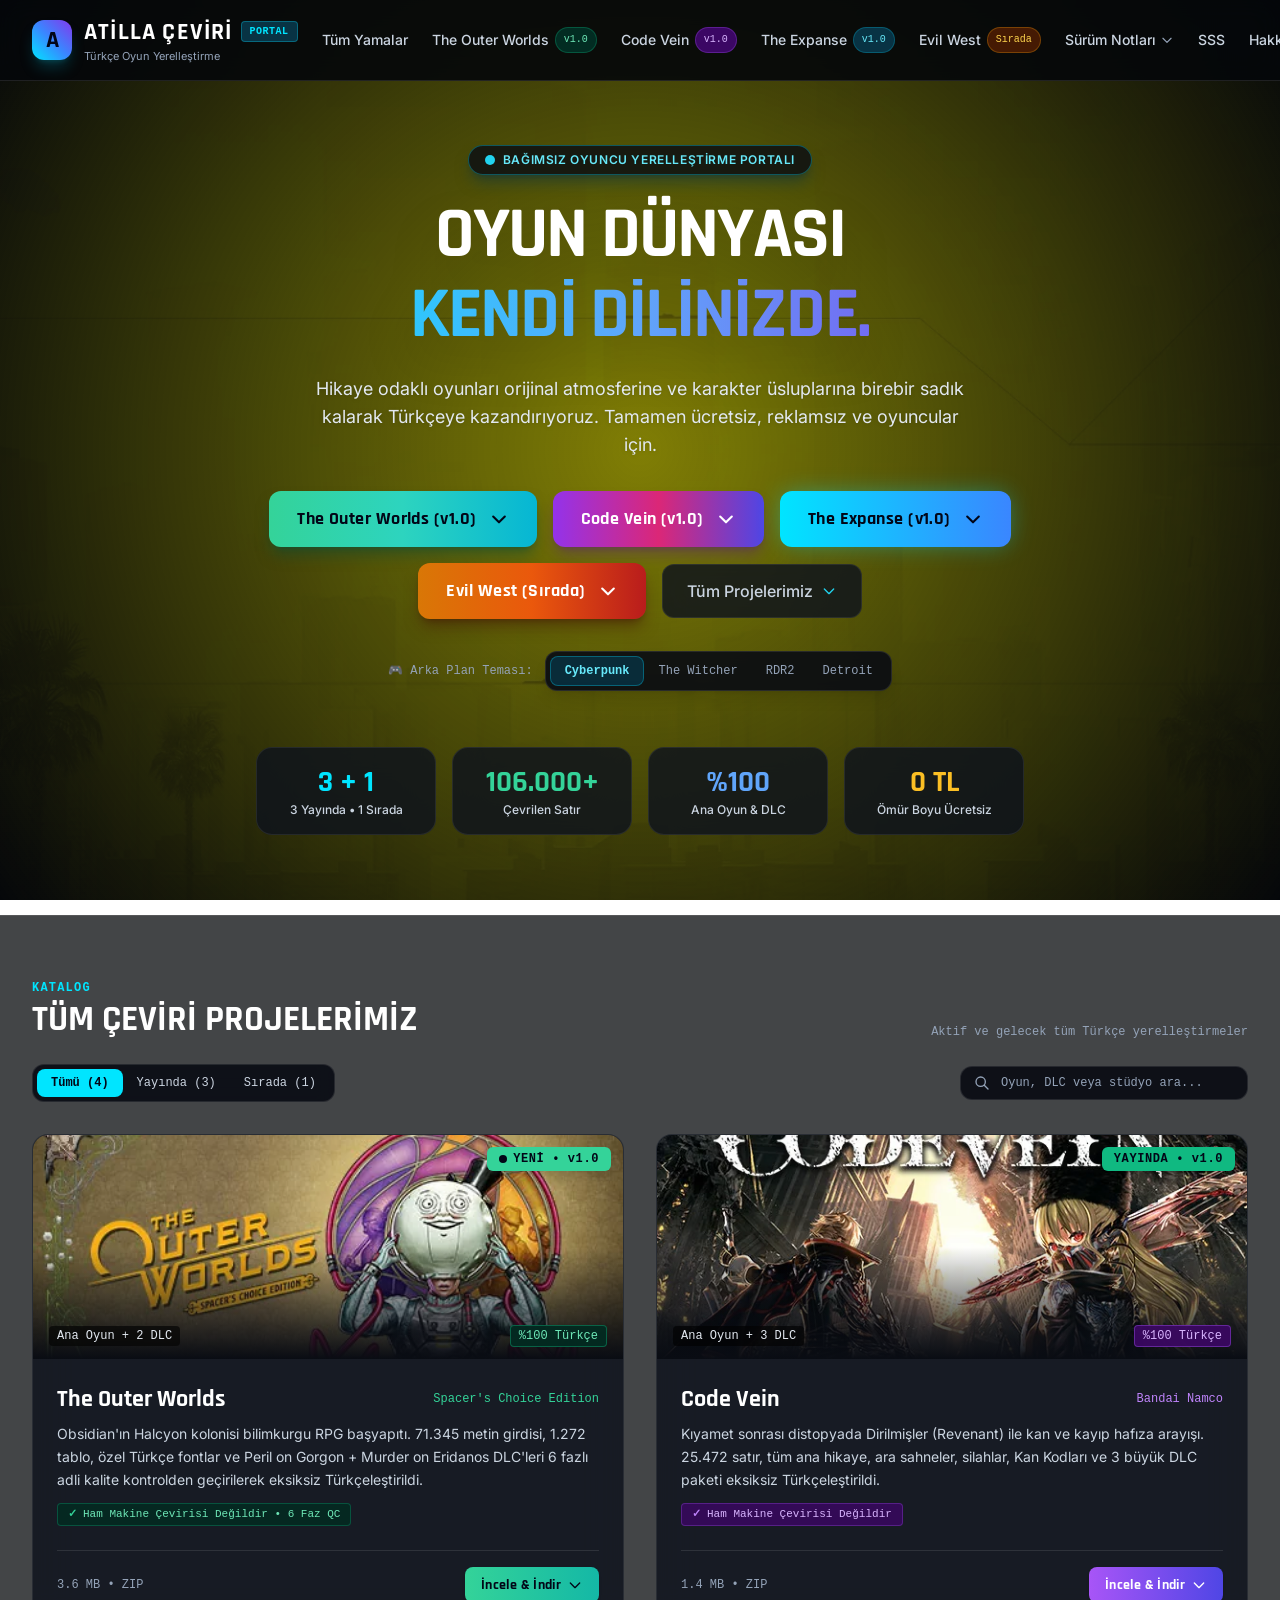
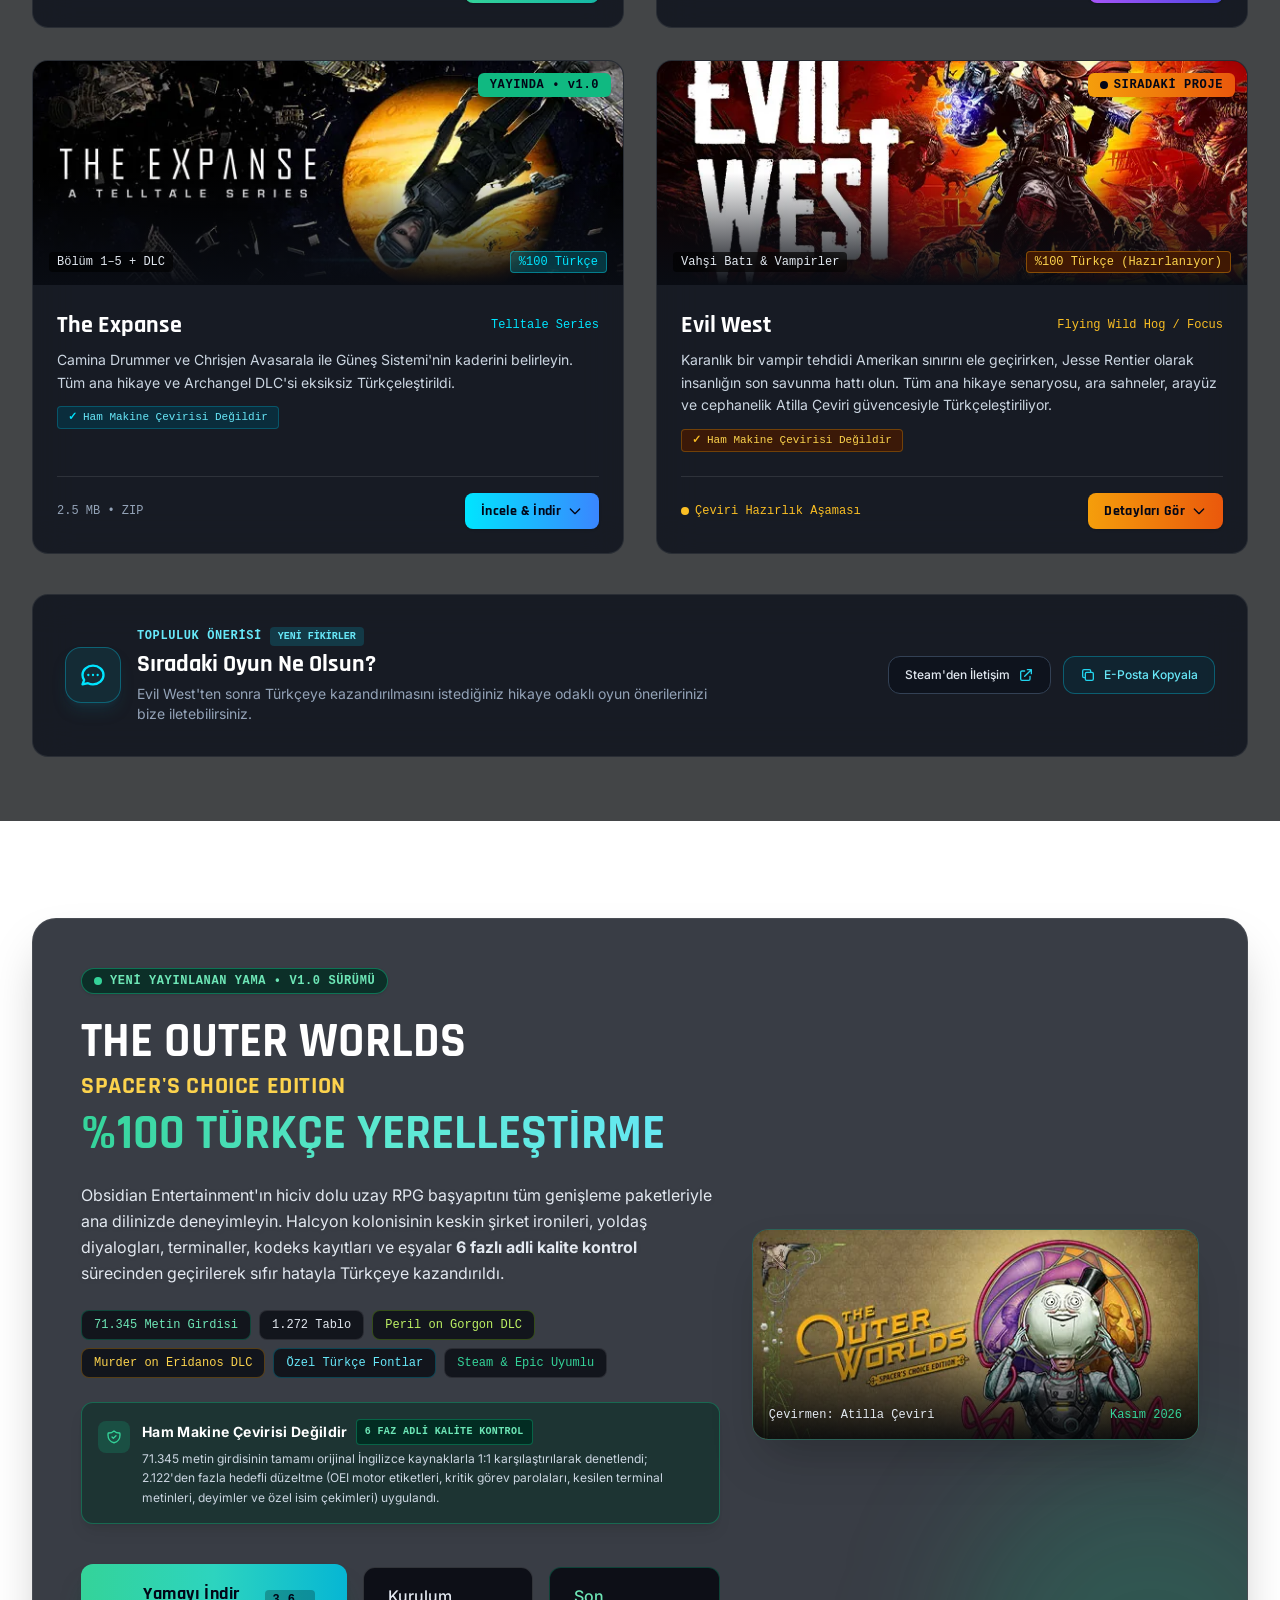
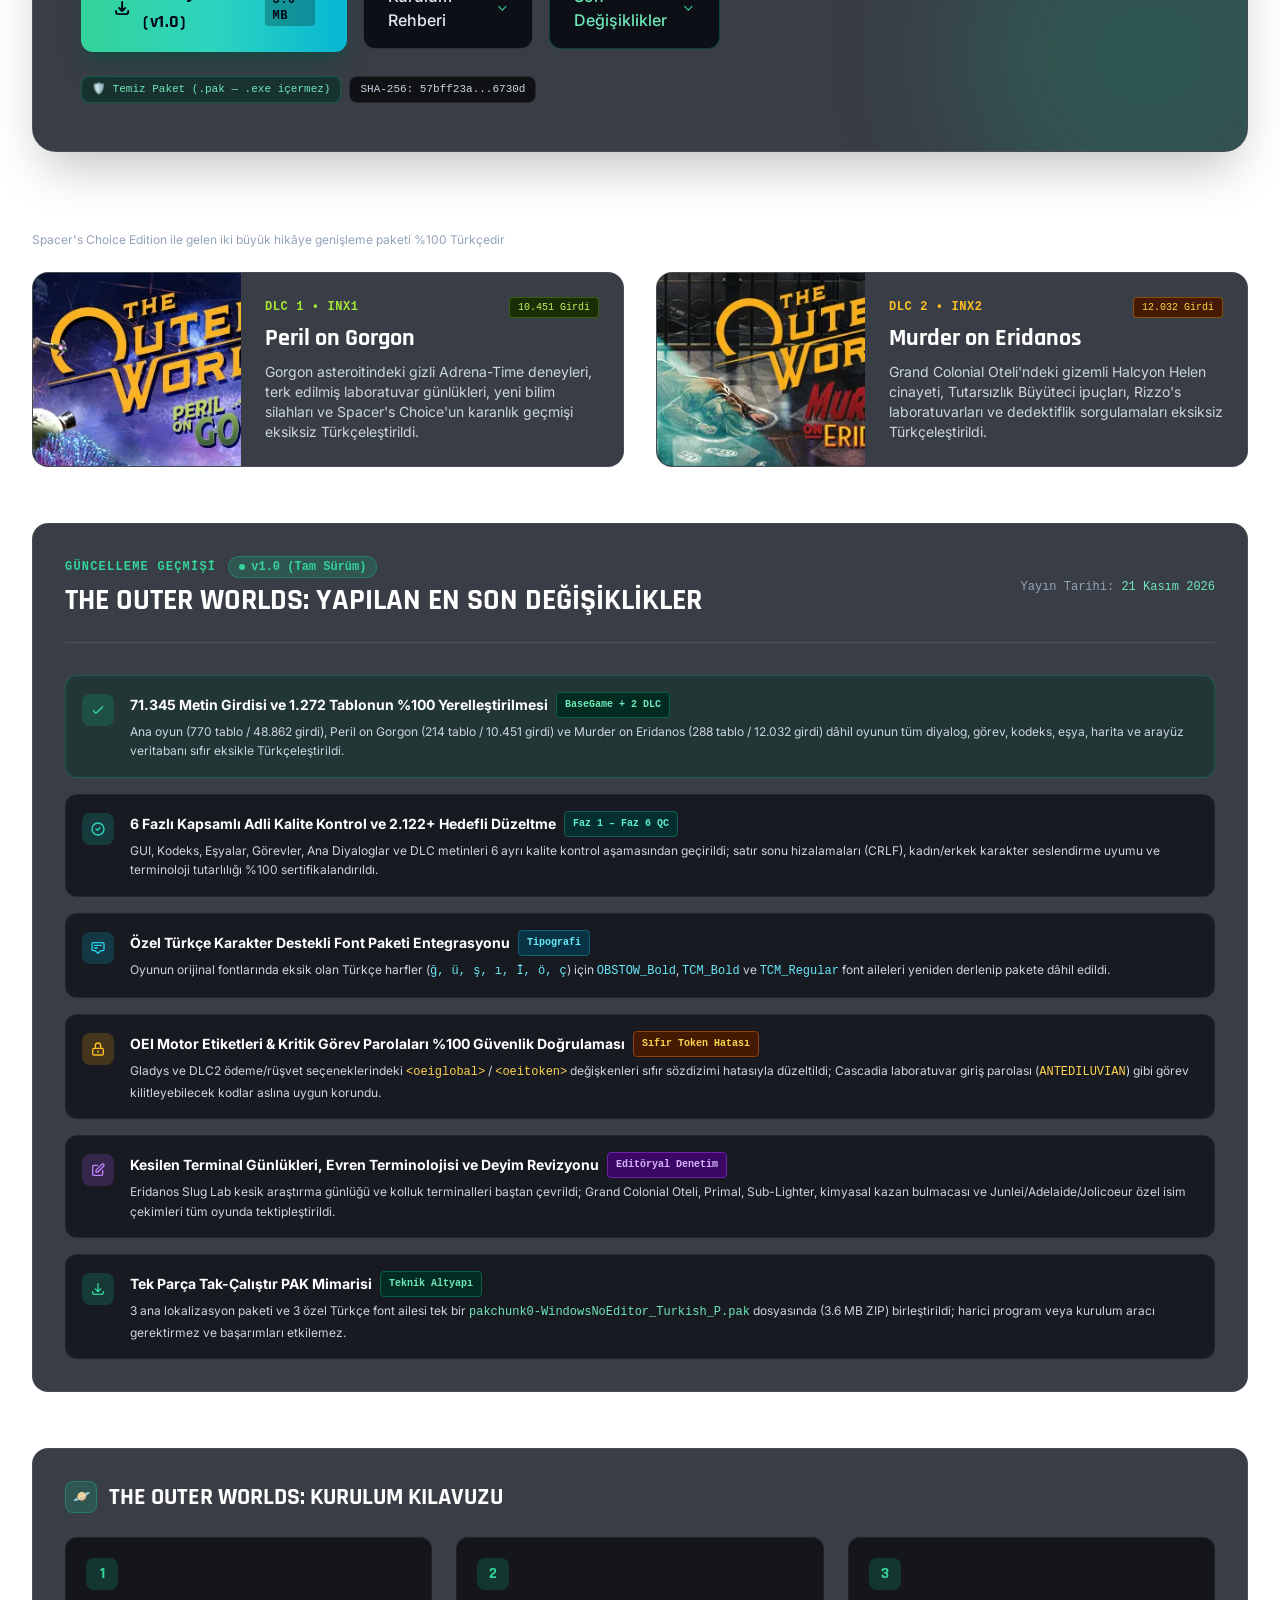
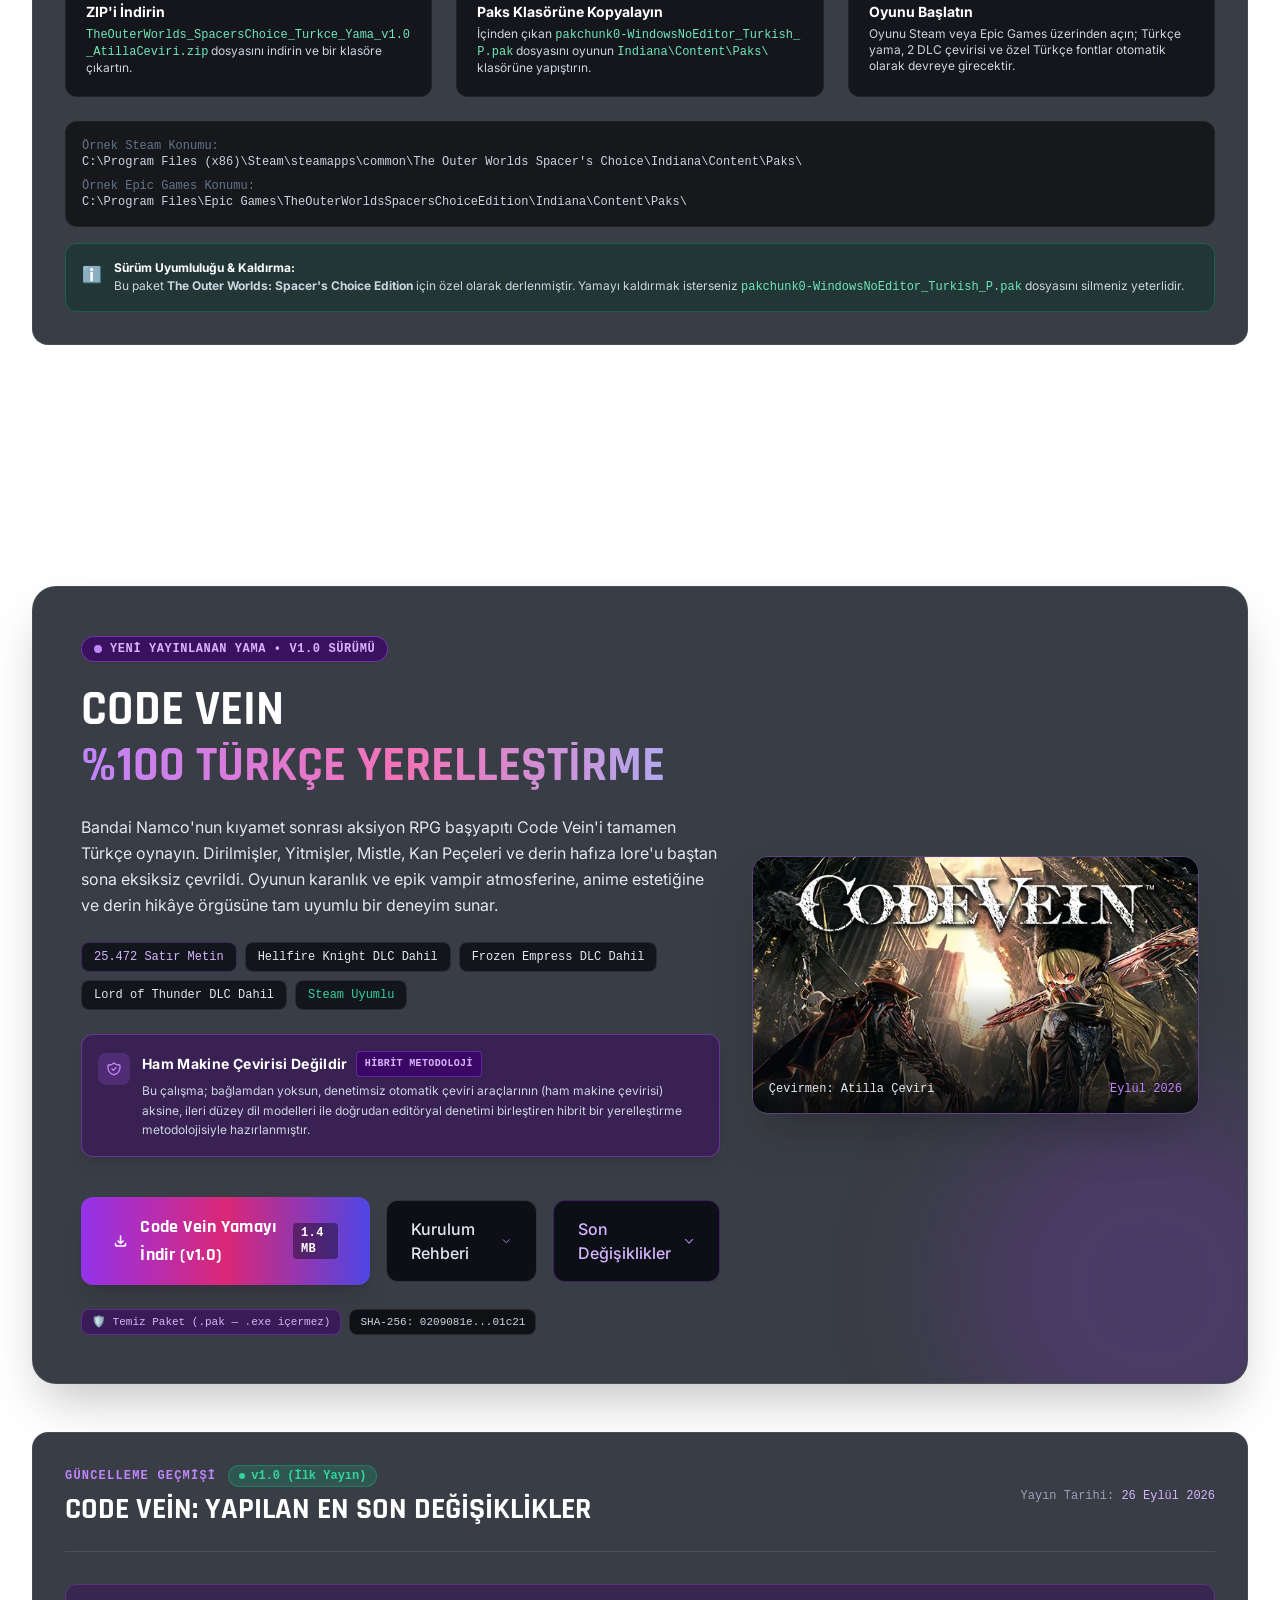
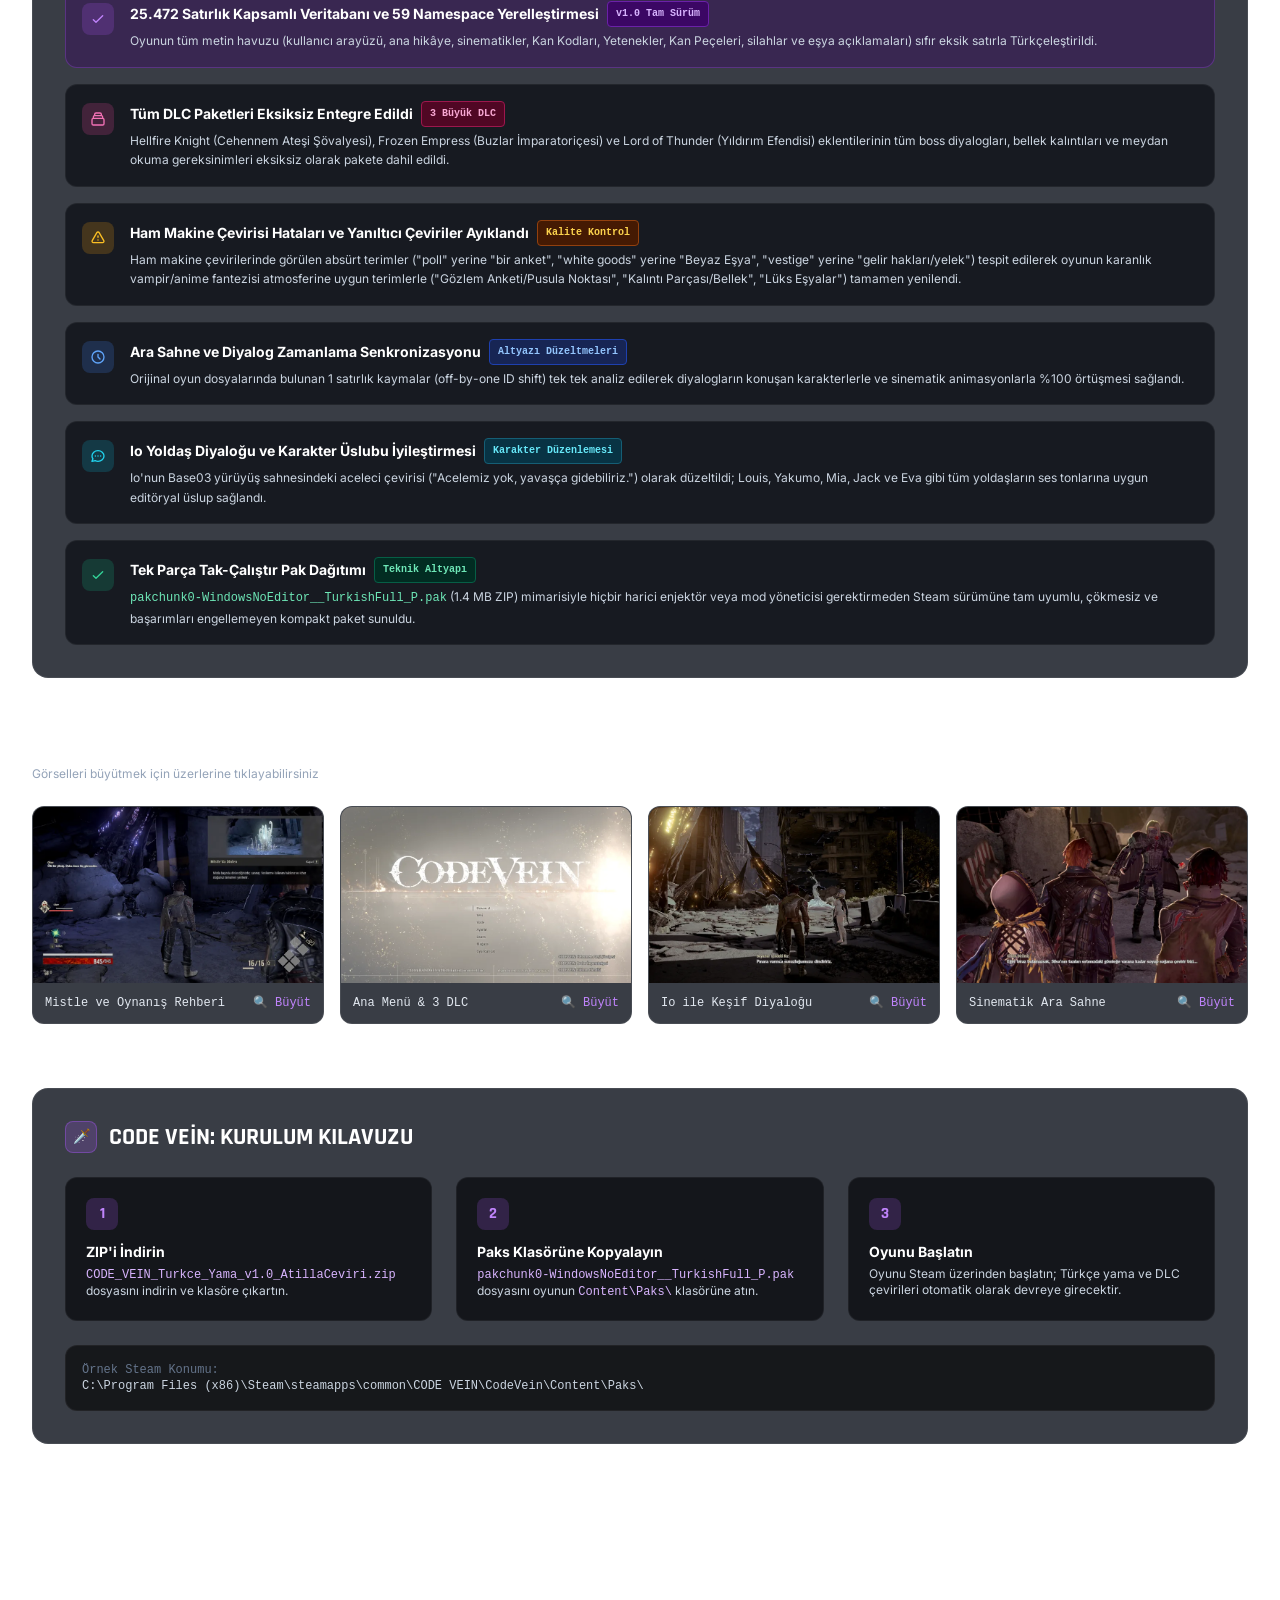
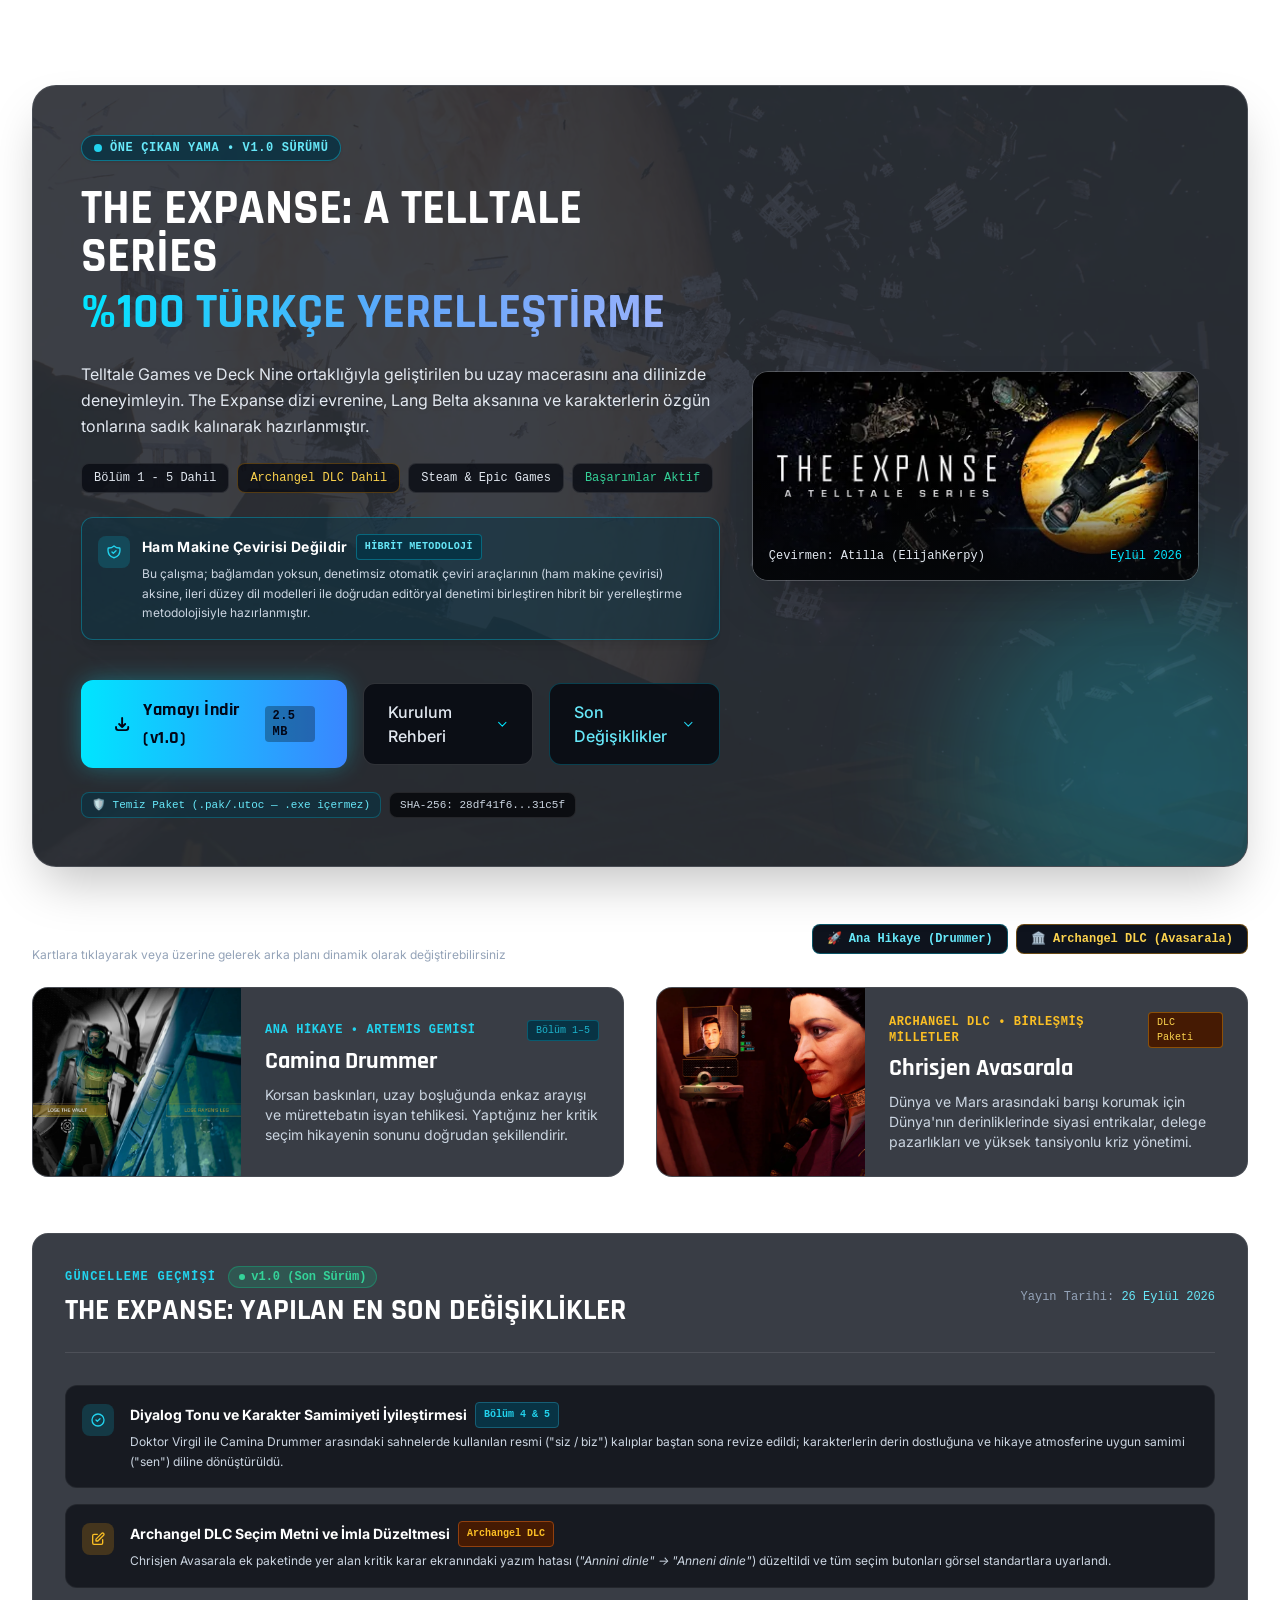
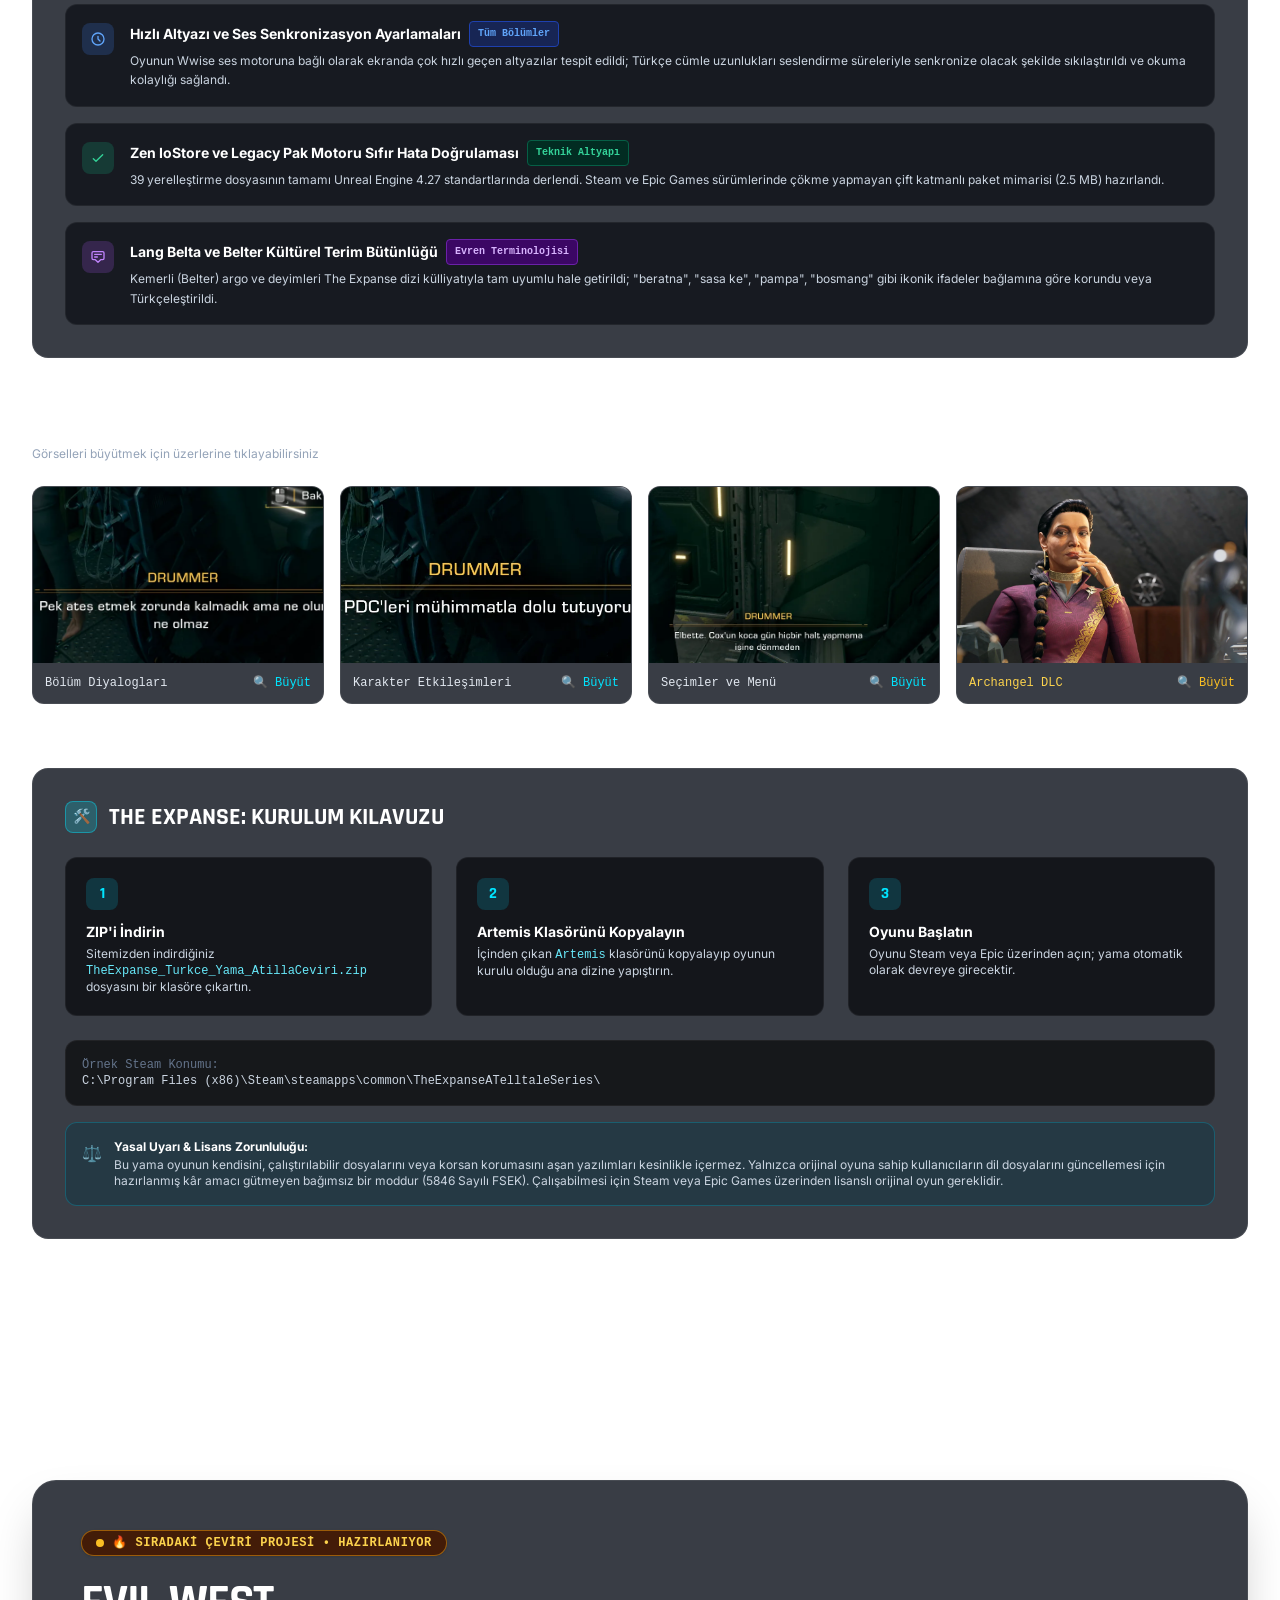
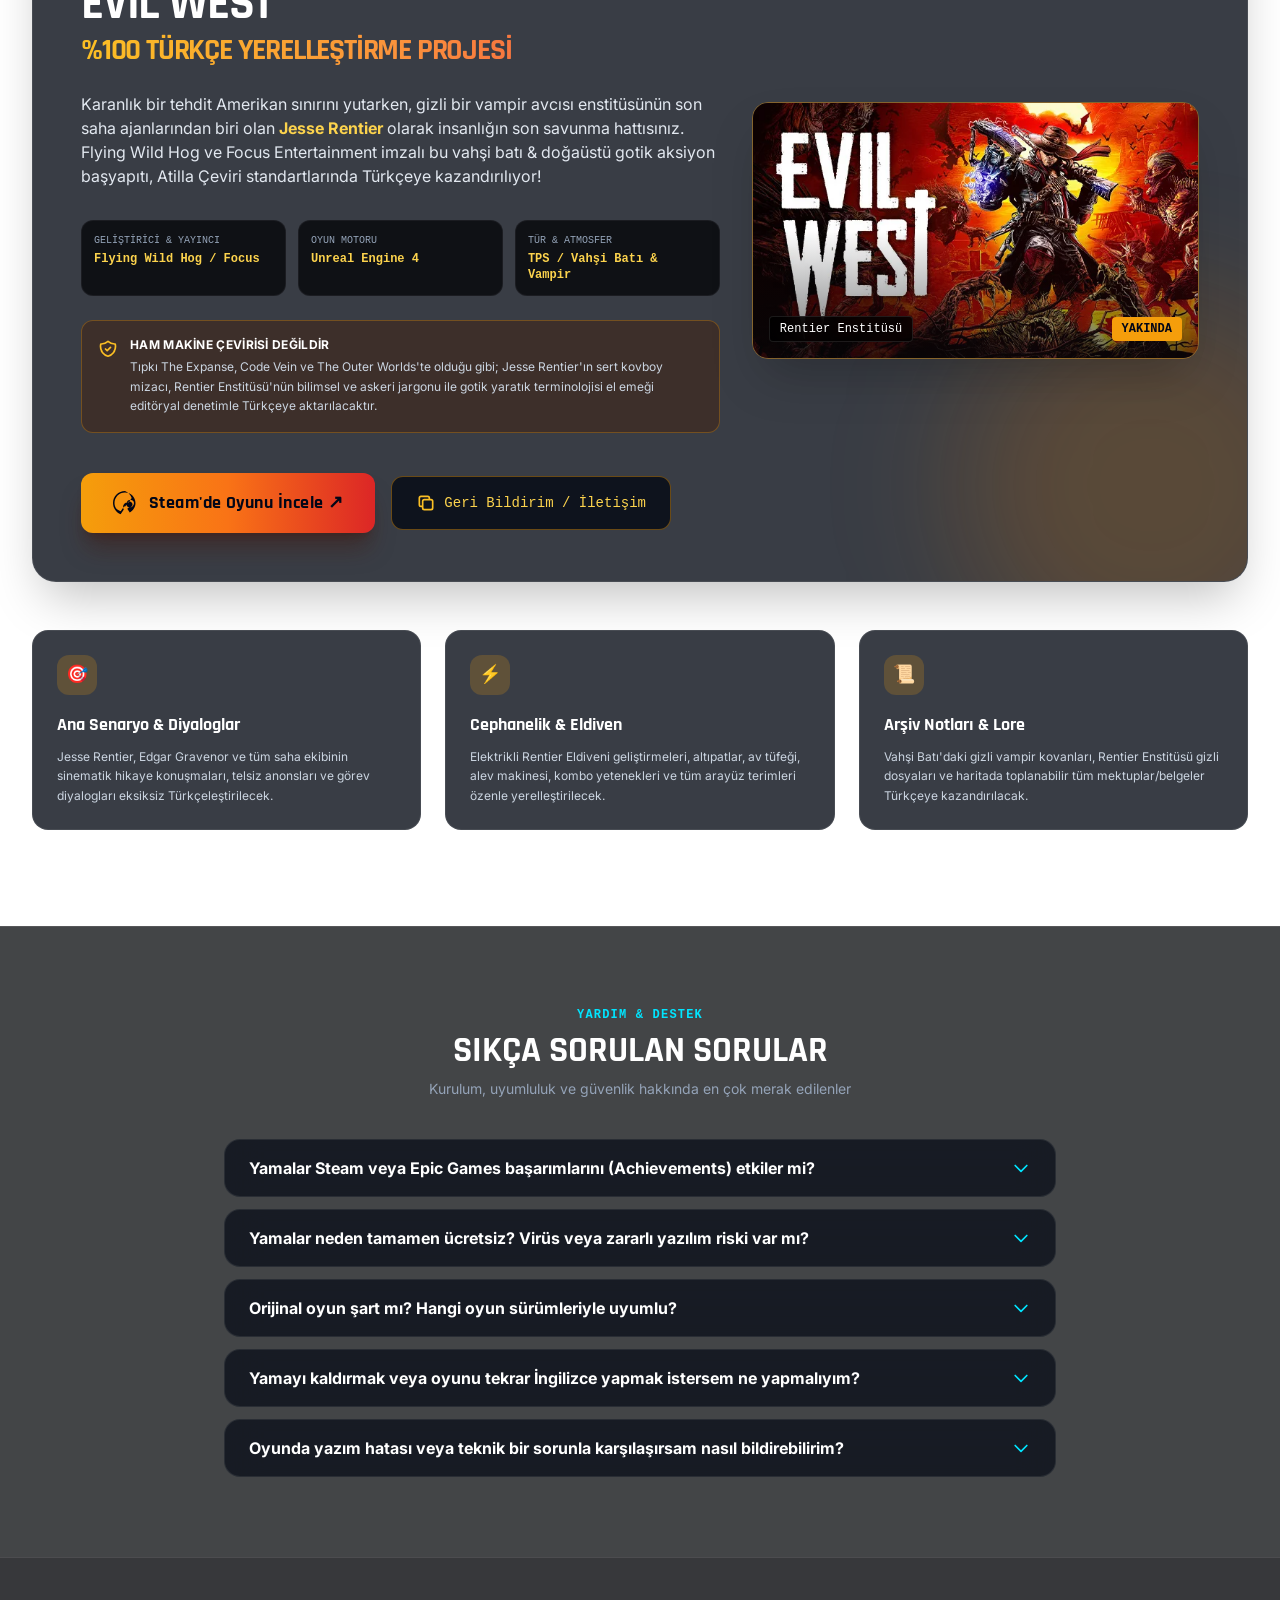
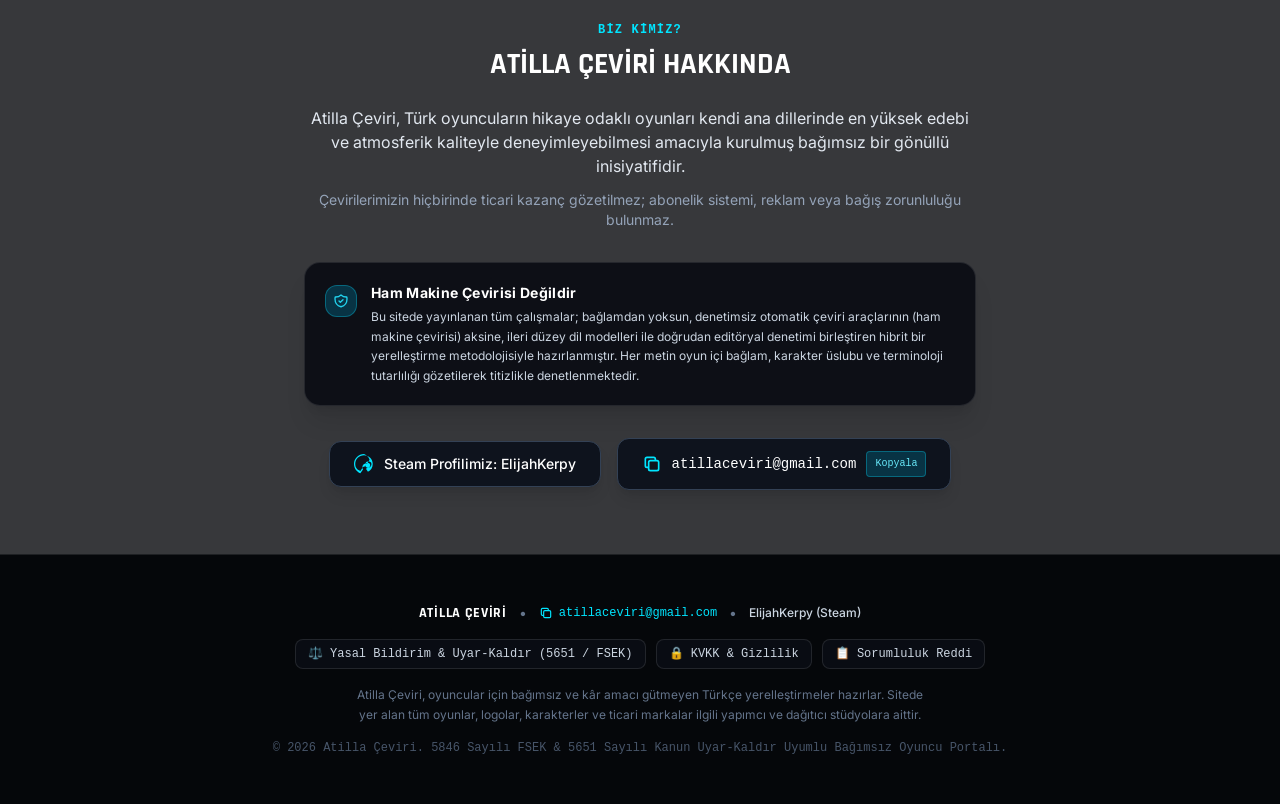
==== index.html @ a3c60878 "Compile static Tailwind CSS, add 1200x630 OG banner, align KVKK disclosure and Code Vein readme meth" ====
<!DOCTYPE html>
<html lang="tr" class="scroll-smooth">
<head>
  <meta charset="UTF-8">
  <meta name="viewport" content="width=device-width, initial-scale=1.0">
  <title>Atilla Çeviri — Türkçe Oyun Yerelleştirme Portalı</title>
  <meta name="description" content="Atilla Çeviri resmi web sitesi. The Outer Worlds: Spacer's Choice Edition, Code Vein, The Expanse: A Telltale Series ve gelecekteki tüm Türkçe yama projeleri, indirme bağlantıları, sürüm notları ve kurulum rehberleri.">
  <link rel="icon" type="image/svg+xml" href="favicon.svg">
  <link rel="canonical" href="https://atillaceviri.github.io/">
  <meta name="theme-color" content="#05070a">

  <!-- Open Graph / Social Media & Forum Link Previews -->
  <meta property="og:type" content="website">
  <meta property="og:locale" content="tr_TR">
  <meta property="og:site_name" content="Atilla Çeviri">
  <meta property="og:title" content="Atilla Çeviri — %100 Türkçe Oyun Yerelleştirme Portalı">
  <meta property="og:description" content="The Outer Worlds: Spacer's Choice Edition, Code Vein ve The Expanse: A Telltale Series için ücretsiz, reklamsız, tüm DLC'ler dahil %100 Türkçe yamalar.">
  <meta property="og:url" content="https://atillaceviri.github.io/">
  <meta property="og:image" content="https://atillaceviri.github.io/images/og_banner.jpg">
  <meta property="og:image:width" content="1200">
  <meta property="og:image:height" content="630">
  <meta name="twitter:card" content="summary_large_image">
  <meta name="twitter:title" content="Atilla Çeviri — %100 Türkçe Oyun Yerelleştirme Portalı">
  <meta name="twitter:description" content="The Outer Worlds: Spacer's Choice Edition, Code Vein ve The Expanse için ücretsiz, reklamsız %100 Türkçe yamalar.">
  <meta name="twitter:image" content="https://atillaceviri.github.io/images/og_banner.jpg">

  <!-- Schema.org Structured Data (Google Rich Snippets) -->
  <script type="application/ld+json">
  {
    "@context": "https://schema.org",
    "@graph": [
      {
        "@type": "WebSite",
        "name": "Atilla Çeviri — Türkçe Oyun Yerelleştirme Portalı",
        "url": "https://atillaceviri.github.io/",
        "inLanguage": "tr-TR",
        "publisher": {
          "@type": "Organization",
          "name": "Atilla Çeviri",
          "email": "atillaceviri@gmail.com",
          "url": "https://atillaceviri.github.io/"
        }
      },
      {
        "@type": "SoftwareApplication",
        "name": "The Outer Worlds: Spacer's Choice Edition %100 Türkçe Yama",
        "applicationCategory": "GameApplication",
        "operatingSystem": "Windows",
        "softwareVersion": "1.0",
        "inLanguage": "tr-TR",
        "downloadUrl": "https://github.com/atillaceviri/atillaceviri.github.io/releases/download/outerworlds-v1.0/TheOuterWorlds_SpacersChoice_Turkce_Yama_v1.0_AtillaCeviri.zip",
        "offers": { "@type": "Offer", "price": "0", "priceCurrency": "TRY" }
      },
      {
        "@type": "SoftwareApplication",
        "name": "Code Vein %100 Türkçe Yama (Ana Oyun + 3 DLC)",
        "applicationCategory": "GameApplication",
        "operatingSystem": "Windows",
        "softwareVersion": "1.0",
        "inLanguage": "tr-TR",
        "downloadUrl": "https://github.com/atillaceviri/atillaceviri.github.io/releases/download/codevein-v1.0/CODE_VEIN_Turkce_Yama_v1.0_AtillaCeviri.zip",
        "offers": { "@type": "Offer", "price": "0", "priceCurrency": "TRY" }
      },
      {
        "@type": "SoftwareApplication",
        "name": "The Expanse: A Telltale Series %100 Türkçe Yama (Bölüm 1-5 + Archangel DLC)",
        "applicationCategory": "GameApplication",
        "operatingSystem": "Windows",
        "softwareVersion": "1.0",
        "inLanguage": "tr-TR",
        "downloadUrl": "https://github.com/atillaceviri/atillaceviri.github.io/releases/download/expanse-v1.0/TheExpanse_Turkce_Yama_AtillaCeviri.zip",
        "offers": { "@type": "Offer", "price": "0", "priceCurrency": "TRY" }
      }
    ]
  }
  </script>
  <meta http-equiv="Cache-Control" content="no-cache, no-store, must-revalidate">
  <meta http-equiv="Pragma" content="no-cache">
  <meta http-equiv="Expires" content="0">
  
  <!-- Google Fonts -->
  <link rel="preconnect" href="https://fonts.googleapis.com">
  <link rel="preconnect" href="https://fonts.gstatic.com" crossorigin>
  <link href="https://fonts.googleapis.com/css2?family=Inter:wght@300;400;500;600;700;800&family=Rajdhani:wght@500;600;700;800&family=Space+Grotesk:wght@500;700&display=swap" rel="stylesheet">
  
  <!-- Compiled Tailwind CSS -->
  <link rel="stylesheet" href="styles.css">
  
  <style>
    /* Real Game Wallpaper Dynamic Engine */
    .bg-layer {
      position: fixed;
      inset: 0;
      width: 100%;
      height: 100%;
      background-size: cover;
      background-position: center center;
      background-repeat: no-repeat;
      pointer-events: none;
      z-index: -3;
      opacity: 0;
      transition: opacity 0.8s cubic-bezier(0.4, 0, 0.2, 1), transform 1.2s ease-out;
      transform: scale(1.02);
    }
    
    #bg-portal {
      background-image: url('images/bg_cyberpunk.webp');
      opacity: 1;
      transform: scale(1.0);
    }

    /* Cinematic Gamer Dark Vignette Overlay */
    .bg-overlay {
      position: fixed;
      inset: 0;
      background: radial-gradient(circle at center, rgba(5, 7, 10, 0.5) 0%, rgba(5, 7, 10, 0.88) 75%, #05070a 100%);
      pointer-events: none;
      z-index: -2;
    }

    /* Glassmorphism Cards */
    .glass-card {
      background: rgba(14, 19, 29, 0.82);
      backdrop-filter: blur(18px);
      -webkit-backdrop-filter: blur(18px);
      border: 1px solid rgba(255, 255, 255, 0.08);
      transition: all 0.3s cubic-bezier(0.4, 0, 0.2, 1);
    }
    .glass-card:hover {
      border-color: rgba(0, 229, 255, 0.45);
      box-shadow: 0 14px 40px -10px rgba(0, 229, 255, 0.25);
      transform: translateY(-3px);
    }

    .glass-card-dlc:hover {
      border-color: rgba(245, 158, 11, 0.55);
      box-shadow: 0 14px 40px -10px rgba(245, 158, 11, 0.25);
      transform: translateY(-3px);
    }

    .neon-cyan {
      box-shadow: 0 0 25px -3px rgba(0, 229, 255, 0.4);
    }

    /* Lightbox Modal */
    .lightbox-modal {
      display: none;
      position: fixed;
      inset: 0;
      z-index: 100;
      background: rgba(0, 0, 0, 0.94);
      backdrop-filter: blur(12px);
      align-items: center;
      justify-content: center;
    }
    .lightbox-modal.active {
      display: flex;
    }
  </style>
  <!-- Privacy-friendly Web Analytics (GoatCounter - 0 Cookies / KVKK & GDPR Compliant) -->
  <script data-goatcounter="https://elijahkerpy.goatcounter.com/count" async src="//gc.zgo.at/count.js"></script>
</head>
<body class="min-h-screen flex flex-col font-sans text-slate-100 selection:bg-brand-cyan selection:text-black">

  <!-- DYNAMIC REAL GAME BACKGROUNDS (On-Demand Lazy Loaded WebP) -->
  <div id="bg-portal" class="bg-layer"></div>
  <div id="bg-expanse" class="bg-layer" data-bg="images/expanse_bg.webp"></div>
  <div id="bg-dlc" class="bg-layer" data-bg="images/dlc_bg.webp"></div>
  <div id="bg-codevein" class="bg-layer" data-bg="images/codevein_bg.webp"></div>
  <div id="bg-outerworlds" class="bg-layer" data-bg="images/outerworlds_bg.webp"></div>
  <div id="bg-evilwest" class="bg-layer" data-bg="images/evilwest_bg.webp"></div>
  <div class="bg-overlay"></div>

  <!-- NAVBAR -->
  <header class="sticky top-0 z-50 backdrop-blur-md bg-dark-950/90 border-b border-white/10 transition-colors">
    <div class="max-w-7xl mx-auto px-4 sm:px-6 lg:px-8 h-20 flex items-center justify-between gap-6">
      
      <!-- Brand Logo -->
      <a href="#" onclick="switchBackground('portal')" class="flex items-center gap-3 shrink-0 group">
        <div class="w-10 h-10 rounded-xl bg-gradient-to-tr from-brand-cyan via-brand-blue to-brand-violet flex items-center justify-center text-slate-950 font-bold font-display text-2xl shadow-lg shadow-cyan-500/25 group-hover:scale-105 transition shrink-0">
          A
        </div>
        <div class="whitespace-nowrap">
          <div class="flex items-center gap-2">
            <span class="font-display font-extrabold text-2xl tracking-wider text-white">ATİLLA ÇEVİRİ</span>
            <span class="text-[10px] uppercase tracking-wider px-2 py-0.5 rounded bg-cyan-950 border border-cyan-500/40 text-brand-cyan font-bold font-mono">PORTAL</span>
          </div>
          <p class="text-[11px] text-slate-400">Türkçe Oyun Yerelleştirme</p>
        </div>
      </a>
      
      <!-- Clean Single-Line Nav Links -->
      <nav class="hidden lg:flex items-center gap-5 xl:gap-6 text-sm font-medium text-slate-300 whitespace-nowrap">
        <a href="#yamalar" onclick="goToSection('yamalar', 'portal', event)" class="hover:text-brand-cyan transition">Tüm Yamalar</a>
        <a href="#outerworlds" onclick="goToOuterWorlds(event)" class="hover:text-emerald-400 transition flex items-center gap-1.5">
          <span>The Outer Worlds</span>
          <span class="text-[10px] font-mono px-2 py-0.5 rounded-full bg-emerald-950 text-emerald-300 border border-emerald-500/30">v1.0</span>
        </a>
        <a href="#codevein" onclick="goToCodeVein(event)" class="hover:text-purple-400 transition flex items-center gap-1.5">
          <span>Code Vein</span>
          <span class="text-[10px] font-mono px-2 py-0.5 rounded-full bg-purple-950 text-purple-300 border border-purple-500/30">v1.0</span>
        </a>
        <a href="#expanse" onclick="goToExpanse(event)" class="hover:text-brand-cyan transition flex items-center gap-1.5">
          <span>The Expanse</span>
          <span class="text-[10px] font-mono px-2 py-0.5 rounded-full bg-cyan-950 text-cyan-300 border border-cyan-500/30">v1.0</span>
        </a>
        <a href="#evilwest" onclick="goToEvilWest(event)" class="hover:text-amber-400 transition flex items-center gap-1.5">
          <span>Evil West</span>
          <span class="text-[10px] font-mono px-2 py-0.5 rounded-full bg-amber-950 text-amber-300 border border-amber-500/30">Sırada</span>
        </a>
        <div class="relative group">
          <button type="button" class="hover:text-brand-cyan transition flex items-center gap-1 py-1">
            <span>Sürüm Notları</span>
            <svg class="w-3.5 h-3.5 text-slate-400 group-hover:text-cyan-400 transition" fill="none" stroke="currentColor" viewBox="0 0 24 24"><path stroke-linecap="round" stroke-linejoin="round" stroke-width="2" d="M19 9l-7 7-7-7"/></svg>
          </button>
          <div class="absolute left-0 top-full pt-1 hidden group-hover:block z-50">
            <div class="glass-card rounded-xl p-2 min-w-[235px] shadow-2xl border border-white/10 space-y-1">
              <a href="#outerworlds-surum-notlari" onclick="goToSection('outerworlds-surum-notlari', 'outerworlds', event)" class="flex items-center justify-between px-3 py-2 rounded-lg hover:bg-emerald-950/60 text-xs text-slate-200 hover:text-emerald-300 transition">
                <span>The Outer Worlds (v1.0)</span>
                <span class="text-[10px] font-mono text-emerald-400 bg-emerald-950 px-1.5 py-0.5 rounded border border-emerald-800">6 Not</span>
              </a>
              <a href="#codevein-surum-notlari" onclick="goToSection('codevein-surum-notlari', 'codevein', event)" class="flex items-center justify-between px-3 py-2 rounded-lg hover:bg-purple-950/60 text-xs text-slate-200 hover:text-purple-300 transition">
                <span>Code Vein (v1.0)</span>
                <span class="text-[10px] font-mono text-purple-400 bg-purple-950 px-1.5 py-0.5 rounded border border-purple-800">6 Not</span>
              </a>
              <a href="#expanse-surum-notlari" onclick="goToSection('expanse-surum-notlari', 'expanse', event)" class="flex items-center justify-between px-3 py-2 rounded-lg hover:bg-cyan-950/60 text-xs text-slate-200 hover:text-cyan-300 transition">
                <span>The Expanse (v1.0)</span>
                <span class="text-[10px] font-mono text-cyan-400 bg-cyan-950 px-1.5 py-0.5 rounded border border-cyan-800">5 Not</span>
              </a>
            </div>
          </div>
        </div>
        <a href="#sss" onclick="goToSection('sss', null, event)" class="hover:text-brand-cyan transition">SSS</a>
        <a href="#hakkinda" onclick="goToSection('hakkinda', null, event)" class="hover:text-brand-cyan transition">Hakkımızda</a>
      </nav>

      <!-- Contact CTA Group -->
      <div class="flex items-center gap-2.5 shrink-0">
        <button type="button" onclick="copyEmail(event, this)" title="E-Posta Adresini Kopyala (atillaceviri@gmail.com)" class="p-2 sm:px-3 sm:py-2 rounded-xl border border-slate-700 bg-dark-850 hover:bg-dark-800 text-slate-200 text-xs sm:text-sm font-medium transition hover:border-brand-cyan/60 hover:text-white shadow-sm flex items-center gap-1.5 cursor-pointer">
          <svg class="w-4 h-4 text-brand-cyan shrink-0" fill="none" stroke="currentColor" viewBox="0 0 24 24"><path stroke-linecap="round" stroke-linejoin="round" stroke-width="2" d="M8 16H6a2 2 0 01-2-2V6a2 2 0 012-2h8a2 2 0 012 2v2m-6 12h8a2 2 0 002-2v-8a2 2 0 00-2-2h-8a2 2 0 00-2 2v8a2 2 0 002 2z"/></svg>
          <span class="btn-label hidden sm:inline font-mono text-xs">E-Posta</span>
        </button>
        <a href="https://steamcommunity.com/profiles/76561198267659119/" target="_blank" rel="noopener" class="flex items-center gap-2 px-3 py-2 rounded-xl border border-slate-700 bg-dark-850 hover:bg-dark-800 text-slate-200 text-xs sm:text-sm font-medium transition hover:border-brand-cyan/60 hover:text-white shadow-sm whitespace-nowrap">
          <svg class="w-4 h-4 fill-current text-brand-cyan shrink-0" viewBox="0 0 24 24">
            <path d="M12 0C5.373 0 0 5.373 0 12c0 5.084 3.163 9.426 7.627 11.174l3.197-4.662a4.47 4.47 0 01-.824-2.512c0-2.485 2.015-4.5 4.5-4.5.347 0 .684.04 1.008.115l3.208-4.678A11.942 11.942 0 0012 0zm4.5 9c-1.381 0-2.5 1.119-2.5 2.5 0 .385.089.749.246 1.074l-2.029 2.959a4.49 4.49 0 01-1.217-.133l-3.327 4.852C3.125 18.73 1.5 15.565 1.5 12c0-5.799 4.701-10.5 10.5-10.5S22.5 6.201 22.5 12c0 4.095-2.348 7.641-5.753 9.387l-2.457-3.585A4.478 4.478 0 0116.5 16.5c2.485 0 4.5-2.015 4.5-4.5S18.985 9 16.5 9zm0 1.5c1.657 0 3 1.343 3 3s-1.343 3-3 3-3-1.343-3-3 1.343-3 3-3z"/>
          </svg>
          <span class="font-mono text-xs hidden sm:inline">ElijahKerpy</span>
        </a>
        <!-- Mobile Hamburger Menu Toggle -->
        <button type="button" id="mobile-menu-btn" onclick="toggleMobileMenu()" aria-label="Menüyü Aç/Kapat" aria-expanded="false" class="lg:hidden p-2 rounded-xl border border-slate-700 bg-dark-850 hover:bg-dark-800 hover:border-brand-cyan/60 text-slate-200 hover:text-white transition cursor-pointer">
          <svg id="icon-menu-open" class="w-5 h-5" fill="none" stroke="currentColor" viewBox="0 0 24 24"><path stroke-linecap="round" stroke-linejoin="round" stroke-width="2" d="M4 6h16M4 12h16M4 18h16"/></svg>
          <svg id="icon-menu-close" class="w-5 h-5 hidden" fill="none" stroke="currentColor" viewBox="0 0 24 24"><path stroke-linecap="round" stroke-linejoin="round" stroke-width="2" d="M6 18L18 6M6 6l12 12"/></svg>
        </button>
      </div>
    </div>

    <!-- Mobile Navigation Drawer -->
    <div id="mobile-menu" class="hidden lg:hidden border-t border-white/10 bg-dark-950/95 backdrop-blur-xl">
      <div class="max-w-7xl mx-auto px-4 py-4 space-y-2 text-sm font-medium">
        <a href="#yamalar" onclick="closeMobileMenu(); goToSection('yamalar', 'portal', event)" class="block px-3.5 py-2.5 rounded-xl hover:bg-white/5 text-slate-200 transition">Tüm Yamalar (Katalog)</a>
        <a href="#outerworlds" onclick="closeMobileMenu(); goToOuterWorlds(event)" class="flex items-center justify-between px-3.5 py-2.5 rounded-xl bg-emerald-950/40 border border-emerald-500/25 text-emerald-300 transition">
          <span>The Outer Worlds: Spacer's Choice</span>
          <span class="text-[10px] font-mono px-2 py-0.5 rounded-full bg-emerald-500/20 border border-emerald-500/40">YENİ • v1.0</span>
        </a>
        <a href="#codevein" onclick="closeMobileMenu(); goToCodeVein(event)" class="flex items-center justify-between px-3.5 py-2.5 rounded-xl hover:bg-purple-950/40 text-purple-300 transition">
          <span>Code Vein</span>
          <span class="text-[10px] font-mono px-2 py-0.5 rounded-full bg-purple-950 border border-purple-500/30">v1.0</span>
        </a>
        <a href="#expanse" onclick="closeMobileMenu(); goToExpanse(event)" class="flex items-center justify-between px-3.5 py-2.5 rounded-xl hover:bg-cyan-950/40 text-cyan-300 transition">
          <span>The Expanse: A Telltale Series</span>
          <span class="text-[10px] font-mono px-2 py-0.5 rounded-full bg-cyan-950 border border-cyan-500/30">v1.0</span>
        </a>
        <a href="#evilwest" onclick="closeMobileMenu(); goToEvilWest(event)" class="flex items-center justify-between px-3.5 py-2.5 rounded-xl hover:bg-amber-950/40 text-amber-300 transition">
          <span>Evil West</span>
          <span class="text-[10px] font-mono px-2 py-0.5 rounded-full bg-amber-950 border border-amber-500/30">Sırada</span>
        </a>
        <div class="pt-2 mt-2 border-t border-white/10 grid grid-cols-3 gap-2 text-xs font-mono">
          <a href="#outerworlds-surum-notlari" onclick="closeMobileMenu(); goToSection('outerworlds-surum-notlari', 'outerworlds', event)" class="px-2 py-2 rounded-lg bg-dark-900 border border-white/10 text-slate-300 text-center">Sürüm Notları</a>
          <a href="#sss" onclick="closeMobileMenu(); goToSection('sss', null, event)" class="px-2 py-2 rounded-lg bg-dark-900 border border-white/10 text-slate-300 text-center">SSS</a>
          <a href="#hakkinda" onclick="closeMobileMenu(); goToSection('hakkinda', null, event)" class="px-2 py-2 rounded-lg bg-dark-900 border border-white/10 text-slate-300 text-center">Hakkımızda</a>
        </div>
      </div>
    </div>
  </header>

  <!-- HERO SECTION -->
  <main class="flex-1">
    <section class="relative pt-16 pb-20 overflow-hidden text-center px-4 sm:px-6">
      <div class="max-w-4xl mx-auto relative z-10">
        
        <!-- Live Badge -->
        <div class="inline-flex items-center gap-2 px-4 py-1.5 rounded-full border border-cyan-500/40 bg-dark-900/80 backdrop-blur-md text-cyan-300 text-xs font-semibold tracking-wider uppercase mb-6 shadow-lg shadow-cyan-950/50">
          <span class="w-2.5 h-2.5 rounded-full bg-cyan-400 animate-pulse"></span>
          Bağımsız Oyuncu Yerelleştirme Portalı
        </div>

        <!-- Main Title -->
        <h1 class="text-4xl sm:text-6xl lg:text-7xl font-display font-extrabold tracking-tight text-white uppercase leading-none drop-shadow-2xl">
          Oyun Dünyası
          <span class="block text-transparent bg-clip-text bg-gradient-to-r from-brand-cyan via-blue-400 to-brand-violet mt-2">
            Kendi Dilinizde.
          </span>
        </h1>

        <!-- Subtitle -->
        <p class="mt-6 text-base sm:text-lg text-slate-200 max-w-2xl mx-auto leading-relaxed drop-shadow">
          Hikaye odaklı oyunları orijinal atmosferine ve karakter üsluplarına birebir sadık kalarak Türkçeye kazandırıyoruz. Tamamen ücretsiz, reklamsız ve oyuncular için.
        </p>

        <!-- CTA Buttons -->
        <div class="mt-8 flex flex-wrap items-center justify-center gap-4">
          <button type="button" onclick="goToOuterWorlds(event)" class="inline-flex items-center gap-3 px-7 py-3.5 rounded-xl bg-gradient-to-r from-emerald-400 via-teal-400 to-cyan-500 text-slate-950 font-bold font-display text-base sm:text-lg tracking-wide hover:brightness-110 transition transform hover:-translate-y-0.5 shadow-lg shadow-emerald-900/50">
            <span>The Outer Worlds (v1.0)</span>
            <svg class="w-5 h-5" fill="none" stroke="currentColor" viewBox="0 0 24 24"><path stroke-linecap="round" stroke-linejoin="round" stroke-width="2.5" d="M19 9l-7 7-7-7"/></svg>
          </button>

          <button type="button" onclick="goToCodeVein(event)" class="inline-flex items-center gap-3 px-7 py-3.5 rounded-xl bg-gradient-to-r from-purple-600 via-pink-600 to-indigo-600 text-white font-bold font-display text-base sm:text-lg tracking-wide hover:brightness-110 transition transform hover:-translate-y-0.5 shadow-lg shadow-purple-900/40">
            <span>Code Vein (v1.0)</span>
            <svg class="w-5 h-5" fill="none" stroke="currentColor" viewBox="0 0 24 24"><path stroke-linecap="round" stroke-linejoin="round" stroke-width="2.5" d="M19 9l-7 7-7-7"/></svg>
          </button>

          <button type="button" onclick="goToExpanse(event)" class="inline-flex items-center gap-3 px-7 py-3.5 rounded-xl bg-gradient-to-r from-brand-cyan to-brand-blue text-slate-950 font-bold font-display text-base sm:text-lg tracking-wide hover:brightness-110 transition transform hover:-translate-y-0.5 neon-cyan">
            <span>The Expanse (v1.0)</span>
            <svg class="w-5 h-5" fill="none" stroke="currentColor" viewBox="0 0 24 24"><path stroke-linecap="round" stroke-linejoin="round" stroke-width="2.5" d="M19 9l-7 7-7-7"/></svg>
          </button>

          <button type="button" onclick="goToEvilWest(event)" class="inline-flex items-center gap-3 px-7 py-3.5 rounded-xl bg-gradient-to-r from-amber-600 via-orange-600 to-red-700 text-white font-bold font-display text-base sm:text-lg tracking-wide hover:brightness-110 transition transform hover:-translate-y-0.5 shadow-lg shadow-orange-950/50">
            <span>Evil West (Sırada)</span>
            <svg class="w-5 h-5" fill="none" stroke="currentColor" viewBox="0 0 24 24"><path stroke-linecap="round" stroke-linejoin="round" stroke-width="2.5" d="M19 9l-7 7-7-7"/></svg>
          </button>
          
          <a href="#yamalar" onclick="goToSection('yamalar', 'portal', event)" class="inline-flex items-center gap-2 px-6 py-3.5 rounded-xl glass-card text-slate-300 hover:text-white hover:border-cyan-400 transition text-sm sm:text-base font-medium">
            <span>Tüm Projelerimiz</span>
            <svg class="w-4 h-4 text-cyan-400" fill="none" stroke="currentColor" viewBox="0 0 24 24"><path stroke-linecap="round" stroke-linejoin="round" stroke-width="2" d="M19 9l-7 7-7-7"/></svg>
          </a>
        </div>

        <!-- Spacious Background Theme Selector in Hero -->
        <div class="mt-8 flex flex-col sm:flex-row items-center justify-center gap-3 text-xs font-mono">
          <span class="text-slate-400 flex items-center gap-1.5">
            <span>🎮 Arka Plan Teması:</span>
          </span>
          <div class="inline-flex p-1 rounded-xl bg-dark-900/90 border border-white/10 backdrop-blur shadow-lg">
            <button type="button" onclick="setPortalTheme('cyberpunk')" id="btn-cyberpunk" class="px-3.5 py-1.5 rounded-lg font-bold text-cyan-300 bg-cyan-950/80 border border-cyan-500/40 transition">Cyberpunk</button>
            <button type="button" onclick="setPortalTheme('witcher')" id="btn-witcher" class="px-3.5 py-1.5 rounded-lg text-slate-400 hover:text-amber-300 transition">The Witcher</button>
            <button type="button" onclick="setPortalTheme('rdr2')" id="btn-rdr2" class="px-3.5 py-1.5 rounded-lg text-slate-400 hover:text-red-400 transition">RDR2</button>
            <button type="button" onclick="setPortalTheme('detroit')" id="btn-detroit" class="px-3.5 py-1.5 rounded-lg text-slate-400 hover:text-blue-300 transition">Detroit</button>
          </div>
        </div>

        <!-- Portal Stats Bar -->
        <div class="mt-14 grid grid-cols-2 sm:grid-cols-4 gap-4 max-w-3xl mx-auto">
          <div class="glass-card rounded-2xl p-4 text-center">
            <div class="text-3xl font-extrabold font-display text-brand-cyan">3 + 1</div>
            <div class="text-xs text-slate-300 font-medium mt-0.5">3 Yayında • 1 Sırada</div>
          </div>
          <div class="glass-card rounded-2xl p-4 text-center">
            <div class="text-3xl font-extrabold font-display text-emerald-400">106.000+</div>
            <div class="text-xs text-slate-300 font-medium mt-0.5">Çevrilen Satır</div>
          </div>
          <div class="glass-card rounded-2xl p-4 text-center">
            <div class="text-3xl font-extrabold font-display text-blue-400">%100</div>
            <div class="text-xs text-slate-300 font-medium mt-0.5">Ana Oyun & DLC</div>
          </div>
          <div class="glass-card rounded-2xl p-4 text-center">
            <div class="text-3xl font-extrabold font-display text-amber-400">0 TL</div>
            <div class="text-xs text-slate-300 font-medium mt-0.5">Ömür Boyu Ücretsiz</div>
          </div>
        </div>

      </div>
    </section>

    <!-- SECTION 1: PROJELERİMİZ -->
    <section id="yamalar" class="py-16 border-t border-white/10 bg-dark-950/75">
      <div class="max-w-7xl mx-auto px-4 sm:px-6 lg:px-8">
        <div class="flex flex-col md:flex-row md:items-end justify-between mb-6 gap-4">
          <div>
            <h2 class="text-xs font-bold text-brand-cyan uppercase tracking-widest font-mono">KATALOG</h2>
            <p class="mt-1 text-3xl sm:text-4xl font-display font-bold text-white uppercase">Tüm Çeviri Projelerimiz</p>
          </div>
          <div class="text-xs text-slate-400 font-mono">
            Aktif ve gelecek tüm Türkçe yerelleştirmeler
          </div>
        </div>

        <!-- Catalog Filter & Instant Search Bar -->
        <div class="mb-8 flex flex-col sm:flex-row items-stretch sm:items-center justify-between gap-3">
          <div class="inline-flex p-1 rounded-xl bg-dark-900/90 border border-white/10 backdrop-blur self-start">
            <button type="button" onclick="setCatalogFilter('all')" id="filter-all" class="px-3.5 py-1.5 rounded-lg text-xs font-mono font-bold text-slate-950 bg-brand-cyan transition cursor-pointer">Tümü (4)</button>
            <button type="button" onclick="setCatalogFilter('live')" id="filter-live" class="px-3.5 py-1.5 rounded-lg text-xs font-mono text-slate-300 hover:text-emerald-300 transition cursor-pointer">Yayında (3)</button>
            <button type="button" onclick="setCatalogFilter('upcoming')" id="filter-upcoming" class="px-3.5 py-1.5 rounded-lg text-xs font-mono text-slate-300 hover:text-amber-300 transition cursor-pointer">Sırada (1)</button>
          </div>
          <div class="relative sm:w-72">
            <svg class="w-4 h-4 text-slate-400 absolute left-3.5 top-1/2 -translate-y-1/2 pointer-events-none" fill="none" stroke="currentColor" viewBox="0 0 24 24"><path stroke-linecap="round" stroke-linejoin="round" stroke-width="2" d="M21 21l-6-6m2-5a7 7 0 11-14 0 7 7 0 0114 0z"/></svg>
            <input type="text" id="catalog-search" oninput="filterCatalog()" placeholder="Oyun, DLC veya stüdyo ara..." aria-label="Oyun veya stüdyo ara" class="w-full pl-10 pr-4 py-2 rounded-xl bg-dark-900/90 border border-white/10 focus:border-brand-cyan/60 focus:outline-none text-xs text-white placeholder-slate-400 font-mono transition">
          </div>
        </div>

        <!-- Projects Grid -->
        <div id="catalog-grid" class="grid grid-cols-1 md:grid-cols-2 gap-8">
          
          <!-- PROJECT 1: THE OUTER WORLDS: SPACER'S CHOICE (YAYINDA) -->
          <div data-project-card data-status="live" data-search="the outer worlds spacer choice obsidian rpg bilimkurgu peril on gorgon murder on eridanos halcyon" class="glass-card rounded-2xl overflow-hidden flex flex-col group border-emerald-500/40 cursor-pointer" onmouseenter="switchBackground('outerworlds')" onclick="goToOuterWorlds()">
            <div class="relative h-56 overflow-hidden bg-slate-900">
              <img loading="lazy" decoding="async" src="images/outerworlds_cover.webp" alt="The Outer Worlds: Spacer's Choice Edition" class="w-full h-full object-cover group-hover:scale-105 transition duration-500">
              <div class="absolute inset-0 bg-gradient-to-t from-dark-900 via-transparent to-transparent"></div>
              <div class="absolute top-3 right-3 px-3 py-1 rounded-md bg-emerald-400 text-slate-950 text-xs font-extrabold font-mono tracking-wider shadow-lg flex items-center gap-1.5">
                <span class="w-2 h-2 rounded-full bg-slate-950 animate-pulse"></span>
                <span>YENİ • v1.0</span>
              </div>
              <div class="absolute bottom-3 left-4 right-4 flex items-center justify-between text-xs text-slate-200 font-mono">
                <span class="bg-black/60 px-2 py-0.5 rounded backdrop-blur">Ana Oyun + 2 DLC</span>
                <span class="bg-emerald-950/90 text-emerald-300 border border-emerald-500/40 px-2 py-0.5 rounded backdrop-blur">%100 Türkçe</span>
              </div>
            </div>
            
            <div class="p-6 flex-1 flex flex-col justify-between">
              <div>
                <h3 class="text-2xl font-display font-bold text-white mb-2 group-hover:text-emerald-400 transition flex items-center justify-between gap-2">
                  <span>The Outer Worlds</span>
                  <span class="text-xs text-emerald-400 font-mono font-normal">Spacer's Choice Edition</span>
                </h3>
                <p class="text-sm text-slate-300 leading-relaxed line-clamp-3">
                  Obsidian'ın Halcyon kolonisi bilimkurgu RPG başyapıtı. 71.345 metin girdisi, 1.272 tablo, özel Türkçe fontlar ve Peril on Gorgon + Murder on Eridanos DLC'leri 6 fazlı adli kalite kontrolden geçirilerek eksiksiz Türkçeleştirildi.
                </p>
                <div class="mt-3 flex items-center gap-2">
                  <span class="text-[11px] font-mono text-emerald-300 bg-emerald-950/80 border border-emerald-500/30 px-2.5 py-0.5 rounded flex items-center gap-1.5">
                    <span class="text-emerald-400 font-bold">✓</span>
                    <span>Ham Makine Çevirisi Değildir • 6 Faz QC</span>
                  </span>
                </div>
              </div>

              <div class="mt-6 pt-4 border-t border-white/10 flex items-center justify-between">
                <span class="text-xs font-mono text-slate-400">3.6 MB • ZIP</span>
                <button type="button" class="inline-flex items-center gap-1.5 px-4 py-2 rounded-lg bg-gradient-to-r from-emerald-400 to-teal-500 text-slate-950 font-bold font-display text-sm tracking-wide group-hover:brightness-110 transition shadow">
                  <span>İncele & İndir</span>
                  <svg class="w-4 h-4" fill="none" stroke="currentColor" viewBox="0 0 24 24"><path stroke-linecap="round" stroke-linejoin="round" stroke-width="2" d="M19 9l-7 7-7-7"/></svg>
                </button>
              </div>
            </div>
          </div>

          <!-- PROJECT 2: CODE VEIN (YAYINDA) -->
          <div data-project-card data-status="live" data-search="code vein bandai namco anime souls rpg revenant dirilmişler vampir hellfire knight frozen empress lord of thunder" class="glass-card rounded-2xl overflow-hidden flex flex-col group border-purple-500/40 cursor-pointer" onmouseenter="switchBackground('codevein')" onclick="goToCodeVein()">
            <div class="relative h-56 overflow-hidden bg-slate-900">
              <img loading="lazy" decoding="async" src="images/codevein_cover.webp" alt="Code Vein" class="w-full h-full object-cover group-hover:scale-105 transition duration-500">
              <div class="absolute inset-0 bg-gradient-to-t from-dark-900 via-transparent to-transparent"></div>
              <div class="absolute top-3 right-3 px-3 py-1 rounded-md bg-emerald-500 text-slate-950 text-xs font-extrabold font-mono tracking-wider shadow-lg flex items-center gap-1.5">
                <span>YAYINDA • v1.0</span>
              </div>
              <div class="absolute bottom-3 left-4 right-4 flex items-center justify-between text-xs text-slate-200 font-mono">
                <span class="bg-black/60 px-2 py-0.5 rounded backdrop-blur">Ana Oyun + 3 DLC</span>
                <span class="bg-purple-950/90 text-purple-300 border border-purple-500/40 px-2 py-0.5 rounded backdrop-blur">%100 Türkçe</span>
              </div>
            </div>
            
            <div class="p-6 flex-1 flex flex-col justify-between">
              <div>
                <h3 class="text-2xl font-display font-bold text-white mb-2 group-hover:text-purple-400 transition flex items-center justify-between">
                  <span>Code Vein</span>
                  <span class="text-xs text-purple-400 font-mono font-normal">Bandai Namco</span>
                </h3>
                <p class="text-sm text-slate-300 leading-relaxed line-clamp-3">
                  Kıyamet sonrası distopyada Dirilmişler (Revenant) ile kan ve kayıp hafıza arayışı. 25.472 satır, tüm ana hikaye, ara sahneler, silahlar, Kan Kodları ve 3 büyük DLC paketi eksiksiz Türkçeleştirildi.
                </p>
                <div class="mt-3 flex items-center gap-2">
                  <span class="text-[11px] font-mono text-purple-300 bg-purple-950/80 border border-purple-500/30 px-2.5 py-0.5 rounded flex items-center gap-1.5">
                    <span class="text-purple-400 font-bold">✓</span>
                    <span>Ham Makine Çevirisi Değildir</span>
                  </span>
                </div>
              </div>

              <div class="mt-6 pt-4 border-t border-white/10 flex items-center justify-between">
                <span class="text-xs font-mono text-slate-400">1.4 MB • ZIP</span>
                <button type="button" class="inline-flex items-center gap-1.5 px-4 py-2 rounded-lg bg-gradient-to-r from-purple-500 to-indigo-600 text-white font-bold font-display text-sm tracking-wide group-hover:brightness-110 transition shadow">
                  <span>İncele & İndir</span>
                  <svg class="w-4 h-4" fill="none" stroke="currentColor" viewBox="0 0 24 24"><path stroke-linecap="round" stroke-linejoin="round" stroke-width="2" d="M19 9l-7 7-7-7"/></svg>
                </button>
              </div>
            </div>
          </div>

          <!-- PROJECT 3: THE EXPANSE -->
          <div data-project-card data-status="live" data-search="the expanse telltale deck nine camina drummer chrisjen avasarala archangel dlc uzay hikaye" class="glass-card rounded-2xl overflow-hidden flex flex-col group border-cyan-500/40 cursor-pointer" onmouseenter="switchBackground('expanse')" onclick="goToExpanse()">
            <div class="relative h-56 overflow-hidden bg-slate-900">
              <img loading="lazy" decoding="async" src="images/expanse_cover.webp" alt="The Expanse: A Telltale Series" class="w-full h-full object-cover group-hover:scale-105 transition duration-500">
              <div class="absolute inset-0 bg-gradient-to-t from-dark-900 via-transparent to-transparent"></div>
              <div class="absolute top-3 right-3 px-3 py-1 rounded-md bg-emerald-500 text-slate-950 text-xs font-extrabold font-mono tracking-wider shadow-lg">
                YAYINDA • v1.0
              </div>
              <div class="absolute bottom-3 left-4 right-4 flex items-center justify-between text-xs text-slate-200 font-mono">
                <span class="bg-black/60 px-2 py-0.5 rounded backdrop-blur">Bölüm 1–5 + DLC</span>
                <span class="bg-brand-cyan/20 text-brand-cyan border border-brand-cyan/40 px-2 py-0.5 rounded backdrop-blur">%100 Türkçe</span>
              </div>
            </div>
            
            <div class="p-6 flex-1 flex flex-col justify-between">
              <div>
                <h3 class="text-2xl font-display font-bold text-white mb-2 group-hover:text-brand-cyan transition flex items-center justify-between">
                  <span>The Expanse</span>
                  <span class="text-xs text-brand-cyan font-mono font-normal">Telltale Series</span>
                </h3>
                <p class="text-sm text-slate-300 leading-relaxed line-clamp-3">
                  Camina Drummer ve Chrisjen Avasarala ile Güneş Sistemi'nin kaderini belirleyin. Tüm ana hikaye ve Archangel DLC'si eksiksiz Türkçeleştirildi.
                </p>
                <div class="mt-3 flex items-center gap-2">
                  <span class="text-[11px] font-mono text-cyan-300 bg-cyan-950/80 border border-cyan-500/30 px-2.5 py-0.5 rounded flex items-center gap-1.5">
                    <span class="text-brand-cyan font-bold">✓</span>
                    <span>Ham Makine Çevirisi Değildir</span>
                  </span>
                </div>
              </div>

              <div class="mt-6 pt-4 border-t border-white/10 flex items-center justify-between">
                <span class="text-xs font-mono text-slate-400">2.5 MB • ZIP</span>
                <button type="button" class="inline-flex items-center gap-1.5 px-4 py-2 rounded-lg bg-gradient-to-r from-brand-cyan to-brand-blue text-slate-950 font-bold font-display text-sm tracking-wide group-hover:brightness-110 transition shadow">
                  <span>İncele & İndir</span>
                  <svg class="w-4 h-4" fill="none" stroke="currentColor" viewBox="0 0 24 24"><path stroke-linecap="round" stroke-linejoin="round" stroke-width="2" d="M19 9l-7 7-7-7"/></svg>
                </button>
              </div>
            </div>
          </div>

          <!-- PROJECT 4: EVIL WEST (SIRADAKİ PROJE) -->
          <div data-project-card data-status="upcoming" data-search="evil west flying wild hog focus vahşi batı vampir jesse rentier tps aksiyon" class="glass-card rounded-2xl overflow-hidden flex flex-col group border-amber-500/40 cursor-pointer" onmouseenter="switchBackground('evilwest')" onclick="goToEvilWest()">
            <div class="relative h-56 overflow-hidden bg-slate-900">
              <img loading="lazy" decoding="async" src="images/evilwest_cover.webp" alt="Evil West" class="w-full h-full object-cover group-hover:scale-105 transition duration-500">
              <div class="absolute inset-0 bg-gradient-to-t from-dark-900 via-transparent to-transparent"></div>
              <div class="absolute top-3 right-3 px-3 py-1 rounded-md bg-gradient-to-r from-amber-500 to-orange-600 text-slate-950 text-xs font-extrabold font-mono tracking-wider shadow-lg flex items-center gap-1.5">
                <span class="w-2 h-2 rounded-full bg-slate-950 animate-ping"></span>
                <span>SIRADAKİ PROJE</span>
              </div>
              <div class="absolute bottom-3 left-4 right-4 flex items-center justify-between text-xs text-slate-200 font-mono">
                <span class="bg-black/60 px-2 py-0.5 rounded backdrop-blur">Vahşi Batı & Vampirler</span>
                <span class="bg-amber-950/90 text-amber-300 border border-amber-500/40 px-2 py-0.5 rounded backdrop-blur">%100 Türkçe (Hazırlanıyor)</span>
              </div>
            </div>
            
            <div class="p-6 flex-1 flex flex-col justify-between">
              <div>
                <h3 class="text-2xl font-display font-bold text-white mb-2 group-hover:text-amber-400 transition flex items-center justify-between">
                  <span>Evil West</span>
                  <span class="text-xs text-amber-400 font-mono font-normal">Flying Wild Hog / Focus</span>
                </h3>
                <p class="text-sm text-slate-300 leading-relaxed line-clamp-3">
                  Karanlık bir vampir tehdidi Amerikan sınırını ele geçirirken, Jesse Rentier olarak insanlığın son savunma hattı olun. Tüm ana hikaye senaryosu, ara sahneler, arayüz ve cephanelik Atilla Çeviri güvencesiyle Türkçeleştiriliyor.
                </p>
                <div class="mt-3 flex items-center gap-2">
                  <span class="text-[11px] font-mono text-amber-300 bg-amber-950/80 border border-amber-500/30 px-2.5 py-0.5 rounded flex items-center gap-1.5">
                    <span class="text-amber-400 font-bold">✓</span>
                    <span>Ham Makine Çevirisi Değildir</span>
                  </span>
                </div>
              </div>

              <div class="mt-6 pt-4 border-t border-white/10 flex items-center justify-between">
                <span class="text-xs font-mono text-amber-400 flex items-center gap-1.5">
                  <span class="w-2 h-2 rounded-full bg-amber-400 animate-pulse"></span>
                  <span>Çeviri Hazırlık Aşaması</span>
                </span>
                <button type="button" class="inline-flex items-center gap-1.5 px-4 py-2 rounded-lg bg-gradient-to-r from-amber-500 to-orange-600 text-slate-950 font-bold font-display text-sm tracking-wide group-hover:brightness-110 transition shadow">
                  <span>Detayları Gör</span>
                  <svg class="w-4 h-4" fill="none" stroke="currentColor" viewBox="0 0 24 24"><path stroke-linecap="round" stroke-linejoin="round" stroke-width="2" d="M19 9l-7 7-7-7"/></svg>
                </button>
              </div>
            </div>
          </div>

        </div>

        <!-- Catalog Empty State -->
        <div id="catalog-empty" class="hidden glass-card rounded-2xl p-10 text-center border-white/10 mt-4">
          <p class="text-sm text-slate-300 font-mono">Aradığınız kriterlere uygun bir proje bulunamadı.</p>
          <button type="button" onclick="resetCatalogFilter()" class="mt-3 px-4 py-2 rounded-lg bg-cyan-950 border border-cyan-500/40 text-cyan-300 text-xs font-mono hover:text-white transition cursor-pointer">Filtreyi Sıfırla</button>
        </div>

        <!-- COMMUNITY REQUEST BANNER -->
        <div id="gelecek" class="mt-10 glass-card rounded-2xl p-6 sm:p-8 border-dashed border-cyan-500/30 bg-dark-900/50 flex flex-col md:flex-row items-center justify-between gap-6">
          <div class="flex items-center gap-4 text-left">
            <div class="w-14 h-14 rounded-2xl bg-cyan-500/10 border border-cyan-500/40 flex items-center justify-center text-brand-cyan shrink-0 shadow-lg shadow-cyan-900/30">
              <svg class="w-7 h-7" fill="none" stroke="currentColor" viewBox="0 0 24 24"><path stroke-linecap="round" stroke-linejoin="round" stroke-width="2" d="M8 12h.01M12 12h.01M16 12h.01M21 12c0 4.418-4.03 8-9 8a9.863 9.863 0 01-4.255-.949L3 20l1.395-3.72C3.512 15.042 3 13.574 3 12c0-4.418 4.03-8 9-8s9 3.582 9 8z"/></svg>
            </div>
            <div>
              <div class="flex items-center gap-2">
                <span class="text-xs font-mono text-cyan-300 font-bold uppercase tracking-wider">Topluluk Önerisi</span>
                <span class="px-2 py-0.5 rounded bg-cyan-500/20 text-cyan-300 text-[10px] font-bold font-mono">YENİ FİKİRLER</span>
              </div>
              <h3 class="text-xl sm:text-2xl font-display font-bold text-white mt-0.5">Sıradaki Oyun Ne Olsun?</h3>
              <p class="text-xs sm:text-sm text-slate-400 mt-1 max-w-xl">
                Evil West'ten sonra Türkçeye kazandırılmasını istediğiniz hikaye odaklı oyun önerilerinizi bize iletebilirsiniz.
              </p>
            </div>
          </div>
          <div class="flex flex-col sm:flex-row gap-3 w-full md:w-auto shrink-0">
            <a href="https://steamcommunity.com/profiles/76561198267659119/" target="_blank" rel="noopener" class="inline-flex items-center justify-center gap-2 px-4 py-2.5 rounded-xl border border-slate-700 bg-dark-850 hover:bg-dark-800 text-slate-200 text-xs font-medium transition hover:border-brand-cyan hover:text-white">
              <span>Steam'den İletişim</span>
              <svg class="w-4 h-4 text-cyan-400" fill="none" stroke="currentColor" viewBox="0 0 24 24"><path stroke-linecap="round" stroke-linejoin="round" stroke-width="2" d="M10 6H6a2 2 0 00-2 2v10a2 2 0 002 2h10a2 2 0 002-2v-4M14 4h6m0 0v6m0-6L10 14"/></svg>
            </a>
            <button type="button" onclick="copyEmail(event, this)" class="inline-flex items-center justify-center gap-2 px-4 py-2.5 rounded-xl border border-cyan-500/40 bg-cyan-950/40 hover:bg-cyan-950/80 text-cyan-300 text-xs font-medium transition hover:border-cyan-400 hover:text-white cursor-pointer">
              <svg class="w-4 h-4 text-cyan-400" fill="none" stroke="currentColor" viewBox="0 0 24 24"><path stroke-linecap="round" stroke-linejoin="round" stroke-width="2" d="M8 16H6a2 2 0 01-2-2V6a2 2 0 012-2h8a2 2 0 012 2v2m-6 12h8a2 2 0 002-2v-8a2 2 0 00-2-2h-8a2 2 0 00-2 2v8a2 2 0 002 2z"/></svg>
              <span class="btn-label">E-Posta Kopyala</span>
            </button>
          </div>
        </div>
      </div>
    </section>

    <!-- SECTION 2.0: SPOTLIGHT THE OUTER WORLDS: SPACER'S CHOICE EDITION -->
    <section id="outerworlds" onmouseenter="switchBackground('outerworlds')" class="py-24 border-t border-white/10 relative transition-all duration-700">
      <div class="max-w-7xl mx-auto px-4 sm:px-6 lg:px-8">
        
        <!-- Spotlight Banner Card -->
        <div class="glass-card rounded-3xl p-8 sm:p-12 mb-12 border-emerald-500/50 relative overflow-hidden shadow-2xl">
          <div class="absolute -right-24 -bottom-24 w-96 h-96 bg-emerald-500/20 rounded-full blur-3xl pointer-events-none"></div>
          
          <div class="relative z-10 grid grid-cols-1 lg:grid-cols-12 gap-8 items-center">
            
            <!-- Left Info -->
            <div class="lg:col-span-7 space-y-6">
              <div class="inline-flex items-center gap-2 px-3 py-1 rounded-full border border-emerald-500/50 bg-emerald-950/80 text-emerald-300 text-xs font-semibold tracking-wider uppercase font-mono shadow">
                <span class="w-2 h-2 rounded-full bg-emerald-400 animate-pulse"></span>
                YENİ YAYINLANAN YAMA • v1.0 SÜRÜMÜ
              </div>

              <h2 class="text-3xl sm:text-5xl font-display font-extrabold text-white uppercase leading-none">
                THE OUTER WORLDS
                <span class="block text-xl sm:text-2xl text-amber-300 font-bold tracking-wide mt-1">
                  SPACER'S CHOICE EDITION
                </span>
                <span class="block text-transparent bg-clip-text bg-gradient-to-r from-emerald-400 via-teal-300 to-cyan-300 mt-2">
                  %100 Türkçe Yerelleştirme
                </span>
              </h2>

              <p class="text-base text-slate-200 leading-relaxed drop-shadow">
                Obsidian Entertainment'ın hiciv dolu uzay RPG başyapıtını tüm genişleme paketleriyle ana dilinizde deneyimleyin.
                Halcyon kolonisinin keskin şirket ironileri, yoldaş diyalogları, terminaller, kodeks kayıtları ve eşyalar
                <strong>6 fazlı adli kalite kontrol</strong> sürecinden geçirilerek sıfır hatayla Türkçeye kazandırıldı.
              </p>

              <!-- Tags -->
              <div class="flex flex-wrap gap-2 text-xs font-mono">
                <span class="px-3 py-1.5 rounded-lg bg-dark-900/80 border border-emerald-500/30 text-emerald-300">71.345 Metin Girdisi</span>
                <span class="px-3 py-1.5 rounded-lg bg-dark-900/80 border border-white/10 text-slate-200">1.272 Tablo</span>
                <span class="px-3 py-1.5 rounded-lg bg-dark-900/80 border border-lime-500/30 text-lime-300">Peril on Gorgon DLC</span>
                <span class="px-3 py-1.5 rounded-lg bg-dark-900/80 border border-amber-500/30 text-amber-300">Murder on Eridanos DLC</span>
                <span class="px-3 py-1.5 rounded-lg bg-dark-900/80 border border-cyan-500/30 text-cyan-300">Özel Türkçe Fontlar</span>
                <span class="px-3 py-1.5 rounded-lg bg-dark-900/80 border border-white/10 text-emerald-400">Steam & Epic Uyumlu</span>
              </div>

              <!-- Metodoloji & Kalite Beyanı -->
              <div class="p-4 rounded-xl bg-emerald-950/50 border border-emerald-500/40 text-xs text-slate-300 flex items-start gap-3 shadow-lg">
                <div class="w-8 h-8 rounded-lg bg-emerald-500/20 text-emerald-300 flex items-center justify-center shrink-0 font-mono text-sm mt-0.5">
                  <svg class="w-4 h-4 text-emerald-400" fill="none" stroke="currentColor" viewBox="0 0 24 24"><path stroke-linecap="round" stroke-linejoin="round" stroke-width="2" d="M9 12l2 2 4-4m5.618-4.016A11.955 11.955 0 0112 2.944a11.955 11.955 0 01-8.618 3.04A12.02 12.02 0 003 9c0 5.591 3.824 10.29 9 11.622 5.176-1.332 9-6.03 9-11.622 0-1.042-.133-2.052-.382-3.016z"/></svg>
                </div>
                <div class="space-y-1">
                  <div class="text-white font-bold text-sm tracking-wide flex items-center gap-2 flex-wrap">
                    <span>Ham Makine Çevirisi Değildir</span>
                    <span class="text-[10px] font-mono px-2 py-0.5 rounded bg-emerald-950 text-emerald-300 border border-emerald-500/40 uppercase">6 Faz Adli Kalite Kontrol</span>
                  </div>
                  <p class="text-slate-300 leading-relaxed text-xs">
                    71.345 metin girdisinin tamamı orijinal İngilizce kaynaklarla 1:1 karşılaştırılarak denetlendi; 2.122'den fazla hedefli düzeltme (OEI motor etiketleri, kritik görev parolaları, kesilen terminal metinleri, deyimler ve özel isim çekimleri) uygulandı.
                  </p>
                </div>
              </div>

              <!-- Action Buttons -->
              <div class="pt-4 flex flex-col sm:flex-row items-center gap-4">
                <a href="https://github.com/atillaceviri/atillaceviri.github.io/releases/download/outerworlds-v1.0/TheOuterWorlds_SpacersChoice_Turkce_Yama_v1.0_AtillaCeviri.zip" download class="w-full sm:w-auto inline-flex items-center justify-center gap-3 px-8 py-4 rounded-xl bg-gradient-to-r from-emerald-400 via-teal-400 to-cyan-500 text-slate-950 font-bold font-display text-lg tracking-wide hover:brightness-110 transition shadow-xl shadow-emerald-900/40">
                  <svg class="w-6 h-6" fill="none" stroke="currentColor" viewBox="0 0 24 24"><path stroke-linecap="round" stroke-linejoin="round" stroke-width="2.5" d="M4 16v1a3 3 0 003 3h10a3 3 0 003-3v-1m-4-4l-4 4m0 0l-4-4m4 4V4"/></svg>
                  <span>Yamayı İndir (v1.0)</span>
                  <span class="text-xs px-2 py-0.5 rounded bg-black/25 font-mono">3.6 MB</span>
                </a>

                <a href="#outerworlds-kurulum" onclick="goToSection('outerworlds-kurulum', 'outerworlds', event)" class="w-full sm:w-auto inline-flex items-center justify-center gap-2 px-6 py-4 rounded-xl bg-dark-900/90 border border-white/15 text-slate-200 font-medium hover:text-white hover:border-emerald-400 transition">
                  <span>Kurulum Rehberi</span>
                  <svg class="w-4 h-4 text-emerald-400" fill="none" stroke="currentColor" viewBox="0 0 24 24"><path stroke-linecap="round" stroke-linejoin="round" stroke-width="2" d="M19 9l-7 7-7-7"/></svg>
                </a>

                <a href="#outerworlds-surum-notlari" onclick="goToSection('outerworlds-surum-notlari', 'outerworlds', event)" class="w-full sm:w-auto inline-flex items-center justify-center gap-2 px-6 py-4 rounded-xl bg-dark-900/90 border border-emerald-500/30 text-emerald-300 font-medium hover:text-white hover:border-emerald-400 transition">
                  <span>Son Değişiklikler</span>
                  <svg class="w-4 h-4 text-emerald-400" fill="none" stroke="currentColor" viewBox="0 0 24 24"><path stroke-linecap="round" stroke-linejoin="round" stroke-width="2" d="M19 9l-7 7-7-7"/></svg>
                </a>
              </div>

              <!-- Security & Live Download Verification Bar -->
              <div class="flex flex-wrap items-center gap-2 text-[11px] font-mono text-slate-400">
                <span class="inline-flex items-center gap-1.5 px-2.5 py-1 rounded-lg bg-emerald-950/60 border border-emerald-500/30 text-emerald-300">
                  <span>🛡️ Temiz Paket (.pak — .exe içermez)</span>
                </span>
                <button type="button" onclick="copyHash('57bff23a73f4ef8db79f8c2ec574a2016e4e1423da5a812bffd0926369d6730d', this)" title="Tam SHA-256: 57bff23a73f4ef8db79f8c2ec574a2016e4e1423da5a812bffd0926369d6730d" class="inline-flex items-center gap-1.5 px-2.5 py-1 rounded-lg bg-dark-950/80 border border-white/10 hover:border-emerald-400/50 text-slate-300 hover:text-white transition cursor-pointer">
                  <span class="hash-label">SHA-256: 57bff23a...6730d</span>
                </button>
                <span id="dl-count-outerworlds" class="hidden inline-flex items-center gap-1.5 px-2.5 py-1 rounded-lg bg-dark-950/80 border border-emerald-500/30 text-emerald-300"></span>
              </div>
            </div>

            <!-- Right Visual Banner -->
            <div class="lg:col-span-5">
              <div class="relative rounded-2xl overflow-hidden shadow-2xl border border-emerald-500/30 group">
                <img loading="lazy" decoding="async" src="images/outerworlds_cover.webp" alt="The Outer Worlds: Spacer's Choice Edition Banner" class="w-full h-auto object-cover group-hover:scale-105 transition duration-500">
                <div class="absolute inset-0 bg-gradient-to-t from-dark-950/90 via-transparent to-transparent"></div>
                <div class="absolute bottom-4 left-4 right-4 text-xs text-slate-200 font-mono flex items-center justify-between">
                  <span>Çevirmen: Atilla Çeviri</span>
                  <span class="text-emerald-400">Kasım 2026</span>
                </div>
              </div>
            </div>

          </div>
        </div>

        <!-- EXPANSION PACKS (DLC) HIGHLIGHTS -->
        <div class="mb-14">
          <div class="flex flex-col sm:flex-row sm:items-center justify-between mb-6 gap-3">
            <div>
              <h3 class="text-2xl font-display font-bold text-white uppercase">Dahil Edilen Genişleme Paketleri (DLC)</h3>
              <p class="text-xs text-slate-400">Spacer's Choice Edition ile gelen iki büyük hikâye genişleme paketi %100 Türkçedir</p>
            </div>
          </div>

          <div class="grid grid-cols-1 md:grid-cols-2 gap-8">
            <!-- DLC 1: Peril on Gorgon -->
            <div class="glass-card rounded-2xl overflow-hidden flex flex-col sm:flex-row group border-lime-500/30">
              <div class="sm:w-52 h-44 sm:h-auto overflow-hidden shrink-0 bg-dark-900">
                <img loading="lazy" decoding="async" src="images/outerworlds_gorgon.webp" alt="Peril on Gorgon DLC" class="w-full h-full object-cover group-hover:scale-105 transition duration-500">
              </div>
              <div class="p-6 flex flex-col justify-center">
                <div class="flex items-center justify-between gap-2">
                  <span class="text-xs font-mono text-lime-400 uppercase tracking-wider font-semibold">DLC 1 • INX1</span>
                  <span class="text-[10px] font-mono text-lime-300 bg-lime-950 px-2 py-0.5 rounded border border-lime-500/30">10.451 Girdi</span>
                </div>
                <h4 class="text-2xl font-display font-bold text-white mt-1 group-hover:text-lime-300 transition">Peril on Gorgon</h4>
                <p class="text-xs sm:text-sm text-slate-300 mt-2 leading-relaxed">
                  Gorgon asteroitindeki gizli Adrena-Time deneyleri, terk edilmiş laboratuvar günlükleri, yeni bilim silahları ve Spacer's Choice'un karanlık geçmişi eksiksiz Türkçeleştirildi.
                </p>
              </div>
            </div>

            <!-- DLC 2: Murder on Eridanos -->
            <div class="glass-card glass-card-dlc rounded-2xl overflow-hidden flex flex-col sm:flex-row group border-amber-500/40">
              <div class="sm:w-52 h-44 sm:h-auto overflow-hidden shrink-0 bg-dark-900">
                <img loading="lazy" decoding="async" src="images/outerworlds_eridanos.webp" alt="Murder on Eridanos DLC" class="w-full h-full object-cover group-hover:scale-105 transition duration-500">
              </div>
              <div class="p-6 flex flex-col justify-center">
                <div class="flex items-center justify-between gap-2">
                  <span class="text-xs font-mono text-amber-400 uppercase tracking-wider font-semibold">DLC 2 • INX2</span>
                  <span class="text-[10px] font-mono text-amber-300 bg-amber-950 px-2 py-0.5 rounded border border-amber-500/40">12.032 Girdi</span>
                </div>
                <h4 class="text-2xl font-display font-bold text-white mt-1 group-hover:text-amber-300 transition">Murder on Eridanos</h4>
                <p class="text-xs sm:text-sm text-slate-300 mt-2 leading-relaxed">
                  Grand Colonial Oteli'ndeki gizemli Halcyon Helen cinayeti, Tutarsızlık Büyüteci ipuçları, Rizzo's laboratuvarları ve dedektiflik sorgulamaları eksiksiz Türkçeleştirildi.
                </p>
              </div>
            </div>
          </div>
        </div>

        <!-- SÜRÜM NOTLARI & DEĞİŞİKLİK GÜNLÜĞÜ (THE OUTER WORLDS CHANGELOG) -->
        <div id="outerworlds-surum-notlari" class="glass-card rounded-2xl p-8 mb-14 border-emerald-500/40">
          <div class="flex flex-col sm:flex-row sm:items-center justify-between mb-8 gap-4 border-b border-white/10 pb-6">
            <div>
              <div class="flex items-center gap-3">
                <span class="text-xs font-mono text-emerald-400 uppercase tracking-widest font-bold">GÜNCELLEME GEÇMİŞİ</span>
                <span class="inline-flex items-center gap-1.5 px-2.5 py-0.5 rounded-full bg-emerald-500/20 border border-emerald-500/40 text-emerald-400 text-xs font-mono font-bold">
                  <span class="w-1.5 h-1.5 rounded-full bg-emerald-400 animate-pulse"></span>
                  v1.0 (Tam Sürüm)
                </span>
              </div>
              <h3 class="text-2xl sm:text-3xl font-display font-bold text-white uppercase mt-1">The Outer Worlds: Yapılan En Son Değişiklikler</h3>
            </div>
            <div class="text-xs font-mono text-slate-400">
              Yayın Tarihi: <span class="text-emerald-300">21 Kasım 2026</span>
            </div>
          </div>

          <!-- Changelog Items List -->
          <div class="space-y-4">
            
            <div class="p-4 rounded-xl bg-emerald-950/40 border border-emerald-500/30 flex items-start gap-4">
              <div class="w-8 h-8 rounded-lg bg-emerald-500/20 text-emerald-400 flex items-center justify-center shrink-0 mt-0.5">
                <svg class="w-4 h-4" fill="none" stroke="currentColor" viewBox="0 0 24 24"><path stroke-linecap="round" stroke-linejoin="round" stroke-width="2" d="M5 13l4 4L19 7"/></svg>
              </div>
              <div>
                <h4 class="text-sm font-bold text-white flex items-center gap-2 flex-wrap">
                  <span>71.345 Metin Girdisi ve 1.272 Tablonun %100 Yerelleştirilmesi</span>
                  <span class="text-[10px] font-mono px-2 py-0.5 rounded bg-emerald-950 text-emerald-300 border border-emerald-800">BaseGame + 2 DLC</span>
                </h4>
                <p class="text-xs text-slate-300 mt-1 leading-relaxed">
                  Ana oyun (770 tablo / 48.862 girdi), Peril on Gorgon (214 tablo / 10.451 girdi) ve Murder on Eridanos (288 tablo / 12.032 girdi) dâhil oyunun tüm diyalog, görev, kodeks, eşya, harita ve arayüz veritabanı sıfır eksikle Türkçeleştirildi.
                </p>
              </div>
            </div>

            <div class="p-4 rounded-xl bg-dark-900/70 border border-white/5 flex items-start gap-4">
              <div class="w-8 h-8 rounded-lg bg-teal-500/20 text-teal-400 flex items-center justify-center shrink-0 mt-0.5">
                <svg class="w-4 h-4" fill="none" stroke="currentColor" viewBox="0 0 24 24"><path stroke-linecap="round" stroke-linejoin="round" stroke-width="2" d="M9 12l2 2 4-4m6 2a9 9 0 11-18 0 9 9 0 0118 0z"/></svg>
              </div>
              <div>
                <h4 class="text-sm font-bold text-white flex items-center gap-2 flex-wrap">
                  <span>6 Fazlı Kapsamlı Adli Kalite Kontrol ve 2.122+ Hedefli Düzeltme</span>
                  <span class="text-[10px] font-mono px-2 py-0.5 rounded bg-teal-950 text-teal-300 border border-teal-800">Faz 1 – Faz 6 QC</span>
                </h4>
                <p class="text-xs text-slate-300 mt-1 leading-relaxed">
                  GUI, Kodeks, Eşyalar, Görevler, Ana Diyaloglar ve DLC metinleri 6 ayrı kalite kontrol aşamasından geçirildi; satır sonu hizalamaları (CRLF), kadın/erkek karakter seslendirme uyumu ve terminoloji tutarlılığı %100 sertifikalandırıldı.
                </p>
              </div>
            </div>

            <div class="p-4 rounded-xl bg-dark-900/70 border border-white/5 flex items-start gap-4">
              <div class="w-8 h-8 rounded-lg bg-cyan-500/20 text-cyan-400 flex items-center justify-center shrink-0 mt-0.5">
                <svg class="w-4 h-4" fill="none" stroke="currentColor" viewBox="0 0 24 24"><path stroke-linecap="round" stroke-linejoin="round" stroke-width="2" d="M7 8h10M7 12h4m1 8l-4-4H5a2 2 0 01-2-2V6a2 2 0 012-2h14a2 2 0 012 2v8a2 2 0 01-2 2h-3l-4 4z"/></svg>
              </div>
              <div>
                <h4 class="text-sm font-bold text-white flex items-center gap-2 flex-wrap">
                  <span>Özel Türkçe Karakter Destekli Font Paketi Entegrasyonu</span>
                  <span class="text-[10px] font-mono px-2 py-0.5 rounded bg-cyan-950 text-cyan-300 border border-cyan-800">Tipografi</span>
                </h4>
                <p class="text-xs text-slate-300 mt-1 leading-relaxed">
                  Oyunun orijinal fontlarında eksik olan Türkçe harfler (<code class="text-cyan-300">ğ, ü, ş, ı, İ, ö, ç</code>) için <code class="text-cyan-300 font-mono">OBSTOW_Bold</code>, <code class="text-cyan-300 font-mono">TCM_Bold</code> ve <code class="text-cyan-300 font-mono">TCM_Regular</code> font aileleri yeniden derlenip pakete dâhil edildi.
                </p>
              </div>
            </div>

            <div class="p-4 rounded-xl bg-dark-900/70 border border-white/5 flex items-start gap-4">
              <div class="w-8 h-8 rounded-lg bg-amber-500/20 text-amber-400 flex items-center justify-center shrink-0 mt-0.5">
                <svg class="w-4 h-4" fill="none" stroke="currentColor" viewBox="0 0 24 24"><path stroke-linecap="round" stroke-linejoin="round" stroke-width="2" d="M12 15v2m-6 4h12a2 2 0 002-2v-6a2 2 0 00-2-2H6a2 2 0 00-2 2v6a2 2 0 002 2zm10-10V7a4 4 0 00-8 0v4h8z"/></svg>
              </div>
              <div>
                <h4 class="text-sm font-bold text-white flex items-center gap-2 flex-wrap">
                  <span>OEI Motor Etiketleri & Kritik Görev Parolaları %100 Güvenlik Doğrulaması</span>
                  <span class="text-[10px] font-mono px-2 py-0.5 rounded bg-amber-950 text-amber-300 border border-amber-800">Sıfır Token Hatası</span>
                </h4>
                <p class="text-xs text-slate-300 mt-1 leading-relaxed">
                  Gladys ve DLC2 ödeme/rüşvet seçeneklerindeki <code class="text-amber-300 font-mono">&lt;oeiglobal&gt;</code> / <code class="text-amber-300 font-mono">&lt;oeitoken&gt;</code> değişkenleri sıfır sözdizimi hatasıyla düzeltildi; Cascadia laboratuvar giriş parolası (<code class="text-amber-300 font-mono">ANTEDILUVIAN</code>) gibi görev kilitleyebilecek kodlar aslına uygun korundu.
                </p>
              </div>
            </div>

            <div class="p-4 rounded-xl bg-dark-900/70 border border-white/5 flex items-start gap-4">
              <div class="w-8 h-8 rounded-lg bg-purple-500/20 text-purple-400 flex items-center justify-center shrink-0 mt-0.5">
                <svg class="w-4 h-4" fill="none" stroke="currentColor" viewBox="0 0 24 24"><path stroke-linecap="round" stroke-linejoin="round" stroke-width="2" d="M11 5H6a2 2 0 00-2 2v11a2 2 0 002 2h11a2 2 0 002-2v-5m-1.414-9.414a2 2 0 112.828 2.828L11.828 15H9v-2.828l8.586-8.586z"/></svg>
              </div>
              <div>
                <h4 class="text-sm font-bold text-white flex items-center gap-2 flex-wrap">
                  <span>Kesilen Terminal Günlükleri, Evren Terminolojisi ve Deyim Revizyonu</span>
                  <span class="text-[10px] font-mono px-2 py-0.5 rounded bg-purple-950 text-purple-300 border border-purple-800">Editöryal Denetim</span>
                </h4>
                <p class="text-xs text-slate-300 mt-1 leading-relaxed">
                  Eridanos Slug Lab kesik araştırma günlüğü ve kolluk terminalleri baştan çevrildi; Grand Colonial Oteli, Primal, Sub-Lighter, kimyasal kazan bulmacası ve Junlei/Adelaide/Jolicoeur özel isim çekimleri tüm oyunda tektipleştirildi.
                </p>
              </div>
            </div>

            <div class="p-4 rounded-xl bg-dark-900/70 border border-white/5 flex items-start gap-4">
              <div class="w-8 h-8 rounded-lg bg-emerald-500/20 text-emerald-400 flex items-center justify-center shrink-0 mt-0.5">
                <svg class="w-4 h-4" fill="none" stroke="currentColor" viewBox="0 0 24 24"><path stroke-linecap="round" stroke-linejoin="round" stroke-width="2" d="M4 16v1a3 3 0 003 3h10a3 3 0 003-3v-1m-4-4l-4 4m0 0l-4-4m4 4V4"/></svg>
              </div>
              <div>
                <h4 class="text-sm font-bold text-white flex items-center gap-2 flex-wrap">
                  <span>Tek Parça Tak-Çalıştır PAK Mimarisi</span>
                  <span class="text-[10px] font-mono px-2 py-0.5 rounded bg-emerald-950 text-emerald-300 border border-emerald-800">Teknik Altyapı</span>
                </h4>
                <p class="text-xs text-slate-300 mt-1 leading-relaxed">
                  3 ana lokalizasyon paketi ve 3 özel Türkçe font ailesi tek bir <code class="text-emerald-300 font-mono">pakchunk0-WindowsNoEditor_Turkish_P.pak</code> dosyasında (3.6 MB ZIP) birleştirildi; harici program veya kurulum aracı gerektirmez ve başarımları etkilemez.
                </p>
              </div>
            </div>

          </div>
        </div>

        <!-- THE OUTER WORLDS INSTALLATION GUIDE -->
        <div id="outerworlds-kurulum" class="glass-card rounded-2xl p-8 mb-12 border-emerald-500/40">
          <h3 class="text-2xl font-display font-bold text-white uppercase mb-6 flex items-center gap-3">
            <span class="w-8 h-8 rounded-lg bg-emerald-500/20 border border-emerald-500/40 text-emerald-300 text-sm flex items-center justify-center font-mono">🪐</span>
            <span>The Outer Worlds: Kurulum Kılavuzu</span>
          </h3>

          <div class="grid grid-cols-1 md:grid-cols-3 gap-6">
            <div class="bg-dark-950/70 rounded-xl p-5 border border-white/5">
              <div class="w-8 h-8 rounded-lg bg-emerald-500/20 text-emerald-400 font-bold font-display text-base flex items-center justify-center mb-3">1</div>
              <h4 class="font-bold text-white text-sm mb-1">ZIP'i İndirin</h4>
              <p class="text-xs text-slate-300">
                <code class="text-emerald-300 break-all">TheOuterWorlds_SpacersChoice_Turkce_Yama_v1.0_AtillaCeviri.zip</code> dosyasını indirin ve bir klasöre çıkartın.
              </p>
            </div>

            <div class="bg-dark-950/70 rounded-xl p-5 border border-white/5">
              <div class="w-8 h-8 rounded-lg bg-emerald-500/20 text-emerald-400 font-bold font-display text-base flex items-center justify-center mb-3">2</div>
              <h4 class="font-bold text-white text-sm mb-1">Paks Klasörüne Kopyalayın</h4>
              <p class="text-xs text-slate-300">
                İçinden çıkan <code class="text-emerald-300 font-mono break-all">pakchunk0-WindowsNoEditor_Turkish_P.pak</code> dosyasını oyunun <code class="text-emerald-300">Indiana\Content\Paks\</code> klasörüne yapıştırın.
              </p>
            </div>

            <div class="bg-dark-950/70 rounded-xl p-5 border border-white/5">
              <div class="w-8 h-8 rounded-lg bg-emerald-500/20 text-emerald-400 font-bold font-display text-base flex items-center justify-center mb-3">3</div>
              <h4 class="font-bold text-white text-sm mb-1">Oyunu Başlatın</h4>
              <p class="text-xs text-slate-300">
                Oyunu Steam veya Epic Games üzerinden açın; Türkçe yama, 2 DLC çevirisi ve özel Türkçe fontlar otomatik olarak devreye girecektir.
              </p>
            </div>
          </div>

          <div class="mt-6 p-4 rounded-xl bg-black/60 border border-white/5 font-mono text-xs text-slate-300 space-y-2">
            <div>
              <span class="text-slate-500">Örnek Steam Konumu:</span><br>
              C:\Program Files (x86)\Steam\steamapps\common\The Outer Worlds Spacer's Choice\Indiana\Content\Paks\
            </div>
            <div>
              <span class="text-slate-500">Örnek Epic Games Konumu:</span><br>
              C:\Program Files\Epic Games\TheOuterWorldsSpacersChoiceEdition\Indiana\Content\Paks\
            </div>
          </div>

          <div class="mt-4 p-4 rounded-xl bg-emerald-950/40 border border-emerald-500/30 text-xs text-slate-300 flex items-start gap-3">
            <span class="text-emerald-400 text-base shrink-0 mt-0.5">ℹ️</span>
            <div>
              <strong class="text-white block mb-0.5">Sürüm Uyumluluğu & Kaldırma:</strong>
              Bu paket <strong>The Outer Worlds: Spacer's Choice Edition</strong> için özel olarak derlenmiştir. Yamayı kaldırmak isterseniz <code class="text-emerald-300 font-mono">pakchunk0-WindowsNoEditor_Turkish_P.pak</code> dosyasını silmeniz yeterlidir.
            </div>
          </div>
        </div>

      </div>
    </section>

    <!-- SECTION 2.5: SPOTLIGHT CODE VEIN -->
    <section id="codevein" onmouseenter="switchBackground('codevein')" class="py-24 border-t border-white/10 relative transition-all duration-700">
      <div class="max-w-7xl mx-auto px-4 sm:px-6 lg:px-8">
        
        <!-- Spotlight Banner Card -->
        <div class="glass-card rounded-3xl p-8 sm:p-12 mb-12 border-purple-500/50 relative overflow-hidden shadow-2xl">
          <div class="absolute -right-24 -bottom-24 w-96 h-96 bg-purple-600/20 rounded-full blur-3xl pointer-events-none"></div>
          
          <div class="relative z-10 grid grid-cols-1 lg:grid-cols-12 gap-8 items-center">
            
            <!-- Left Info -->
            <div class="lg:col-span-7 space-y-6">
              <div class="inline-flex items-center gap-2 px-3 py-1 rounded-full border border-purple-500/50 bg-purple-950/80 text-purple-300 text-xs font-semibold tracking-wider uppercase font-mono shadow">
                <span class="w-2 h-2 rounded-full bg-purple-400"></span>
                YENİ YAYINLANAN YAMA • v1.0 SÜRÜMÜ
              </div>

              <h2 class="text-3xl sm:text-5xl font-display font-extrabold text-white uppercase leading-none">
                CODE VEIN
                <span class="block text-transparent bg-clip-text bg-gradient-to-r from-purple-400 via-pink-400 to-indigo-300 mt-2">
                  %100 Türkçe Yerelleştirme
                </span>
              </h2>

              <p class="text-base text-slate-200 leading-relaxed drop-shadow">
                Bandai Namco'nun kıyamet sonrası aksiyon RPG başyapıtı Code Vein'i tamamen Türkçe oynayın.
                Dirilmişler, Yitmişler, Mistle, Kan Peçeleri ve derin hafıza lore'u baştan sona eksiksiz çevrildi.
                Oyunun karanlık ve epik vampir atmosferine, anime estetiğine ve derin hikâye örgüsüne tam uyumlu bir deneyim sunar.
              </p>

              <!-- Tags -->
              <div class="flex flex-wrap gap-2 text-xs font-mono">
                <span class="px-3 py-1.5 rounded-lg bg-dark-900/80 border border-purple-500/30 text-purple-300">25.472 Satır Metin</span>
                <span class="px-3 py-1.5 rounded-lg bg-dark-900/80 border border-white/10 text-slate-200">Hellfire Knight DLC Dahil</span>
                <span class="px-3 py-1.5 rounded-lg bg-dark-900/80 border border-white/10 text-slate-200">Frozen Empress DLC Dahil</span>
                <span class="px-3 py-1.5 rounded-lg bg-dark-900/80 border border-white/10 text-slate-200">Lord of Thunder DLC Dahil</span>
                <span class="px-3 py-1.5 rounded-lg bg-dark-900/80 border border-white/10 text-emerald-400">Steam Uyumlu</span>
              </div>

              <!-- Metodoloji & Kalite Beyanı -->
              <div class="p-4 rounded-xl bg-purple-950/50 border border-purple-500/40 text-xs text-slate-300 flex items-start gap-3 shadow-lg">
                <div class="w-8 h-8 rounded-lg bg-purple-500/20 text-purple-300 flex items-center justify-center shrink-0 font-mono text-sm mt-0.5">
                  <svg class="w-4 h-4 text-purple-400" fill="none" stroke="currentColor" viewBox="0 0 24 24"><path stroke-linecap="round" stroke-linejoin="round" stroke-width="2" d="M9 12l2 2 4-4m5.618-4.016A11.955 11.955 0 0112 2.944a11.955 11.955 0 01-8.618 3.04A12.02 12.02 0 003 9c0 5.591 3.824 10.29 9 11.622 5.176-1.332 9-6.03 9-11.622 0-1.042-.133-2.052-.382-3.016z"/></svg>
                </div>
                <div class="space-y-1">
                  <div class="text-white font-bold text-sm tracking-wide flex items-center gap-2">
                    <span>Ham Makine Çevirisi Değildir</span>
                    <span class="text-[10px] font-mono px-2 py-0.5 rounded bg-purple-950 text-purple-300 border border-purple-500/40 uppercase">Hibrit Metodoloji</span>
                  </div>
                  <p class="text-slate-300 leading-relaxed text-xs">
                    Bu çalışma; bağlamdan yoksun, denetimsiz otomatik çeviri araçlarının (ham makine çevirisi) aksine, ileri düzey dil modelleri ile doğrudan editöryal denetimi birleştiren hibrit bir yerelleştirme metodolojisiyle hazırlanmıştır.
                  </p>
                </div>
              </div>

              <!-- Action Buttons -->
              <div class="pt-4 flex flex-col sm:flex-row items-center gap-4">
                <a href="https://github.com/atillaceviri/atillaceviri.github.io/releases/download/codevein-v1.0/CODE_VEIN_Turkce_Yama_v1.0_AtillaCeviri.zip" download class="w-full sm:w-auto inline-flex items-center justify-center gap-3 px-8 py-4 rounded-xl bg-gradient-to-r from-purple-600 via-pink-600 to-indigo-600 text-white font-bold font-display text-lg tracking-wide hover:brightness-110 transition shadow-xl">
                  <svg class="w-6 h-6" fill="none" stroke="currentColor" viewBox="0 0 24 24"><path stroke-linecap="round" stroke-linejoin="round" stroke-width="2.5" d="M4 16v1a3 3 0 003 3h10a3 3 0 003-3v-1m-4-4l-4 4m0 0l-4-4m4 4V4"/></svg>
                  <span>Code Vein Yamayı İndir (v1.0)</span>
                  <span class="text-xs px-2 py-0.5 rounded bg-black/40 font-mono">1.4 MB</span>
                </a>

                <a href="#codevein-kurulum" onclick="goToSection('codevein-kurulum', 'codevein', event)" class="w-full sm:w-auto inline-flex items-center justify-center gap-2 px-6 py-4 rounded-xl bg-dark-900/90 border border-white/15 text-slate-200 font-medium hover:text-white hover:border-purple-400 transition">
                  <span>Kurulum Rehberi</span>
                  <svg class="w-4 h-4 text-purple-400" fill="none" stroke="currentColor" viewBox="0 0 24 24"><path stroke-linecap="round" stroke-linejoin="round" stroke-width="2" d="M19 9l-7 7-7-7"/></svg>
                </a>

                <a href="#codevein-surum-notlari" onclick="goToSection('codevein-surum-notlari', 'codevein', event)" class="w-full sm:w-auto inline-flex items-center justify-center gap-2 px-6 py-4 rounded-xl bg-dark-900/90 border border-purple-500/30 text-purple-300 font-medium hover:text-white hover:border-purple-400 transition">
                  <span>Son Değişiklikler</span>
                  <svg class="w-4 h-4 text-purple-400" fill="none" stroke="currentColor" viewBox="0 0 24 24"><path stroke-linecap="round" stroke-linejoin="round" stroke-width="2" d="M19 9l-7 7-7-7"/></svg>
                </a>
              </div>

              <!-- Security & Live Download Verification Bar -->
              <div class="flex flex-wrap items-center gap-2 text-[11px] font-mono text-slate-400">
                <span class="inline-flex items-center gap-1.5 px-2.5 py-1 rounded-lg bg-purple-950/60 border border-purple-500/30 text-purple-300">
                  <span>🛡️ Temiz Paket (.pak — .exe içermez)</span>
                </span>
                <button type="button" onclick="copyHash('0209081e8c2ac0606aba0a5d8ae57224ba40b4d7bc1cca6daf3f061ebab01c21', this)" title="Tam SHA-256: 0209081e8c2ac0606aba0a5d8ae57224ba40b4d7bc1cca6daf3f061ebab01c21" class="inline-flex items-center gap-1.5 px-2.5 py-1 rounded-lg bg-dark-950/80 border border-white/10 hover:border-purple-400/50 text-slate-300 hover:text-white transition cursor-pointer">
                  <span class="hash-label">SHA-256: 0209081e...01c21</span>
                </button>
                <span id="dl-count-codevein" class="hidden inline-flex items-center gap-1.5 px-2.5 py-1 rounded-lg bg-dark-950/80 border border-purple-500/30 text-purple-300"></span>
              </div>
            </div>

            <!-- Right Visual Banner -->
            <div class="lg:col-span-5">
              <div class="relative rounded-2xl overflow-hidden shadow-2xl border border-purple-500/30 group">
                <img loading="lazy" decoding="async" src="images/codevein_cover.webp" alt="Code Vein Banner" class="w-full h-auto object-cover group-hover:scale-105 transition duration-500">
                <div class="absolute inset-0 bg-gradient-to-t from-dark-950/90 via-transparent to-transparent"></div>
                <div class="absolute bottom-4 left-4 right-4 text-xs text-slate-200 font-mono flex items-center justify-between">
                  <span>Çevirmen: Atilla Çeviri</span>
                  <span class="text-purple-400">Eylül 2026</span>
                </div>
              </div>
            </div>

          </div>
        </div>

        <!-- SÜRÜM NOTLARI & DEĞİŞİKLİK GÜNLÜĞÜ (CODE VEIN CHANGELOG) -->
        <div id="codevein-surum-notlari" class="glass-card rounded-2xl p-8 mb-14 border-purple-500/40">
          <div class="flex flex-col sm:flex-row sm:items-center justify-between mb-8 gap-4 border-b border-white/10 pb-6">
            <div>
              <div class="flex items-center gap-3">
                <span class="text-xs font-mono text-purple-400 uppercase tracking-widest font-bold">GÜNCELLEME GEÇMİŞİ</span>
                <span class="inline-flex items-center gap-1.5 px-2.5 py-0.5 rounded-full bg-emerald-500/20 border border-emerald-500/40 text-emerald-400 text-xs font-mono font-bold">
                  <span class="w-1.5 h-1.5 rounded-full bg-emerald-400 animate-pulse"></span>
                  v1.0 (İlk Yayın)
                </span>
              </div>
              <h3 class="text-2xl sm:text-3xl font-display font-bold text-white uppercase mt-1">Code Vein: Yapılan En Son Değişiklikler</h3>
            </div>
            <div class="text-xs font-mono text-slate-400">
              Yayın Tarihi: <span class="text-purple-300">26 Eylül 2026</span>
            </div>
          </div>

          <!-- Changelog Items List -->
          <div class="space-y-4">
            
            <div class="p-4 rounded-xl bg-purple-950/40 border border-purple-500/30 flex items-start gap-4">
              <div class="w-8 h-8 rounded-lg bg-purple-500/20 text-purple-400 flex items-center justify-center shrink-0 mt-0.5">
                <svg class="w-4 h-4" fill="none" stroke="currentColor" viewBox="0 0 24 24"><path stroke-linecap="round" stroke-linejoin="round" stroke-width="2" d="M5 13l4 4L19 7"/></svg>
              </div>
              <div>
                <h4 class="text-sm font-bold text-white flex items-center gap-2">
                  <span>25.472 Satırlık Kapsamlı Veritabanı ve 59 Namespace Yerelleştirmesi</span>
                  <span class="text-[10px] font-mono px-2 py-0.5 rounded bg-purple-950 text-purple-300 border border-purple-800">v1.0 Tam Sürüm</span>
                </h4>
                <p class="text-xs text-slate-300 mt-1 leading-relaxed">
                  Oyunun tüm metin havuzu (kullanıcı arayüzü, ana hikâye, sinematikler, Kan Kodları, Yetenekler, Kan Peçeleri, silahlar ve eşya açıklamaları) sıfır eksik satırla Türkçeleştirildi.
                </p>
              </div>
            </div>

            <div class="p-4 rounded-xl bg-dark-900/70 border border-white/5 flex items-start gap-4">
              <div class="w-8 h-8 rounded-lg bg-pink-500/20 text-pink-400 flex items-center justify-center shrink-0 mt-0.5">
                <svg class="w-4 h-4" fill="none" stroke="currentColor" viewBox="0 0 24 24"><path stroke-linecap="round" stroke-linejoin="round" stroke-width="2" d="M19 11H5m14 0a2 2 0 012 2v6a2 2 0 01-2 2H5a2 2 0 01-2-2v-6a2 2 0 012-2m14 0V9a2 2 0 00-2-2M5 11V9a2 2 0 012-2m0 0V5a2 2 0 012-2h6a2 2 0 012 2v2M7 7h10"/></svg>
              </div>
              <div>
                <h4 class="text-sm font-bold text-white flex items-center gap-2">
                  <span>Tüm DLC Paketleri Eksiksiz Entegre Edildi</span>
                  <span class="text-[10px] font-mono px-2 py-0.5 rounded bg-pink-950 text-pink-300 border border-pink-800">3 Büyük DLC</span>
                </h4>
                <p class="text-xs text-slate-300 mt-1 leading-relaxed">
                  Hellfire Knight (Cehennem Ateşi Şövalyesi), Frozen Empress (Buzlar İmparatoriçesi) ve Lord of Thunder (Yıldırım Efendisi) eklentilerinin tüm boss diyalogları, bellek kalıntıları ve meydan okuma gereksinimleri eksiksiz olarak pakete dahil edildi.
                </p>
              </div>
            </div>

            <div class="p-4 rounded-xl bg-dark-900/70 border border-white/5 flex items-start gap-4">
              <div class="w-8 h-8 rounded-lg bg-amber-500/20 text-amber-400 flex items-center justify-center shrink-0 mt-0.5">
                <svg class="w-4 h-4" fill="none" stroke="currentColor" viewBox="0 0 24 24"><path stroke-linecap="round" stroke-linejoin="round" stroke-width="2" d="M12 9v2m0 4h.01m-6.938 4h13.856c1.54 0 2.502-1.667 1.732-3L13.732 4c-.77-1.333-2.694-1.333-3.464 0L3.34 16c-.77 1.333.192 3 1.732 3z"/></svg>
              </div>
              <div>
                <h4 class="text-sm font-bold text-white flex items-center gap-2">
                  <span>Ham Makine Çevirisi Hataları ve Yanıltıcı Çeviriler Ayıklandı</span>
                  <span class="text-[10px] font-mono px-2 py-0.5 rounded bg-amber-950 text-amber-300 border border-amber-800">Kalite Kontrol</span>
                </h4>
                <p class="text-xs text-slate-300 mt-1 leading-relaxed">
                  Ham makine çevirilerinde görülen absürt terimler ("poll" yerine "bir anket", "white goods" yerine "Beyaz Eşya", "vestige" yerine "gelir hakları/yelek") tespit edilerek oyunun karanlık vampir/anime fantezisi atmosferine uygun terimlerle ("Gözlem Anketi/Pusula Noktası", "Kalıntı Parçası/Bellek", "Lüks Eşyalar") tamamen yenilendi.
                </p>
              </div>
            </div>

            <div class="p-4 rounded-xl bg-dark-900/70 border border-white/5 flex items-start gap-4">
              <div class="w-8 h-8 rounded-lg bg-blue-500/20 text-blue-400 flex items-center justify-center shrink-0 mt-0.5">
                <svg class="w-4 h-4" fill="none" stroke="currentColor" viewBox="0 0 24 24"><path stroke-linecap="round" stroke-linejoin="round" stroke-width="2" d="M12 8v4l3 3m6-3a9 9 0 11-18 0 9 9 0 0118 0z"/></svg>
              </div>
              <div>
                <h4 class="text-sm font-bold text-white flex items-center gap-2">
                  <span>Ara Sahne ve Diyalog Zamanlama Senkronizasyonu</span>
                  <span class="text-[10px] font-mono px-2 py-0.5 rounded bg-blue-950 text-blue-300 border border-blue-800">Altyazı Düzeltmeleri</span>
                </h4>
                <p class="text-xs text-slate-300 mt-1 leading-relaxed">
                  Orijinal oyun dosyalarında bulunan 1 satırlık kaymalar (off-by-one ID shift) tek tek analiz edilerek diyalogların konuşan karakterlerle ve sinematik animasyonlarla %100 örtüşmesi sağlandı.
                </p>
              </div>
            </div>

            <div class="p-4 rounded-xl bg-dark-900/70 border border-white/5 flex items-start gap-4">
              <div class="w-8 h-8 rounded-lg bg-cyan-500/20 text-cyan-400 flex items-center justify-center shrink-0 mt-0.5">
                <svg class="w-4 h-4" fill="none" stroke="currentColor" viewBox="0 0 24 24"><path stroke-linecap="round" stroke-linejoin="round" stroke-width="2" d="M8 12h.01M12 12h.01M16 12h.01M21 12c0 4.418-4.03 8-9 8a9.863 9.863 0 01-4.255-.949L3 20l1.395-3.72C3.512 15.042 3 13.574 3 12c0-4.418 4.03-8 9-8s9 3.582 9 8z"/></svg>
              </div>
              <div>
                <h4 class="text-sm font-bold text-white flex items-center gap-2">
                  <span>Io Yoldaş Diyaloğu ve Karakter Üslubu İyileştirmesi</span>
                  <span class="text-[10px] font-mono px-2 py-0.5 rounded bg-cyan-950 text-cyan-300 border border-cyan-800">Karakter Düzenlemesi</span>
                </h4>
                <p class="text-xs text-slate-300 mt-1 leading-relaxed">
                  Io'nun Base03 yürüyüş sahnesindeki aceleci çevirisi ("Acelemiz yok, yavaşça gidebiliriz.") olarak düzeltildi; Louis, Yakumo, Mia, Jack ve Eva gibi tüm yoldaşların ses tonlarına uygun editöryal üslup sağlandı.
                </p>
              </div>
            </div>

            <div class="p-4 rounded-xl bg-dark-900/70 border border-white/5 flex items-start gap-4">
              <div class="w-8 h-8 rounded-lg bg-emerald-500/20 text-emerald-400 flex items-center justify-center shrink-0 mt-0.5">
                <svg class="w-4 h-4" fill="none" stroke="currentColor" viewBox="0 0 24 24"><path stroke-linecap="round" stroke-linejoin="round" stroke-width="2" d="M5 13l4 4L19 7"/></svg>
              </div>
              <div>
                <h4 class="text-sm font-bold text-white flex items-center gap-2">
                  <span>Tek Parça Tak-Çalıştır Pak Dağıtımı</span>
                  <span class="text-[10px] font-mono px-2 py-0.5 rounded bg-emerald-950 text-emerald-300 border border-emerald-800">Teknik Altyapı</span>
                </h4>
                <p class="text-xs text-slate-300 mt-1 leading-relaxed">
                  <code class="text-emerald-300 font-mono">pakchunk0-WindowsNoEditor__TurkishFull_P.pak</code> (1.4 MB ZIP) mimarisiyle hiçbir harici enjektör veya mod yöneticisi gerektirmeden Steam sürümüne tam uyumlu, çökmesiz ve başarımları engellemeyen kompakt paket sunuldu.
                </p>
              </div>
            </div>

          </div>
        </div>

        <!-- SCREENSHOTS GALLERY (INTERACTIVE LIGHTBOX) -->
        <div class="mb-16">
          <div class="flex items-center justify-between mb-6">
            <div>
              <h3 class="text-2xl font-display font-bold text-white uppercase">Code Vein — Türkçe Ekran Görüntüleri</h3>
              <p class="text-xs text-slate-400">Görselleri büyütmek için üzerlerine tıklayabilirsiniz</p>
            </div>
          </div>

          <div class="grid grid-cols-1 sm:grid-cols-2 lg:grid-cols-4 gap-4">
            <div class="glass-card rounded-xl overflow-hidden group cursor-pointer border-purple-500/30" onclick="openLightbox('images/codevein_showcase_01_mistle.webp', 'Mistle ve Oynanış Rehberi — Türkçe')">
              <img loading="lazy" decoding="async" src="images/codevein_showcase_01_mistle.webp" alt="Mistle ve Oynanış Rehberi" class="w-full h-44 object-cover group-hover:scale-105 transition duration-300">
              <div class="p-3 text-xs text-slate-200 font-mono flex items-center justify-between">
                <span>Mistle ve Oynanış Rehberi</span>
                <span class="text-purple-400">🔍 Büyüt</span>
              </div>
            </div>
            <div class="glass-card rounded-xl overflow-hidden group cursor-pointer border-purple-500/30" onclick="openLightbox('images/codevein_showcase_02_anamenu.webp', 'Ana Menü ve DLC Başlıkları — Türkçe')">
              <img loading="lazy" decoding="async" src="images/codevein_showcase_02_anamenu.webp" alt="Ana Menü ve DLC Başlıkları" class="w-full h-44 object-cover group-hover:scale-105 transition duration-300">
              <div class="p-3 text-xs text-slate-200 font-mono flex items-center justify-between">
                <span>Ana Menü & 3 DLC</span>
                <span class="text-purple-400">🔍 Büyüt</span>
              </div>
            </div>
            <div class="glass-card rounded-xl overflow-hidden group cursor-pointer border-purple-500/30" onclick="openLightbox('images/codevein_showcase_03_io_diyalog.webp', 'Io ile Keşif Diyaloğu — Türkçe')">
              <img loading="lazy" decoding="async" src="images/codevein_showcase_03_io_diyalog.webp" alt="Io ile Keşif Diyaloğu" class="w-full h-44 object-cover group-hover:scale-105 transition duration-300">
              <div class="p-3 text-xs text-slate-200 font-mono flex items-center justify-between">
                <span>Io ile Keşif Diyaloğu</span>
                <span class="text-purple-400">🔍 Büyüt</span>
              </div>
            </div>
            <div class="glass-card rounded-xl overflow-hidden group cursor-pointer border-purple-500/30" onclick="openLightbox('images/codevein_showcase_04_arasahne.webp', 'Sinematik Ara Sahne — Türkçe')">
              <img loading="lazy" decoding="async" src="images/codevein_showcase_04_arasahne.webp" alt="Sinematik Ara Sahne" class="w-full h-44 object-cover group-hover:scale-105 transition duration-300">
              <div class="p-3 text-xs text-slate-200 font-mono flex items-center justify-between">
                <span>Sinematik Ara Sahne</span>
                <span class="text-purple-400">🔍 Büyüt</span>
              </div>
            </div>
          </div>
        </div>

        <!-- CODE VEIN INSTALLATION GUIDE -->
        <div id="codevein-kurulum" class="glass-card rounded-2xl p-8 mb-12 border-purple-500/40">
          <h3 class="text-2xl font-display font-bold text-white uppercase mb-6 flex items-center gap-3">
            <span class="w-8 h-8 rounded-lg bg-purple-500/20 border border-purple-500/40 text-purple-300 text-sm flex items-center justify-center font-mono">🗡️</span>
            <span>Code Vein: Kurulum Kılavuzu</span>
          </h3>

          <div class="grid grid-cols-1 md:grid-cols-3 gap-6">
            <div class="bg-dark-950/70 rounded-xl p-5 border border-white/5">
              <div class="w-8 h-8 rounded-lg bg-purple-500/20 text-purple-400 font-bold font-display text-base flex items-center justify-center mb-3">1</div>
              <h4 class="font-bold text-white text-sm mb-1">ZIP'i İndirin</h4>
              <p class="text-xs text-slate-300">
                <code class="text-purple-300">CODE_VEIN_Turkce_Yama_v1.0_AtillaCeviri.zip</code> dosyasını indirin ve klasöre çıkartın.
              </p>
            </div>

            <div class="bg-dark-950/70 rounded-xl p-5 border border-white/5">
              <div class="w-8 h-8 rounded-lg bg-purple-500/20 text-purple-400 font-bold font-display text-base flex items-center justify-center mb-3">2</div>
              <h4 class="font-bold text-white text-sm mb-1">Paks Klasörüne Kopyalayın</h4>
              <p class="text-xs text-slate-300">
                <code class="text-purple-300 font-mono">pakchunk0-WindowsNoEditor__TurkishFull_P.pak</code> dosyasını oyunun <code class="text-purple-300">Content\Paks\</code> klasörüne atın.
              </p>
            </div>

            <div class="bg-dark-950/70 rounded-xl p-5 border border-white/5">
              <div class="w-8 h-8 rounded-lg bg-purple-500/20 text-purple-400 font-bold font-display text-base flex items-center justify-center mb-3">3</div>
              <h4 class="font-bold text-white text-sm mb-1">Oyunu Başlatın</h4>
              <p class="text-xs text-slate-300">
                Oyunu Steam üzerinden başlatın; Türkçe yama ve DLC çevirileri otomatik olarak devreye girecektir.
              </p>
            </div>
          </div>

          <div class="mt-6 p-4 rounded-xl bg-black/60 border border-white/5 font-mono text-xs text-slate-300">
            <span class="text-slate-500">Örnek Steam Konumu:</span><br>
            C:\Program Files (x86)\Steam\steamapps\common\CODE VEIN\CodeVein\Content\Paks\
          </div>
        </div>

      </div>
    </section>

    <!-- SECTION 2: SPOTLIGHT THE EXPANSE -->
    <section id="expanse" onmouseenter="switchBackground('expanse')" class="py-24 border-t border-white/10 relative transition-all duration-700">
      <div class="max-w-7xl mx-auto px-4 sm:px-6 lg:px-8">
        
        <!-- Spotlight Banner Card -->
        <div class="glass-card rounded-3xl p-8 sm:p-12 mb-12 border-cyan-500/50 relative overflow-hidden shadow-2xl">
          <div class="absolute inset-0 bg-cover bg-center opacity-30 mix-blend-overlay pointer-events-none" style="background-image: url('images/expanse_space.webp')"></div>
          <div class="absolute -right-24 -bottom-24 w-96 h-96 bg-brand-cyan/20 rounded-full blur-3xl pointer-events-none"></div>
          
          <div class="relative z-10 grid grid-cols-1 lg:grid-cols-12 gap-8 items-center">
            
            <!-- Left Info -->
            <div class="lg:col-span-7 space-y-6">
              <div class="inline-flex items-center gap-2 px-3 py-1 rounded-full border border-cyan-500/50 bg-cyan-950/80 text-cyan-300 text-xs font-semibold tracking-wider uppercase font-mono shadow">
                <span class="w-2 h-2 rounded-full bg-cyan-400"></span>
                ÖNE ÇIKAN YAMA • v1.0 SÜRÜMÜ
              </div>

              <h2 class="text-3xl sm:text-5xl font-display font-extrabold text-white uppercase leading-none">
                The Expanse: A Telltale Series
                <span class="block text-transparent bg-clip-text bg-gradient-to-r from-brand-cyan via-blue-400 to-indigo-300 mt-2">
                  %100 Türkçe Yerelleştirme
                </span>
              </h2>

              <p class="text-base text-slate-200 leading-relaxed drop-shadow">
                Telltale Games ve Deck Nine ortaklığıyla geliştirilen bu uzay macerasını ana dilinizde deneyimleyin. 
                The Expanse dizi evrenine, Lang Belta aksanına ve karakterlerin özgün tonlarına sadık kalınarak hazırlanmıştır.
              </p>

              <!-- Tags -->
              <div class="flex flex-wrap gap-2 text-xs font-mono">
                <span class="px-3 py-1.5 rounded-lg bg-dark-900/80 border border-white/10 text-slate-200">Bölüm 1 - 5 Dahil</span>
                <span class="px-3 py-1.5 rounded-lg bg-dark-900/80 border border-amber-500/30 text-amber-300">Archangel DLC Dahil</span>
                <span class="px-3 py-1.5 rounded-lg bg-dark-900/80 border border-white/10 text-slate-200">Steam & Epic Games</span>
                <span class="px-3 py-1.5 rounded-lg bg-dark-900/80 border border-white/10 text-emerald-400">Başarımlar Aktif</span>
              </div>

              <!-- Metodoloji & Kalite Beyanı -->
              <div class="p-4 rounded-xl bg-cyan-950/50 border border-cyan-500/40 text-xs text-slate-300 flex items-start gap-3 shadow-lg">
                <div class="w-8 h-8 rounded-lg bg-cyan-500/20 text-brand-cyan flex items-center justify-center shrink-0 font-mono text-sm mt-0.5">
                  <svg class="w-4 h-4 text-cyan-400" fill="none" stroke="currentColor" viewBox="0 0 24 24"><path stroke-linecap="round" stroke-linejoin="round" stroke-width="2" d="M9 12l2 2 4-4m5.618-4.016A11.955 11.955 0 0112 2.944a11.955 11.955 0 01-8.618 3.04A12.02 12.02 0 003 9c0 5.591 3.824 10.29 9 11.622 5.176-1.332 9-6.03 9-11.622 0-1.042-.133-2.052-.382-3.016z"/></svg>
                </div>
                <div class="space-y-1">
                  <div class="text-white font-bold text-sm tracking-wide flex items-center gap-2">
                    <span>Ham Makine Çevirisi Değildir</span>
                    <span class="text-[10px] font-mono px-2 py-0.5 rounded bg-cyan-950 text-cyan-300 border border-cyan-500/40 uppercase">Hibrit Metodoloji</span>
                  </div>
                  <p class="text-slate-300 leading-relaxed text-xs">
                    Bu çalışma; bağlamdan yoksun, denetimsiz otomatik çeviri araçlarının (ham makine çevirisi) aksine, ileri düzey dil modelleri ile doğrudan editöryal denetimi birleştiren hibrit bir yerelleştirme metodolojisiyle hazırlanmıştır.
                  </p>
                </div>
              </div>

              <!-- Action Buttons -->
              <div class="pt-4 flex flex-col sm:flex-row items-center gap-4">
                <a href="https://github.com/atillaceviri/atillaceviri.github.io/releases/download/expanse-v1.0/TheExpanse_Turkce_Yama_AtillaCeviri.zip" download class="w-full sm:w-auto inline-flex items-center justify-center gap-3 px-8 py-4 rounded-xl bg-gradient-to-r from-brand-cyan to-brand-blue text-slate-950 font-bold font-display text-lg tracking-wide hover:brightness-110 transition shadow-xl neon-cyan">
                  <svg class="w-6 h-6" fill="none" stroke="currentColor" viewBox="0 0 24 24"><path stroke-linecap="round" stroke-linejoin="round" stroke-width="2.5" d="M4 16v1a3 3 0 003 3h10a3 3 0 003-3v-1m-4-4l-4 4m0 0l-4-4m4 4V4"/></svg>
                  <span>Yamayı İndir (v1.0)</span>
                  <span class="text-xs px-2 py-0.5 rounded bg-black/30 font-mono">2.5 MB</span>
                </a>

                <a href="#kurulum-rehberi" onclick="goToSection('kurulum-rehberi', 'expanse', event)" class="w-full sm:w-auto inline-flex items-center justify-center gap-2 px-6 py-4 rounded-xl bg-dark-900/90 border border-white/15 text-slate-200 font-medium hover:text-white hover:border-brand-cyan transition">
                  <span>Kurulum Rehberi</span>
                  <svg class="w-4 h-4 text-brand-cyan" fill="none" stroke="currentColor" viewBox="0 0 24 24"><path stroke-linecap="round" stroke-linejoin="round" stroke-width="2" d="M19 9l-7 7-7-7"/></svg>
                </a>

                <a href="#expanse-surum-notlari" onclick="goToSection('expanse-surum-notlari', 'expanse', event)" class="w-full sm:w-auto inline-flex items-center justify-center gap-2 px-6 py-4 rounded-xl bg-dark-900/90 border border-cyan-500/30 text-cyan-300 font-medium hover:text-white hover:border-brand-cyan transition">
                  <span>Son Değişiklikler</span>
                  <svg class="w-4 h-4 text-cyan-400" fill="none" stroke="currentColor" viewBox="0 0 24 24"><path stroke-linecap="round" stroke-linejoin="round" stroke-width="2" d="M19 9l-7 7-7-7"/></svg>
                </a>
              </div>

              <!-- Security & Live Download Verification Bar -->
              <div class="flex flex-wrap items-center gap-2 text-[11px] font-mono text-slate-400">
                <span class="inline-flex items-center gap-1.5 px-2.5 py-1 rounded-lg bg-cyan-950/60 border border-cyan-500/30 text-cyan-300">
                  <span>🛡️ Temiz Paket (.pak/.utoc — .exe içermez)</span>
                </span>
                <button type="button" onclick="copyHash('28df41f681d15398a39b29c6898100cd01b5a2a35b7c58ecc7898deb4ff31c5f', this)" title="Tam SHA-256: 28df41f681d15398a39b29c6898100cd01b5a2a35b7c58ecc7898deb4ff31c5f" class="inline-flex items-center gap-1.5 px-2.5 py-1 rounded-lg bg-dark-950/80 border border-white/10 hover:border-cyan-400/50 text-slate-300 hover:text-white transition cursor-pointer">
                  <span class="hash-label">SHA-256: 28df41f6...31c5f</span>
                </button>
                <span id="dl-count-expanse" class="hidden inline-flex items-center gap-1.5 px-2.5 py-1 rounded-lg bg-dark-950/80 border border-cyan-500/30 text-cyan-300"></span>
              </div>
            </div>

            <!-- Right Visual Banner -->
            <div class="lg:col-span-5">
              <div class="relative rounded-2xl overflow-hidden shadow-2xl border border-white/20 group">
                <img loading="lazy" decoding="async" src="images/expanse_header.webp" alt="The Expanse Banner" class="w-full h-auto object-cover group-hover:scale-105 transition duration-500">
                <div class="absolute inset-0 bg-gradient-to-t from-dark-950/90 via-transparent to-transparent"></div>
                <div class="absolute bottom-4 left-4 right-4 text-xs text-slate-200 font-mono flex items-center justify-between">
                  <span>Çevirmen: Atilla (ElijahKerpy)</span>
                  <span class="text-brand-cyan">Eylül 2026</span>
                </div>
              </div>
            </div>

          </div>
        </div>

        <!-- CHARACTER & STORY HIGHLIGHTS -->
        <div id="dlc-section" class="mb-14">
          <div class="flex flex-col sm:flex-row sm:items-center justify-between mb-6 gap-3">
            <div>
              <h3 class="text-2xl font-display font-bold text-white uppercase">Hikaye ve Karakterler</h3>
              <p class="text-xs text-slate-400">Kartlara tıklayarak veya üzerine gelerek arka planı dinamik olarak değiştirebilirsiniz</p>
            </div>
            
            <!-- Quick View Toggle Buttons -->
            <div class="flex items-center gap-2">
              <button type="button" onclick="switchBackground('expanse')" class="px-3.5 py-1.5 rounded-lg bg-dark-850 border border-cyan-500/40 text-cyan-300 text-xs font-mono font-semibold hover:bg-cyan-950 transition">
                🚀 Ana Hikaye (Drummer)
              </button>
              <button type="button" onclick="switchBackground('dlc')" class="px-3.5 py-1.5 rounded-lg bg-dark-850 border border-amber-500/40 text-amber-300 text-xs font-mono font-semibold hover:bg-amber-950 transition">
                🏛️ Archangel DLC (Avasarala)
              </button>
            </div>
          </div>

          <div class="grid grid-cols-1 md:grid-cols-2 gap-8">
            
            <!-- Drummer Card (Ana Hikaye) -->
            <div class="glass-card rounded-2xl overflow-hidden flex flex-col sm:flex-row group cursor-pointer border-cyan-500/30" 
                 onmouseenter="switchBackground('expanse')" 
                 onclick="switchBackground('expanse')">
              <div class="sm:w-52 h-52 sm:h-auto overflow-hidden shrink-0">
                <img loading="lazy" decoding="async" src="images/expanse_drummer.webp" alt="Camina Drummer" class="w-full h-full object-cover group-hover:scale-105 transition duration-500">
              </div>
              <div class="p-6 flex flex-col justify-center">
                <div class="flex items-center justify-between">
                  <span class="text-xs font-mono text-cyan-400 uppercase tracking-wider font-semibold">Ana Hikaye • Artemis Gemisi</span>
                  <span class="text-[10px] font-mono text-cyan-400/80 bg-cyan-950 px-2 py-0.5 rounded border border-cyan-500/30">Bölüm 1–5</span>
                </div>
                <h3 class="text-2xl font-display font-bold text-white mt-1 group-hover:text-cyan-300 transition">Camina Drummer</h3>
                <p class="text-xs sm:text-sm text-slate-300 mt-2 leading-relaxed">
                  Korsan baskınları, uzay boşluğunda enkaz arayışı ve mürettebatın isyan tehlikesi. Yaptığınız her kritik seçim hikayenin sonunu doğrudan şekillendirir.
                </p>
              </div>
            </div>

            <!-- Avasarala Card (Archangel DLC) -->
            <div class="glass-card glass-card-dlc rounded-2xl overflow-hidden flex flex-col sm:flex-row group cursor-pointer border-amber-500/40" 
                 onmouseenter="switchBackground('dlc')" 
                 onclick="switchBackground('dlc')">
              <div class="sm:w-52 h-52 sm:h-auto overflow-hidden shrink-0 bg-dark-900">
                <img loading="lazy" decoding="async" src="images/dlc_avasarala.webp" alt="Chrisjen Avasarala - Archangel DLC" class="w-full h-full object-cover group-hover:scale-105 transition duration-500">
              </div>
              <div class="p-6 flex flex-col justify-center">
                <div class="flex items-center justify-between">
                  <span class="text-xs font-mono text-amber-400 uppercase tracking-wider font-semibold">Archangel DLC • Birleşmiş Milletler</span>
                  <span class="text-[10px] font-mono text-amber-300 bg-amber-950 px-2 py-0.5 rounded border border-amber-500/40">DLC Paketi</span>
                </div>
                <h3 class="text-2xl font-display font-bold text-white mt-1 group-hover:text-amber-300 transition">Chrisjen Avasarala</h3>
                <p class="text-xs sm:text-sm text-slate-300 mt-2 leading-relaxed">
                  Dünya ve Mars arasındaki barışı korumak için Dünya'nın derinliklerinde siyasi entrikalar, delege pazarlıkları ve yüksek tansiyonlu kriz yönetimi.
                </p>
              </div>
            </div>

          </div>
        </div>

        <!-- SÜRÜM NOTLARI & DEĞİŞİKLİK GÜNLÜĞÜ (THE EXPANSE CHANGELOG) -->
        <span id="surum-notlari" class="sr-only"></span>
        <div id="expanse-surum-notlari" class="glass-card rounded-2xl p-8 mb-14 border-cyan-500/30">
          <div class="flex flex-col sm:flex-row sm:items-center justify-between mb-8 gap-4 border-b border-white/10 pb-6">
            <div>
              <div class="flex items-center gap-3">
                <span class="text-xs font-mono text-cyan-400 uppercase tracking-widest font-bold">GÜNCELLEME GEÇMİŞİ</span>
                <span class="inline-flex items-center gap-1.5 px-2.5 py-0.5 rounded-full bg-emerald-500/20 border border-emerald-500/40 text-emerald-400 text-xs font-mono font-bold">
                  <span class="w-1.5 h-1.5 rounded-full bg-emerald-400 animate-pulse"></span>
                  v1.0 (Son Sürüm)
                </span>
              </div>
              <h3 class="text-2xl sm:text-3xl font-display font-bold text-white uppercase mt-1">The Expanse: Yapılan En Son Değişiklikler</h3>
            </div>
            <div class="text-xs font-mono text-slate-400">
              Yayın Tarihi: <span class="text-cyan-300">26 Eylül 2026</span>
            </div>
          </div>

          <!-- Changelog Items List -->
          <div class="space-y-4">
            
            <div class="p-4 rounded-xl bg-dark-900/70 border border-white/5 flex items-start gap-4">
              <div class="w-8 h-8 rounded-lg bg-cyan-500/20 text-cyan-400 flex items-center justify-center shrink-0 mt-0.5">
                <svg class="w-4 h-4" fill="none" stroke="currentColor" viewBox="0 0 24 24"><path stroke-linecap="round" stroke-linejoin="round" stroke-width="2" d="M9 12l2 2 4-4m6 2a9 9 0 11-18 0 9 9 0 0118 0z"/></svg>
              </div>
              <div>
                <h4 class="text-sm font-bold text-white flex items-center gap-2">
                  <span>Diyalog Tonu ve Karakter Samimiyeti İyileştirmesi</span>
                  <span class="text-[10px] font-mono px-2 py-0.5 rounded bg-cyan-950 text-cyan-400 border border-cyan-800">Bölüm 4 & 5</span>
                </h4>
                <p class="text-xs text-slate-300 mt-1 leading-relaxed">
                  Doktor Virgil ile Camina Drummer arasındaki sahnelerde kullanılan resmi ("siz / biz") kalıplar baştan sona revize edildi; karakterlerin derin dostluğuna ve hikaye atmosferine uygun samimi ("sen") diline dönüştürüldü.
                </p>
              </div>
            </div>

            <div class="p-4 rounded-xl bg-dark-900/70 border border-white/5 flex items-start gap-4">
              <div class="w-8 h-8 rounded-lg bg-amber-500/20 text-amber-400 flex items-center justify-center shrink-0 mt-0.5">
                <svg class="w-4 h-4" fill="none" stroke="currentColor" viewBox="0 0 24 24"><path stroke-linecap="round" stroke-linejoin="round" stroke-width="2" d="M11 5H6a2 2 0 00-2 2v11a2 2 0 002 2h11a2 2 0 002-2v-5m-1.414-9.414a2 2 0 112.828 2.828L11.828 15H9v-2.828l8.586-8.586z"/></svg>
              </div>
              <div>
                <h4 class="text-sm font-bold text-white flex items-center gap-2">
                  <span>Archangel DLC Seçim Metni ve İmla Düzeltmesi</span>
                  <span class="text-[10px] font-mono px-2 py-0.5 rounded bg-amber-950 text-amber-400 border border-amber-800">Archangel DLC</span>
                </h4>
                <p class="text-xs text-slate-300 mt-1 leading-relaxed">
                  Chrisjen Avasarala ek paketinde yer alan kritik karar ekranındaki yazım hatası (<em>"Annini dinle" &rarr; "Anneni dinle"</em>) düzeltildi ve tüm seçim butonları görsel standartlara uyarlandı.
                </p>
              </div>
            </div>

            <div class="p-4 rounded-xl bg-dark-900/70 border border-white/5 flex items-start gap-4">
              <div class="w-8 h-8 rounded-lg bg-blue-500/20 text-blue-400 flex items-center justify-center shrink-0 mt-0.5">
                <svg class="w-4 h-4" fill="none" stroke="currentColor" viewBox="0 0 24 24"><path stroke-linecap="round" stroke-linejoin="round" stroke-width="2" d="M12 8v4l3 3m6-3a9 9 0 11-18 0 9 9 0 0118 0z"/></svg>
              </div>
              <div>
                <h4 class="text-sm font-bold text-white flex items-center gap-2">
                  <span>Hızlı Altyazı ve Ses Senkronizasyon Ayarlamaları</span>
                  <span class="text-[10px] font-mono px-2 py-0.5 rounded bg-blue-950 text-blue-400 border border-blue-800">Tüm Bölümler</span>
                </h4>
                <p class="text-xs text-slate-300 mt-1 leading-relaxed">
                  Oyunun Wwise ses motoruna bağlı olarak ekranda çok hızlı geçen altyazılar tespit edildi; Türkçe cümle uzunlukları seslendirme süreleriyle senkronize olacak şekilde sıkılaştırıldı ve okuma kolaylığı sağlandı.
                </p>
              </div>
            </div>

            <div class="p-4 rounded-xl bg-dark-900/70 border border-white/5 flex items-start gap-4">
              <div class="w-8 h-8 rounded-lg bg-emerald-500/20 text-emerald-400 flex items-center justify-center shrink-0 mt-0.5">
                <svg class="w-4 h-4" fill="none" stroke="currentColor" viewBox="0 0 24 24"><path stroke-linecap="round" stroke-linejoin="round" stroke-width="2" d="M5 13l4 4L19 7"/></svg>
              </div>
              <div>
                <h4 class="text-sm font-bold text-white flex items-center gap-2">
                  <span>Zen IoStore ve Legacy Pak Motoru Sıfır Hata Doğrulaması</span>
                  <span class="text-[10px] font-mono px-2 py-0.5 rounded bg-emerald-950 text-emerald-400 border border-emerald-800">Teknik Altyapı</span>
                </h4>
                <p class="text-xs text-slate-300 mt-1 leading-relaxed">
                  39 yerelleştirme dosyasının tamamı Unreal Engine 4.27 standartlarında derlendi. Steam ve Epic Games sürümlerinde çökme yapmayan çift katmanlı paket mimarisi (2.5 MB) hazırlandı.
                </p>
              </div>
            </div>

            <div class="p-4 rounded-xl bg-dark-900/70 border border-white/5 flex items-start gap-4">
              <div class="w-8 h-8 rounded-lg bg-purple-500/20 text-purple-400 flex items-center justify-center shrink-0 mt-0.5">
                <svg class="w-4 h-4" fill="none" stroke="currentColor" viewBox="0 0 24 24"><path stroke-linecap="round" stroke-linejoin="round" stroke-width="2" d="M7 8h10M7 12h4m1 8l-4-4H5a2 2 0 01-2-2V6a2 2 0 012-2h14a2 2 0 012 2v8a2 2 0 01-2 2h-3l-4 4z"/></svg>
              </div>
              <div>
                <h4 class="text-sm font-bold text-white flex items-center gap-2">
                  <span>Lang Belta ve Belter Kültürel Terim Bütünlüğü</span>
                  <span class="text-[10px] font-mono px-2 py-0.5 rounded bg-purple-950 text-purple-300 border border-purple-800">Evren Terminolojisi</span>
                </h4>
                <p class="text-xs text-slate-300 mt-1 leading-relaxed">
                  Kemerli (Belter) argo ve deyimleri The Expanse dizi külliyatıyla tam uyumlu hale getirildi; "beratna", "sasa ke", "pampa", "bosmang" gibi ikonik ifadeler bağlamına göre korundu veya Türkçeleştirildi.
                </p>
              </div>
            </div>

          </div>
        </div>

        <!-- SCREENSHOTS GALLERY (INTERACTIVE LIGHTBOX) -->
        <div class="mb-16">
          <div class="flex items-center justify-between mb-6">
            <div>
              <h3 class="text-2xl font-display font-bold text-white uppercase">Oyundan Türkçe Ekran Görüntüleri</h3>
              <p class="text-xs text-slate-400">Görselleri büyütmek için üzerlerine tıklayabilirsiniz</p>
            </div>
          </div>

          <div class="grid grid-cols-1 sm:grid-cols-2 lg:grid-cols-4 gap-4">
            <div class="glass-card rounded-xl overflow-hidden group cursor-pointer" onclick="openLightbox('images/screenshot1.webp', 'Bölüm Diyalogları — Türkçe')">
              <img loading="lazy" decoding="async" src="images/screenshot1.webp" alt="Türkçe Ekran Görüntüsü 1" class="w-full h-44 object-cover group-hover:scale-105 transition duration-300">
              <div class="p-3 text-xs text-slate-200 font-mono flex items-center justify-between">
                <span>Bölüm Diyalogları</span>
                <span class="text-brand-cyan">🔍 Büyüt</span>
              </div>
            </div>
            <div class="glass-card rounded-xl overflow-hidden group cursor-pointer" onclick="openLightbox('images/screenshot2.webp', 'Karakter Etkileşimleri — Türkçe')">
              <img loading="lazy" decoding="async" src="images/screenshot2.webp" alt="Türkçe Ekran Görüntüsü 2" class="w-full h-44 object-cover group-hover:scale-105 transition duration-300">
              <div class="p-3 text-xs text-slate-200 font-mono flex items-center justify-between">
                <span>Karakter Etkileşimleri</span>
                <span class="text-brand-cyan">🔍 Büyüt</span>
              </div>
            </div>
            <div class="glass-card rounded-xl overflow-hidden group cursor-pointer" onclick="openLightbox('images/screenshot3.webp', 'Seçimler ve Menü — Türkçe')">
              <img loading="lazy" decoding="async" src="images/screenshot3.webp" alt="Türkçe Ekran Görüntüsü 3" class="w-full h-44 object-cover group-hover:scale-105 transition duration-300">
              <div class="p-3 text-xs text-slate-200 font-mono flex items-center justify-between">
                <span>Seçimler ve Menü</span>
                <span class="text-brand-cyan">🔍 Büyüt</span>
              </div>
            </div>
            <div class="glass-card rounded-xl overflow-hidden group cursor-pointer" onclick="openLightbox('images/dlc_desk.webp', 'Archangel DLC — Avasarala BM Masası')">
              <img loading="lazy" decoding="async" src="images/dlc_desk.webp" alt="Archangel DLC Avasarala Masası" class="w-full h-44 object-cover group-hover:scale-105 transition duration-300">
              <div class="p-3 text-xs text-slate-200 font-mono flex items-center justify-between">
                <span class="text-amber-300">Archangel DLC</span>
                <span class="text-amber-400">🔍 Büyüt</span>
              </div>
            </div>
          </div>
        </div>

        <!-- INSTALLATION GUIDE -->
        <div id="kurulum-rehberi" class="glass-card rounded-2xl p-8 mb-12 border-cyan-500/30">
          <h3 class="text-2xl font-display font-bold text-white uppercase mb-6 flex items-center gap-3">
            <span class="w-8 h-8 rounded-lg bg-brand-cyan/20 border border-brand-cyan/40 text-brand-cyan text-sm flex items-center justify-center font-mono">🛠️</span>
            <span>The Expanse: Kurulum Kılavuzu</span>
          </h3>

          <div class="grid grid-cols-1 md:grid-cols-3 gap-6">
            <div class="bg-dark-950/70 rounded-xl p-5 border border-white/5">
              <div class="w-8 h-8 rounded-lg bg-cyan-500/20 text-brand-cyan font-bold font-display text-base flex items-center justify-center mb-3">1</div>
              <h4 class="font-bold text-white text-sm mb-1">ZIP'i İndirin</h4>
              <p class="text-xs text-slate-300">
                Sitemizden indirdiğiniz <code class="text-cyan-300">TheExpanse_Turkce_Yama_AtillaCeviri.zip</code> dosyasını bir klasöre çıkartın.
              </p>
            </div>

            <div class="bg-dark-950/70 rounded-xl p-5 border border-white/5">
              <div class="w-8 h-8 rounded-lg bg-cyan-500/20 text-brand-cyan font-bold font-display text-base flex items-center justify-center mb-3">2</div>
              <h4 class="font-bold text-white text-sm mb-1">Artemis Klasörünü Kopyalayın</h4>
              <p class="text-xs text-slate-300">
                İçinden çıkan <code class="text-cyan-300 font-mono">Artemis</code> klasörünü kopyalayıp oyunun kurulu olduğu ana dizine yapıştırın.
              </p>
            </div>

            <div class="bg-dark-950/70 rounded-xl p-5 border border-white/5">
              <div class="w-8 h-8 rounded-lg bg-cyan-500/20 text-brand-cyan font-bold font-display text-base flex items-center justify-center mb-3">3</div>
              <h4 class="font-bold text-white text-sm mb-1">Oyunu Başlatın</h4>
              <p class="text-xs text-slate-300">
                Oyunu Steam veya Epic üzerinden açın; yama otomatik olarak devreye girecektir.
              </p>
            </div>
          </div>

          <div class="mt-6 p-4 rounded-xl bg-black/60 border border-white/5 font-mono text-xs text-slate-300">
            <span class="text-slate-500">Örnek Steam Konumu:</span><br>
            C:\Program Files (x86)\Steam\steamapps\common\TheExpanseATelltaleSeries\
          </div>

          <div class="mt-4 p-4 rounded-xl bg-cyan-950/40 border border-cyan-500/30 text-xs text-slate-300 flex items-start gap-3">
            <span class="text-brand-cyan text-base shrink-0 mt-0.5">⚖️</span>
            <div>
              <strong class="text-white block mb-0.5">Yasal Uyarı & Lisans Zorunluluğu:</strong>
              Bu yama oyunun kendisini, çalıştırılabilir dosyalarını veya korsan korumasını aşan yazılımları kesinlikle içermez. Yalnızca orijinal oyuna sahip kullanıcıların dil dosyalarını güncellemesi için hazırlanmış kâr amacı gütmeyen bağımsız bir moddur (5846 Sayılı FSEK). Çalışabilmesi için Steam veya Epic Games üzerinden lisanslı orijinal oyun gereklidir.
            </div>
          </div>
        </div>

      </div>
    </section>

    <!-- SECTION 2.6: SPOTLIGHT EVIL WEST (SIRADAKİ PROJE) -->
    <section id="evilwest" onmouseenter="switchBackground('evilwest')" class="py-24 border-t border-white/10 relative transition-all duration-700">
      <div class="max-w-7xl mx-auto px-4 sm:px-6 lg:px-8">
        
        <!-- Spotlight Banner Card -->
        <div class="glass-card rounded-3xl p-8 sm:p-12 mb-12 border-amber-500/50 relative overflow-hidden shadow-2xl">
          <div class="absolute -right-24 -bottom-24 w-96 h-96 bg-amber-600/20 rounded-full blur-3xl pointer-events-none"></div>
          
          <div class="relative z-10 grid grid-cols-1 lg:grid-cols-12 gap-8 items-center">
            
            <!-- Left Info -->
            <div class="lg:col-span-7 space-y-6">
              <div class="inline-flex items-center gap-2 px-3.5 py-1 rounded-full bg-amber-950/90 border border-amber-500/50 text-amber-300 text-xs font-mono font-bold tracking-wider uppercase shadow">
                <span class="w-2 h-2 rounded-full bg-amber-400 animate-ping"></span>
                <span>🔥 SIRADAKİ ÇEVİRİ PROJESİ • HAZIRLANIYOR</span>
              </div>
              
              <h2 class="text-4xl sm:text-5xl font-display font-extrabold text-white tracking-tight uppercase leading-tight">
                EVIL WEST
                <span class="block text-2xl sm:text-3xl text-transparent bg-clip-text bg-gradient-to-r from-amber-400 via-orange-400 to-red-500 font-bold mt-1">
                  %100 Türkçe Yerelleştirme Projesi
                </span>
              </h2>

              <p class="text-sm sm:text-base text-slate-200 leading-relaxed">
                Karanlık bir tehdit Amerikan sınırını yutarken, gizli bir vampir avcısı enstitüsünün son saha ajanlarından biri olan <strong class="text-amber-300">Jesse Rentier</strong> olarak insanlığın son savunma hattısınız. Flying Wild Hog ve Focus Entertainment imzalı bu vahşi batı & doğaüstü gotik aksiyon başyapıtı, Atilla Çeviri standartlarında Türkçeye kazandırılıyor!
              </p>

              <!-- Technical & Lore Details Grid -->
              <div class="grid grid-cols-2 sm:grid-cols-3 gap-3 pt-2 text-xs font-mono">
                <div class="p-3 rounded-xl bg-dark-950/80 border border-white/5">
                  <div class="text-slate-400 text-[10px] uppercase">Geliştirici & Yayıncı</div>
                  <div class="text-amber-300 font-bold mt-0.5">Flying Wild Hog / Focus</div>
                </div>
                <div class="p-3 rounded-xl bg-dark-950/80 border border-white/5">
                  <div class="text-slate-400 text-[10px] uppercase">Oyun Motoru</div>
                  <div class="text-amber-300 font-bold mt-0.5">Unreal Engine 4</div>
                </div>
                <div class="p-3 rounded-xl bg-dark-950/80 border border-white/5">
                  <div class="text-slate-400 text-[10px] uppercase">Tür & Atmosfer</div>
                  <div class="text-amber-300 font-bold mt-0.5">TPS / Vahşi Batı & Vampir</div>
                </div>
              </div>

              <!-- Metodoloji Güvencesi -->
              <div class="p-4 rounded-xl bg-amber-950/40 border border-amber-500/30 flex items-start gap-3 text-xs text-slate-300">
                <svg class="w-5 h-5 text-amber-400 shrink-0 mt-0.5" fill="none" stroke="currentColor" viewBox="0 0 24 24"><path stroke-linecap="round" stroke-linejoin="round" stroke-width="2" d="M9 12l2 2 4-4m5.618-4.016A11.955 11.955 0 0112 2.944a11.955 11.955 0 01-8.618 3.04A12.02 12.02 0 003 9c0 5.591 3.824 10.29 9 11.622 5.176-1.332 9-6.03 9-11.622 0-1.042-.133-2.052-.382-3.016z"/></svg>
                <div class="space-y-1">
                  <strong class="text-white block font-bold text-xs uppercase tracking-wide">Ham Makine Çevirisi Değildir</strong>
                  <p class="leading-relaxed">
                    Tıpkı The Expanse, Code Vein ve The Outer Worlds'te olduğu gibi; Jesse Rentier'ın sert kovboy mizacı, Rentier Enstitüsü'nün bilimsel ve askeri jargonu ile gotik yaratık terminolojisi el emeği editöryal denetimle Türkçeye aktarılacaktır.
                  </p>
                </div>
              </div>

              <!-- Action Buttons -->
              <div class="pt-4 flex flex-col sm:flex-row items-center gap-4">
                <a href="https://store.steampowered.com/app/1065310/Evil_West/" target="_blank" rel="noopener" class="w-full sm:w-auto inline-flex items-center justify-center gap-3 px-8 py-4 rounded-xl bg-gradient-to-r from-amber-500 via-orange-500 to-red-600 text-slate-950 font-bold font-display text-lg tracking-wide hover:brightness-110 transition shadow-xl shadow-orange-950/40">
                  <svg class="w-6 h-6 fill-current text-slate-950" viewBox="0 0 24 24">
                    <path d="M12 0C5.373 0 0 5.373 0 12c0 5.084 3.163 9.426 7.627 11.174l3.197-4.662a4.47 4.47 0 01-.824-2.512c0-2.485 2.015-4.5 4.5-4.5.347 0 .684.04 1.008.115l3.208-4.678A11.942 11.942 0 0012 0zm4.5 9c-1.381 0-2.5 1.119-2.5 2.5 0 .385.089.749.246 1.074l-2.029 2.959a4.49 4.49 0 01-1.217-.133l-3.327 4.852C3.125 18.73 1.5 15.565 1.5 12c0-5.799 4.701-10.5 10.5-10.5S22.5 6.201 22.5 12c0 4.095-2.348 7.641-5.753 9.387l-2.457-3.585A4.478 4.478 0 0116.5 16.5c2.485 0 4.5-2.015 4.5-4.5S18.985 9 16.5 9zm0 1.5c1.657 0 3 1.343 3 3s-1.343 3-3 3-3-1.343-3-3 1.343-3 3-3z"/>
                  </svg>
                  <span>Steam'de Oyunu İncele ↗</span>
                </a>

                <button type="button" onclick="copyEmail(event, this)" class="w-full sm:w-auto inline-flex items-center justify-center gap-2 px-6 py-4 rounded-xl border border-amber-500/40 bg-dark-850 hover:bg-dark-800 text-amber-300 text-sm font-medium transition cursor-pointer">
                  <svg class="w-5 h-5 text-amber-400" fill="none" stroke="currentColor" viewBox="0 0 24 24"><path stroke-linecap="round" stroke-linejoin="round" stroke-width="2" d="M8 16H6a2 2 0 01-2-2V6a2 2 0 012-2h8a2 2 0 012 2v2m-6 12h8a2 2 0 002-2v-8a2 2 0 00-2-2h-8a2 2 0 00-2 2v8a2 2 0 002 2z"/></svg>
                  <span class="btn-label font-mono">Geri Bildirim / İletişim</span>
                </button>
              </div>

            </div>

            <!-- Right Visual Cover -->
            <div class="lg:col-span-5 flex flex-col items-center">
              <div class="relative rounded-2xl overflow-hidden shadow-2xl border border-amber-500/40 group max-w-md w-full">
                <img loading="lazy" decoding="async" src="images/evilwest_cover.webp" alt="Evil West Türkçe Yerelleştirme" class="w-full h-auto object-cover group-hover:scale-105 transition duration-500">
                <div class="absolute inset-0 bg-gradient-to-t from-dark-950 via-transparent to-transparent opacity-60"></div>
                <div class="absolute bottom-4 left-4 right-4 flex items-center justify-between text-xs font-mono text-white">
                  <span class="bg-black/80 px-2.5 py-1 rounded backdrop-blur border border-white/10">Rentier Enstitüsü</span>
                  <span class="bg-amber-500 text-slate-950 font-bold px-2.5 py-1 rounded">YAKINDA</span>
                </div>
              </div>
            </div>

          </div>
        </div>

        <!-- Project Scope Grid -->
        <div class="grid grid-cols-1 md:grid-cols-3 gap-6">
          <div class="glass-card rounded-2xl p-6 border-amber-500/20">
            <div class="w-10 h-10 rounded-xl bg-amber-500/20 text-amber-400 flex items-center justify-center font-display font-bold text-lg mb-4">
              🎯
            </div>
            <h3 class="text-lg font-display font-bold text-white mb-2">Ana Senaryo & Diyaloglar</h3>
            <p class="text-xs text-slate-300 leading-relaxed">
              Jesse Rentier, Edgar Gravenor ve tüm saha ekibinin sinematik hikaye konuşmaları, telsiz anonsları ve görev diyalogları eksiksiz Türkçeleştirilecek.
            </p>
          </div>

          <div class="glass-card rounded-2xl p-6 border-amber-500/20">
            <div class="w-10 h-10 rounded-xl bg-amber-500/20 text-amber-400 flex items-center justify-center font-display font-bold text-lg mb-4">
              ⚡
            </div>
            <h3 class="text-lg font-display font-bold text-white mb-2">Cephanelik & Eldiven</h3>
            <p class="text-xs text-slate-300 leading-relaxed">
              Elektrikli Rentier Eldiveni geliştirmeleri, altıpatlar, av tüfeği, alev makinesi, kombo yetenekleri ve tüm arayüz terimleri özenle yerelleştirilecek.
            </p>
          </div>

          <div class="glass-card rounded-2xl p-6 border-amber-500/20">
            <div class="w-10 h-10 rounded-xl bg-amber-500/20 text-amber-400 flex items-center justify-center font-display font-bold text-lg mb-4">
              📜
            </div>
            <h3 class="text-lg font-display font-bold text-white mb-2">Arşiv Notları & Lore</h3>
            <p class="text-xs text-slate-300 leading-relaxed">
              Vahşi Batı'daki gizli vampir kovanları, Rentier Enstitüsü gizli dosyaları ve haritada toplanabilir tüm mektuplar/belgeler Türkçeye kazandırılacak.
            </p>
          </div>
        </div>

      </div>
    </section>

    <!-- SECTION 2.8: SIKÇA SORULAN SORULAR (SSS) -->
    <section id="sss" class="py-20 border-t border-white/10 bg-dark-950/75">
      <div class="max-w-4xl mx-auto px-4 sm:px-6 lg:px-8">
        <div class="text-center mb-10">
          <h2 class="text-xs font-bold text-brand-cyan uppercase tracking-widest font-mono">YARDIM & DESTEK</h2>
          <p class="mt-2 text-3xl sm:text-4xl font-display font-bold text-white uppercase">Sıkça Sorulan Sorular</p>
          <p class="mt-2 text-xs sm:text-sm text-slate-400">Kurulum, uyumluluk ve güvenlik hakkında en çok merak edilenler</p>
        </div>

        <div class="space-y-3">
          <!-- FAQ 1 -->
          <div class="glass-card rounded-2xl overflow-hidden border-white/10">
            <button type="button" onclick="toggleFaq(this)" aria-expanded="false" class="w-full px-6 py-4 text-left flex items-center justify-between gap-4 hover:bg-white/5 transition cursor-pointer">
              <span class="text-sm sm:text-base font-bold text-white">Yamalar Steam veya Epic Games başarımlarını (Achievements) etkiler mi?</span>
              <svg class="faq-chevron w-5 h-5 text-brand-cyan shrink-0 transition-transform duration-300" fill="none" stroke="currentColor" viewBox="0 0 24 24"><path stroke-linecap="round" stroke-linejoin="round" stroke-width="2" d="M19 9l-7 7-7-7"/></svg>
            </button>
            <div class="faq-body hidden px-6 pb-5 text-xs sm:text-sm text-slate-300 leading-relaxed border-t border-white/5 pt-4">
              Hayır. Yamalarımız yalnızca oyunun yerelleştirme metinlerini ve Türkçe fontlarını içeren standart Unreal Engine <code class="text-cyan-300 font-mono">.pak</code> / <code class="text-cyan-300 font-mono">.utoc</code> mod dosyalarıdır. Çalıştırılabilir dosyalara (<code class="text-cyan-300 font-mono">.exe</code>) dokunmadığı için Steam veya Epic Games başarımlarını, bulut kayıtlarını (Cloud Save) ve oyun bütünlüğünü etkilemez.
            </div>
          </div>

          <!-- FAQ 2 -->
          <div class="glass-card rounded-2xl overflow-hidden border-white/10">
            <button type="button" onclick="toggleFaq(this)" aria-expanded="false" class="w-full px-6 py-4 text-left flex items-center justify-between gap-4 hover:bg-white/5 transition cursor-pointer">
              <span class="text-sm sm:text-base font-bold text-white">Yamalar neden tamamen ücretsiz? Virüs veya zararlı yazılım riski var mı?</span>
              <svg class="faq-chevron w-5 h-5 text-brand-cyan shrink-0 transition-transform duration-300" fill="none" stroke="currentColor" viewBox="0 0 24 24"><path stroke-linecap="round" stroke-linejoin="round" stroke-width="2" d="M19 9l-7 7-7-7"/></svg>
            </button>
            <div class="faq-body hidden px-6 pb-5 text-xs sm:text-sm text-slate-300 leading-relaxed border-t border-white/5 pt-4">
              Atilla Çeviri tamamen gönüllü ve kâr amacı gütmeyen bir topluluk inisiyatifidir. İndirdiğiniz ZIP arşivlerinin içinde hiçbir çalıştırılabilir program (<code class="text-cyan-300 font-mono">.exe</code>, <code class="text-cyan-300 font-mono">.bat</code>, <code class="text-cyan-300 font-mono">.dll</code>) veya kurulum sihirbazı bulunmaz — yalnızca saf metin/font paketleri ve kurulum metni yer alır. Her paketin altında bulunan <strong>SHA-256</strong> doğrulama kodunu tıklayıp kopyalayarak dosya bütünlüğünü kendiniz de teyit edebilirsiniz.
            </div>
          </div>

          <!-- FAQ 3 -->
          <div class="glass-card rounded-2xl overflow-hidden border-white/10">
            <button type="button" onclick="toggleFaq(this)" aria-expanded="false" class="w-full px-6 py-4 text-left flex items-center justify-between gap-4 hover:bg-white/5 transition cursor-pointer">
              <span class="text-sm sm:text-base font-bold text-white">Orijinal oyun şart mı? Hangi oyun sürümleriyle uyumlu?</span>
              <svg class="faq-chevron w-5 h-5 text-brand-cyan shrink-0 transition-transform duration-300" fill="none" stroke="currentColor" viewBox="0 0 24 24"><path stroke-linecap="round" stroke-linejoin="round" stroke-width="2" d="M19 9l-7 7-7-7"/></svg>
            </button>
            <div class="faq-body hidden px-6 pb-5 text-xs sm:text-sm text-slate-300 leading-relaxed border-t border-white/5 pt-4">
              Evet, yamaların çalışabilmesi için lisanslı orijinal oyuna sahip olmanız gerekir. Tüm paketlerimiz ilgili oyunların en güncel Steam ve Epic Games sürümlerine göre hazırlanmıştır. <strong>The Outer Worlds</strong> yamasının özellikle <em>Spacer's Choice Edition</em> sürümü için derlendiğini unutmayın.
            </div>
          </div>

          <!-- FAQ 4 -->
          <div class="glass-card rounded-2xl overflow-hidden border-white/10">
            <button type="button" onclick="toggleFaq(this)" aria-expanded="false" class="w-full px-6 py-4 text-left flex items-center justify-between gap-4 hover:bg-white/5 transition cursor-pointer">
              <span class="text-sm sm:text-base font-bold text-white">Yamayı kaldırmak veya oyunu tekrar İngilizce yapmak istersem ne yapmalıyım?</span>
              <svg class="faq-chevron w-5 h-5 text-brand-cyan shrink-0 transition-transform duration-300" fill="none" stroke="currentColor" viewBox="0 0 24 24"><path stroke-linecap="round" stroke-linejoin="round" stroke-width="2" d="M19 9l-7 7-7-7"/></svg>
            </button>
            <div class="faq-body hidden px-6 pb-5 text-xs sm:text-sm text-slate-300 leading-relaxed border-t border-white/5 pt-4">
              Yamalarımız orijinal oyun dosyalarının üzerine yazmaz. Kurulum sırasında <code class="text-cyan-300 font-mono">Paks</code> klasörüne attığınız yama dosyasını (veya dosyalarını) silmeniz oyunu tek hamlede orijinal İngilizce hâline döndürür.
            </div>
          </div>

          <!-- FAQ 5 -->
          <div class="glass-card rounded-2xl overflow-hidden border-white/10">
            <button type="button" onclick="toggleFaq(this)" aria-expanded="false" class="w-full px-6 py-4 text-left flex items-center justify-between gap-4 hover:bg-white/5 transition cursor-pointer">
              <span class="text-sm sm:text-base font-bold text-white">Oyunda yazım hatası veya teknik bir sorunla karşılaşırsam nasıl bildirebilirim?</span>
              <svg class="faq-chevron w-5 h-5 text-brand-cyan shrink-0 transition-transform duration-300" fill="none" stroke="currentColor" viewBox="0 0 24 24"><path stroke-linecap="round" stroke-linejoin="round" stroke-width="2" d="M19 9l-7 7-7-7"/></svg>
            </button>
            <div class="faq-body hidden px-6 pb-5 text-xs sm:text-sm text-slate-300 leading-relaxed border-t border-white/5 pt-4">
              Oyunun adını, sahne/ekran görüntüsünü veya varsa hata kaydını <code class="text-cyan-300 font-mono">atillaceviri@gmail.com</code> adresine ya da Steam profilimize (<code class="text-cyan-300 font-mono">ElijahKerpy</code>) iletmeniz yeterli. Gelen her geri bildirim incelenerek paketler güncel tutulmaktadır.
            </div>
          </div>
        </div>
      </div>
    </section>

    <!-- SECTION 3: HAKKIMIZDA & İLETİŞİM -->
    <section id="hakkinda" class="py-16 border-t border-white/10 bg-dark-950/80">
      <div class="max-w-4xl mx-auto px-4 sm:px-6 lg:px-8 text-center">
        <h2 class="text-xs font-bold text-brand-cyan uppercase tracking-widest font-mono">BİZ KİMİZ?</h2>
        <p class="mt-2 text-3xl font-display font-bold text-white uppercase">Atilla Çeviri Hakkında</p>
        
        <p class="mt-6 text-sm sm:text-base text-slate-200 leading-relaxed max-w-2xl mx-auto">
          Atilla Çeviri, Türk oyuncuların hikaye odaklı oyunları kendi ana dillerinde en yüksek edebi ve atmosferik kaliteyle deneyimleyebilmesi amacıyla kurulmuş bağımsız bir gönüllü inisiyatifidir.
        </p>

        <p class="mt-3 text-xs sm:text-sm text-slate-400 max-w-2xl mx-auto">
          Çevirilerimizin hiçbirinde ticari kazanç gözetilmez; abonelik sistemi, reklam veya bağış zorunluluğu bulunmaz.
        </p>

        <!-- Portal Geneli Metodoloji Güvencesi -->
        <div class="mt-8 p-5 rounded-2xl bg-dark-900/90 border border-white/10 text-xs text-slate-300 max-w-2xl mx-auto text-left flex items-start gap-3.5 shadow-xl">
          <div class="w-8 h-8 rounded-xl bg-cyan-950 border border-cyan-500/40 text-brand-cyan flex items-center justify-center shrink-0 font-mono text-sm mt-0.5">
            <svg class="w-4 h-4 text-cyan-400" fill="none" stroke="currentColor" viewBox="0 0 24 24"><path stroke-linecap="round" stroke-linejoin="round" stroke-width="2" d="M9 12l2 2 4-4m5.618-4.016A11.955 11.955 0 0112 2.944a11.955 11.955 0 01-8.618 3.04A12.02 12.02 0 003 9c0 5.591 3.824 10.29 9 11.622 5.176-1.332 9-6.03 9-11.622 0-1.042-.133-2.052-.382-3.016z"/></svg>
          </div>
          <div class="space-y-1">
            <strong class="text-white block font-bold text-sm tracking-wide">Ham Makine Çevirisi Değildir</strong>
            <p class="text-slate-300 leading-relaxed text-xs">
              Bu sitede yayınlanan tüm çalışmalar; bağlamdan yoksun, denetimsiz otomatik çeviri araçlarının (ham makine çevirisi) aksine, ileri düzey dil modelleri ile doğrudan editöryal denetimi birleştiren hibrit bir yerelleştirme metodolojisiyle hazırlanmıştır. Her metin oyun içi bağlam, karakter üslubu ve terminoloji tutarlılığı gözetilerek titizlikle denetlenmektedir.
            </p>
          </div>
        </div>

        <div class="mt-8 flex flex-col sm:flex-row items-center justify-center gap-4">
          <a href="https://steamcommunity.com/profiles/76561198267659119/" target="_blank" rel="noopener" class="w-full sm:w-auto inline-flex items-center justify-center gap-2.5 px-6 py-3 rounded-xl bg-dark-850 border border-slate-700 hover:border-brand-cyan text-white text-sm font-medium transition shadow-lg hover:shadow-cyan-500/20">
            <svg class="w-5 h-5 fill-current text-brand-cyan" viewBox="0 0 24 24">
              <path d="M12 0C5.373 0 0 5.373 0 12c0 5.084 3.163 9.426 7.627 11.174l3.197-4.662a4.47 4.47 0 01-.824-2.512c0-2.485 2.015-4.5 4.5-4.5.347 0 .684.04 1.008.115l3.208-4.678A11.942 11.942 0 0012 0zm4.5 9c-1.381 0-2.5 1.119-2.5 2.5 0 .385.089.749.246 1.074l-2.029 2.959a4.49 4.49 0 01-1.217-.133l-3.327 4.852C3.125 18.73 1.5 15.565 1.5 12c0-5.799 4.701-10.5 10.5-10.5S22.5 6.201 22.5 12c0 4.095-2.348 7.641-5.753 9.387l-2.457-3.585A4.478 4.478 0 0116.5 16.5c2.485 0 4.5-2.015 4.5-4.5S18.985 9 16.5 9zm0 1.5c1.657 0 3 1.343 3 3s-1.343 3-3 3-3-1.343-3-3 1.343-3 3-3z"/>
            </svg>
            <span>Steam Profilimiz: ElijahKerpy</span>
          </a>

          <button type="button" onclick="copyEmail(event, this)" class="w-full sm:w-auto inline-flex items-center justify-center gap-2.5 px-6 py-3 rounded-xl bg-dark-850 border border-slate-700 hover:border-brand-cyan text-white text-sm font-medium transition shadow-lg hover:shadow-cyan-500/20 cursor-pointer">
            <svg class="w-5 h-5 text-brand-cyan shrink-0" fill="none" stroke="currentColor" viewBox="0 0 24 24">
              <path stroke-linecap="round" stroke-linejoin="round" stroke-width="2" d="M8 16H6a2 2 0 01-2-2V6a2 2 0 012-2h8a2 2 0 012 2v2m-6 12h8a2 2 0 002-2v-8a2 2 0 00-2-2h-8a2 2 0 00-2 2v8a2 2 0 002 2z"/>
            </svg>
            <span class="btn-label font-mono">atillaceviri@gmail.com</span>
            <span class="text-[10px] font-mono px-2 py-0.5 rounded bg-cyan-950 text-cyan-300 border border-cyan-500/40">Kopyala</span>
          </button>
        </div>
      </div>
    </section>
  </main>

  <!-- LIGHTBOX MODAL -->
  <div id="lightbox" class="lightbox-modal" onclick="closeLightbox()">
    <div class="relative max-w-5xl w-full p-4" onclick="event.stopPropagation()">
      <button class="absolute -top-10 right-4 text-white text-3xl font-bold hover:text-brand-cyan transition" onclick="closeLightbox()">&times;</button>
      <img id="lightbox-img" src="" alt="Görsel" class="w-full h-auto rounded-2xl shadow-2xl border border-white/20">
      <div id="lightbox-caption" class="mt-3 text-center text-sm font-mono text-slate-300"></div>
    </div>
  </div>

  <!-- LEGAL & TAKEDOWN MODAL (5846 FSEK / 5651 / 6698 KVKK) -->
  <div id="legal-modal" class="lightbox-modal" onclick="closeLegalModal()">
    <div class="relative max-w-3xl w-full p-6 sm:p-8 glass-card rounded-3xl border border-cyan-500/40 text-left my-8 max-h-[85vh] overflow-y-auto" onclick="event.stopPropagation()">
      <div class="flex items-center justify-between pb-4 border-b border-white/10 mb-6">
        <div class="flex items-center gap-3">
          <div class="w-9 h-9 rounded-xl bg-cyan-950 border border-cyan-500/40 flex items-center justify-center text-brand-cyan text-lg">⚖️</div>
          <div>
            <h3 class="text-xl font-display font-bold text-white uppercase">Yasal Bilgilendirme ve Bildirim İlkeleri</h3>
            <p class="text-xs text-slate-400 font-mono">5846 Sayılı FSEK • 5651 Sayılı Kanun • 6698 Sayılı KVKK</p>
          </div>
        </div>
        <button class="text-slate-400 hover:text-white text-2xl font-bold transition p-1" onclick="closeLegalModal()">&times;</button>
      </div>

      <div class="space-y-6 text-xs sm:text-sm text-slate-300 leading-relaxed font-sans">
        
        <!-- Madde 1 -->
        <div class="p-4 rounded-2xl bg-dark-950/70 border border-white/5 space-y-2">
          <h4 class="font-bold text-white flex items-center gap-2 text-sm">
            <span class="text-brand-cyan">1.</span> 5846 Sayılı FSEK & Fikri Mülkiyet Koruması
          </h4>
          <p class="text-slate-300">
            Atilla Çeviri Portalı üzerinde sunulan yerelleştirme (Türkçe yama) çalışmaları, tamamen bağımsız hayranlar tarafından gönüllü olarak hazırlanmış metin yamalarıdır (mod). Dosyalarımız; oyunların ana çalıştırılabilir dosyalarını (<code class="text-cyan-300">.exe</code> vb.), telif hakkına tabi çekirdek motor kodlarını, ses/video kütüphanelerini veya kopya korumasını aşan (crack/bypass) unsurları <strong>kesinlikle barındırmaz</strong>.
          </p>
          <p class="text-slate-400">
            Yamaların çalışabilmesi için kullanıcının Steam, Epic Games veya yetkili diğer dijital platformlardan satın alınmış yasal ve lisanslı orijinal oyuna sahip olması zorunludur.
          </p>
        </div>

        <!-- Madde 2 -->
        <div class="p-4 rounded-2xl bg-dark-950/70 border border-white/5 space-y-2">
          <h4 class="font-bold text-white flex items-center gap-2 text-sm">
            <span class="text-brand-cyan">2.</span> 5651 Sayılı Kanun ve "Uyar-Kaldır" (Notice & Takedown) Prosedürü
          </h4>
          <p class="text-slate-300">
            Sitemiz, 5651 Sayılı Kanun ve 5846 Sayılı Kanun Ek 4. Maddesi uyarınca <em>"Uyar-Kaldır" (Notice and Takedown)</em> prensibini benimsemiştir. Sitede yer alan herhangi bir içeriğin veya logonun telif haklarını ihlal ettiğini düşünen eser sahibi stüdyolar, yayıncılar veya resmi hukuki temsilciler, hak sahipliği belgeleri ile birlikte bildirim kanalımız üzerinden bizimle iletişime geçebilirler.
          </p>
          <div class="p-3 rounded-xl bg-cyan-950/40 border border-cyan-500/20 text-xs text-cyan-200">
            İletilen hak ihlali talepleri <strong>24 ila 48 saat</strong> içerisinde ivedilikle incelenerek söz konusu içerik ve indirme bağlantıları derhal yayından kaldırılır.
          </div>
        </div>

        <!-- Madde 3 -->
        <div class="p-4 rounded-2xl bg-dark-950/70 border border-white/5 space-y-2">
          <h4 class="font-bold text-white flex items-center gap-2 text-sm">
            <span class="text-brand-cyan">3.</span> 6698 Sayılı KVKK & Gizlilik Güvencesi
          </h4>
          <p class="text-slate-300">
            Bu web sitesi tamamen statik olup üyelik, kayıt formu, reklam çerezi (cookie) veya kullanıcı profilleme pikselleri <strong>kullanmamaktadır</strong>; tarafımızca ziyaretçilere ait hiçbir kişisel veri (ad, soyad, e-posta, telefon) toplanmamakta ve saklanmamaktadır.
          </p>
          <p class="text-slate-400">
            Yalnızca sitenin temel işleyişi kapsamında; barındırma ve güncel indirme sayılarını göstermek için <strong>GitHub Pages / GitHub API</strong>, çerezsiz ve anonim sayfa görüntülenme istatistiği için KVKK/GDPR uyumlu <strong>GoatCounter</strong>, yazı tipleri için ise <strong>Google Fonts</strong> altyapıları kullanılmaktadır. Bu servis sağlayıcılarına tarayıcınızın standart HTTP bağlantı bilgileri (IP adresi ve tarayıcı üstbilgisi) teknik olarak iletilir.
          </p>
        </div>

        <!-- Madde 4 -->
        <div class="p-4 rounded-2xl bg-dark-950/70 border border-white/5 space-y-2">
          <h4 class="font-bold text-white flex items-center gap-2 text-sm">
            <span class="text-brand-cyan">4.</span> Ticari Kazanç Yasağı ve Sorumluluk Reddi
          </h4>
          <p class="text-slate-300">
            Atilla Çeviri bünyesinde üretilen hiçbir içerikten ücret talep edilmez; bağış zorunluluğu veya abonelik sistemi bulunmaz. Yamalar ücretsiz ve "olduğu gibi" (as-is) sunulmakta olup, olası oyun güncellemeleri veya sistem uyumsuzluklarına karşı kullanıcıların orijinal oyun dosyalarını yedeklemeleri tavsiye edilir.
          </p>
        </div>

      </div>

      <!-- Action Footer -->
      <div class="mt-6 pt-4 border-t border-white/10 flex flex-col sm:flex-row items-center justify-between gap-4">
        <div class="flex flex-wrap items-center gap-4 text-xs font-mono">
          <button type="button" onclick="copyEmail(event, this)" class="inline-flex items-center gap-1.5 text-brand-cyan hover:underline cursor-pointer">
            <svg class="w-4 h-4" fill="none" stroke="currentColor" viewBox="0 0 24 24"><path stroke-linecap="round" stroke-linejoin="round" stroke-width="2" d="M8 16H6a2 2 0 01-2-2V6a2 2 0 012-2h8a2 2 0 012 2v2m-6 12h8a2 2 0 002-2v-8a2 2 0 00-2-2h-8a2 2 0 00-2 2v8a2 2 0 002 2z"/></svg>
            <span class="btn-label">atillaceviri@gmail.com</span>
            <span class="text-[10px] text-slate-400 font-mono">(Kopyala)</span>
          </button>
          <a href="https://steamcommunity.com/profiles/76561198267659119/" target="_blank" rel="noopener" class="inline-flex items-center gap-1 text-slate-300 hover:text-white hover:underline">
            <span>Steam Profili &rarr;</span>
          </a>
        </div>
        <button type="button" onclick="closeLegalModal()" class="px-5 py-2 rounded-xl bg-dark-900 border border-white/20 hover:border-brand-cyan text-white text-xs font-medium transition">
          Anladım, Kapat
        </button>
      </div>

    </div>
  </div>

  <!-- FOOTER -->
  <footer class="border-t border-white/10 bg-dark-950 py-12 text-center">
    <div class="max-w-4xl mx-auto px-4">
      <div class="flex flex-wrap items-center justify-center gap-3 mb-3 text-sm">
        <span class="font-display font-bold tracking-wider text-white">ATİLLA ÇEVİRİ</span>
        <span class="text-slate-500">•</span>
        <button type="button" onclick="copyEmail(event, this)" title="E-Postayı Kopyala" class="text-brand-cyan hover:underline font-mono text-xs flex items-center gap-1.5 cursor-pointer">
          <svg class="w-3.5 h-3.5" fill="none" stroke="currentColor" viewBox="0 0 24 24"><path stroke-linecap="round" stroke-linejoin="round" stroke-width="2" d="M8 16H6a2 2 0 01-2-2V6a2 2 0 012-2h8a2 2 0 012 2v2m-6 12h8a2 2 0 002-2v-8a2 2 0 00-2-2h-8a2 2 0 00-2 2v8a2 2 0 002 2z"/></svg>
          <span class="btn-label">atillaceviri@gmail.com</span>
        </button>
        <span class="text-slate-500">•</span>
        <a href="https://steamcommunity.com/profiles/76561198267659119/" target="_blank" rel="noopener" class="text-slate-300 hover:text-white hover:underline text-xs font-medium">ElijahKerpy (Steam)</a>
      </div>

      <!-- Legal Links Buttons -->
      <div class="flex flex-wrap items-center justify-center gap-2.5 my-4">
        <button type="button" onclick="openLegalModal()" class="inline-flex items-center gap-1.5 px-3 py-1.5 rounded-lg bg-dark-900 border border-white/10 hover:border-cyan-500/50 text-slate-300 hover:text-white text-xs font-mono transition">
          <span>⚖️ Yasal Bildirim & Uyar-Kaldır (5651 / FSEK)</span>
        </button>
        <button type="button" onclick="openLegalModal()" class="inline-flex items-center gap-1.5 px-3 py-1.5 rounded-lg bg-dark-900 border border-white/10 hover:border-cyan-500/50 text-slate-300 hover:text-white text-xs font-mono transition">
          <span>🔒 KVKK & Gizlilik</span>
        </button>
        <button type="button" onclick="openLegalModal()" class="inline-flex items-center gap-1.5 px-3 py-1.5 rounded-lg bg-dark-900 border border-white/10 hover:border-cyan-500/50 text-slate-300 hover:text-white text-xs font-mono transition">
          <span>📋 Sorumluluk Reddi</span>
        </button>
      </div>

      <p class="text-xs text-slate-500 max-w-xl mx-auto leading-relaxed">
        Atilla Çeviri, oyuncular için bağımsız ve kâr amacı gütmeyen Türkçe yerelleştirmeler hazırlar. 
        Sitede yer alan tüm oyunlar, logolar, karakterler ve ticari markalar ilgili yapımcı ve dağıtıcı stüdyolara aittir.
      </p>
      <p class="text-xs text-slate-600 mt-4 font-mono">
        © 2026 Atilla Çeviri. 5846 Sayılı FSEK & 5651 Sayılı Kanun Uyar-Kaldır Uyumlu Bağımsız Oyuncu Portalı.
      </p>
    </div>
  </footer>

  <!-- REAL GAME WALLPAPERS DYNAMIC ENGINE -->
  <script>
    const bgPortal = document.getElementById('bg-portal');
    const bgExpanse = document.getElementById('bg-expanse');
    const bgDlc = document.getElementById('bg-dlc');
    const bgCodevein = document.getElementById('bg-codevein');
    const bgOuterworlds = document.getElementById('bg-outerworlds');
    const bgEvilwest = document.getElementById('bg-evilwest');

    let currentPortalWallpaper = 'images/bg_cyberpunk.webp';

    function setPortalTheme(theme) {
      currentPortalWallpaper = 'images/bg_' + theme + '.webp';
      bgPortal.style.backgroundImage = 'url(' + currentPortalWallpaper + ')';
      
      // Update button highlights
      ['cyberpunk', 'witcher', 'rdr2', 'detroit'].forEach(t => {
        const btn = document.getElementById('btn-' + t);
        if (btn) {
          if (t === theme) {
            btn.className = 'px-3.5 py-1.5 rounded-lg font-bold text-cyan-300 bg-cyan-950/80 border border-cyan-500/40 transition';
          } else {
            btn.className = 'px-3.5 py-1.5 rounded-lg text-slate-400 hover:text-white transition';
          }
        }
      });

      switchBackground('portal');
    }

    let activeCatalogFilter = 'all';
    function setCatalogFilter(status) {
      activeCatalogFilter = status;
      ['all', 'live', 'upcoming'].forEach(f => {
        const btn = document.getElementById('filter-' + f);
        if (!btn) return;
        if (f === status) {
          btn.className = 'px-3.5 py-1.5 rounded-lg text-xs font-mono font-bold text-slate-950 bg-brand-cyan transition cursor-pointer';
        } else {
          btn.className = 'px-3.5 py-1.5 rounded-lg text-xs font-mono text-slate-300 hover:text-white transition cursor-pointer';
        }
      });
      filterCatalog();
    }

    function filterCatalog() {
      const q = (document.getElementById('catalog-search')?.value || '').toLocaleLowerCase('tr-TR').trim();
      const cards = document.querySelectorAll('[data-project-card]');
      let visible = 0;
      cards.forEach(card => {
        const st = card.dataset.status || '';
        const text = (card.dataset.search || '').toLocaleLowerCase('tr-TR');
        const statusOk = activeCatalogFilter === 'all' || st === activeCatalogFilter;
        const queryOk = !q || text.includes(q);
        if (statusOk && queryOk) {
          card.classList.remove('hidden');
          visible++;
        } else {
          card.classList.add('hidden');
        }
      });
      const emptyEl = document.getElementById('catalog-empty');
      if (emptyEl) emptyEl.classList.toggle('hidden', visible > 0);
    }

    function resetCatalogFilter() {
      const input = document.getElementById('catalog-search');
      if (input) input.value = '';
      setCatalogFilter('all');
    }

    let currentMode = 'portal';
    let isManualNavigating = false;
    let navTimeout = null;

    function switchBackground(mode) {
      if (!mode) return;
      if (currentMode === mode) return;
      currentMode = mode;

      const layers = [
        { el: bgPortal, name: 'portal' },
        { el: bgExpanse, name: 'expanse' },
        { el: bgDlc, name: 'dlc' },
        { el: bgCodevein, name: 'codevein' },
        { el: bgOuterworlds, name: 'outerworlds' },
        { el: bgEvilwest, name: 'evilwest' }
      ];

      layers.forEach(({ el, name }) => {
        if (!el) return;
        if (name === mode) {
          if (el.dataset && el.dataset.bg && !el.style.backgroundImage) {
            el.style.backgroundImage = "url('" + el.dataset.bg + "')";
          }
          el.style.opacity = '1';
          el.style.transform = 'scale(1.0)';
        } else {
          el.style.opacity = '0';
          el.style.transform = 'scale(1.02)';
        }
      });
    }

    function smoothScrollTo(elementId, bgMode) {
      if (bgMode) switchBackground(bgMode);
      isManualNavigating = true;
      clearTimeout(navTimeout);
      navTimeout = setTimeout(() => {
        isManualNavigating = false;
      }, 1100);

      const targetEl = document.getElementById(elementId);
      if (targetEl) {
        const headerOffset = 75;
        const elementPosition = targetEl.getBoundingClientRect().top;
        const offsetPosition = elementPosition + window.pageYOffset - headerOffset;

        window.scrollTo({
          top: offsetPosition,
          behavior: 'smooth'
        });
      }
    }

    function goToSection(elementId, bgMode, e) {
      if (e && e.preventDefault) e.preventDefault();
      smoothScrollTo(elementId, bgMode);
    }

    function goToExpanse(e) {
      if (e && e.preventDefault) e.preventDefault();
      smoothScrollTo('expanse', 'expanse');
    }

    function goToCodeVein(e) {
      if (e && e.preventDefault) e.preventDefault();
      smoothScrollTo('codevein', 'codevein');
    }

    function goToOuterWorlds(e) {
      if (e && e.preventDefault) e.preventDefault();
      smoothScrollTo('outerworlds', 'outerworlds');
    }

    function goToEvilWest(e) {
      if (e && e.preventDefault) e.preventDefault();
      smoothScrollTo('evilwest', 'evilwest');
    }

    function goToDLC(e) {
      if (e && e.preventDefault) e.preventDefault();
      smoothScrollTo('dlc-section', 'dlc');
    }

    // Context-aware background transitions & Back-to-Top button
    function scrollToTop() {
      isManualNavigating = true;
      clearTimeout(navTimeout);
      navTimeout = setTimeout(() => { isManualNavigating = false; }, 1000);
      switchBackground('portal');
      window.scrollTo({ top: 0, behavior: 'smooth' });
    }

    function toggleMobileMenu() {
      const menu = document.getElementById('mobile-menu');
      const btn = document.getElementById('mobile-menu-btn');
      const openIcon = document.getElementById('icon-menu-open');
      const closeIcon = document.getElementById('icon-menu-close');
      if (!menu) return;
      const isHidden = menu.classList.toggle('hidden');
      if (btn) btn.setAttribute('aria-expanded', String(!isHidden));
      if (openIcon) openIcon.classList.toggle('hidden', !isHidden);
      if (closeIcon) closeIcon.classList.toggle('hidden', isHidden);
    }

    function closeMobileMenu() {
      const menu = document.getElementById('mobile-menu');
      const btn = document.getElementById('mobile-menu-btn');
      const openIcon = document.getElementById('icon-menu-open');
      const closeIcon = document.getElementById('icon-menu-close');
      if (menu && !menu.classList.contains('hidden')) {
        menu.classList.add('hidden');
        if (btn) btn.setAttribute('aria-expanded', 'false');
        if (openIcon) openIcon.classList.remove('hidden');
        if (closeIcon) closeIcon.classList.add('hidden');
      }
    }

    window.addEventListener('scroll', () => {
      const scrollY = window.scrollY || window.pageYOffset;
      const backToTopBtn = document.getElementById('back-to-top');

      if (backToTopBtn) {
        if (scrollY > 500) {
          backToTopBtn.classList.remove('opacity-0', 'translate-y-4', 'pointer-events-none');
          backToTopBtn.classList.add('opacity-100', 'translate-y-0');
        } else {
          backToTopBtn.classList.add('opacity-0', 'translate-y-4', 'pointer-events-none');
          backToTopBtn.classList.remove('opacity-100', 'translate-y-0');
        }
      }

      if (isManualNavigating) return;

      const innerH = window.innerHeight;

      // 1. Top of page / Hero / Portal
      if (scrollY < 280) {
        switchBackground('portal');
        return;
      }

      const evilwestEl = document.getElementById('evilwest');
      const codeveinEl = document.getElementById('codevein');
      const dlcEl = document.getElementById('dlc-section');
      const expanseEl = document.getElementById('expanse');
      const outerworldsEl = document.getElementById('outerworlds');

      // 2. Evil West Section Check
      if (evilwestEl) {
        const ewRect = evilwestEl.getBoundingClientRect();
        if (ewRect.top <= innerH * 0.70 && ewRect.bottom >= innerH * 0.15) {
          switchBackground('evilwest');
          return;
        }
      }

      // 3. Code Vein Section Check
      // Triggers reliably when top of Code Vein enters viewport (<= 70% of innerHeight)
      // and stays active as long as Code Vein remains on screen
      if (codeveinEl) {
        const cvRect = codeveinEl.getBoundingClientRect();
        if (cvRect.top <= innerH * 0.70 && cvRect.bottom >= innerH * 0.15) {
          switchBackground('codevein');
          return;
        }
      }

      // 4. DLC Section Check (nested inside Expanse)
      if (dlcEl) {
        const dlcRect = dlcEl.getBoundingClientRect();
        if (dlcRect.top <= innerH * 0.50 && dlcRect.bottom >= innerH * 0.25) {
          switchBackground('dlc');
          return;
        }
      }

      // 5. Expanse Section Check
      if (expanseEl) {
        const expRect = expanseEl.getBoundingClientRect();
        if (expRect.top <= innerH * 0.70 && expRect.bottom >= innerH * 0.20) {
          switchBackground('expanse');
          return;
        }
      }

      // 6. Outer Worlds Section Check
      if (outerworldsEl) {
        const owRect = outerworldsEl.getBoundingClientRect();
        if (owRect.top <= innerH * 0.70 && owRect.bottom >= innerH * 0.15) {
          switchBackground('outerworlds');
          return;
        }
      }

      // 7. Default fallback (e.g. above Outer Worlds in catalog)
      if (outerworldsEl && outerworldsEl.getBoundingClientRect().top > innerH * 0.70) {
        switchBackground('portal');
      }
    }, { passive: true });

    // Lightbox modal
    function openLightbox(src, caption) {
      const modal = document.getElementById('lightbox');
      const img = document.getElementById('lightbox-img');
      const cap = document.getElementById('lightbox-caption');
      img.src = src;
      cap.textContent = caption;
      modal.classList.add('active');
    }

    function closeLightbox() {
      document.getElementById('lightbox').classList.remove('active');
    }

    // Legal modal
    function openLegalModal() {
      const modal = document.getElementById('legal-modal');
      if (modal) modal.classList.add('active');
    }

    function closeLegalModal() {
      const modal = document.getElementById('legal-modal');
      if (modal) modal.classList.remove('active');
    }

    document.addEventListener('keydown', (e) => {
      if (e.key === 'Escape') {
        closeLightbox();
        closeLegalModal();
        closeMobileMenu();
      }
    });

    // Copy Email to clipboard (Prevents unwanted default Outlook/Mail app launch)
    function copyEmail(e, btn) {
      if (e) {
        e.preventDefault();
        e.stopPropagation();
      }
      const email = 'atillaceviri@gmail.com';

      if (navigator.clipboard && navigator.clipboard.writeText) {
        navigator.clipboard.writeText(email);
      } else {
        const temp = document.createElement('textarea');
        temp.value = email;
        document.body.appendChild(temp);
        temp.select();
        document.execCommand('copy');
        document.body.removeChild(temp);
      }

      if (btn) {
        const label = btn.querySelector('.btn-label') || btn.querySelector('span');
        if (label && !btn.dataset.originalText) {
          btn.dataset.originalText = label.innerHTML;
        }
        if (label) {
          label.innerHTML = '✓ Kopyalandı!';
        }
        btn.classList.add('border-emerald-500/60', 'text-emerald-300');

        clearTimeout(btn._resetTimer);
        btn._resetTimer = setTimeout(() => {
          if (label && btn.dataset.originalText) {
            label.innerHTML = btn.dataset.originalText;
          }
          btn.classList.remove('border-emerald-500/60', 'text-emerald-300');
        }, 2200);
      }

      showToast();
    }

    function showToast() {
      const toast = document.getElementById('toast');
      if (!toast) return;
      toast.classList.remove('translate-y-28', 'opacity-0', 'pointer-events-none');
      toast.classList.add('translate-y-0', 'opacity-100');
      clearTimeout(window.toastTimer);
      window.toastTimer = setTimeout(() => {
        toast.classList.remove('translate-y-0', 'opacity-100');
        toast.classList.add('translate-y-28', 'opacity-0', 'pointer-events-none');
      }, 4000);
    }

    // Copy SHA-256 hash to clipboard
    function copyHash(hash, btn) {
      if (navigator.clipboard && navigator.clipboard.writeText) {
        navigator.clipboard.writeText(hash);
      } else {
        const temp = document.createElement('textarea');
        temp.value = hash;
        document.body.appendChild(temp);
        temp.select();
        document.execCommand('copy');
        document.body.removeChild(temp);
      }
      if (btn) {
        const label = btn.querySelector('.hash-label');
        if (label && !btn.dataset.origLabel) btn.dataset.origLabel = label.textContent;
        if (label) label.textContent = '✓ SHA-256 Kopyalandı!';
        clearTimeout(btn._hashTimer);
        btn._hashTimer = setTimeout(() => {
          if (label && btn.dataset.origLabel) label.textContent = btn.dataset.origLabel;
        }, 2000);
      }
    }

    // FAQ Accordion toggle
    function toggleFaq(btn) {
      const card = btn.parentElement;
      const body = card.querySelector('.faq-body');
      const icon = btn.querySelector('.faq-chevron');
      if (!body) return;
      const isHidden = body.classList.toggle('hidden');
      btn.setAttribute('aria-expanded', String(!isHidden));
      if (icon) icon.classList.toggle('rotate-180', !isHidden);
    }

    // Live GitHub Releases Download Counter (cached 10 min in sessionStorage)
    (async function loadDownloadCounts() {
      const cacheKey = 'atillaceviri_gh_releases_v2';
      let releases = null;
      try {
        const cached = sessionStorage.getItem(cacheKey);
        if (cached) {
          const parsed = JSON.parse(cached);
          if (Date.now() - parsed.ts < 10 * 60 * 1000) releases = parsed.data;
        }
      } catch (e) {}

      if (!releases) {
        try {
          const res = await fetch('https://api.github.com/repos/atillaceviri/atillaceviri.github.io/releases');
          if (res.ok) {
            releases = await res.json();
            try { sessionStorage.setItem(cacheKey, JSON.stringify({ ts: Date.now(), data: releases })); } catch (e) {}
          }
        } catch (e) { return; }
      }
      if (!Array.isArray(releases)) return;

      const map = {
        'outerworlds-v1.0': 'dl-count-outerworlds',
        'codevein-v1.0': 'dl-count-codevein',
        'expanse-v1.0': 'dl-count-expanse'
      };
      for (const rel of releases) {
        const targetId = map[rel.tag_name];
        if (!targetId) continue;
        const count = (rel.assets || []).reduce((sum, a) => sum + (a.download_count || 0), 0);
        const el = document.getElementById(targetId);
        if (el && count > 0) {
          el.textContent = '⬇ ' + count.toLocaleString('tr-TR') + ' İndirme';
          el.classList.remove('hidden');
        }
      }
    })();
  </script>

  <!-- BACK TO TOP FLOATING BUTTON -->
  <button type="button" id="back-to-top" onclick="scrollToTop()" title="Yukarı Çık" aria-label="Yukarı Çık" class="fixed bottom-6 right-6 z-40 w-12 h-12 rounded-2xl glass-card border border-cyan-500/40 bg-dark-900/90 hover:border-brand-cyan text-brand-cyan hover:text-white flex items-center justify-center shadow-2xl transition-all duration-300 opacity-0 translate-y-4 pointer-events-none cursor-pointer">
    <svg class="w-5 h-5" fill="none" stroke="currentColor" viewBox="0 0 24 24"><path stroke-linecap="round" stroke-linejoin="round" stroke-width="2.5" d="M5 15l7-7 7 7"/></svg>
  </button>

  <!-- FLOATING TOAST NOTIFICATION -->
  <div id="toast" class="fixed bottom-20 right-6 z-50 transform translate-y-28 opacity-0 transition-all duration-300 pointer-events-none glass-card border border-cyan-500/50 px-5 py-3.5 rounded-2xl shadow-2xl flex items-center gap-3 text-xs sm:text-sm text-white">
    <div class="w-8 h-8 rounded-xl bg-cyan-500/20 text-brand-cyan flex items-center justify-center shrink-0">
      <svg class="w-4 h-4" fill="none" stroke="currentColor" viewBox="0 0 24 24"><path stroke-linecap="round" stroke-linejoin="round" stroke-width="2.5" d="M5 13l4 4L19 7"/></svg>
    </div>
    <div>
      <span class="font-bold font-mono text-cyan-300">atillaceviri@gmail.com</span>
      <span class="text-slate-300 block text-xs">Adres panoya kopyalandı!</span>
    </div>
    <a href="https://mail.google.com/mail/?view=cm&fs=1&to=atillaceviri@gmail.com" target="_blank" rel="noopener" class="pointer-events-auto ml-2 px-3 py-1.5 rounded-lg bg-cyan-950/80 border border-cyan-500/40 text-cyan-300 hover:text-white hover:bg-cyan-900 text-xs font-mono transition flex items-center gap-1 shadow">
      <span>Gmail'de Aç</span>
      <svg class="w-3 h-3" fill="none" stroke="currentColor" viewBox="0 0 24 24"><path stroke-linecap="round" stroke-linejoin="round" stroke-width="2" d="M10 6H6a2 2 0 00-2 2v10a2 2 0 002 2h10a2 2 0 002-2v-4M14 4h6m0 0v6m0-6L10 14"/></svg>
    </a>
  </div>

</body>
</html>
---- styles.css ----
﻿*,:after,:before{--tw-border-spacing-x:0;--tw-border-spacing-y:0;--tw-translate-x:0;--tw-translate-y:0;--tw-rotate:0;--tw-skew-x:0;--tw-skew-y:0;--tw-scale-x:1;--tw-scale-y:1;--tw-pan-x: ;--tw-pan-y: ;--tw-pinch-zoom: ;--tw-scroll-snap-strictness:proximity;--tw-gradient-from-position: ;--tw-gradient-via-position: ;--tw-gradient-to-position: ;--tw-ordinal: ;--tw-slashed-zero: ;--tw-numeric-figure: ;--tw-numeric-spacing: ;--tw-numeric-fraction: ;--tw-ring-inset: ;--tw-ring-offset-width:0px;--tw-ring-offset-color:#fff;--tw-ring-color:rgba(59,130,246,.5);--tw-ring-offset-shadow:0 0 #0000;--tw-ring-shadow:0 0 #0000;--tw-shadow:0 0 #0000;--tw-shadow-colored:0 0 #0000;--tw-blur: ;--tw-brightness: ;--tw-contrast: ;--tw-grayscale: ;--tw-hue-rotate: ;--tw-invert: ;--tw-saturate: ;--tw-sepia: ;--tw-drop-shadow: ;--tw-backdrop-blur: ;--tw-backdrop-brightness: ;--tw-backdrop-contrast: ;--tw-backdrop-grayscale: ;--tw-backdrop-hue-rotate: ;--tw-backdrop-invert: ;--tw-backdrop-opacity: ;--tw-backdrop-saturate: ;--tw-backdrop-sepia: ;--tw-contain-size: ;--tw-contain-layout: ;--tw-contain-paint: ;--tw-contain-style: }::backdrop{--tw-border-spacing-x:0;--tw-border-spacing-y:0;--tw-translate-x:0;--tw-translate-y:0;--tw-rotate:0;--tw-skew-x:0;--tw-skew-y:0;--tw-scale-x:1;--tw-scale-y:1;--tw-pan-x: ;--tw-pan-y: ;--tw-pinch-zoom: ;--tw-scroll-snap-strictness:proximity;--tw-gradient-from-position: ;--tw-gradient-via-position: ;--tw-gradient-to-position: ;--tw-ordinal: ;--tw-slashed-zero: ;--tw-numeric-figure: ;--tw-numeric-spacing: ;--tw-numeric-fraction: ;--tw-ring-inset: ;--tw-ring-offset-width:0px;--tw-ring-offset-color:#fff;--tw-ring-color:rgba(59,130,246,.5);--tw-ring-offset-shadow:0 0 #0000;--tw-ring-shadow:0 0 #0000;--tw-shadow:0 0 #0000;--tw-shadow-colored:0 0 #0000;--tw-blur: ;--tw-brightness: ;--tw-contrast: ;--tw-grayscale: ;--tw-hue-rotate: ;--tw-invert: ;--tw-saturate: ;--tw-sepia: ;--tw-drop-shadow: ;--tw-backdrop-blur: ;--tw-backdrop-brightness: ;--tw-backdrop-contrast: ;--tw-backdrop-grayscale: ;--tw-backdrop-hue-rotate: ;--tw-backdrop-invert: ;--tw-backdrop-opacity: ;--tw-backdrop-saturate: ;--tw-backdrop-sepia: ;--tw-contain-size: ;--tw-contain-layout: ;--tw-contain-paint: ;--tw-contain-style: }/*! tailwindcss v3.4.17 | MIT License | https://tailwindcss.com*/*,:after,:before{box-sizing:border-box;border:0 solid #e5e7eb}:after,:before{--tw-content:""}:host,html{line-height:1.5;-webkit-text-size-adjust:100%;-moz-tab-size:4;-o-tab-size:4;tab-size:4;font-family:Inter,sans-serif;font-feature-settings:normal;font-variation-settings:normal;-webkit-tap-highlight-color:transparent}body{margin:0;line-height:inherit}hr{height:0;color:inherit;border-top-width:1px}abbr:where([title]){-webkit-text-decoration:underline dotted;text-decoration:underline dotted}h1,h2,h3,h4,h5,h6{font-size:inherit;font-weight:inherit}a{color:inherit;text-decoration:inherit}b,strong{font-weight:bolder}code,kbd,pre,samp{font-family:ui-monospace,SFMono-Regular,Menlo,Monaco,Consolas,Liberation Mono,Courier New,monospace;font-feature-settings:normal;font-variation-settings:normal;font-size:1em}small{font-size:80%}sub,sup{font-size:75%;line-height:0;position:relative;vertical-align:baseline}sub{bottom:-.25em}sup{top:-.5em}table{text-indent:0;border-color:inherit;border-collapse:collapse}button,input,optgroup,select,textarea{font-family:inherit;font-feature-settings:inherit;font-variation-settings:inherit;font-size:100%;font-weight:inherit;line-height:inherit;letter-spacing:inherit;color:inherit;margin:0;padding:0}button,select{text-transform:none}button,input:where([type=button]),input:where([type=reset]),input:where([type=submit]){-webkit-appearance:button;background-color:transparent;background-image:none}:-moz-focusring{outline:auto}:-moz-ui-invalid{box-shadow:none}progress{vertical-align:baseline}::-webkit-inner-spin-button,::-webkit-outer-spin-button{height:auto}[type=search]{-webkit-appearance:textfield;outline-offset:-2px}::-webkit-search-decoration{-webkit-appearance:none}::-webkit-file-upload-button{-webkit-appearance:button;font:inherit}summary{display:list-item}blockquote,dd,dl,figure,h1,h2,h3,h4,h5,h6,hr,p,pre{margin:0}fieldset{margin:0}fieldset,legend{padding:0}menu,ol,ul{list-style:none;margin:0;padding:0}dialog{padding:0}textarea{resize:vertical}input::-moz-placeholder,textarea::-moz-placeholder{opacity:1;color:#9ca3af}input::placeholder,textarea::placeholder{opacity:1;color:#9ca3af}[role=button],button{cursor:pointer}:disabled{cursor:default}audio,canvas,embed,iframe,img,object,svg,video{display:block;vertical-align:middle}img,video{max-width:100%;height:auto}[hidden]:where(:not([hidden=until-found])){display:none}.sr-only{position:absolute;width:1px;height:1px;padding:0;margin:-1px;overflow:hidden;clip:rect(0,0,0,0);white-space:nowrap;border-width:0}.pointer-events-none{pointer-events:none}.pointer-events-auto{pointer-events:auto}.visible{visibility:visible}.fixed{position:fixed}.absolute{position:absolute}.relative{position:relative}.sticky{position:sticky}.inset-0{inset:0}.-bottom-24{bottom:-6rem}.-right-24{right:-6rem}.-top-10{top:-2.5rem}.bottom-20{bottom:5rem}.bottom-3{bottom:.75rem}.bottom-4{bottom:1rem}.bottom-6{bottom:1.5rem}.left-0{left:0}.left-3\.5{left:.875rem}.left-4{left:1rem}.right-3{right:.75rem}.right-4{right:1rem}.right-6{right:1.5rem}.top-0{top:0}.top-1\/2{top:50%}.top-3{top:.75rem}.top-full{top:100%}.z-10{z-index:10}.z-40{z-index:40}.z-50{z-index:50}.mx-auto{margin-left:auto;margin-right:auto}.my-4{margin-top:1rem;margin-bottom:1rem}.my-8{margin-top:2rem;margin-bottom:2rem}.mb-0\.5{margin-bottom:.125rem}.mb-1{margin-bottom:.25rem}.mb-10{margin-bottom:2.5rem}.mb-12{margin-bottom:3rem}.mb-14{margin-bottom:3.5rem}.mb-16{margin-bottom:4rem}.mb-2{margin-bottom:.5rem}.mb-3{margin-bottom:.75rem}.mb-4{margin-bottom:1rem}.mb-6{margin-bottom:1.5rem}.mb-8{margin-bottom:2rem}.ml-2{margin-left:.5rem}.mt-0\.5{margin-top:.125rem}.mt-1{margin-top:.25rem}.mt-10{margin-top:2.5rem}.mt-14{margin-top:3.5rem}.mt-2{margin-top:.5rem}.mt-3{margin-top:.75rem}.mt-4{margin-top:1rem}.mt-6{margin-top:1.5rem}.mt-8{margin-top:2rem}.line-clamp-3{overflow:hidden;display:-webkit-box;-webkit-box-orient:vertical;-webkit-line-clamp:3}.block{display:block}.flex{display:flex}.inline-flex{display:inline-flex}.grid{display:grid}.hidden{display:none}.h-1\.5{height:.375rem}.h-10{height:2.5rem}.h-12{height:3rem}.h-14{height:3.5rem}.h-2{height:.5rem}.h-2\.5{height:.625rem}.h-20{height:5rem}.h-3{height:.75rem}.h-3\.5{height:.875rem}.h-4{height:1rem}.h-44{height:11rem}.h-5{height:1.25rem}.h-52{height:13rem}.h-56{height:14rem}.h-6{height:1.5rem}.h-7{height:1.75rem}.h-8{height:2rem}.h-9{height:2.25rem}.h-96{height:24rem}.h-auto{height:auto}.h-full{height:100%}.max-h-\[85vh\]{max-height:85vh}.min-h-screen{min-height:100vh}.w-1\.5{width:.375rem}.w-10{width:2.5rem}.w-12{width:3rem}.w-14{width:3.5rem}.w-2{width:.5rem}.w-2\.5{width:.625rem}.w-3{width:.75rem}.w-3\.5{width:.875rem}.w-4{width:1rem}.w-5{width:1.25rem}.w-6{width:1.5rem}.w-7{width:1.75rem}.w-8{width:2rem}.w-9{width:2.25rem}.w-96{width:24rem}.w-full{width:100%}.min-w-\[235px\]{min-width:235px}.max-w-2xl{max-width:42rem}.max-w-3xl{max-width:48rem}.max-w-4xl{max-width:56rem}.max-w-5xl{max-width:64rem}.max-w-7xl{max-width:80rem}.max-w-lg{max-width:32rem}.max-w-md{max-width:28rem}.max-w-xl{max-width:36rem}.flex-1{flex:1 1 0%}.shrink-0{flex-shrink:0}.-translate-y-1\/2{--tw-translate-y:-50%}.-translate-y-1\/2,.translate-y-0{transform:translate(var(--tw-translate-x),var(--tw-translate-y)) rotate(var(--tw-rotate)) skewX(var(--tw-skew-x)) skewY(var(--tw-skew-y)) scaleX(var(--tw-scale-x)) scaleY(var(--tw-scale-y))}.translate-y-0{--tw-translate-y:0px}.translate-y-28{--tw-translate-y:7rem}.translate-y-28,.translate-y-4{transform:translate(var(--tw-translate-x),var(--tw-translate-y)) rotate(var(--tw-rotate)) skewX(var(--tw-skew-x)) skewY(var(--tw-skew-y)) scaleX(var(--tw-scale-x)) scaleY(var(--tw-scale-y))}.translate-y-4{--tw-translate-y:1rem}.rotate-180{--tw-rotate:180deg}.rotate-180,.transform{transform:translate(var(--tw-translate-x),var(--tw-translate-y)) rotate(var(--tw-rotate)) skewX(var(--tw-skew-x)) skewY(var(--tw-skew-y)) scaleX(var(--tw-scale-x)) scaleY(var(--tw-scale-y))}@keyframes ping{75%,to{transform:scale(2);opacity:0}}.animate-ping{animation:ping 1s cubic-bezier(0,0,.2,1) infinite}@keyframes pulse{50%{opacity:.5}}.animate-pulse{animation:pulse 2s cubic-bezier(.4,0,.6,1) infinite}.cursor-pointer{cursor:pointer}.grid-cols-1{grid-template-columns:repeat(1,minmax(0,1fr))}.grid-cols-2{grid-template-columns:repeat(2,minmax(0,1fr))}.grid-cols-3{grid-template-columns:repeat(3,minmax(0,1fr))}.flex-col{flex-direction:column}.flex-wrap{flex-wrap:wrap}.items-start{align-items:flex-start}.items-center{align-items:center}.items-stretch{align-items:stretch}.justify-center{justify-content:center}.justify-between{justify-content:space-between}.gap-1{gap:.25rem}.gap-1\.5{gap:.375rem}.gap-2{gap:.5rem}.gap-2\.5{gap:.625rem}.gap-3{gap:.75rem}.gap-3\.5{gap:.875rem}.gap-4{gap:1rem}.gap-5{gap:1.25rem}.gap-6{gap:1.5rem}.gap-8{gap:2rem}.space-y-1>:not([hidden])~:not([hidden]){--tw-space-y-reverse:0;margin-top:calc(.25rem*(1 - var(--tw-space-y-reverse)));margin-bottom:calc(.25rem*var(--tw-space-y-reverse))}.space-y-2>:not([hidden])~:not([hidden]){--tw-space-y-reverse:0;margin-top:calc(.5rem*(1 - var(--tw-space-y-reverse)));margin-bottom:calc(.5rem*var(--tw-space-y-reverse))}.space-y-3>:not([hidden])~:not([hidden]){--tw-space-y-reverse:0;margin-top:calc(.75rem*(1 - var(--tw-space-y-reverse)));margin-bottom:calc(.75rem*var(--tw-space-y-reverse))}.space-y-4>:not([hidden])~:not([hidden]){--tw-space-y-reverse:0;margin-top:calc(1rem*(1 - var(--tw-space-y-reverse)));margin-bottom:calc(1rem*var(--tw-space-y-reverse))}.space-y-6>:not([hidden])~:not([hidden]){--tw-space-y-reverse:0;margin-top:calc(1.5rem*(1 - var(--tw-space-y-reverse)));margin-bottom:calc(1.5rem*var(--tw-space-y-reverse))}.self-start{align-self:flex-start}.overflow-hidden{overflow:hidden}.overflow-y-auto{overflow-y:auto}.scroll-smooth{scroll-behavior:smooth}.whitespace-nowrap{white-space:nowrap}.break-all{word-break:break-all}.rounded{border-radius:.25rem}.rounded-2xl{border-radius:1rem}.rounded-3xl{border-radius:1.5rem}.rounded-full{border-radius:9999px}.rounded-lg{border-radius:.5rem}.rounded-md{border-radius:.375rem}.rounded-xl{border-radius:.75rem}.border{border-width:1px}.border-b{border-bottom-width:1px}.border-t{border-top-width:1px}.border-dashed{border-style:dashed}.border-amber-500\/20{border-color:rgba(245,158,11,.2)}.border-amber-500\/30{border-color:rgba(245,158,11,.3)}.border-amber-500\/40{border-color:rgba(245,158,11,.4)}.border-amber-500\/50{border-color:rgba(245,158,11,.5)}.border-amber-800{--tw-border-opacity:1;border-color:rgb(146 64 14/var(--tw-border-opacity,1))}.border-blue-800{--tw-border-opacity:1;border-color:rgb(30 64 175/var(--tw-border-opacity,1))}.border-brand-cyan\/40{border-color:rgba(0,229,255,.4)}.border-cyan-500\/20{border-color:rgba(6,182,212,.2)}.border-cyan-500\/30{border-color:rgba(6,182,212,.3)}.border-cyan-500\/40{border-color:rgba(6,182,212,.4)}.border-cyan-500\/50{border-color:rgba(6,182,212,.5)}.border-cyan-800{--tw-border-opacity:1;border-color:rgb(21 94 117/var(--tw-border-opacity,1))}.border-emerald-500\/25{border-color:rgba(16,185,129,.25)}.border-emerald-500\/30{border-color:rgba(16,185,129,.3)}.border-emerald-500\/40{border-color:rgba(16,185,129,.4)}.border-emerald-500\/50{border-color:rgba(16,185,129,.5)}.border-emerald-500\/60{border-color:rgba(16,185,129,.6)}.border-emerald-800{--tw-border-opacity:1;border-color:rgb(6 95 70/var(--tw-border-opacity,1))}.border-lime-500\/30{border-color:rgba(132,204,22,.3)}.border-pink-800{--tw-border-opacity:1;border-color:rgb(157 23 77/var(--tw-border-opacity,1))}.border-purple-500\/30{border-color:rgba(168,85,247,.3)}.border-purple-500\/40{border-color:rgba(168,85,247,.4)}.border-purple-500\/50{border-color:rgba(168,85,247,.5)}.border-purple-800{--tw-border-opacity:1;border-color:rgb(107 33 168/var(--tw-border-opacity,1))}.border-slate-700{--tw-border-opacity:1;border-color:rgb(51 65 85/var(--tw-border-opacity,1))}.border-teal-800{--tw-border-opacity:1;border-color:rgb(17 94 89/var(--tw-border-opacity,1))}.border-white\/10{border-color:hsla(0,0%,100%,.1)}.border-white\/15{border-color:hsla(0,0%,100%,.15)}.border-white\/20{border-color:hsla(0,0%,100%,.2)}.border-white\/5{border-color:hsla(0,0%,100%,.05)}.bg-amber-400{--tw-bg-opacity:1;background-color:rgb(251 191 36/var(--tw-bg-opacity,1))}.bg-amber-500{--tw-bg-opacity:1;background-color:rgb(245 158 11/var(--tw-bg-opacity,1))}.bg-amber-500\/20{background-color:rgba(245,158,11,.2)}.bg-amber-600\/20{background-color:rgba(217,119,6,.2)}.bg-amber-950{--tw-bg-opacity:1;background-color:rgb(69 26 3/var(--tw-bg-opacity,1))}.bg-amber-950\/40{background-color:rgba(69,26,3,.4)}.bg-amber-950\/80{background-color:rgba(69,26,3,.8)}.bg-amber-950\/90{background-color:rgba(69,26,3,.9)}.bg-black\/25{background-color:rgba(0,0,0,.25)}.bg-black\/30{background-color:rgba(0,0,0,.3)}.bg-black\/40{background-color:rgba(0,0,0,.4)}.bg-black\/60{background-color:rgba(0,0,0,.6)}.bg-black\/80{background-color:rgba(0,0,0,.8)}.bg-blue-500\/20{background-color:rgba(59,130,246,.2)}.bg-blue-950{--tw-bg-opacity:1;background-color:rgb(23 37 84/var(--tw-bg-opacity,1))}.bg-brand-cyan{--tw-bg-opacity:1;background-color:rgb(0 229 255/var(--tw-bg-opacity,1))}.bg-brand-cyan\/20{background-color:rgba(0,229,255,.2)}.bg-cyan-400{--tw-bg-opacity:1;background-color:rgb(34 211 238/var(--tw-bg-opacity,1))}.bg-cyan-500\/10{background-color:rgba(6,182,212,.1)}.bg-cyan-500\/20{background-color:rgba(6,182,212,.2)}.bg-cyan-950{--tw-bg-opacity:1;background-color:rgb(8 51 68/var(--tw-bg-opacity,1))}.bg-cyan-950\/40{background-color:rgba(8,51,68,.4)}.bg-cyan-950\/50{background-color:rgba(8,51,68,.5)}.bg-cyan-950\/60{background-color:rgba(8,51,68,.6)}.bg-cyan-950\/80{background-color:rgba(8,51,68,.8)}.bg-dark-850{--tw-bg-opacity:1;background-color:rgb(14 19 29/var(--tw-bg-opacity,1))}.bg-dark-900{--tw-bg-opacity:1;background-color:rgb(9 12 19/var(--tw-bg-opacity,1))}.bg-dark-900\/50{background-color:rgba(9,12,19,.5)}.bg-dark-900\/70{background-color:rgba(9,12,19,.7)}.bg-dark-900\/80{background-color:rgba(9,12,19,.8)}.bg-dark-900\/90{background-color:rgba(9,12,19,.9)}.bg-dark-950{--tw-bg-opacity:1;background-color:rgb(5 7 10/var(--tw-bg-opacity,1))}.bg-dark-950\/70{background-color:rgba(5,7,10,.7)}.bg-dark-950\/75{background-color:rgba(5,7,10,.75)}.bg-dark-950\/80{background-color:rgba(5,7,10,.8)}.bg-dark-950\/90{background-color:rgba(5,7,10,.9)}.bg-dark-950\/95{background-color:rgba(5,7,10,.95)}.bg-emerald-400{--tw-bg-opacity:1;background-color:rgb(52 211 153/var(--tw-bg-opacity,1))}.bg-emerald-500{--tw-bg-opacity:1;background-color:rgb(16 185 129/var(--tw-bg-opacity,1))}.bg-emerald-500\/20{background-color:rgba(16,185,129,.2)}.bg-emerald-950{--tw-bg-opacity:1;background-color:rgb(2 44 34/var(--tw-bg-opacity,1))}.bg-emerald-950\/40{background-color:rgba(2,44,34,.4)}.bg-emerald-950\/50{background-color:rgba(2,44,34,.5)}.bg-emerald-950\/60{background-color:rgba(2,44,34,.6)}.bg-emerald-950\/80{background-color:rgba(2,44,34,.8)}.bg-emerald-950\/90{background-color:rgba(2,44,34,.9)}.bg-lime-950{--tw-bg-opacity:1;background-color:rgb(26 46 5/var(--tw-bg-opacity,1))}.bg-pink-500\/20{background-color:rgba(236,72,153,.2)}.bg-pink-950{--tw-bg-opacity:1;background-color:rgb(80 7 36/var(--tw-bg-opacity,1))}.bg-purple-400{--tw-bg-opacity:1;background-color:rgb(192 132 252/var(--tw-bg-opacity,1))}.bg-purple-500\/20{background-color:rgba(168,85,247,.2)}.bg-purple-600\/20{background-color:rgba(147,51,234,.2)}.bg-purple-950{--tw-bg-opacity:1;background-color:rgb(59 7 100/var(--tw-bg-opacity,1))}.bg-purple-950\/40{background-color:rgba(59,7,100,.4)}.bg-purple-950\/50{background-color:rgba(59,7,100,.5)}.bg-purple-950\/60{background-color:rgba(59,7,100,.6)}.bg-purple-950\/80{background-color:rgba(59,7,100,.8)}.bg-purple-950\/90{background-color:rgba(59,7,100,.9)}.bg-slate-900{--tw-bg-opacity:1;background-color:rgb(15 23 42/var(--tw-bg-opacity,1))}.bg-slate-950{--tw-bg-opacity:1;background-color:rgb(2 6 23/var(--tw-bg-opacity,1))}.bg-teal-500\/20{background-color:rgba(20,184,166,.2)}.bg-teal-950{--tw-bg-opacity:1;background-color:rgb(4 47 46/var(--tw-bg-opacity,1))}.bg-gradient-to-r{background-image:linear-gradient(to right,var(--tw-gradient-stops))}.bg-gradient-to-t{background-image:linear-gradient(to top,var(--tw-gradient-stops))}.bg-gradient-to-tr{background-image:linear-gradient(to top right,var(--tw-gradient-stops))}.from-\[\#00e5ff\]{--tw-gradient-from:#00e5ff var(--tw-gradient-from-position);--tw-gradient-to:rgba(0,229,255,0) var(--tw-gradient-to-position);--tw-gradient-stops:var(--tw-gradient-from),var(--tw-gradient-to)}.from-amber-400{--tw-gradient-from:#fbbf24 var(--tw-gradient-from-position);--tw-gradient-to:rgba(251,191,36,0) var(--tw-gradient-to-position);--tw-gradient-stops:var(--tw-gradient-from),var(--tw-gradient-to)}.from-amber-500{--tw-gradient-from:#f59e0b var(--tw-gradient-from-position);--tw-gradient-to:rgba(245,158,11,0) var(--tw-gradient-to-position);--tw-gradient-stops:var(--tw-gradient-from),var(--tw-gradient-to)}.from-amber-600{--tw-gradient-from:#d97706 var(--tw-gradient-from-position);--tw-gradient-to:rgba(217,119,6,0) var(--tw-gradient-to-position);--tw-gradient-stops:var(--tw-gradient-from),var(--tw-gradient-to)}.from-brand-cyan{--tw-gradient-from:#00e5ff var(--tw-gradient-from-position);--tw-gradient-to:rgba(0,229,255,0) var(--tw-gradient-to-position);--tw-gradient-stops:var(--tw-gradient-from),var(--tw-gradient-to)}.from-dark-900{--tw-gradient-from:#090c13 var(--tw-gradient-from-position);--tw-gradient-to:rgba(9,12,19,0) var(--tw-gradient-to-position);--tw-gradient-stops:var(--tw-gradient-from),var(--tw-gradient-to)}.from-dark-950{--tw-gradient-from:#05070a var(--tw-gradient-from-position);--tw-gradient-to:rgba(5,7,10,0) var(--tw-gradient-to-position);--tw-gradient-stops:var(--tw-gradient-from),var(--tw-gradient-to)}.from-dark-950\/90{--tw-gradient-from:rgba(5,7,10,.9) var(--tw-gradient-from-position);--tw-gradient-to:rgba(5,7,10,0) var(--tw-gradient-to-position);--tw-gradient-stops:var(--tw-gradient-from),var(--tw-gradient-to)}.from-emerald-400{--tw-gradient-from:#34d399 var(--tw-gradient-from-position);--tw-gradient-to:rgba(52,211,153,0) var(--tw-gradient-to-position);--tw-gradient-stops:var(--tw-gradient-from),var(--tw-gradient-to)}.from-purple-400{--tw-gradient-from:#c084fc var(--tw-gradient-from-position);--tw-gradient-to:rgba(192,132,252,0) var(--tw-gradient-to-position);--tw-gradient-stops:var(--tw-gradient-from),var(--tw-gradient-to)}.from-purple-500{--tw-gradient-from:#a855f7 var(--tw-gradient-from-position);--tw-gradient-to:rgba(168,85,247,0) var(--tw-gradient-to-position);--tw-gradient-stops:var(--tw-gradient-from),var(--tw-gradient-to)}.from-purple-600{--tw-gradient-from:#9333ea var(--tw-gradient-from-position);--tw-gradient-to:rgba(147,51,234,0) var(--tw-gradient-to-position);--tw-gradient-stops:var(--tw-gradient-from),var(--tw-gradient-to)}.via-\[\#3a86ff\]{--tw-gradient-to:rgba(58,134,255,0) var(--tw-gradient-to-position);--tw-gradient-stops:var(--tw-gradient-from),#3a86ff var(--tw-gradient-via-position),var(--tw-gradient-to)}.via-blue-400{--tw-gradient-to:rgba(96,165,250,0) var(--tw-gradient-to-position);--tw-gradient-stops:var(--tw-gradient-from),#60a5fa var(--tw-gradient-via-position),var(--tw-gradient-to)}.via-brand-blue{--tw-gradient-to:rgba(58,134,255,0) var(--tw-gradient-to-position);--tw-gradient-stops:var(--tw-gradient-from),#3a86ff var(--tw-gradient-via-position),var(--tw-gradient-to)}.via-orange-400{--tw-gradient-to:rgba(251,146,60,0) var(--tw-gradient-to-position);--tw-gradient-stops:var(--tw-gradient-from),#fb923c var(--tw-gradient-via-position),var(--tw-gradient-to)}.via-orange-500{--tw-gradient-to:rgba(249,115,22,0) var(--tw-gradient-to-position);--tw-gradient-stops:var(--tw-gradient-from),#f97316 var(--tw-gradient-via-position),var(--tw-gradient-to)}.via-orange-600{--tw-gradient-to:rgba(234,88,12,0) var(--tw-gradient-to-position);--tw-gradient-stops:var(--tw-gradient-from),#ea580c var(--tw-gradient-via-position),var(--tw-gradient-to)}.via-pink-400{--tw-gradient-to:rgba(244,114,182,0) var(--tw-gradient-to-position);--tw-gradient-stops:var(--tw-gradient-from),#f472b6 var(--tw-gradient-via-position),var(--tw-gradient-to)}.via-pink-600{--tw-gradient-to:rgba(219,39,119,0) var(--tw-gradient-to-position);--tw-gradient-stops:var(--tw-gradient-from),#db2777 var(--tw-gradient-via-position),var(--tw-gradient-to)}.via-teal-300{--tw-gradient-to:rgba(94,234,212,0) var(--tw-gradient-to-position);--tw-gradient-stops:var(--tw-gradient-from),#5eead4 var(--tw-gradient-via-position),var(--tw-gradient-to)}.via-teal-400{--tw-gradient-to:rgba(45,212,191,0) var(--tw-gradient-to-position);--tw-gradient-stops:var(--tw-gradient-from),#2dd4bf var(--tw-gradient-via-position),var(--tw-gradient-to)}.via-transparent{--tw-gradient-to:transparent var(--tw-gradient-to-position);--tw-gradient-stops:var(--tw-gradient-from),transparent var(--tw-gradient-via-position),var(--tw-gradient-to)}.to-\[\#3a86ff\]{--tw-gradient-to:#3a86ff var(--tw-gradient-to-position)}.to-\[\#8338ec\]{--tw-gradient-to:#8338ec var(--tw-gradient-to-position)}.to-brand-blue{--tw-gradient-to:#3a86ff var(--tw-gradient-to-position)}.to-brand-violet{--tw-gradient-to:#8338ec var(--tw-gradient-to-position)}.to-cyan-300{--tw-gradient-to:#67e8f9 var(--tw-gradient-to-position)}.to-cyan-500{--tw-gradient-to:#06b6d4 var(--tw-gradient-to-position)}.to-indigo-300{--tw-gradient-to:#a5b4fc var(--tw-gradient-to-position)}.to-indigo-600{--tw-gradient-to:#4f46e5 var(--tw-gradient-to-position)}.to-orange-600{--tw-gradient-to:#ea580c var(--tw-gradient-to-position)}.to-red-500{--tw-gradient-to:#ef4444 var(--tw-gradient-to-position)}.to-red-600{--tw-gradient-to:#dc2626 var(--tw-gradient-to-position)}.to-red-700{--tw-gradient-to:#b91c1c var(--tw-gradient-to-position)}.to-teal-500{--tw-gradient-to:#14b8a6 var(--tw-gradient-to-position)}.to-transparent{--tw-gradient-to:transparent var(--tw-gradient-to-position)}.bg-cover{background-size:cover}.bg-clip-text{-webkit-background-clip:text;background-clip:text}.bg-center{background-position:50%}.fill-current{fill:currentColor}.object-cover{-o-object-fit:cover;object-fit:cover}.p-1{padding:.25rem}.p-10{padding:2.5rem}.p-2{padding:.5rem}.p-3{padding:.75rem}.p-4{padding:1rem}.p-5{padding:1.25rem}.p-6{padding:1.5rem}.p-8{padding:2rem}.px-1\.5{padding-left:.375rem;padding-right:.375rem}.px-2{padding-left:.5rem;padding-right:.5rem}.px-2\.5{padding-left:.625rem;padding-right:.625rem}.px-3{padding-left:.75rem;padding-right:.75rem}.px-3\.5{padding-left:.875rem;padding-right:.875rem}.px-4{padding-left:1rem;padding-right:1rem}.px-5{padding-left:1.25rem;padding-right:1.25rem}.px-6{padding-left:1.5rem;padding-right:1.5rem}.px-7{padding-left:1.75rem;padding-right:1.75rem}.px-8{padding-left:2rem;padding-right:2rem}.py-0\.5{padding-top:.125rem;padding-bottom:.125rem}.py-1{padding-top:.25rem;padding-bottom:.25rem}.py-1\.5{padding-top:.375rem;padding-bottom:.375rem}.py-12{padding-top:3rem;padding-bottom:3rem}.py-16{padding-top:4rem;padding-bottom:4rem}.py-2{padding-top:.5rem;padding-bottom:.5rem}.py-2\.5{padding-top:.625rem;padding-bottom:.625rem}.py-20{padding-top:5rem;padding-bottom:5rem}.py-24{padding-top:6rem;padding-bottom:6rem}.py-3{padding-top:.75rem;padding-bottom:.75rem}.py-3\.5{padding-top:.875rem;padding-bottom:.875rem}.py-4{padding-top:1rem;padding-bottom:1rem}.pb-20{padding-bottom:5rem}.pb-4{padding-bottom:1rem}.pb-5{padding-bottom:1.25rem}.pb-6{padding-bottom:1.5rem}.pl-10{padding-left:2.5rem}.pr-4{padding-right:1rem}.pt-1{padding-top:.25rem}.pt-16{padding-top:4rem}.pt-2{padding-top:.5rem}.pt-4{padding-top:1rem}.text-left{text-align:left}.text-center{text-align:center}.font-display{font-family:Rajdhani,sans-serif}.font-mono{font-family:ui-monospace,SFMono-Regular,Menlo,Monaco,Consolas,Liberation Mono,Courier New,monospace}.font-sans{font-family:Inter,sans-serif}.text-2xl{font-size:1.5rem;line-height:2rem}.text-3xl{font-size:1.875rem;line-height:2.25rem}.text-4xl{font-size:2.25rem;line-height:2.5rem}.text-\[10px\]{font-size:10px}.text-\[11px\]{font-size:11px}.text-base{font-size:1rem;line-height:1.5rem}.text-lg{font-size:1.125rem;line-height:1.75rem}.text-sm{font-size:.875rem;line-height:1.25rem}.text-xl{font-size:1.25rem;line-height:1.75rem}.text-xs{font-size:.75rem;line-height:1rem}.font-bold{font-weight:700}.font-extrabold{font-weight:800}.font-medium{font-weight:500}.font-normal{font-weight:400}.font-semibold{font-weight:600}.uppercase{text-transform:uppercase}.leading-none{line-height:1}.leading-relaxed{line-height:1.625}.leading-tight{line-height:1.25}.tracking-tight{letter-spacing:-.025em}.tracking-wide{letter-spacing:.025em}.tracking-wider{letter-spacing:.05em}.tracking-widest{letter-spacing:.1em}.text-amber-300{--tw-text-opacity:1;color:rgb(252 211 77/var(--tw-text-opacity,1))}.text-amber-400{--tw-text-opacity:1;color:rgb(251 191 36/var(--tw-text-opacity,1))}.text-blue-300{--tw-text-opacity:1;color:rgb(147 197 253/var(--tw-text-opacity,1))}.text-blue-400{--tw-text-opacity:1;color:rgb(96 165 250/var(--tw-text-opacity,1))}.text-brand-cyan{--tw-text-opacity:1;color:rgb(0 229 255/var(--tw-text-opacity,1))}.text-cyan-200{--tw-text-opacity:1;color:rgb(165 243 252/var(--tw-text-opacity,1))}.text-cyan-300{--tw-text-opacity:1;color:rgb(103 232 249/var(--tw-text-opacity,1))}.text-cyan-400{--tw-text-opacity:1;color:rgb(34 211 238/var(--tw-text-opacity,1))}.text-cyan-400\/80{color:rgba(34,211,238,.8)}.text-emerald-300{--tw-text-opacity:1;color:rgb(110 231 183/var(--tw-text-opacity,1))}.text-emerald-400{--tw-text-opacity:1;color:rgb(52 211 153/var(--tw-text-opacity,1))}.text-lime-300{--tw-text-opacity:1;color:rgb(190 242 100/var(--tw-text-opacity,1))}.text-lime-400{--tw-text-opacity:1;color:rgb(163 230 53/var(--tw-text-opacity,1))}.text-pink-300{--tw-text-opacity:1;color:rgb(249 168 212/var(--tw-text-opacity,1))}.text-pink-400{--tw-text-opacity:1;color:rgb(244 114 182/var(--tw-text-opacity,1))}.text-purple-300{--tw-text-opacity:1;color:rgb(216 180 254/var(--tw-text-opacity,1))}.text-purple-400{--tw-text-opacity:1;color:rgb(192 132 252/var(--tw-text-opacity,1))}.text-slate-100{--tw-text-opacity:1;color:rgb(241 245 249/var(--tw-text-opacity,1))}.text-slate-200{--tw-text-opacity:1;color:rgb(226 232 240/var(--tw-text-opacity,1))}.text-slate-300{--tw-text-opacity:1;color:rgb(203 213 225/var(--tw-text-opacity,1))}.text-slate-400{--tw-text-opacity:1;color:rgb(148 163 184/var(--tw-text-opacity,1))}.text-slate-500{--tw-text-opacity:1;color:rgb(100 116 139/var(--tw-text-opacity,1))}.text-slate-600{--tw-text-opacity:1;color:rgb(71 85 105/var(--tw-text-opacity,1))}.text-slate-950{--tw-text-opacity:1;color:rgb(2 6 23/var(--tw-text-opacity,1))}.text-teal-300{--tw-text-opacity:1;color:rgb(94 234 212/var(--tw-text-opacity,1))}.text-teal-400{--tw-text-opacity:1;color:rgb(45 212 191/var(--tw-text-opacity,1))}.text-transparent{color:transparent}.text-white{--tw-text-opacity:1;color:rgb(255 255 255/var(--tw-text-opacity,1))}.placeholder-slate-400::-moz-placeholder{--tw-placeholder-opacity:1;color:rgb(148 163 184/var(--tw-placeholder-opacity,1))}.placeholder-slate-400::placeholder{--tw-placeholder-opacity:1;color:rgb(148 163 184/var(--tw-placeholder-opacity,1))}.opacity-0{opacity:0}.opacity-100{opacity:1}.opacity-30{opacity:.3}.opacity-60{opacity:.6}.mix-blend-overlay{mix-blend-mode:overlay}.shadow{--tw-shadow:0 1px 3px 0 rgba(0,0,0,.1),0 1px 2px -1px rgba(0,0,0,.1);--tw-shadow-colored:0 1px 3px 0 var(--tw-shadow-color),0 1px 2px -1px var(--tw-shadow-color)}.shadow,.shadow-2xl{box-shadow:var(--tw-ring-offset-shadow,0 0 #0000),var(--tw-ring-shadow,0 0 #0000),var(--tw-shadow)}.shadow-2xl{--tw-shadow:0 25px 50px -12px rgba(0,0,0,.25);--tw-shadow-colored:0 25px 50px -12px var(--tw-shadow-color)}.shadow-lg{--tw-shadow:0 10px 15px -3px rgba(0,0,0,.1),0 4px 6px -4px rgba(0,0,0,.1);--tw-shadow-colored:0 10px 15px -3px var(--tw-shadow-color),0 4px 6px -4px var(--tw-shadow-color)}.shadow-lg,.shadow-sm{box-shadow:var(--tw-ring-offset-shadow,0 0 #0000),var(--tw-ring-shadow,0 0 #0000),var(--tw-shadow)}.shadow-sm{--tw-shadow:0 1px 2px 0 rgba(0,0,0,.05);--tw-shadow-colored:0 1px 2px 0 var(--tw-shadow-color)}.shadow-xl{--tw-shadow:0 20px 25px -5px rgba(0,0,0,.1),0 8px 10px -6px rgba(0,0,0,.1);--tw-shadow-colored:0 20px 25px -5px var(--tw-shadow-color),0 8px 10px -6px var(--tw-shadow-color);box-shadow:var(--tw-ring-offset-shadow,0 0 #0000),var(--tw-ring-shadow,0 0 #0000),var(--tw-shadow)}.shadow-cyan-500\/25{--tw-shadow-color:rgba(6,182,212,.25);--tw-shadow:var(--tw-shadow-colored)}.shadow-cyan-900\/30{--tw-shadow-color:rgba(22,78,99,.3);--tw-shadow:var(--tw-shadow-colored)}.shadow-cyan-950\/50{--tw-shadow-color:rgba(8,51,68,.5);--tw-shadow:var(--tw-shadow-colored)}.shadow-emerald-900\/40{--tw-shadow-color:rgba(6,78,59,.4);--tw-shadow:var(--tw-shadow-colored)}.shadow-emerald-900\/50{--tw-shadow-color:rgba(6,78,59,.5);--tw-shadow:var(--tw-shadow-colored)}.shadow-orange-950\/40{--tw-shadow-color:rgba(67,20,7,.4);--tw-shadow:var(--tw-shadow-colored)}.shadow-orange-950\/50{--tw-shadow-color:rgba(67,20,7,.5);--tw-shadow:var(--tw-shadow-colored)}.shadow-purple-900\/40{--tw-shadow-color:rgba(88,28,135,.4);--tw-shadow:var(--tw-shadow-colored)}.blur{--tw-blur:blur(8px)}.blur,.blur-3xl{filter:var(--tw-blur) var(--tw-brightness) var(--tw-contrast) var(--tw-grayscale) var(--tw-hue-rotate) var(--tw-invert) var(--tw-saturate) var(--tw-sepia) var(--tw-drop-shadow)}.blur-3xl{--tw-blur:blur(64px)}.drop-shadow{--tw-drop-shadow:drop-shadow(0 1px 2px rgba(0,0,0,.1)) drop-shadow(0 1px 1px rgba(0,0,0,.06))}.drop-shadow,.drop-shadow-2xl{filter:var(--tw-blur) var(--tw-brightness) var(--tw-contrast) var(--tw-grayscale) var(--tw-hue-rotate) var(--tw-invert) var(--tw-saturate) var(--tw-sepia) var(--tw-drop-shadow)}.drop-shadow-2xl{--tw-drop-shadow:drop-shadow(0 25px 25px rgba(0,0,0,.15))}.backdrop-blur{--tw-backdrop-blur:blur(8px)}.backdrop-blur,.backdrop-blur-md{-webkit-backdrop-filter:var(--tw-backdrop-blur) var(--tw-backdrop-brightness) var(--tw-backdrop-contrast) var(--tw-backdrop-grayscale) var(--tw-backdrop-hue-rotate) var(--tw-backdrop-invert) var(--tw-backdrop-opacity) var(--tw-backdrop-saturate) var(--tw-backdrop-sepia);backdrop-filter:var(--tw-backdrop-blur) var(--tw-backdrop-brightness) var(--tw-backdrop-contrast) var(--tw-backdrop-grayscale) var(--tw-backdrop-hue-rotate) var(--tw-backdrop-invert) var(--tw-backdrop-opacity) var(--tw-backdrop-saturate) var(--tw-backdrop-sepia)}.backdrop-blur-md{--tw-backdrop-blur:blur(12px)}.backdrop-blur-xl{--tw-backdrop-blur:blur(24px)}.backdrop-blur-xl,.backdrop-filter{-webkit-backdrop-filter:var(--tw-backdrop-blur) var(--tw-backdrop-brightness) var(--tw-backdrop-contrast) var(--tw-backdrop-grayscale) var(--tw-backdrop-hue-rotate) var(--tw-backdrop-invert) var(--tw-backdrop-opacity) var(--tw-backdrop-saturate) var(--tw-backdrop-sepia);backdrop-filter:var(--tw-backdrop-blur) var(--tw-backdrop-brightness) var(--tw-backdrop-contrast) var(--tw-backdrop-grayscale) var(--tw-backdrop-hue-rotate) var(--tw-backdrop-invert) var(--tw-backdrop-opacity) var(--tw-backdrop-saturate) var(--tw-backdrop-sepia)}.transition{transition-property:color,background-color,border-color,text-decoration-color,fill,stroke,opacity,box-shadow,transform,filter,-webkit-backdrop-filter;transition-property:color,background-color,border-color,text-decoration-color,fill,stroke,opacity,box-shadow,transform,filter,backdrop-filter;transition-property:color,background-color,border-color,text-decoration-color,fill,stroke,opacity,box-shadow,transform,filter,backdrop-filter,-webkit-backdrop-filter;transition-timing-function:cubic-bezier(.4,0,.2,1);transition-duration:.15s}.transition-all{transition-property:all;transition-timing-function:cubic-bezier(.4,0,.2,1);transition-duration:.15s}.transition-colors{transition-property:color,background-color,border-color,text-decoration-color,fill,stroke;transition-timing-function:cubic-bezier(.4,0,.2,1);transition-duration:.15s}.transition-transform{transition-property:transform;transition-timing-function:cubic-bezier(.4,0,.2,1);transition-duration:.15s}.duration-300{transition-duration:.3s}.duration-500{transition-duration:.5s}.duration-700{transition-duration:.7s}.selection\:bg-brand-cyan ::-moz-selection{--tw-bg-opacity:1;background-color:rgb(0 229 255/var(--tw-bg-opacity,1))}.selection\:bg-brand-cyan ::selection{--tw-bg-opacity:1;background-color:rgb(0 229 255/var(--tw-bg-opacity,1))}.selection\:text-black ::-moz-selection{--tw-text-opacity:1;color:rgb(0 0 0/var(--tw-text-opacity,1))}.selection\:text-black ::selection{--tw-text-opacity:1;color:rgb(0 0 0/var(--tw-text-opacity,1))}.selection\:bg-brand-cyan::-moz-selection{--tw-bg-opacity:1;background-color:rgb(0 229 255/var(--tw-bg-opacity,1))}.selection\:bg-brand-cyan::selection{--tw-bg-opacity:1;background-color:rgb(0 229 255/var(--tw-bg-opacity,1))}.selection\:text-black::-moz-selection{--tw-text-opacity:1;color:rgb(0 0 0/var(--tw-text-opacity,1))}.selection\:text-black::selection{--tw-text-opacity:1;color:rgb(0 0 0/var(--tw-text-opacity,1))}.hover\:-translate-y-0\.5:hover{--tw-translate-y:-0.125rem;transform:translate(var(--tw-translate-x),var(--tw-translate-y)) rotate(var(--tw-rotate)) skewX(var(--tw-skew-x)) skewY(var(--tw-skew-y)) scaleX(var(--tw-scale-x)) scaleY(var(--tw-scale-y))}.hover\:border-brand-cyan:hover{--tw-border-opacity:1;border-color:rgb(0 229 255/var(--tw-border-opacity,1))}.hover\:border-brand-cyan\/60:hover{border-color:rgba(0,229,255,.6)}.hover\:border-cyan-400:hover{--tw-border-opacity:1;border-color:rgb(34 211 238/var(--tw-border-opacity,1))}.hover\:border-cyan-400\/50:hover{border-color:rgba(34,211,238,.5)}.hover\:border-cyan-500\/50:hover{border-color:rgba(6,182,212,.5)}.hover\:border-emerald-400:hover{--tw-border-opacity:1;border-color:rgb(52 211 153/var(--tw-border-opacity,1))}.hover\:border-emerald-400\/50:hover{border-color:rgba(52,211,153,.5)}.hover\:border-purple-400:hover{--tw-border-opacity:1;border-color:rgb(192 132 252/var(--tw-border-opacity,1))}.hover\:border-purple-400\/50:hover{border-color:rgba(192,132,252,.5)}.hover\:bg-amber-950:hover{--tw-bg-opacity:1;background-color:rgb(69 26 3/var(--tw-bg-opacity,1))}.hover\:bg-amber-950\/40:hover{background-color:rgba(69,26,3,.4)}.hover\:bg-cyan-900:hover{--tw-bg-opacity:1;background-color:rgb(22 78 99/var(--tw-bg-opacity,1))}.hover\:bg-cyan-950:hover{--tw-bg-opacity:1;background-color:rgb(8 51 68/var(--tw-bg-opacity,1))}.hover\:bg-cyan-950\/40:hover{background-color:rgba(8,51,68,.4)}.hover\:bg-cyan-950\/60:hover{background-color:rgba(8,51,68,.6)}.hover\:bg-cyan-950\/80:hover{background-color:rgba(8,51,68,.8)}.hover\:bg-dark-800:hover{--tw-bg-opacity:1;background-color:rgb(20 27 41/var(--tw-bg-opacity,1))}.hover\:bg-emerald-950\/60:hover{background-color:rgba(2,44,34,.6)}.hover\:bg-purple-950\/40:hover{background-color:rgba(59,7,100,.4)}.hover\:bg-purple-950\/60:hover{background-color:rgba(59,7,100,.6)}.hover\:bg-white\/5:hover{background-color:hsla(0,0%,100%,.05)}.hover\:text-amber-300:hover{--tw-text-opacity:1;color:rgb(252 211 77/var(--tw-text-opacity,1))}.hover\:text-amber-400:hover{--tw-text-opacity:1;color:rgb(251 191 36/var(--tw-text-opacity,1))}.hover\:text-blue-300:hover{--tw-text-opacity:1;color:rgb(147 197 253/var(--tw-text-opacity,1))}.hover\:text-brand-cyan:hover{--tw-text-opacity:1;color:rgb(0 229 255/var(--tw-text-opacity,1))}.hover\:text-cyan-300:hover{--tw-text-opacity:1;color:rgb(103 232 249/var(--tw-text-opacity,1))}.hover\:text-emerald-300:hover{--tw-text-opacity:1;color:rgb(110 231 183/var(--tw-text-opacity,1))}.hover\:text-emerald-400:hover{--tw-text-opacity:1;color:rgb(52 211 153/var(--tw-text-opacity,1))}.hover\:text-purple-300:hover{--tw-text-opacity:1;color:rgb(216 180 254/var(--tw-text-opacity,1))}.hover\:text-purple-400:hover{--tw-text-opacity:1;color:rgb(192 132 252/var(--tw-text-opacity,1))}.hover\:text-red-400:hover{--tw-text-opacity:1;color:rgb(248 113 113/var(--tw-text-opacity,1))}.hover\:text-white:hover{--tw-text-opacity:1;color:rgb(255 255 255/var(--tw-text-opacity,1))}.hover\:underline:hover{text-decoration-line:underline}.hover\:shadow-cyan-500\/20:hover{--tw-shadow-color:rgba(6,182,212,.2);--tw-shadow:var(--tw-shadow-colored)}.hover\:brightness-110:hover{--tw-brightness:brightness(1.1);filter:var(--tw-blur) var(--tw-brightness) var(--tw-contrast) var(--tw-grayscale) var(--tw-hue-rotate) var(--tw-invert) var(--tw-saturate) var(--tw-sepia) var(--tw-drop-shadow)}.focus\:border-brand-cyan\/60:focus{border-color:rgba(0,229,255,.6)}.focus\:outline-none:focus{outline:2px solid transparent;outline-offset:2px}.group:hover .group-hover\:block{display:block}.group:hover .group-hover\:scale-105{--tw-scale-x:1.05;--tw-scale-y:1.05;transform:translate(var(--tw-translate-x),var(--tw-translate-y)) rotate(var(--tw-rotate)) skewX(var(--tw-skew-x)) skewY(var(--tw-skew-y)) scaleX(var(--tw-scale-x)) scaleY(var(--tw-scale-y))}.group:hover .group-hover\:text-amber-300{--tw-text-opacity:1;color:rgb(252 211 77/var(--tw-text-opacity,1))}.group:hover .group-hover\:text-amber-400{--tw-text-opacity:1;color:rgb(251 191 36/var(--tw-text-opacity,1))}.group:hover .group-hover\:text-brand-cyan{--tw-text-opacity:1;color:rgb(0 229 255/var(--tw-text-opacity,1))}.group:hover .group-hover\:text-cyan-300{--tw-text-opacity:1;color:rgb(103 232 249/var(--tw-text-opacity,1))}.group:hover .group-hover\:text-cyan-400{--tw-text-opacity:1;color:rgb(34 211 238/var(--tw-text-opacity,1))}.group:hover .group-hover\:text-emerald-400{--tw-text-opacity:1;color:rgb(52 211 153/var(--tw-text-opacity,1))}.group:hover .group-hover\:text-lime-300{--tw-text-opacity:1;color:rgb(190 242 100/var(--tw-text-opacity,1))}.group:hover .group-hover\:text-purple-400{--tw-text-opacity:1;color:rgb(192 132 252/var(--tw-text-opacity,1))}.group:hover .group-hover\:brightness-110{--tw-brightness:brightness(1.1);filter:var(--tw-blur) var(--tw-brightness) var(--tw-contrast) var(--tw-grayscale) var(--tw-hue-rotate) var(--tw-invert) var(--tw-saturate) var(--tw-sepia) var(--tw-drop-shadow)}@media (min-width:640px){.sm\:inline{display:inline}.sm\:h-auto{height:auto}.sm\:w-52{width:13rem}.sm\:w-72{width:18rem}.sm\:w-auto{width:auto}.sm\:grid-cols-2{grid-template-columns:repeat(2,minmax(0,1fr))}.sm\:grid-cols-3{grid-template-columns:repeat(3,minmax(0,1fr))}.sm\:grid-cols-4{grid-template-columns:repeat(4,minmax(0,1fr))}.sm\:flex-row{flex-direction:row}.sm\:items-center{align-items:center}.sm\:p-12{padding:3rem}.sm\:p-8{padding:2rem}.sm\:px-3{padding-left:.75rem;padding-right:.75rem}.sm\:px-6{padding-left:1.5rem;padding-right:1.5rem}.sm\:py-2{padding-top:.5rem;padding-bottom:.5rem}.sm\:text-2xl{font-size:1.5rem;line-height:2rem}.sm\:text-3xl{font-size:1.875rem;line-height:2.25rem}.sm\:text-4xl{font-size:2.25rem;line-height:2.5rem}.sm\:text-5xl{font-size:3rem;line-height:1}.sm\:text-6xl{font-size:3.75rem;line-height:1}.sm\:text-base{font-size:1rem;line-height:1.5rem}.sm\:text-lg{font-size:1.125rem;line-height:1.75rem}.sm\:text-sm{font-size:.875rem;line-height:1.25rem}}@media (min-width:768px){.md\:w-auto{width:auto}.md\:grid-cols-2{grid-template-columns:repeat(2,minmax(0,1fr))}.md\:grid-cols-3{grid-template-columns:repeat(3,minmax(0,1fr))}.md\:flex-row{flex-direction:row}.md\:items-end{align-items:flex-end}}@media (min-width:1024px){.lg\:col-span-5{grid-column:span 5/span 5}.lg\:col-span-7{grid-column:span 7/span 7}.lg\:flex{display:flex}.lg\:hidden{display:none}.lg\:grid-cols-12{grid-template-columns:repeat(12,minmax(0,1fr))}.lg\:grid-cols-4{grid-template-columns:repeat(4,minmax(0,1fr))}.lg\:px-8{padding-left:2rem;padding-right:2rem}.lg\:text-7xl{font-size:4.5rem;line-height:1}}@media (min-width:1280px){.xl\:gap-6{gap:1.5rem}}
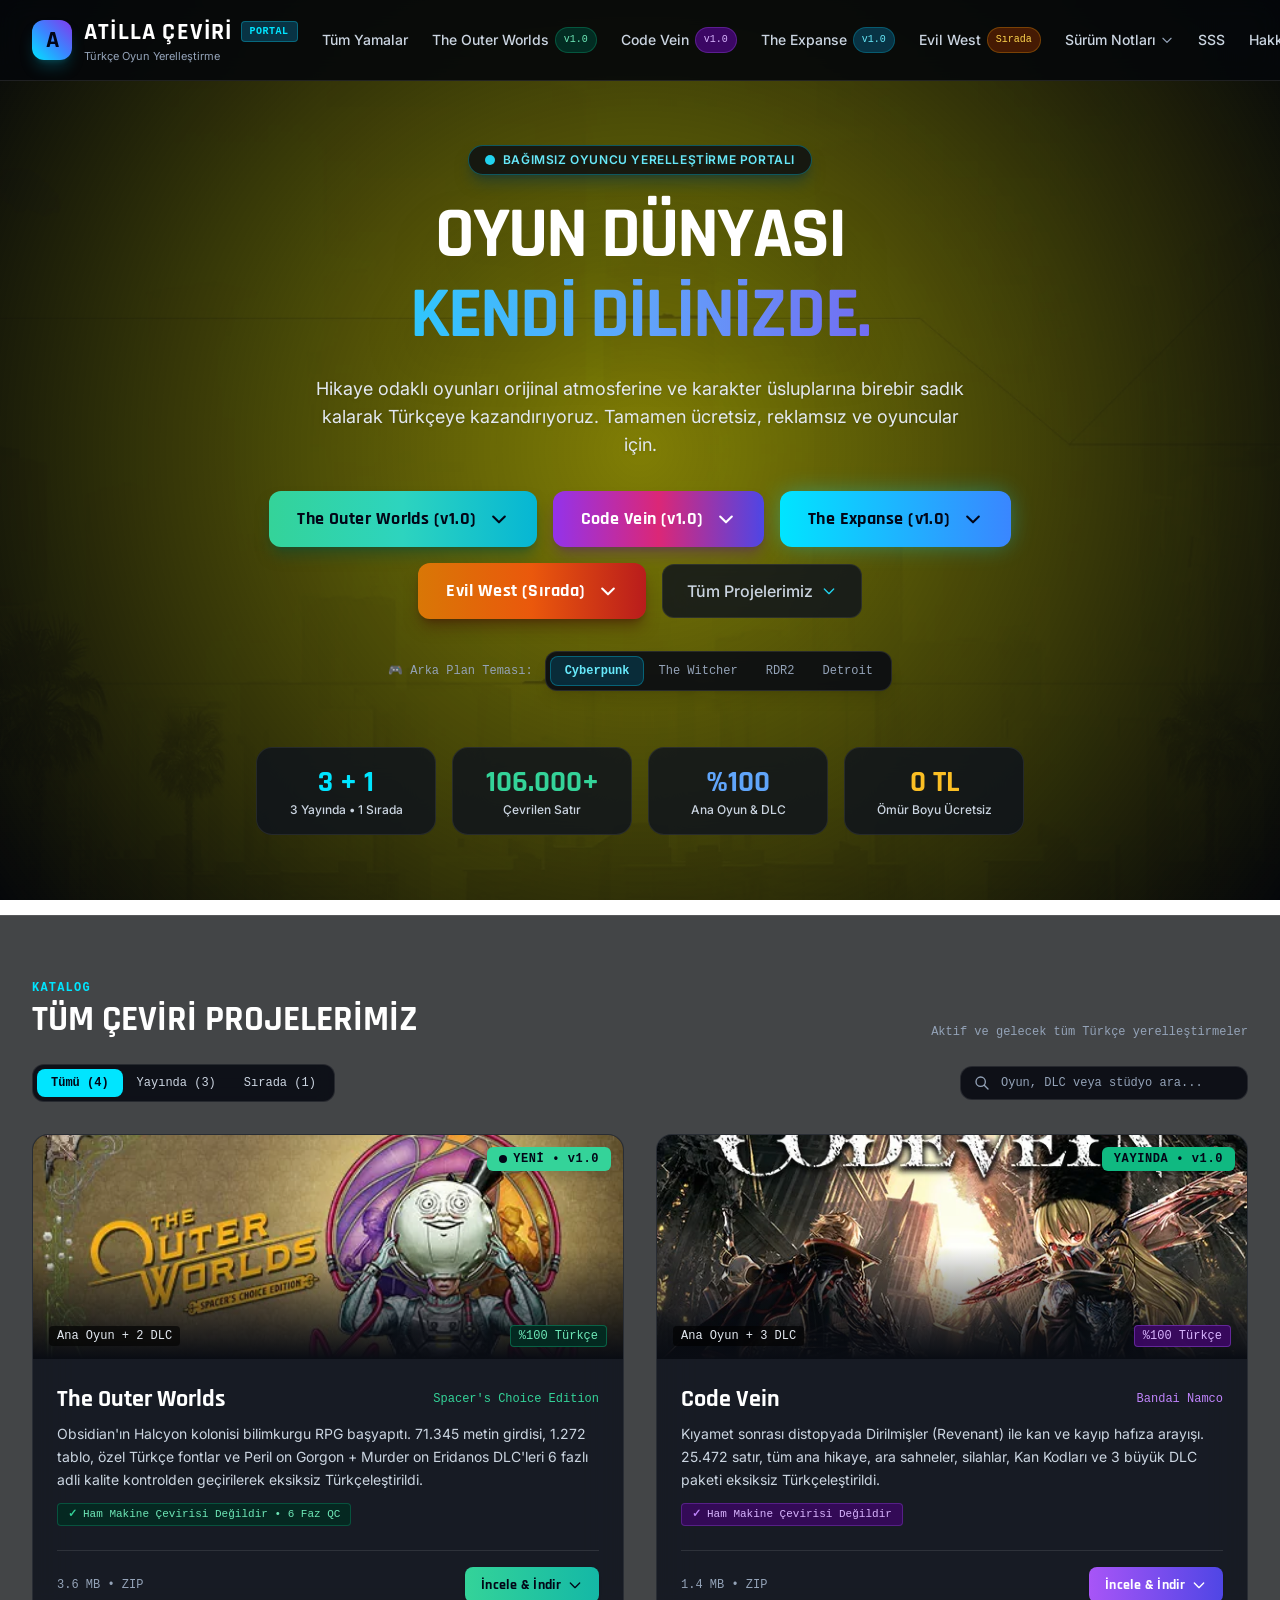
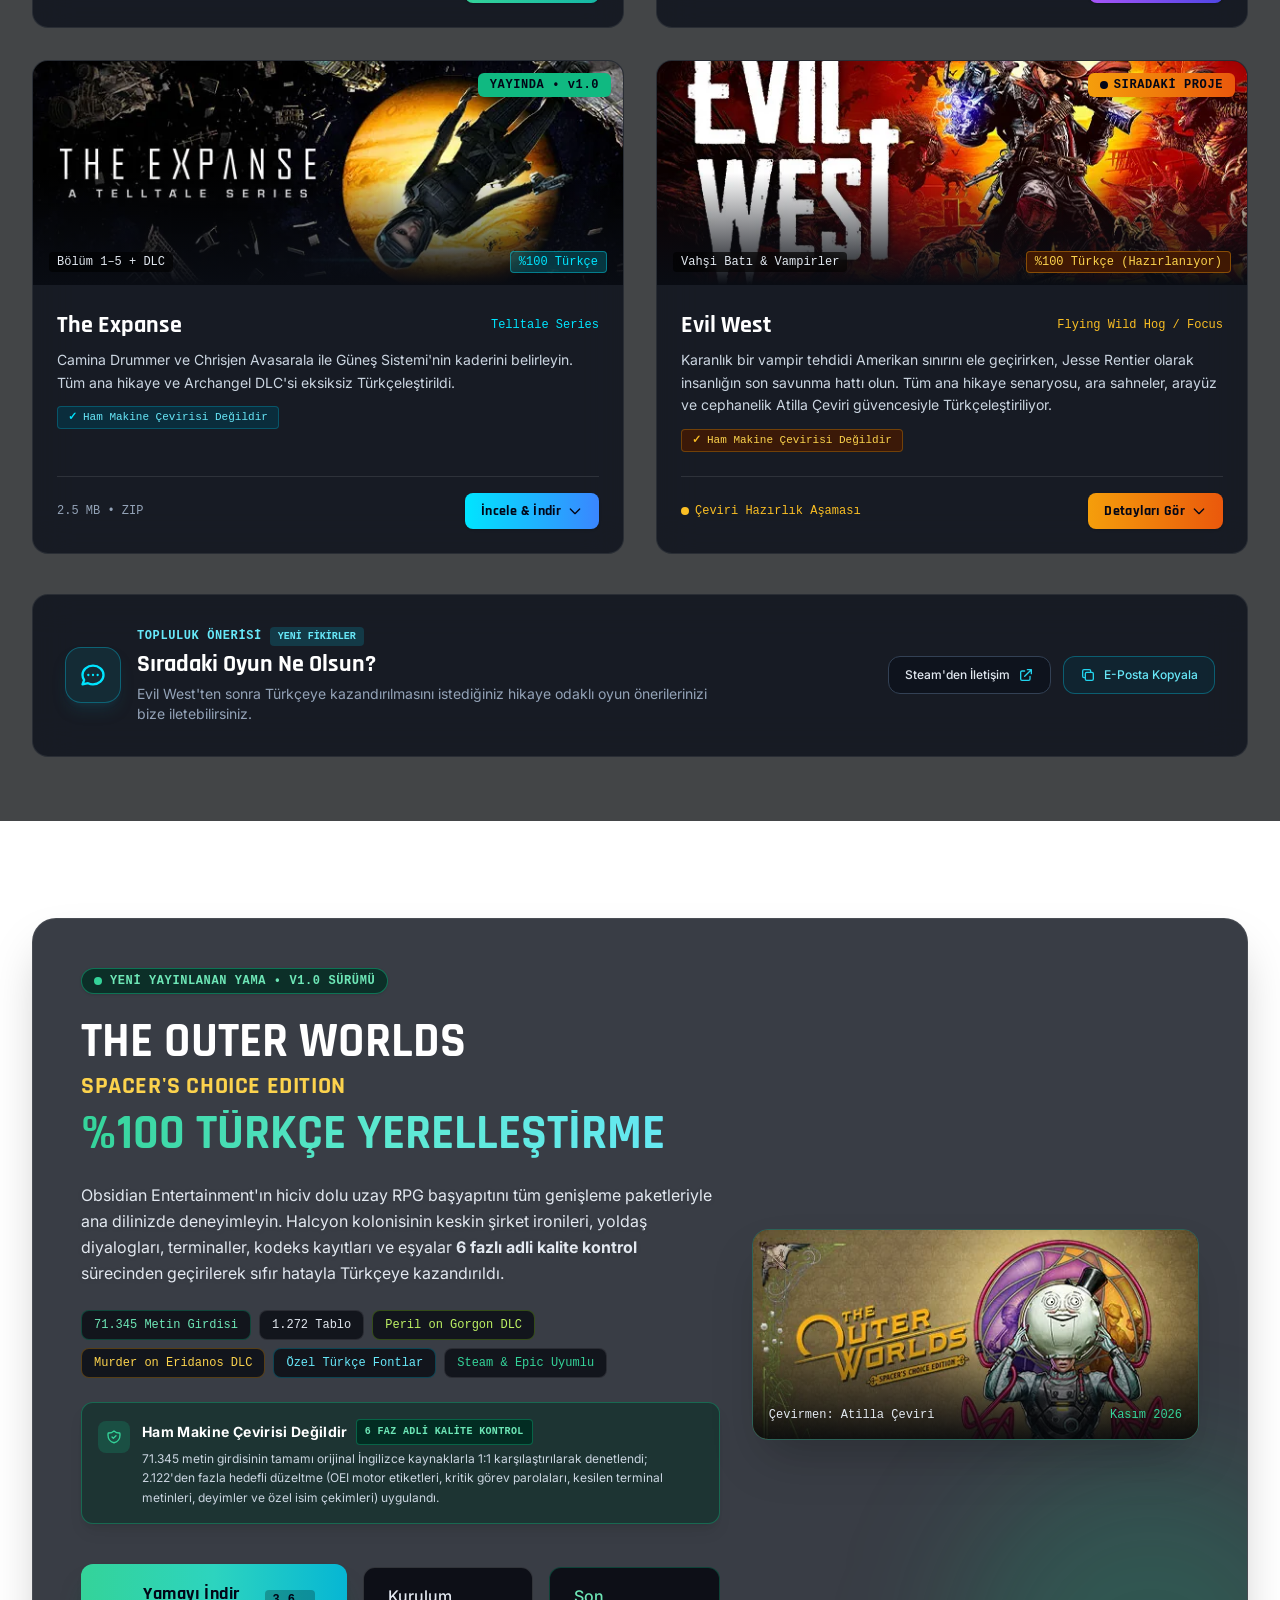
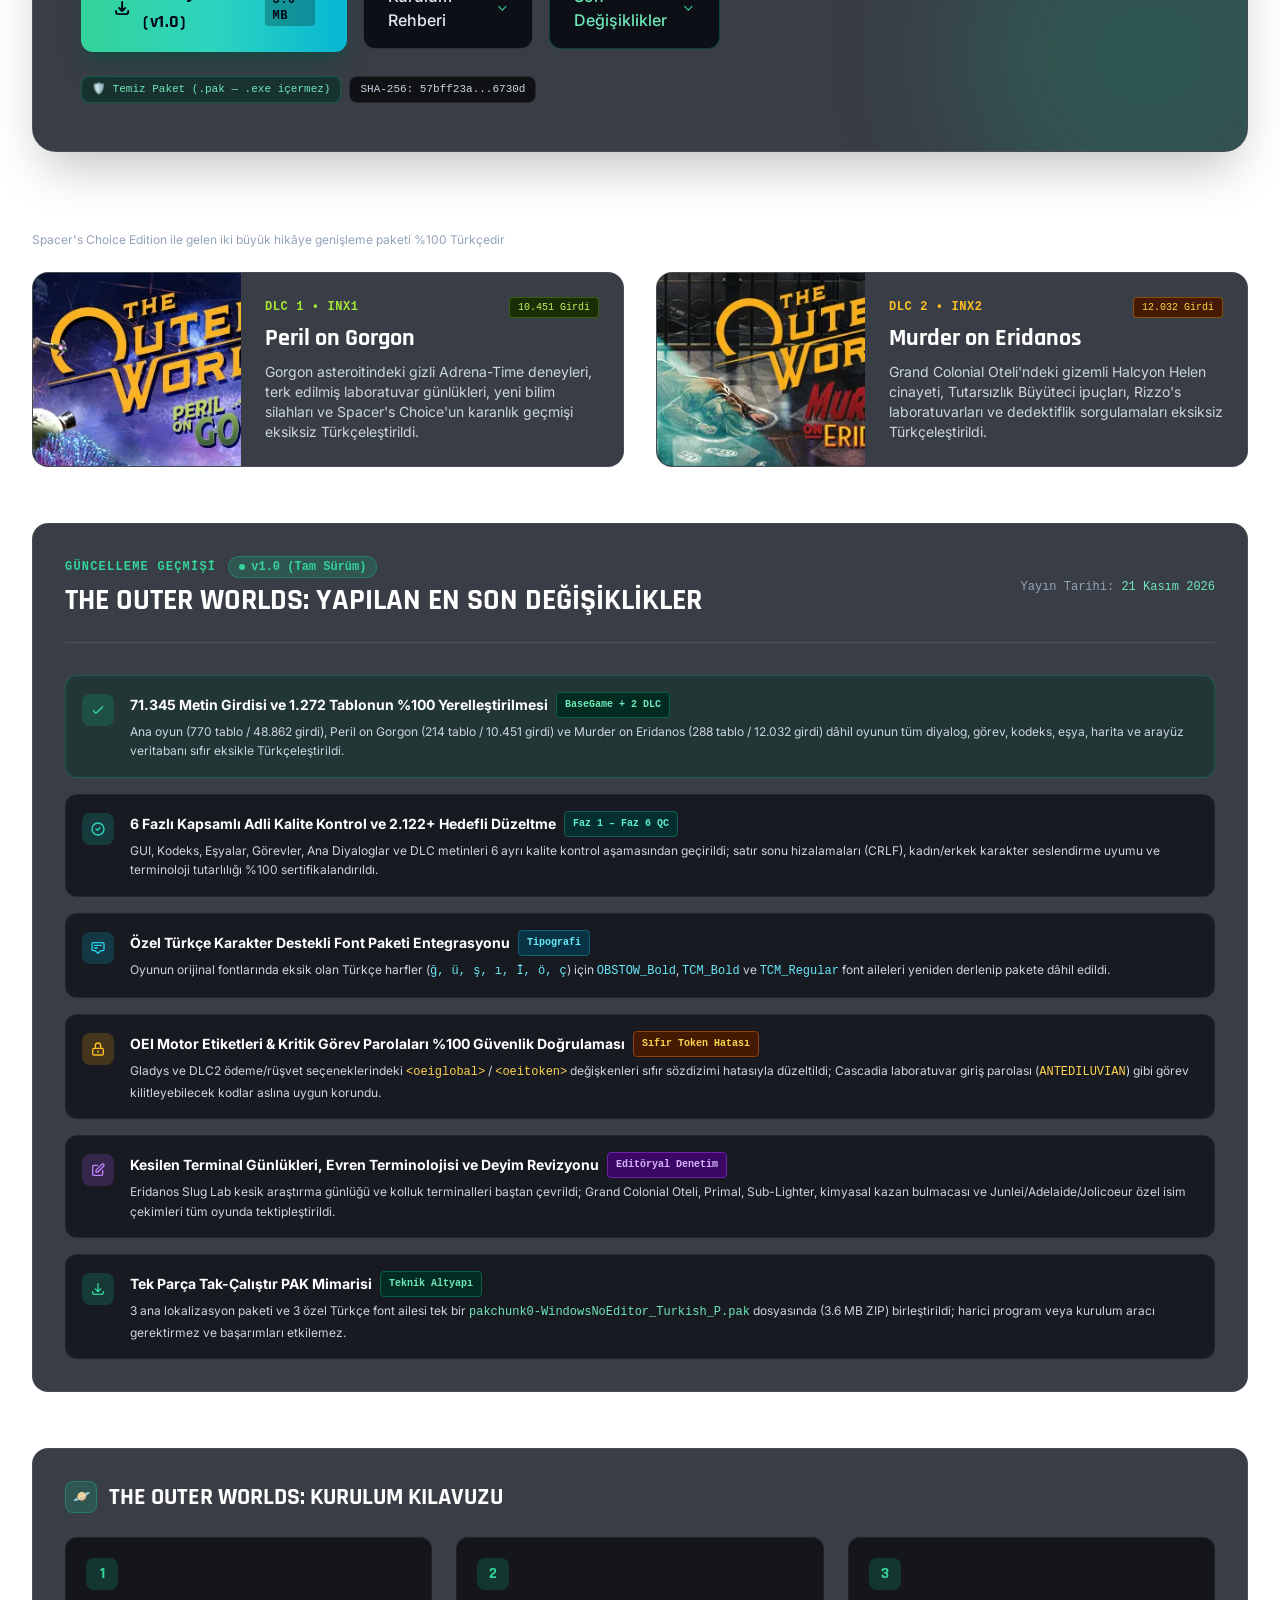
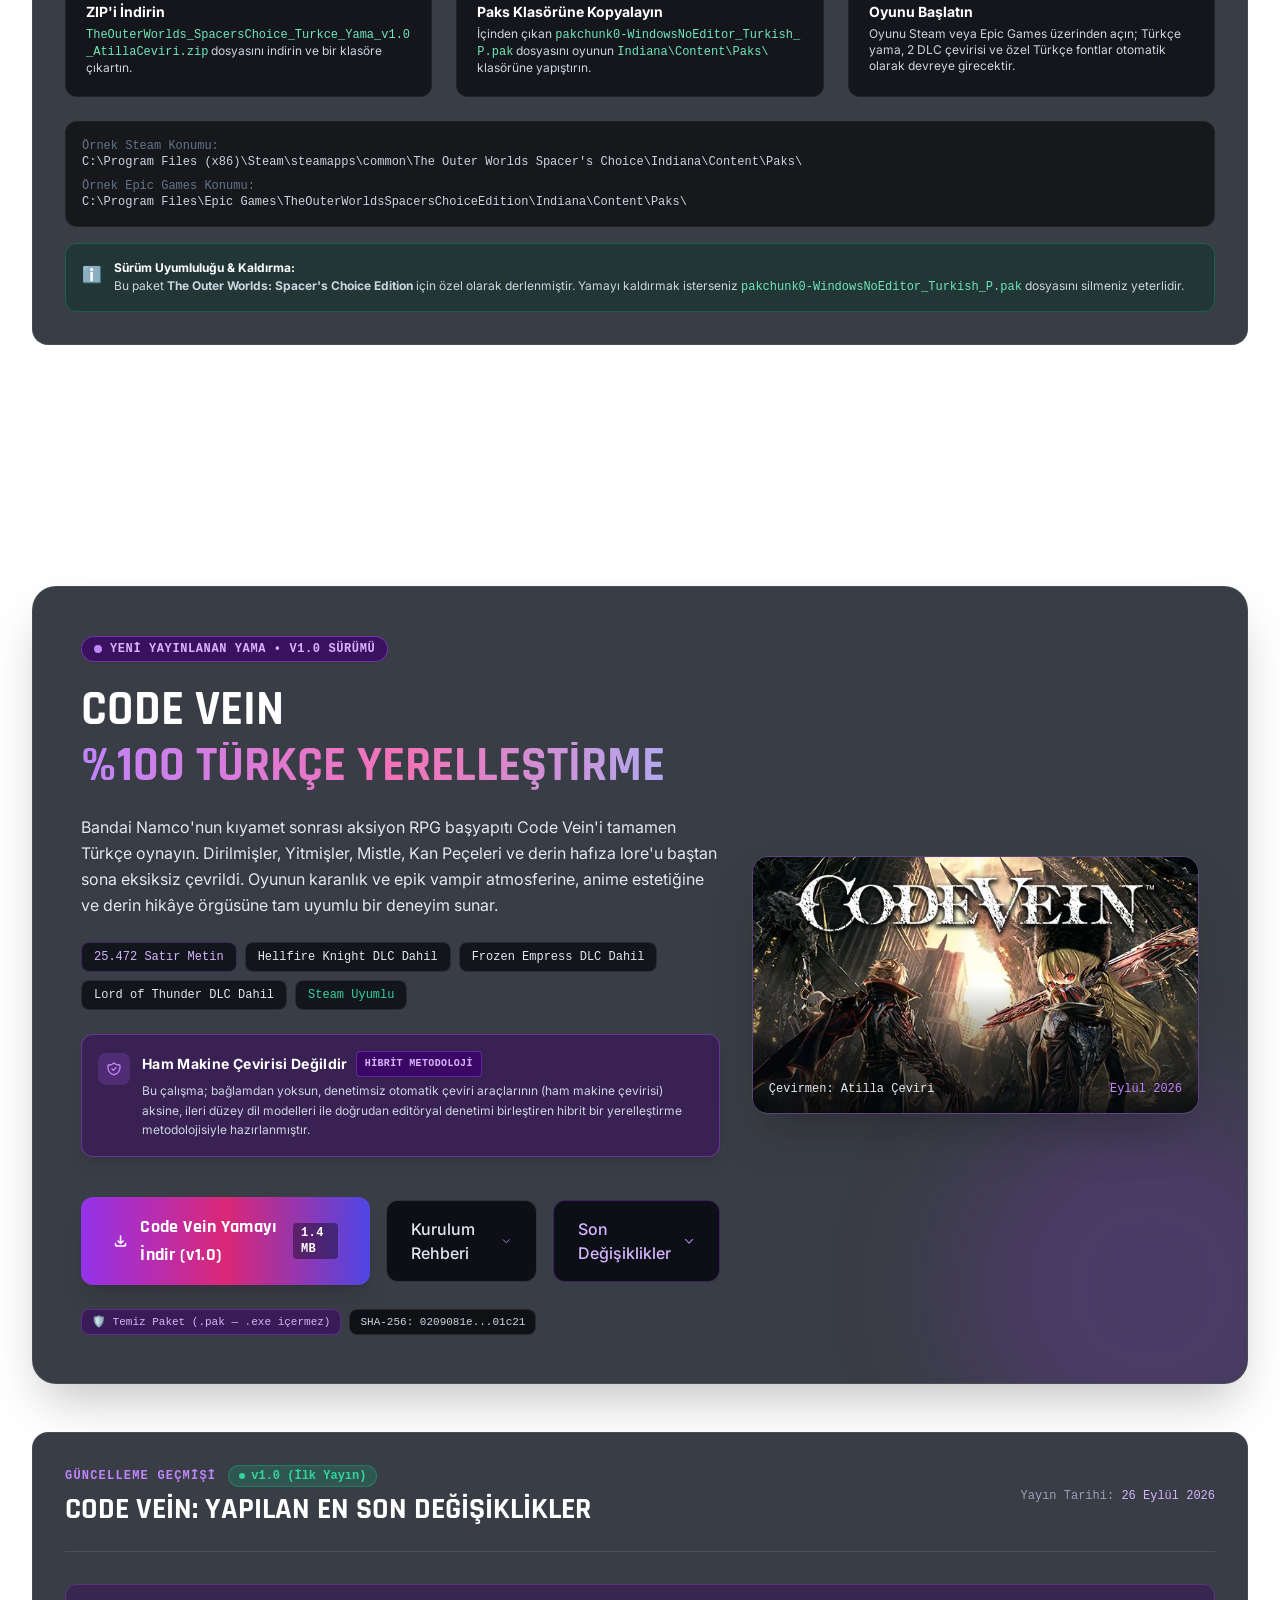
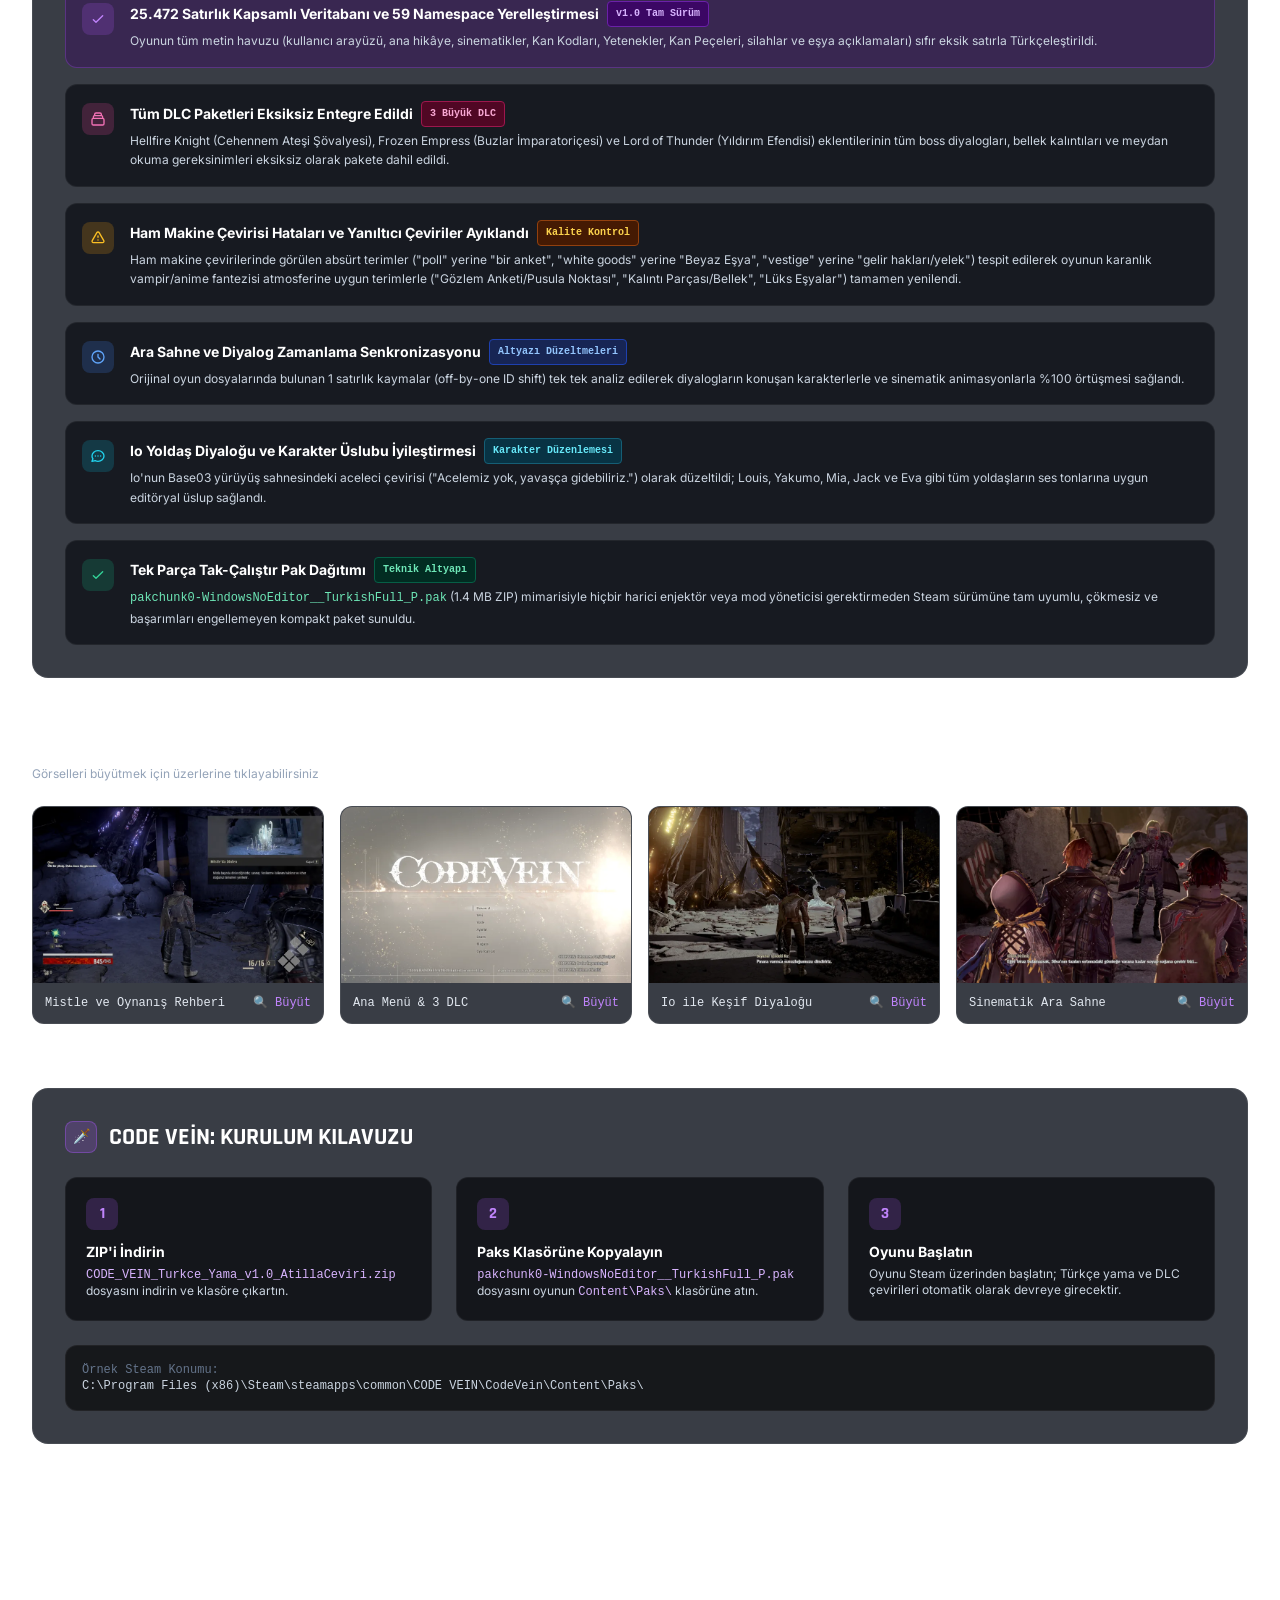
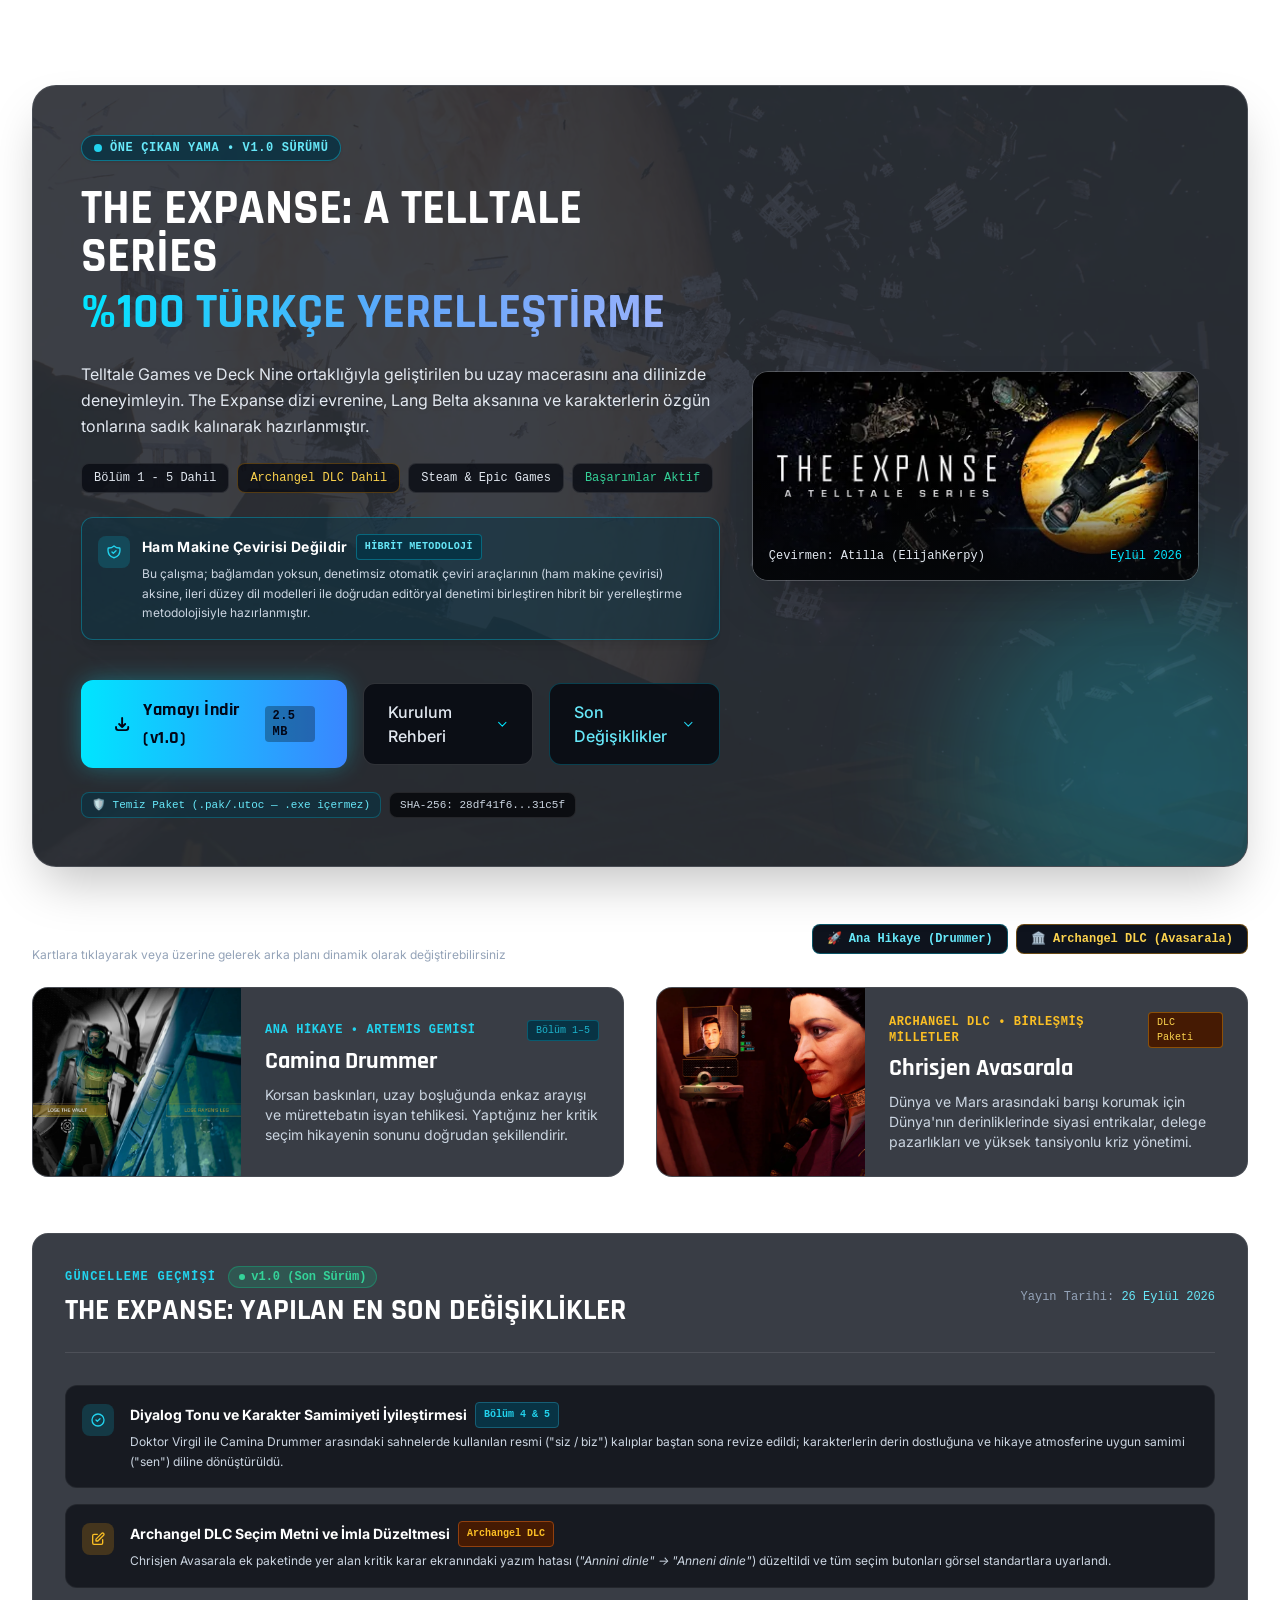
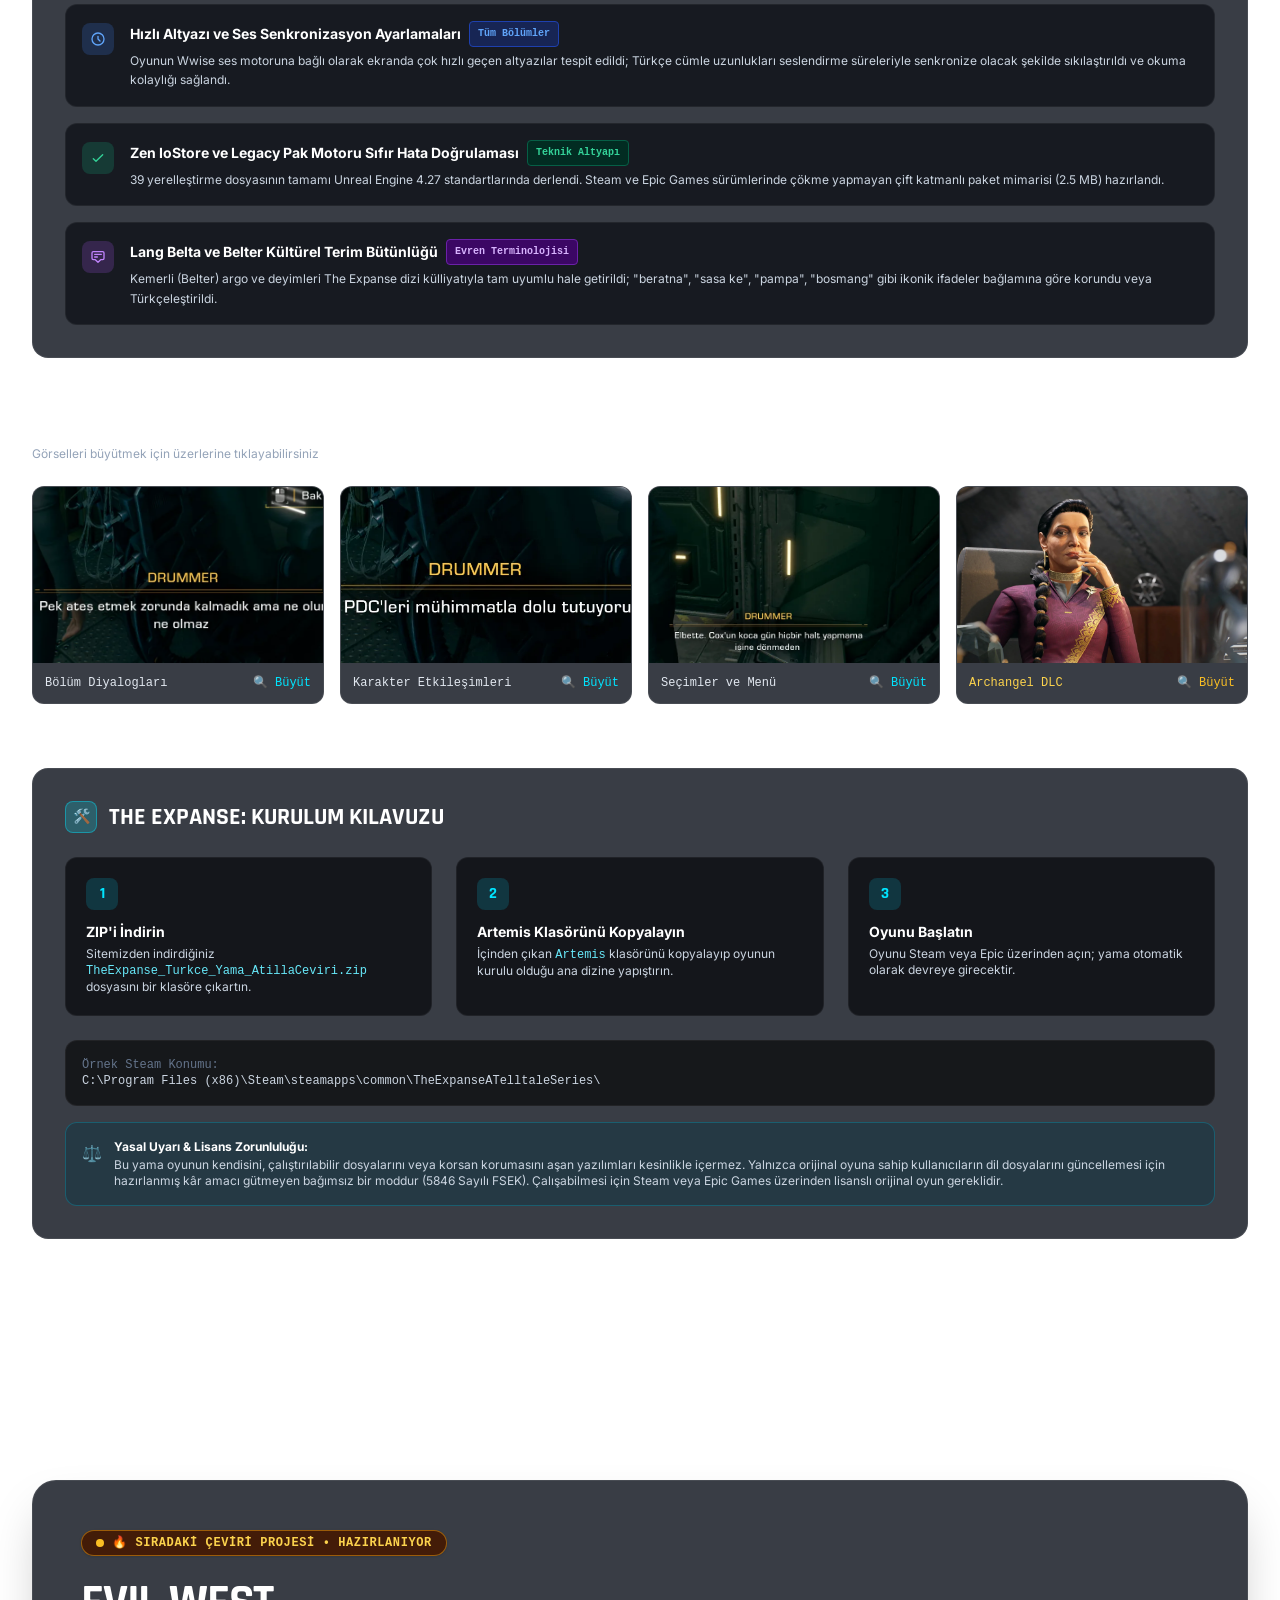
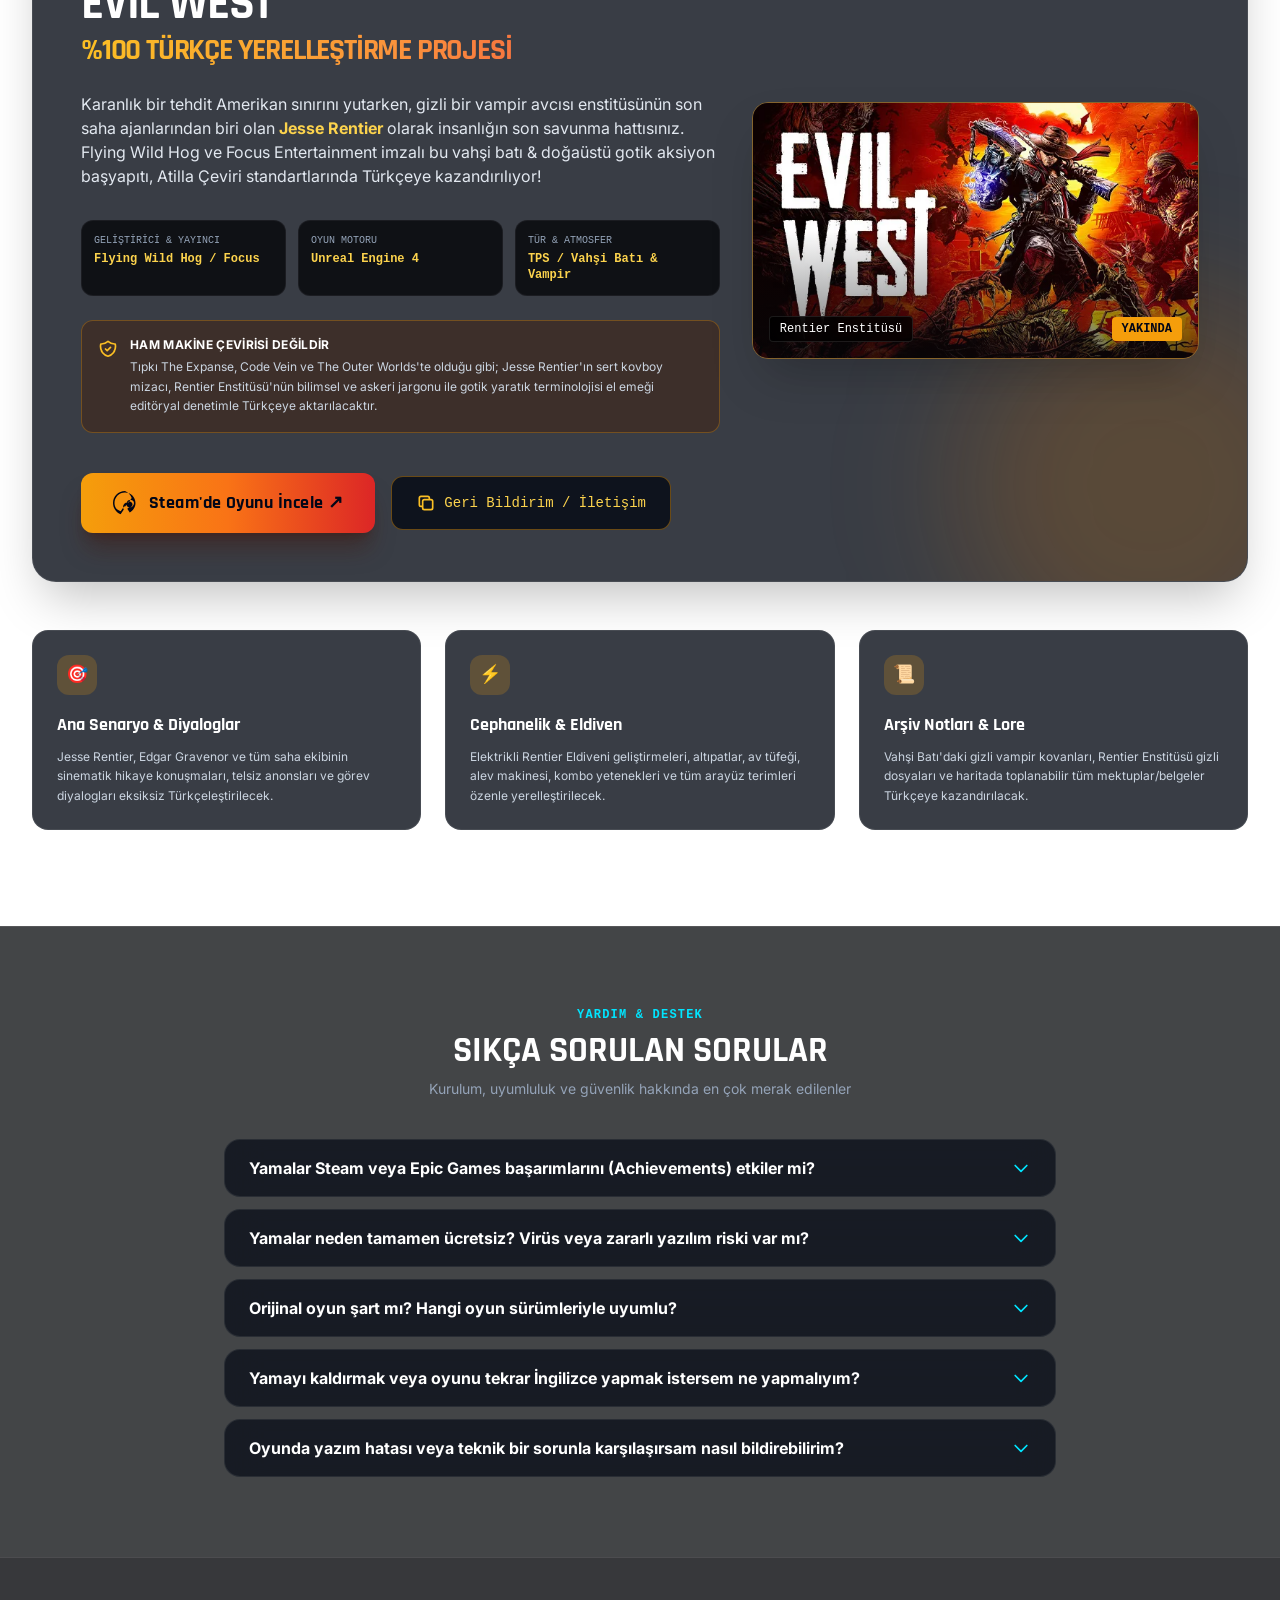
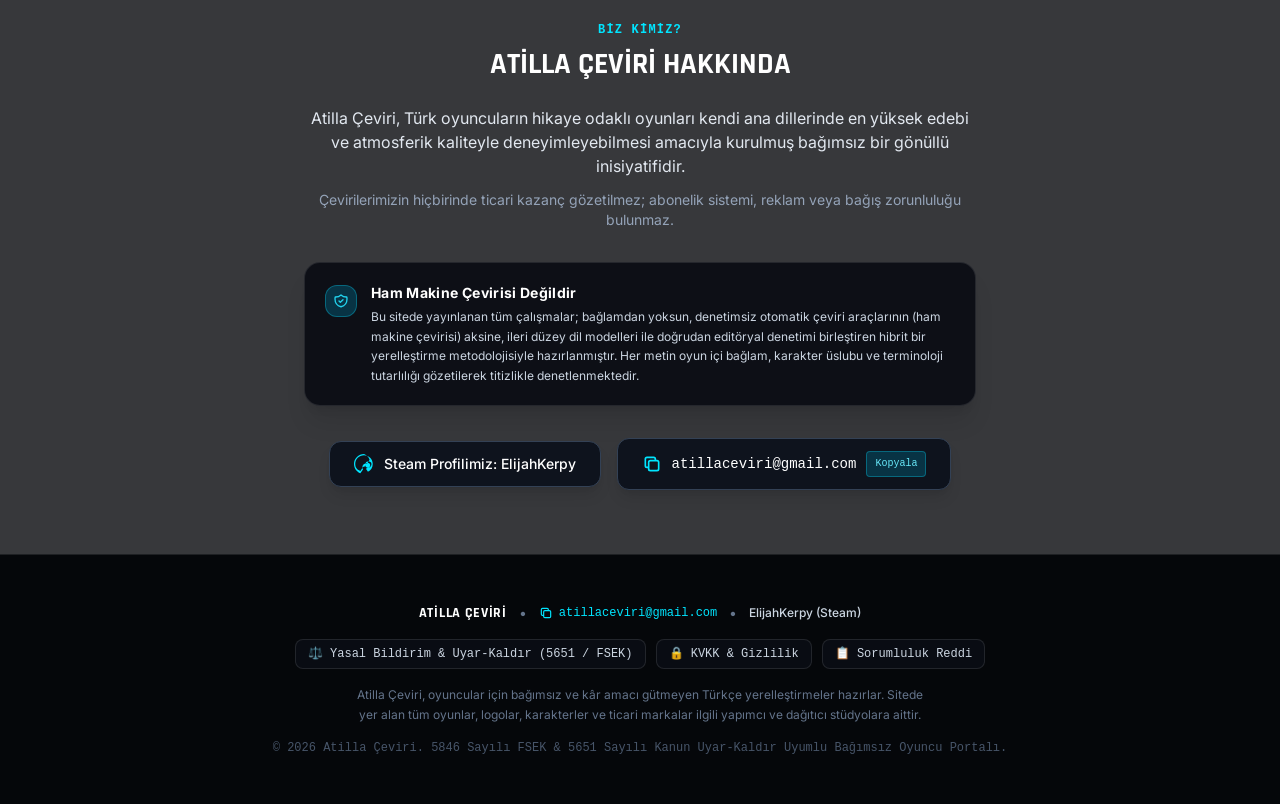
==== commit 4760062d: "Add Google Search Console site verification meta tag" ====
--- a/index.html
+++ b/index.html
@@ -4,6 +4,7 @@
   <meta charset="UTF-8">
   <meta name="viewport" content="width=device-width, initial-scale=1.0">
   <title>Atilla Çeviri — Türkçe Oyun Yerelleştirme Portalı</title>
+  <meta name="google-site-verification" content="yh_0FIMYDTGgKimEdde0twncmbAxloxapu6GMvVgbJo" />
   <meta name="description" content="Atilla Çeviri resmi web sitesi. The Outer Worlds: Spacer's Choice Edition, Code Vein, The Expanse: A Telltale Series ve gelecekteki tüm Türkçe yama projeleri, indirme bağlantıları, sürüm notları ve kurulum rehberleri.">
   <link rel="icon" type="image/svg+xml" href="favicon.svg">
   <link rel="canonical" href="https://atillaceviri.github.io/">
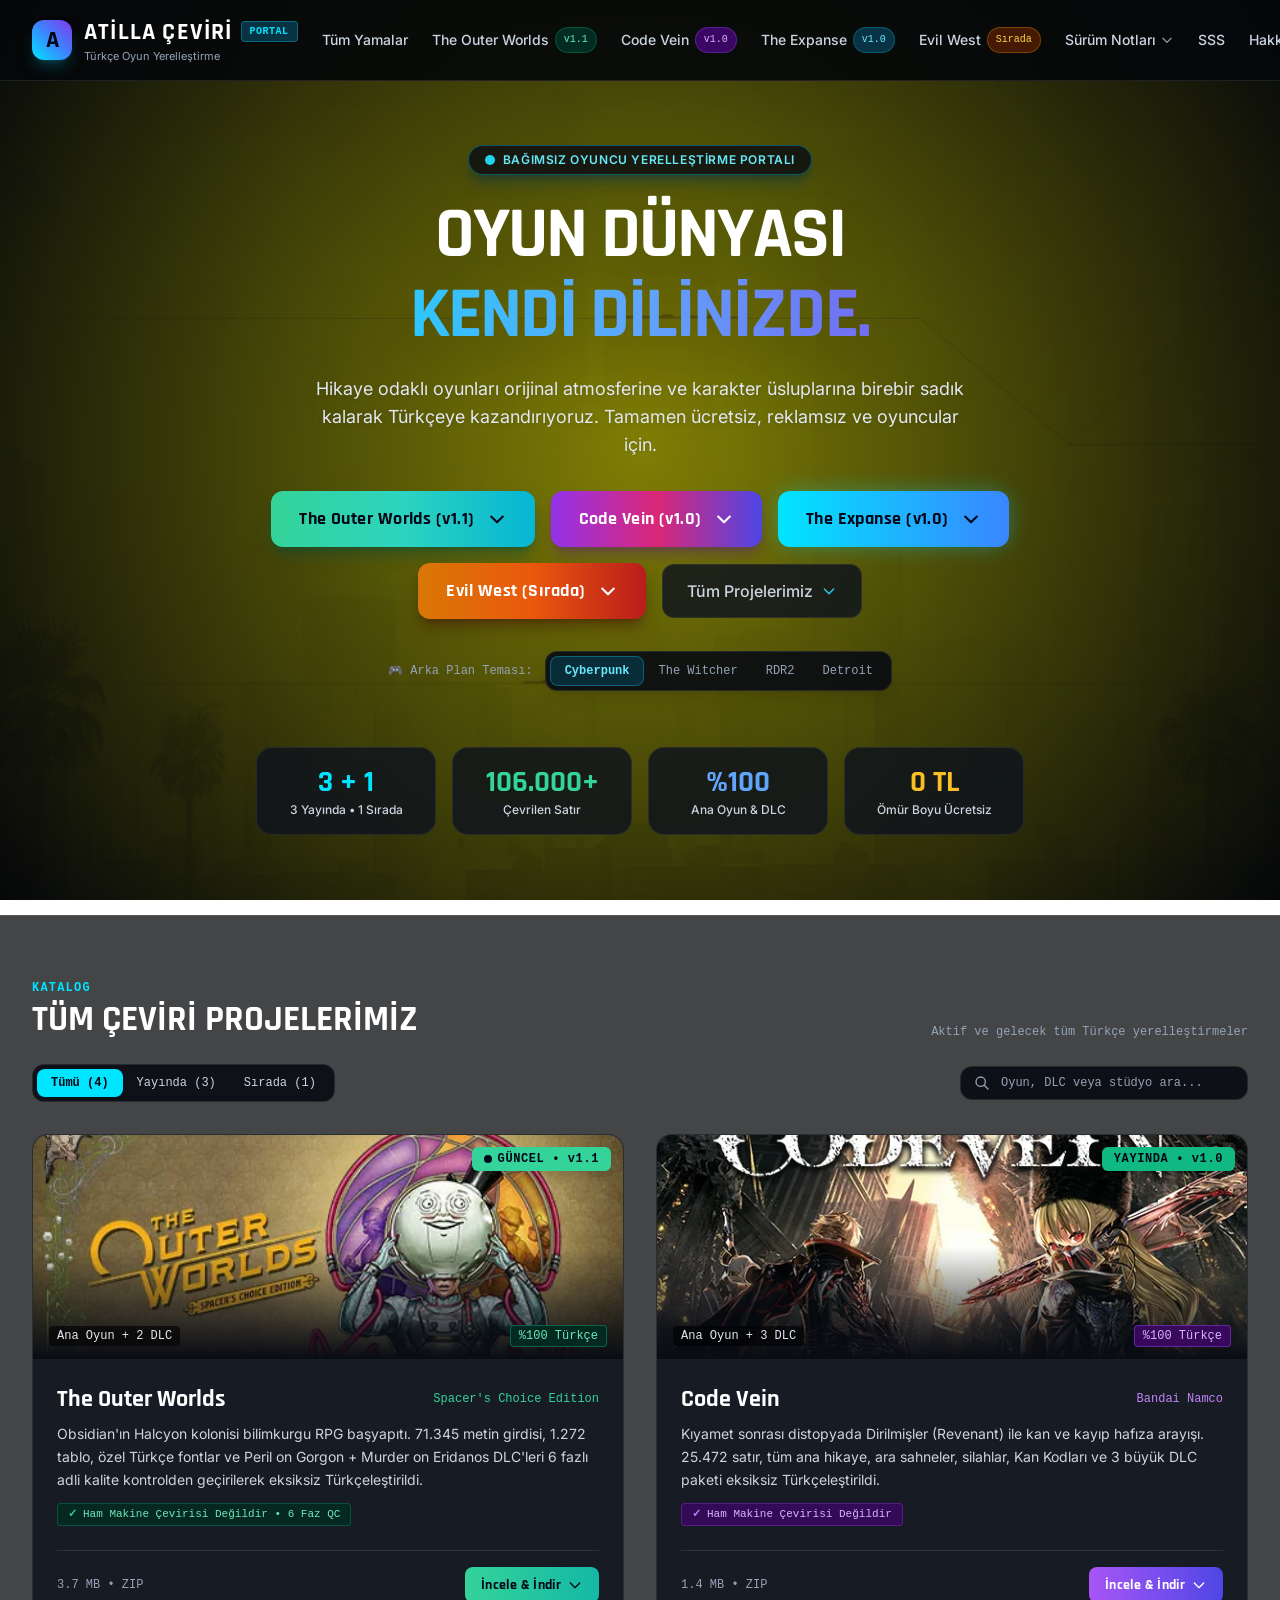
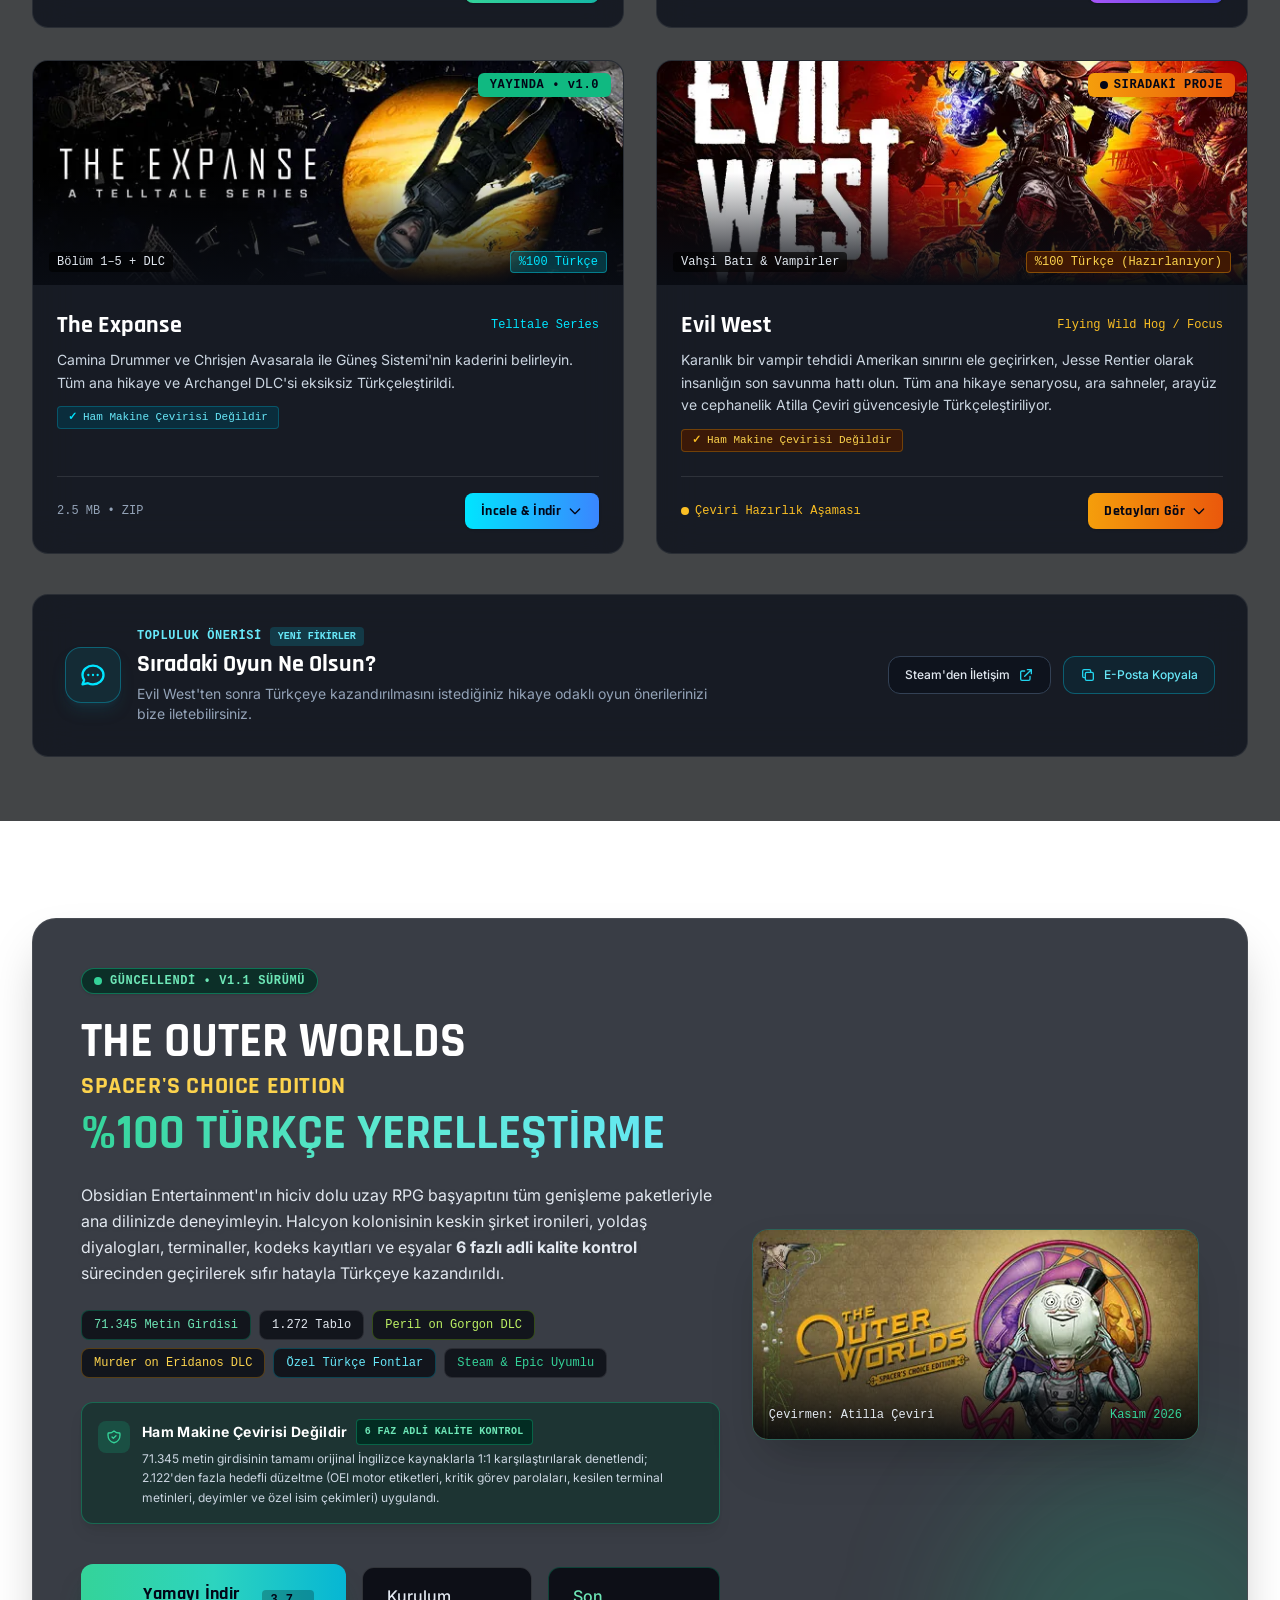
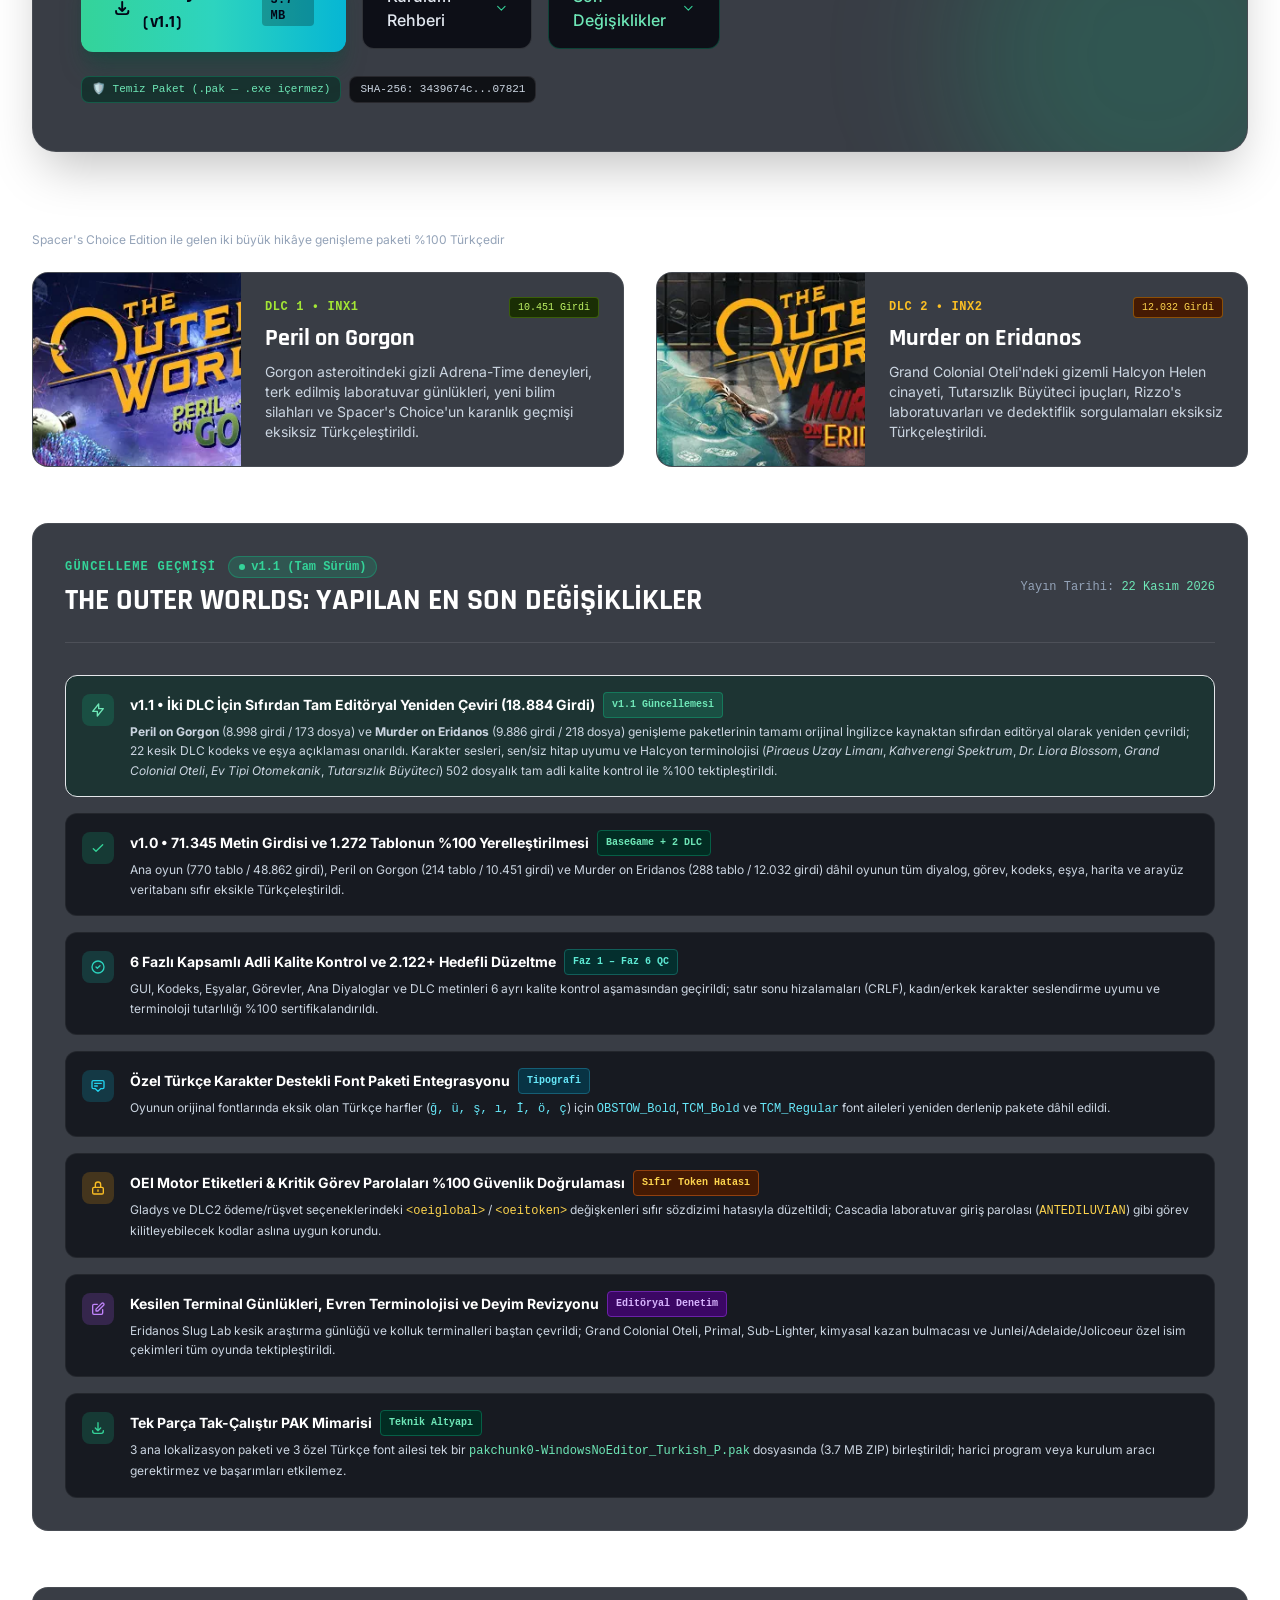
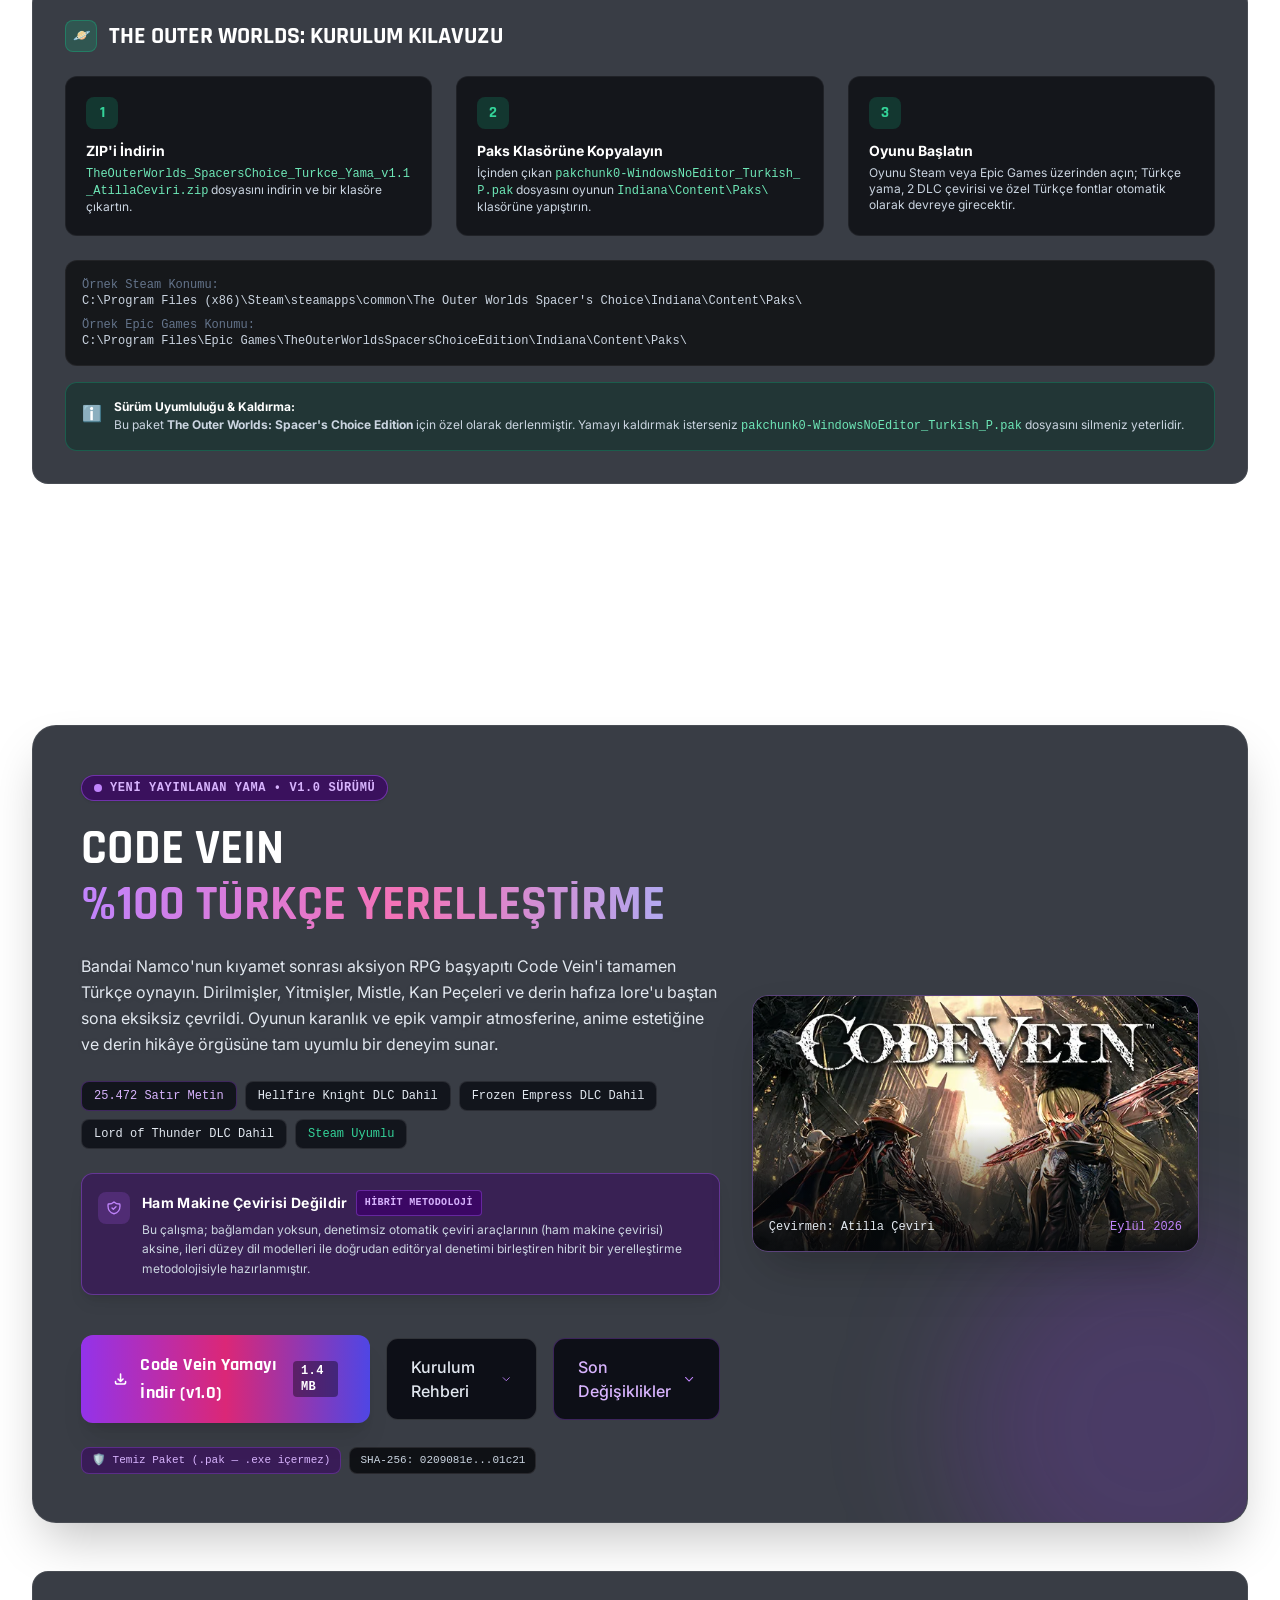
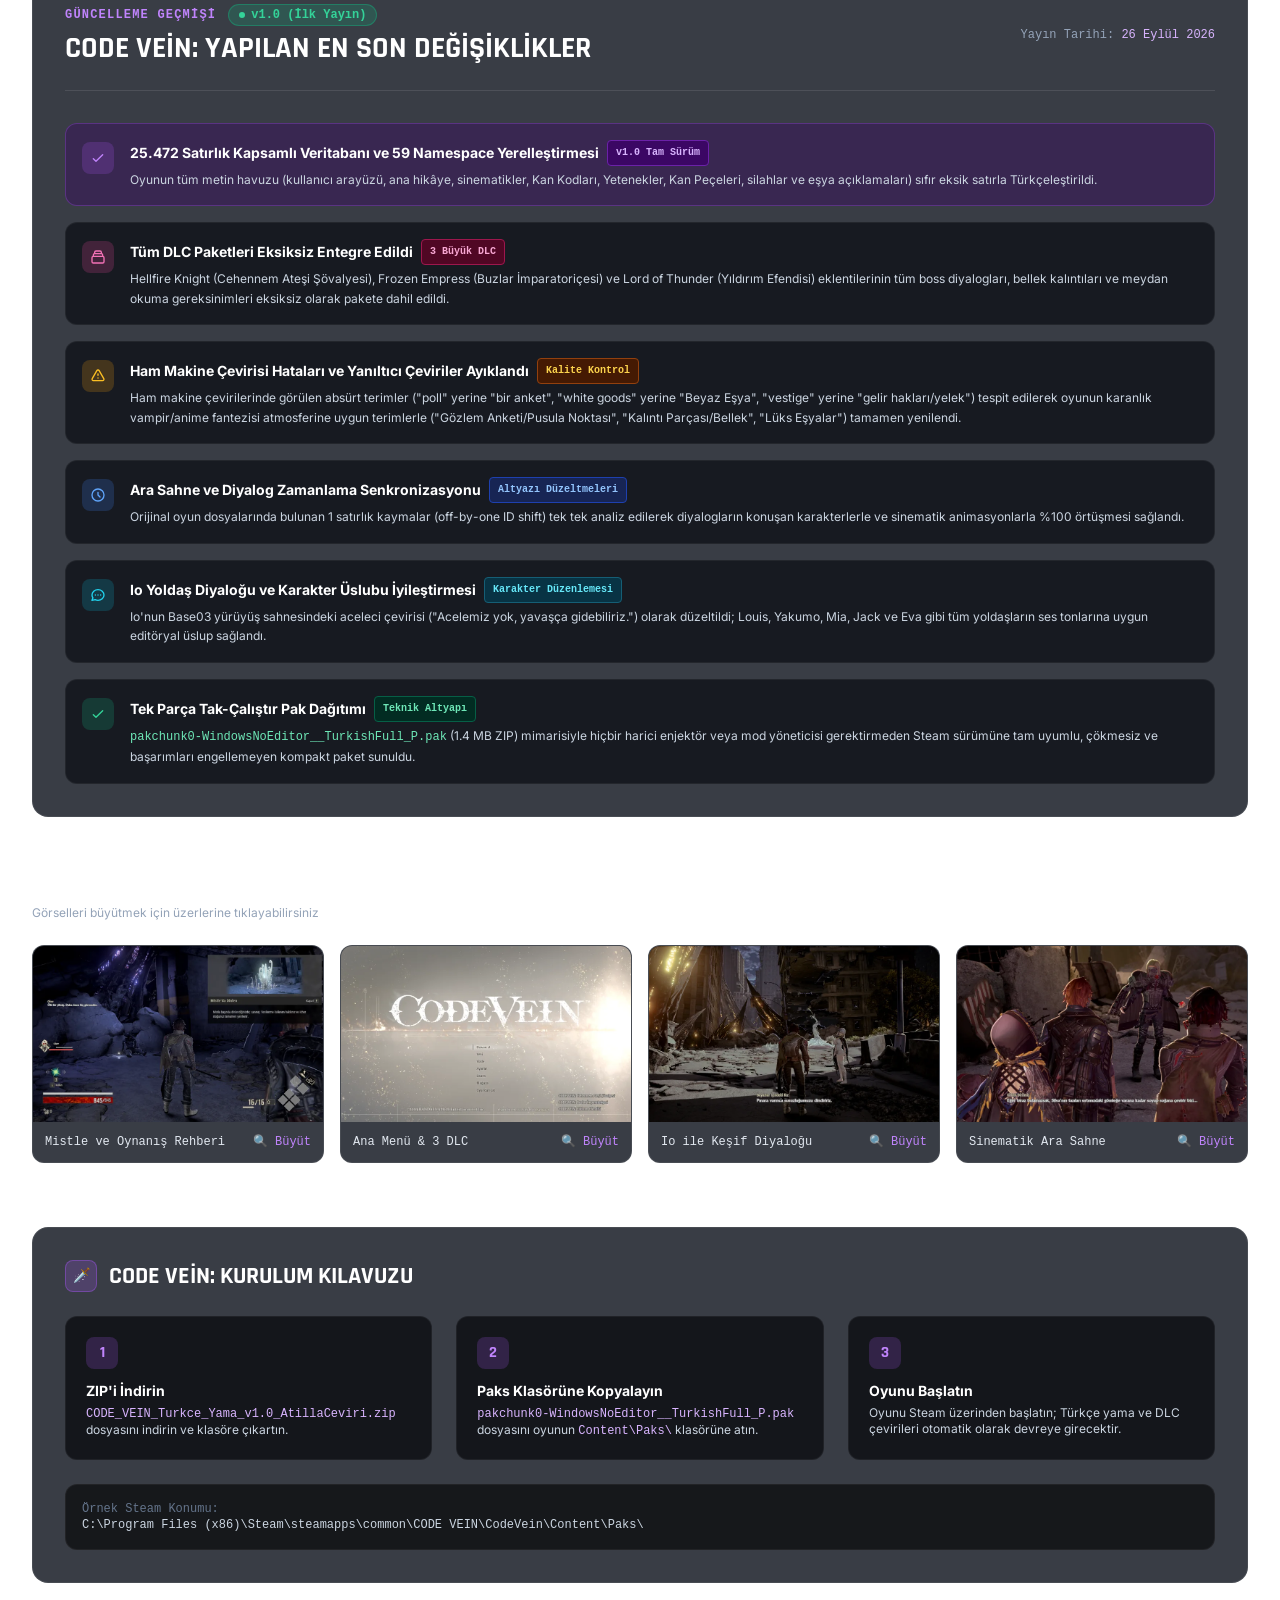
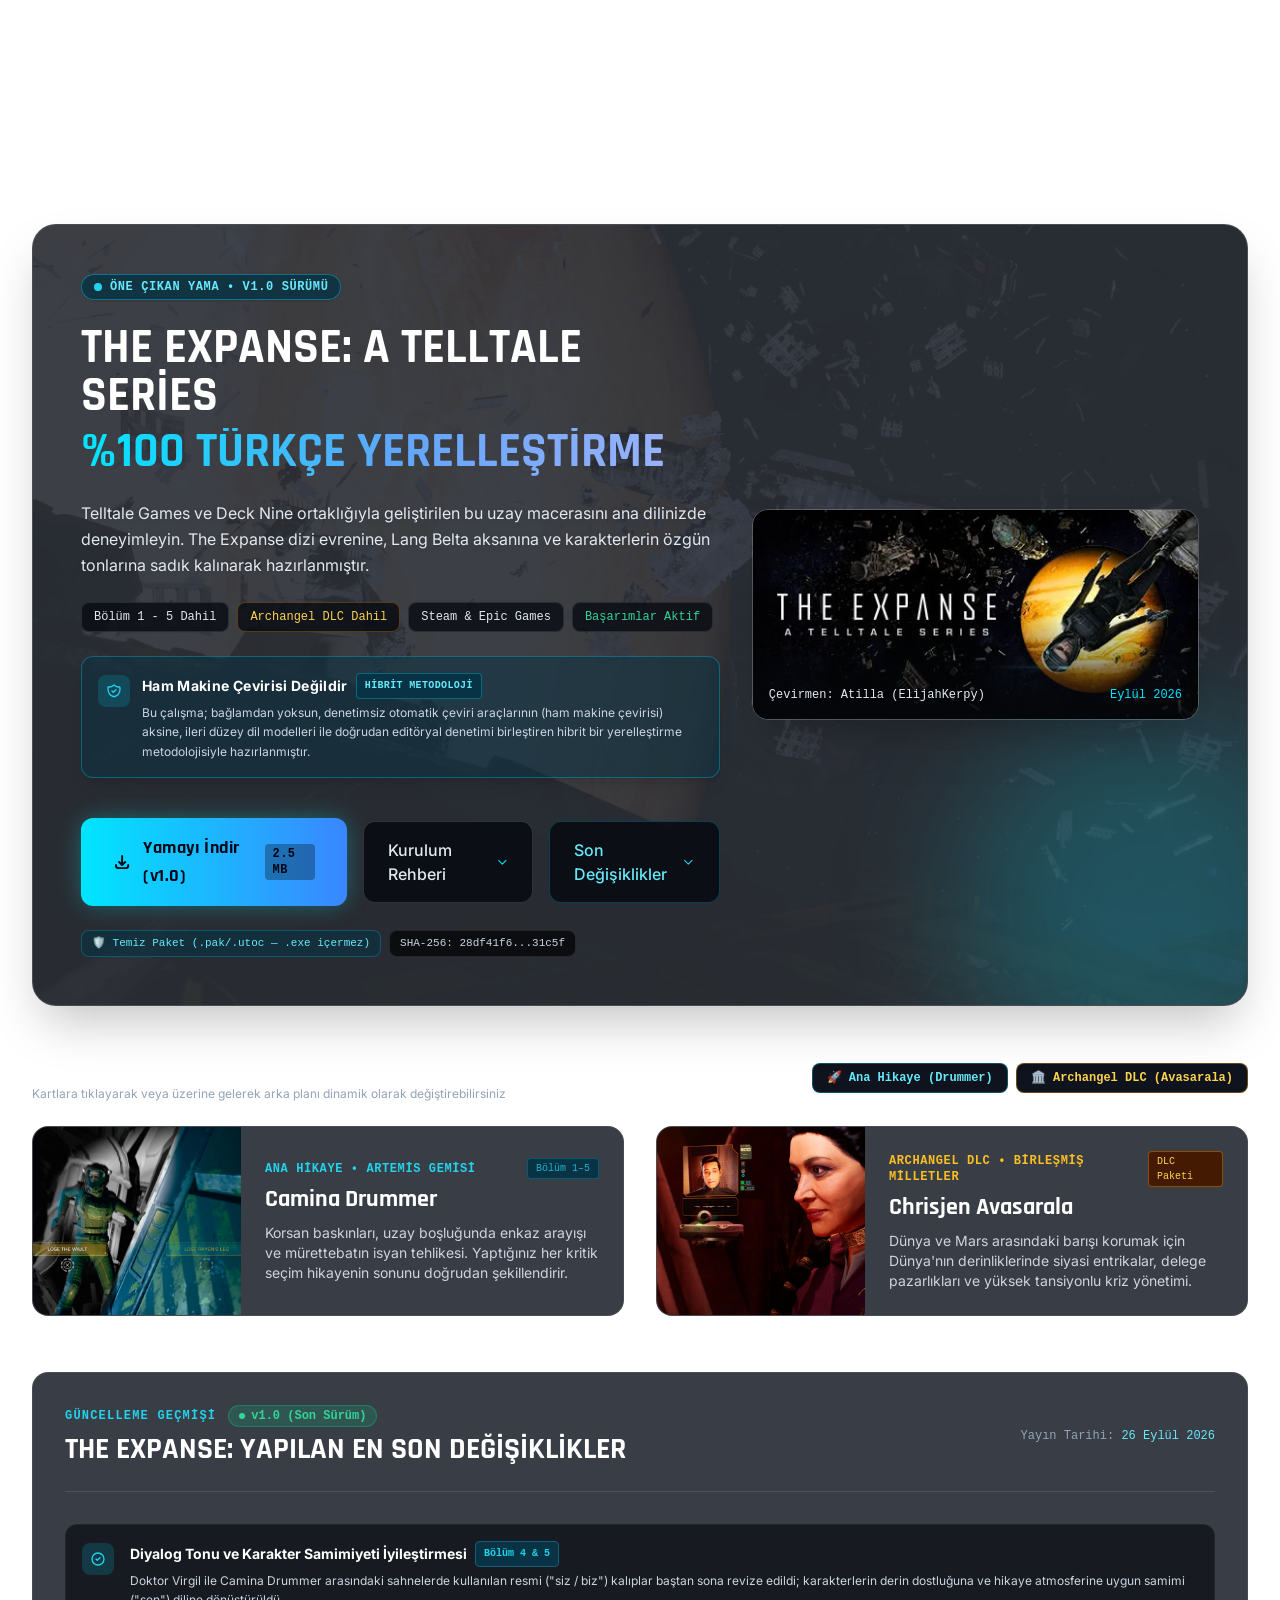
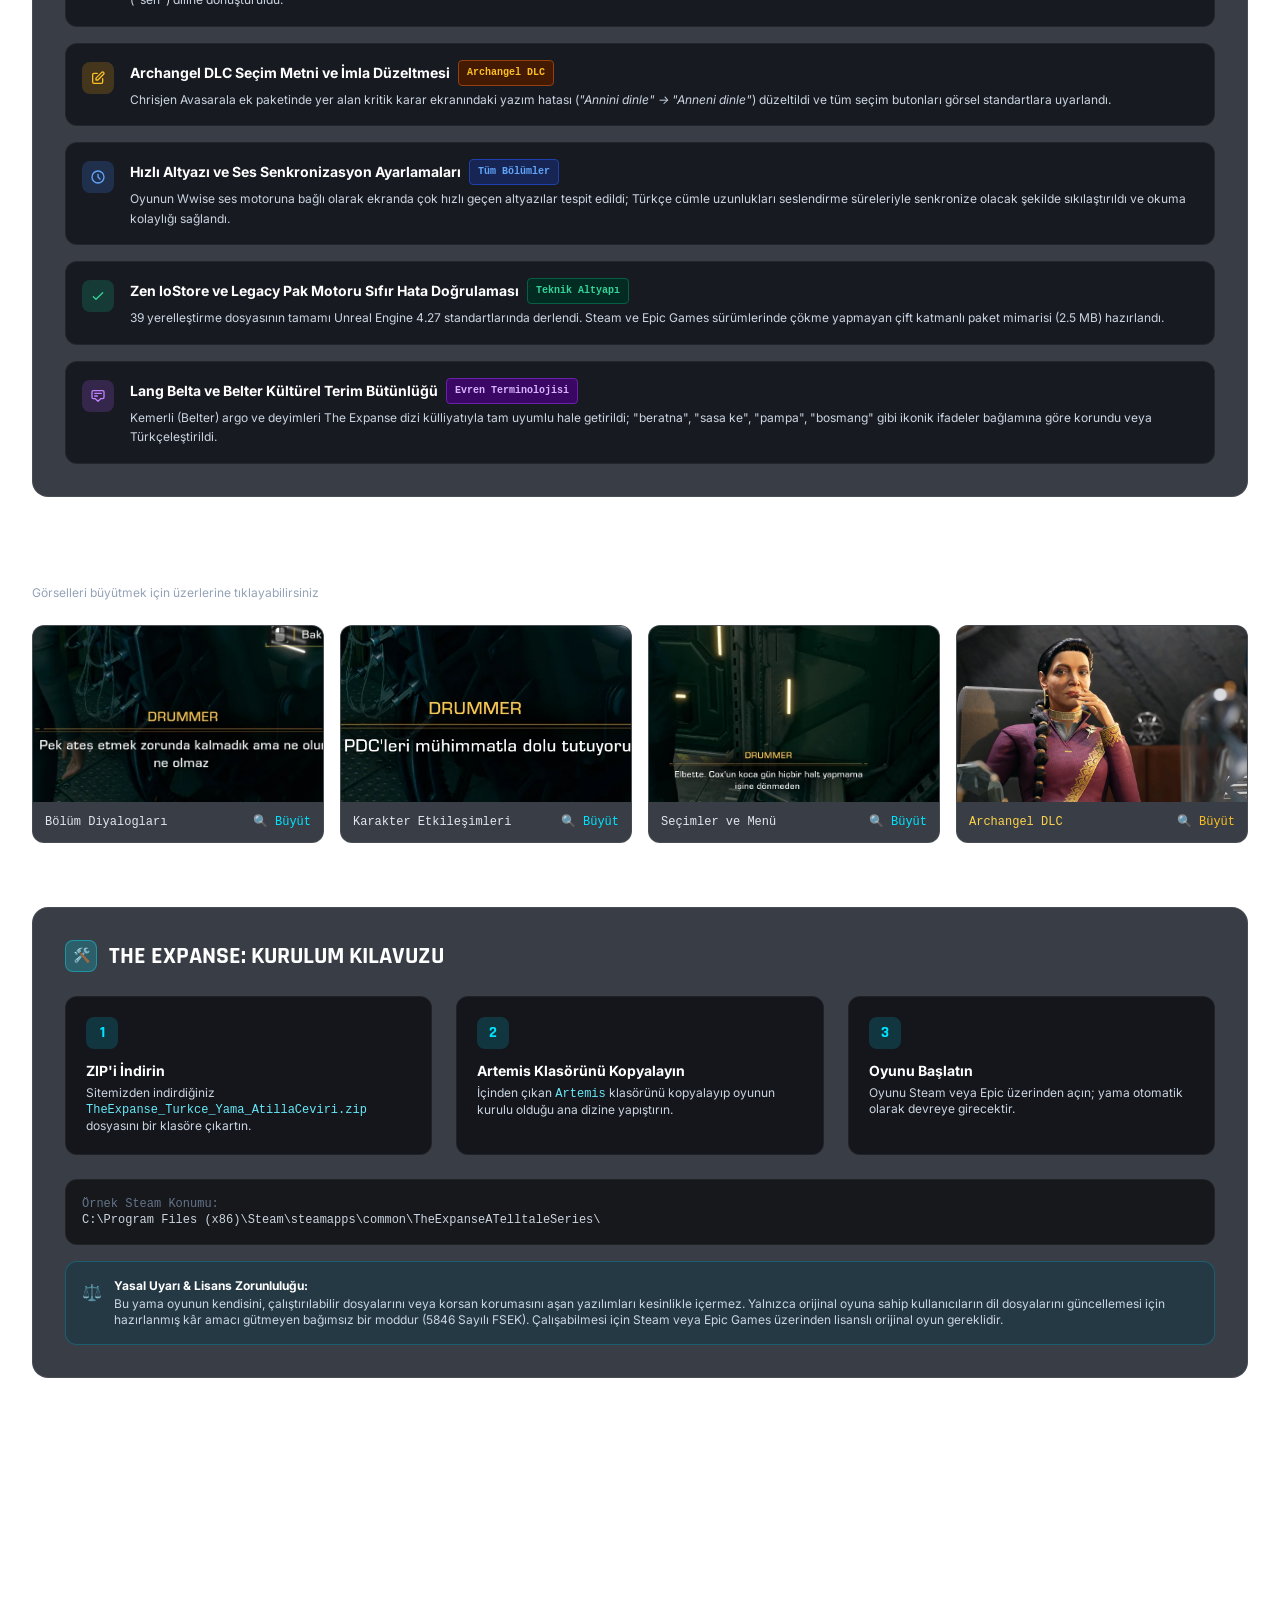
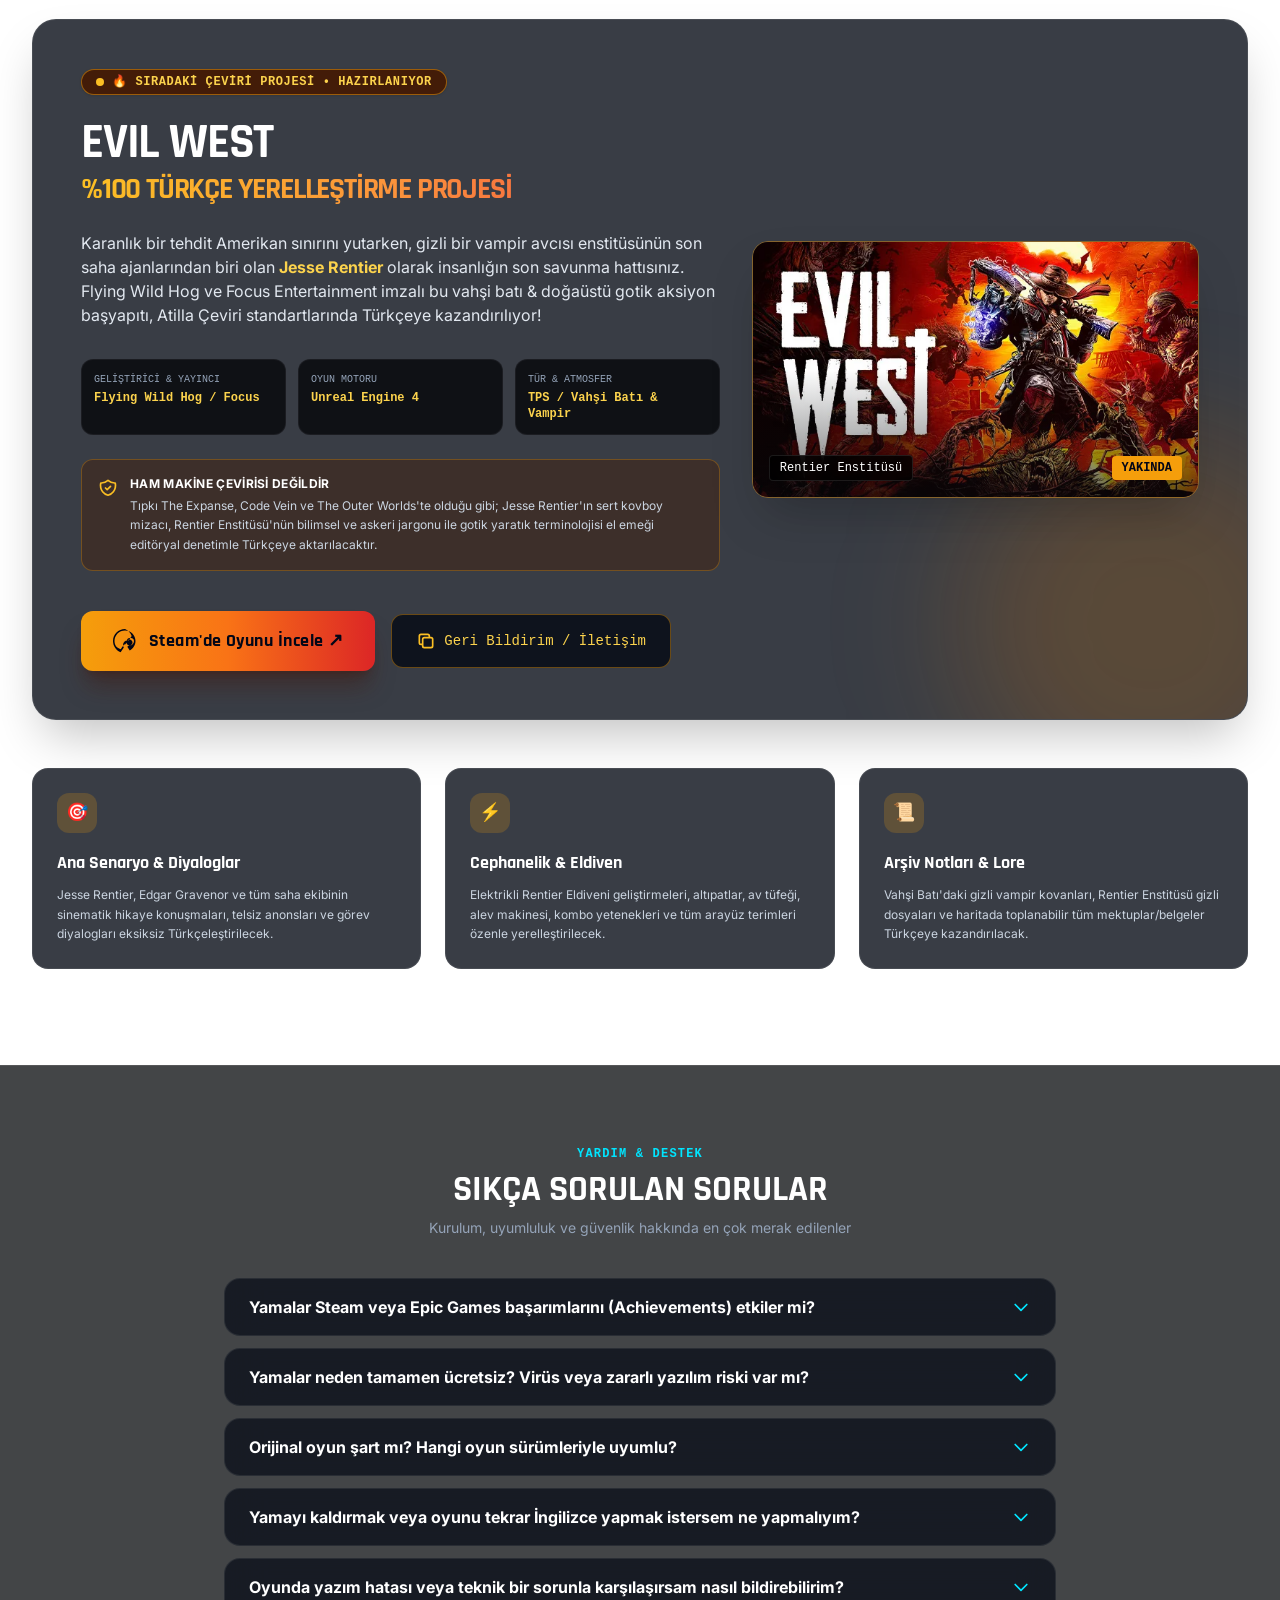
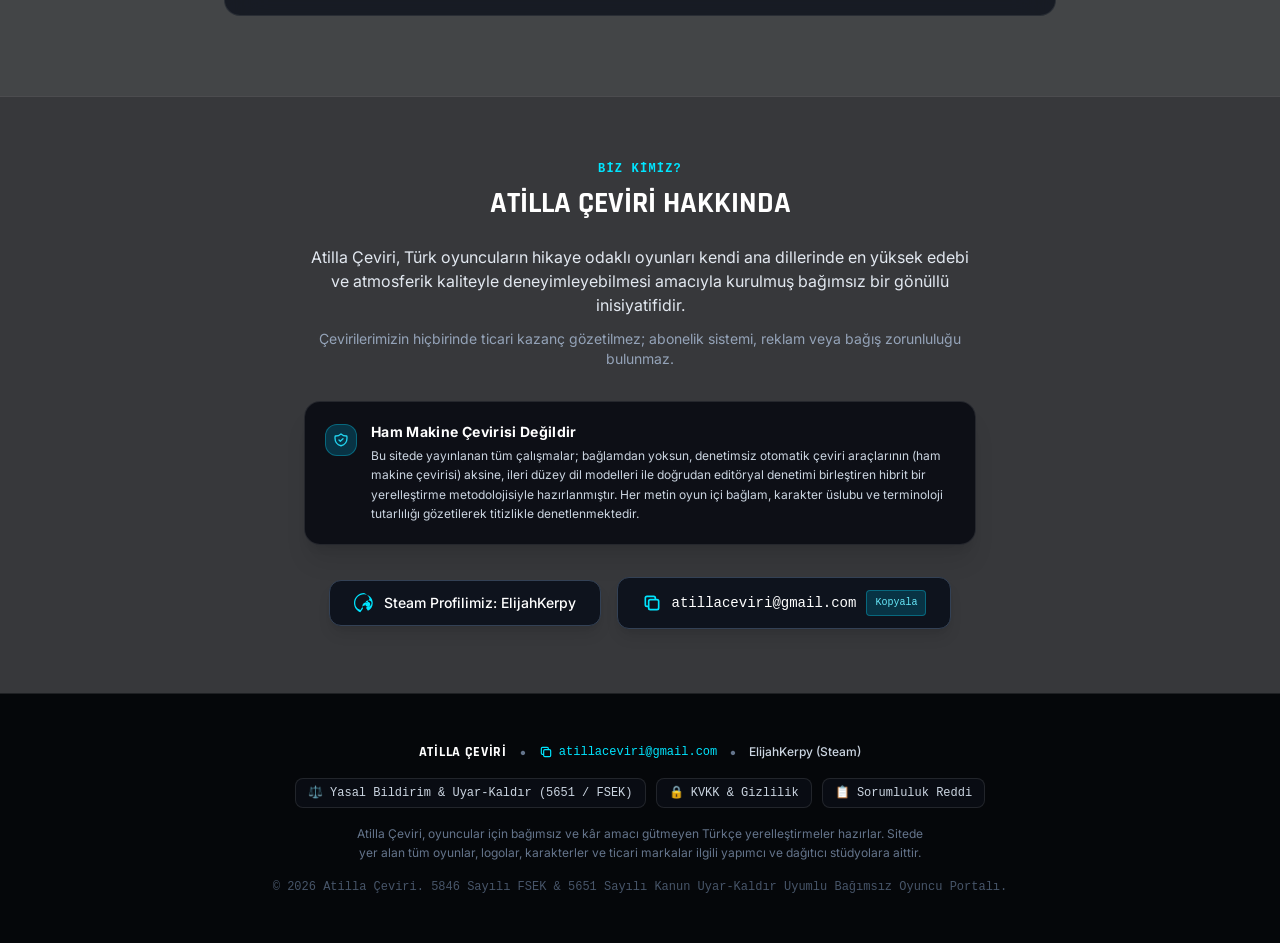
==== commit 0a9184b9: "Release The Outer Worlds Türkçe Yama v1.1 (Full DLC Editorial Overhaul)" ====
--- a/index.html
+++ b/index.html
@@ -47,9 +47,9 @@
         "name": "The Outer Worlds: Spacer's Choice Edition %100 Türkçe Yama",
         "applicationCategory": "GameApplication",
         "operatingSystem": "Windows",
-        "softwareVersion": "1.0",
+        "softwareVersion": "1.1",
         "inLanguage": "tr-TR",
-        "downloadUrl": "https://github.com/atillaceviri/atillaceviri.github.io/releases/download/outerworlds-v1.0/TheOuterWorlds_SpacersChoice_Turkce_Yama_v1.0_AtillaCeviri.zip",
+        "downloadUrl": "https://github.com/atillaceviri/atillaceviri.github.io/releases/download/outerworlds-v1.1/TheOuterWorlds_SpacersChoice_Turkce_Yama_v1.1_AtillaCeviri.zip",
         "offers": { "@type": "Offer", "price": "0", "priceCurrency": "TRY" }
       },
       {
@@ -195,7 +195,7 @@
         <a href="#yamalar" onclick="goToSection('yamalar', 'portal', event)" class="hover:text-brand-cyan transition">Tüm Yamalar</a>
         <a href="#outerworlds" onclick="goToOuterWorlds(event)" class="hover:text-emerald-400 transition flex items-center gap-1.5">
           <span>The Outer Worlds</span>
-          <span class="text-[10px] font-mono px-2 py-0.5 rounded-full bg-emerald-950 text-emerald-300 border border-emerald-500/30">v1.0</span>
+          <span class="text-[10px] font-mono px-2 py-0.5 rounded-full bg-emerald-950 text-emerald-300 border border-emerald-500/30">v1.1</span>
         </a>
         <a href="#codevein" onclick="goToCodeVein(event)" class="hover:text-purple-400 transition flex items-center gap-1.5">
           <span>Code Vein</span>
@@ -217,8 +217,8 @@
           <div class="absolute left-0 top-full pt-1 hidden group-hover:block z-50">
             <div class="glass-card rounded-xl p-2 min-w-[235px] shadow-2xl border border-white/10 space-y-1">
               <a href="#outerworlds-surum-notlari" onclick="goToSection('outerworlds-surum-notlari', 'outerworlds', event)" class="flex items-center justify-between px-3 py-2 rounded-lg hover:bg-emerald-950/60 text-xs text-slate-200 hover:text-emerald-300 transition">
-                <span>The Outer Worlds (v1.0)</span>
-                <span class="text-[10px] font-mono text-emerald-400 bg-emerald-950 px-1.5 py-0.5 rounded border border-emerald-800">6 Not</span>
+                <span>The Outer Worlds (v1.1)</span>
+                <span class="text-[10px] font-mono text-emerald-400 bg-emerald-950 px-1.5 py-0.5 rounded border border-emerald-800">7 Not</span>
               </a>
               <a href="#codevein-surum-notlari" onclick="goToSection('codevein-surum-notlari', 'codevein', event)" class="flex items-center justify-between px-3 py-2 rounded-lg hover:bg-purple-950/60 text-xs text-slate-200 hover:text-purple-300 transition">
                 <span>Code Vein (v1.0)</span>
@@ -261,7 +261,7 @@
         <a href="#yamalar" onclick="closeMobileMenu(); goToSection('yamalar', 'portal', event)" class="block px-3.5 py-2.5 rounded-xl hover:bg-white/5 text-slate-200 transition">Tüm Yamalar (Katalog)</a>
         <a href="#outerworlds" onclick="closeMobileMenu(); goToOuterWorlds(event)" class="flex items-center justify-between px-3.5 py-2.5 rounded-xl bg-emerald-950/40 border border-emerald-500/25 text-emerald-300 transition">
           <span>The Outer Worlds: Spacer's Choice</span>
-          <span class="text-[10px] font-mono px-2 py-0.5 rounded-full bg-emerald-500/20 border border-emerald-500/40">YENİ • v1.0</span>
+          <span class="text-[10px] font-mono px-2 py-0.5 rounded-full bg-emerald-500/20 border border-emerald-500/40">YENİ • v1.1</span>
         </a>
         <a href="#codevein" onclick="closeMobileMenu(); goToCodeVein(event)" class="flex items-center justify-between px-3.5 py-2.5 rounded-xl hover:bg-purple-950/40 text-purple-300 transition">
           <span>Code Vein</span>
@@ -311,7 +311,7 @@
         <!-- CTA Buttons -->
         <div class="mt-8 flex flex-wrap items-center justify-center gap-4">
           <button type="button" onclick="goToOuterWorlds(event)" class="inline-flex items-center gap-3 px-7 py-3.5 rounded-xl bg-gradient-to-r from-emerald-400 via-teal-400 to-cyan-500 text-slate-950 font-bold font-display text-base sm:text-lg tracking-wide hover:brightness-110 transition transform hover:-translate-y-0.5 shadow-lg shadow-emerald-900/50">
-            <span>The Outer Worlds (v1.0)</span>
+            <span>The Outer Worlds (v1.1)</span>
             <svg class="w-5 h-5" fill="none" stroke="currentColor" viewBox="0 0 24 24"><path stroke-linecap="round" stroke-linejoin="round" stroke-width="2.5" d="M19 9l-7 7-7-7"/></svg>
           </button>
 
@@ -408,7 +408,7 @@
               <div class="absolute inset-0 bg-gradient-to-t from-dark-900 via-transparent to-transparent"></div>
               <div class="absolute top-3 right-3 px-3 py-1 rounded-md bg-emerald-400 text-slate-950 text-xs font-extrabold font-mono tracking-wider shadow-lg flex items-center gap-1.5">
                 <span class="w-2 h-2 rounded-full bg-slate-950 animate-pulse"></span>
-                <span>YENİ • v1.0</span>
+                <span>GÜNCEL • v1.1</span>
               </div>
               <div class="absolute bottom-3 left-4 right-4 flex items-center justify-between text-xs text-slate-200 font-mono">
                 <span class="bg-black/60 px-2 py-0.5 rounded backdrop-blur">Ana Oyun + 2 DLC</span>
@@ -434,7 +434,7 @@
               </div>
 
               <div class="mt-6 pt-4 border-t border-white/10 flex items-center justify-between">
-                <span class="text-xs font-mono text-slate-400">3.6 MB • ZIP</span>
+                <span class="text-xs font-mono text-slate-400">3.7 MB • ZIP</span>
                 <button type="button" class="inline-flex items-center gap-1.5 px-4 py-2 rounded-lg bg-gradient-to-r from-emerald-400 to-teal-500 text-slate-950 font-bold font-display text-sm tracking-wide group-hover:brightness-110 transition shadow">
                   <span>İncele & İndir</span>
                   <svg class="w-4 h-4" fill="none" stroke="currentColor" viewBox="0 0 24 24"><path stroke-linecap="round" stroke-linejoin="round" stroke-width="2" d="M19 9l-7 7-7-7"/></svg>
@@ -623,7 +623,7 @@
             <div class="lg:col-span-7 space-y-6">
               <div class="inline-flex items-center gap-2 px-3 py-1 rounded-full border border-emerald-500/50 bg-emerald-950/80 text-emerald-300 text-xs font-semibold tracking-wider uppercase font-mono shadow">
                 <span class="w-2 h-2 rounded-full bg-emerald-400 animate-pulse"></span>
-                YENİ YAYINLANAN YAMA • v1.0 SÜRÜMÜ
+                GÜNCELLENDİ • v1.1 SÜRÜMÜ
               </div>
 
               <h2 class="text-3xl sm:text-5xl font-display font-extrabold text-white uppercase leading-none">
@@ -670,10 +670,10 @@
 
               <!-- Action Buttons -->
               <div class="pt-4 flex flex-col sm:flex-row items-center gap-4">
-                <a href="https://github.com/atillaceviri/atillaceviri.github.io/releases/download/outerworlds-v1.0/TheOuterWorlds_SpacersChoice_Turkce_Yama_v1.0_AtillaCeviri.zip" download class="w-full sm:w-auto inline-flex items-center justify-center gap-3 px-8 py-4 rounded-xl bg-gradient-to-r from-emerald-400 via-teal-400 to-cyan-500 text-slate-950 font-bold font-display text-lg tracking-wide hover:brightness-110 transition shadow-xl shadow-emerald-900/40">
+                <a href="https://github.com/atillaceviri/atillaceviri.github.io/releases/download/outerworlds-v1.1/TheOuterWorlds_SpacersChoice_Turkce_Yama_v1.1_AtillaCeviri.zip" download class="w-full sm:w-auto inline-flex items-center justify-center gap-3 px-8 py-4 rounded-xl bg-gradient-to-r from-emerald-400 via-teal-400 to-cyan-500 text-slate-950 font-bold font-display text-lg tracking-wide hover:brightness-110 transition shadow-xl shadow-emerald-900/40">
                   <svg class="w-6 h-6" fill="none" stroke="currentColor" viewBox="0 0 24 24"><path stroke-linecap="round" stroke-linejoin="round" stroke-width="2.5" d="M4 16v1a3 3 0 003 3h10a3 3 0 003-3v-1m-4-4l-4 4m0 0l-4-4m4 4V4"/></svg>
-                  <span>Yamayı İndir (v1.0)</span>
-                  <span class="text-xs px-2 py-0.5 rounded bg-black/25 font-mono">3.6 MB</span>
+                  <span>Yamayı İndir (v1.1)</span>
+                  <span class="text-xs px-2 py-0.5 rounded bg-black/25 font-mono">3.7 MB</span>
                 </a>
 
                 <a href="#outerworlds-kurulum" onclick="goToSection('outerworlds-kurulum', 'outerworlds', event)" class="w-full sm:w-auto inline-flex items-center justify-center gap-2 px-6 py-4 rounded-xl bg-dark-900/90 border border-white/15 text-slate-200 font-medium hover:text-white hover:border-emerald-400 transition">
@@ -692,8 +692,8 @@
                 <span class="inline-flex items-center gap-1.5 px-2.5 py-1 rounded-lg bg-emerald-950/60 border border-emerald-500/30 text-emerald-300">
                   <span>🛡️ Temiz Paket (.pak — .exe içermez)</span>
                 </span>
-                <button type="button" onclick="copyHash('57bff23a73f4ef8db79f8c2ec574a2016e4e1423da5a812bffd0926369d6730d', this)" title="Tam SHA-256: 57bff23a73f4ef8db79f8c2ec574a2016e4e1423da5a812bffd0926369d6730d" class="inline-flex items-center gap-1.5 px-2.5 py-1 rounded-lg bg-dark-950/80 border border-white/10 hover:border-emerald-400/50 text-slate-300 hover:text-white transition cursor-pointer">
-                  <span class="hash-label">SHA-256: 57bff23a...6730d</span>
+                <button type="button" onclick="copyHash('3439674c51e3053d6575b2fd5adc91934cbece83f85f155114f0f9ca33c07821', this)" title="Tam SHA-256: 3439674c51e3053d6575b2fd5adc91934cbece83f85f155114f0f9ca33c07821" class="inline-flex items-center gap-1.5 px-2.5 py-1 rounded-lg bg-dark-950/80 border border-white/10 hover:border-emerald-400/50 text-slate-300 hover:text-white transition cursor-pointer">
+                  <span class="hash-label">SHA-256: 3439674c...07821</span>
                 </button>
                 <span id="dl-count-outerworlds" class="hidden inline-flex items-center gap-1.5 px-2.5 py-1 rounded-lg bg-dark-950/80 border border-emerald-500/30 text-emerald-300"></span>
               </div>
@@ -768,26 +768,41 @@
                 <span class="text-xs font-mono text-emerald-400 uppercase tracking-widest font-bold">GÜNCELLEME GEÇMİŞİ</span>
                 <span class="inline-flex items-center gap-1.5 px-2.5 py-0.5 rounded-full bg-emerald-500/20 border border-emerald-500/40 text-emerald-400 text-xs font-mono font-bold">
                   <span class="w-1.5 h-1.5 rounded-full bg-emerald-400 animate-pulse"></span>
-                  v1.0 (Tam Sürüm)
+                  v1.1 (Tam Sürüm)
                 </span>
               </div>
               <h3 class="text-2xl sm:text-3xl font-display font-bold text-white uppercase mt-1">The Outer Worlds: Yapılan En Son Değişiklikler</h3>
             </div>
             <div class="text-xs font-mono text-slate-400">
-              Yayın Tarihi: <span class="text-emerald-300">21 Kasım 2026</span>
+              Yayın Tarihi: <span class="text-emerald-300">22 Kasım 2026</span>
             </div>
           </div>
 
           <!-- Changelog Items List -->
           <div class="space-y-4">
             
-            <div class="p-4 rounded-xl bg-emerald-950/40 border border-emerald-500/30 flex items-start gap-4">
+            <div class="p-4 rounded-xl bg-emerald-950/50 border border-emerald-400/50 flex items-start gap-4">
+              <div class="w-8 h-8 rounded-lg bg-emerald-500/20 text-emerald-300 flex items-center justify-center shrink-0 mt-0.5">
+                <svg class="w-4 h-4" fill="none" stroke="currentColor" viewBox="0 0 24 24"><path stroke-linecap="round" stroke-linejoin="round" stroke-width="2" d="M13 10V3L4 14h7v7l9-11h-7z"/></svg>
+              </div>
+              <div>
+                <h4 class="text-sm font-bold text-white flex items-center gap-2 flex-wrap">
+                  <span>v1.1 • İki DLC İçin Sıfırdan Tam Editöryal Yeniden Çeviri (18.884 Girdi)</span>
+                  <span class="text-[10px] font-mono px-2 py-0.5 rounded bg-emerald-500/20 text-emerald-300 border border-emerald-500/40">v1.1 Güncellemesi</span>
+                </h4>
+                <p class="text-xs text-slate-300 mt-1 leading-relaxed">
+                  <strong>Peril on Gorgon</strong> (8.998 girdi / 173 dosya) ve <strong>Murder on Eridanos</strong> (9.886 girdi / 218 dosya) genişleme paketlerinin tamamı orijinal İngilizce kaynaktan sıfırdan editöryal olarak yeniden çevrildi; 22 kesik DLC kodeks ve eşya açıklaması onarıldı. Karakter sesleri, sen/siz hitap uyumu ve Halcyon terminolojisi (<em>Piraeus Uzay Limanı</em>, <em>Kahverengi Spektrum</em>, <em>Dr. Liora Blossom</em>, <em>Grand Colonial Oteli</em>, <em>Ev Tipi Otomekanik</em>, <em>Tutarsızlık Büyüteci</em>) 502 dosyalık tam adli kalite kontrol ile %100 tektipleştirildi.
+                </p>
+              </div>
+            </div>
+
+            <div class="p-4 rounded-xl bg-dark-900/70 border border-white/5 flex items-start gap-4">
               <div class="w-8 h-8 rounded-lg bg-emerald-500/20 text-emerald-400 flex items-center justify-center shrink-0 mt-0.5">
                 <svg class="w-4 h-4" fill="none" stroke="currentColor" viewBox="0 0 24 24"><path stroke-linecap="round" stroke-linejoin="round" stroke-width="2" d="M5 13l4 4L19 7"/></svg>
               </div>
               <div>
                 <h4 class="text-sm font-bold text-white flex items-center gap-2 flex-wrap">
-                  <span>71.345 Metin Girdisi ve 1.272 Tablonun %100 Yerelleştirilmesi</span>
+                  <span>v1.0 • 71.345 Metin Girdisi ve 1.272 Tablonun %100 Yerelleştirilmesi</span>
                   <span class="text-[10px] font-mono px-2 py-0.5 rounded bg-emerald-950 text-emerald-300 border border-emerald-800">BaseGame + 2 DLC</span>
                 </h4>
                 <p class="text-xs text-slate-300 mt-1 leading-relaxed">
@@ -866,7 +881,7 @@
                   <span class="text-[10px] font-mono px-2 py-0.5 rounded bg-emerald-950 text-emerald-300 border border-emerald-800">Teknik Altyapı</span>
                 </h4>
                 <p class="text-xs text-slate-300 mt-1 leading-relaxed">
-                  3 ana lokalizasyon paketi ve 3 özel Türkçe font ailesi tek bir <code class="text-emerald-300 font-mono">pakchunk0-WindowsNoEditor_Turkish_P.pak</code> dosyasında (3.6 MB ZIP) birleştirildi; harici program veya kurulum aracı gerektirmez ve başarımları etkilemez.
+                  3 ana lokalizasyon paketi ve 3 özel Türkçe font ailesi tek bir <code class="text-emerald-300 font-mono">pakchunk0-WindowsNoEditor_Turkish_P.pak</code> dosyasında (3.7 MB ZIP) birleştirildi; harici program veya kurulum aracı gerektirmez ve başarımları etkilemez.
                 </p>
               </div>
             </div>
@@ -886,7 +901,7 @@
               <div class="w-8 h-8 rounded-lg bg-emerald-500/20 text-emerald-400 font-bold font-display text-base flex items-center justify-center mb-3">1</div>
               <h4 class="font-bold text-white text-sm mb-1">ZIP'i İndirin</h4>
               <p class="text-xs text-slate-300">
-                <code class="text-emerald-300 break-all">TheOuterWorlds_SpacersChoice_Turkce_Yama_v1.0_AtillaCeviri.zip</code> dosyasını indirin ve bir klasöre çıkartın.
+                <code class="text-emerald-300 break-all">TheOuterWorlds_SpacersChoice_Turkce_Yama_v1.1_AtillaCeviri.zip</code> dosyasını indirin ve bir klasöre çıkartın.
               </p>
             </div>
 
@@ -2346,7 +2361,7 @@
 
     // Live GitHub Releases Download Counter (cached 10 min in sessionStorage)
     (async function loadDownloadCounts() {
-      const cacheKey = 'atillaceviri_gh_releases_v2';
+      const cacheKey = 'atillaceviri_gh_releases_v3';
       let releases = null;
       try {
         const cached = sessionStorage.getItem(cacheKey);
@@ -2369,16 +2384,21 @@
 
       const map = {
         'outerworlds-v1.0': 'dl-count-outerworlds',
+        'outerworlds-v1.1': 'dl-count-outerworlds',
         'codevein-v1.0': 'dl-count-codevein',
         'expanse-v1.0': 'dl-count-expanse'
       };
+      const totals = {};
       for (const rel of releases) {
         const targetId = map[rel.tag_name];
         if (!targetId) continue;
         const count = (rel.assets || []).reduce((sum, a) => sum + (a.download_count || 0), 0);
+        totals[targetId] = (totals[targetId] || 0) + count;
+      }
+      for (const [targetId, total] of Object.entries(totals)) {
         const el = document.getElementById(targetId);
-        if (el && count > 0) {
-          el.textContent = '⬇ ' + count.toLocaleString('tr-TR') + ' İndirme';
+        if (el && total > 0) {
+          el.textContent = '⬇ ' + total.toLocaleString('tr-TR') + ' İndirme';
           el.classList.remove('hidden');
         }
       }
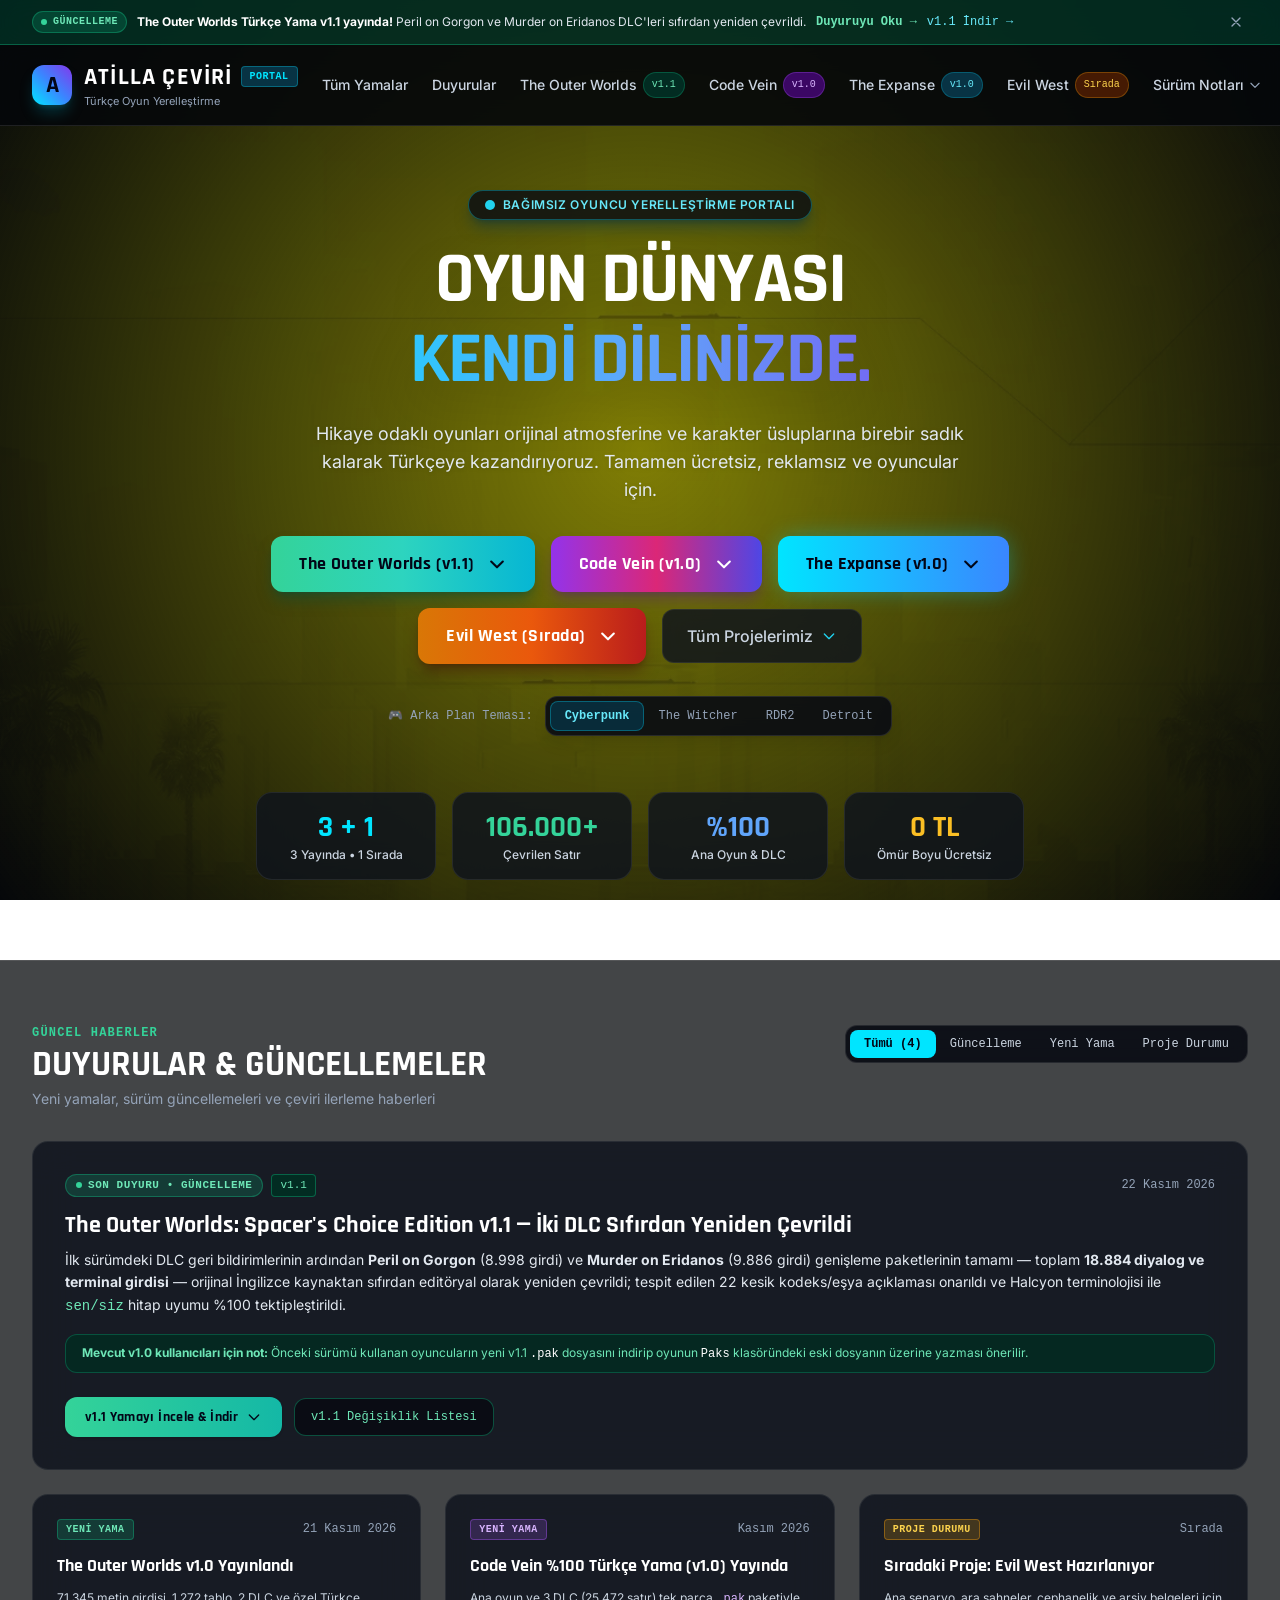
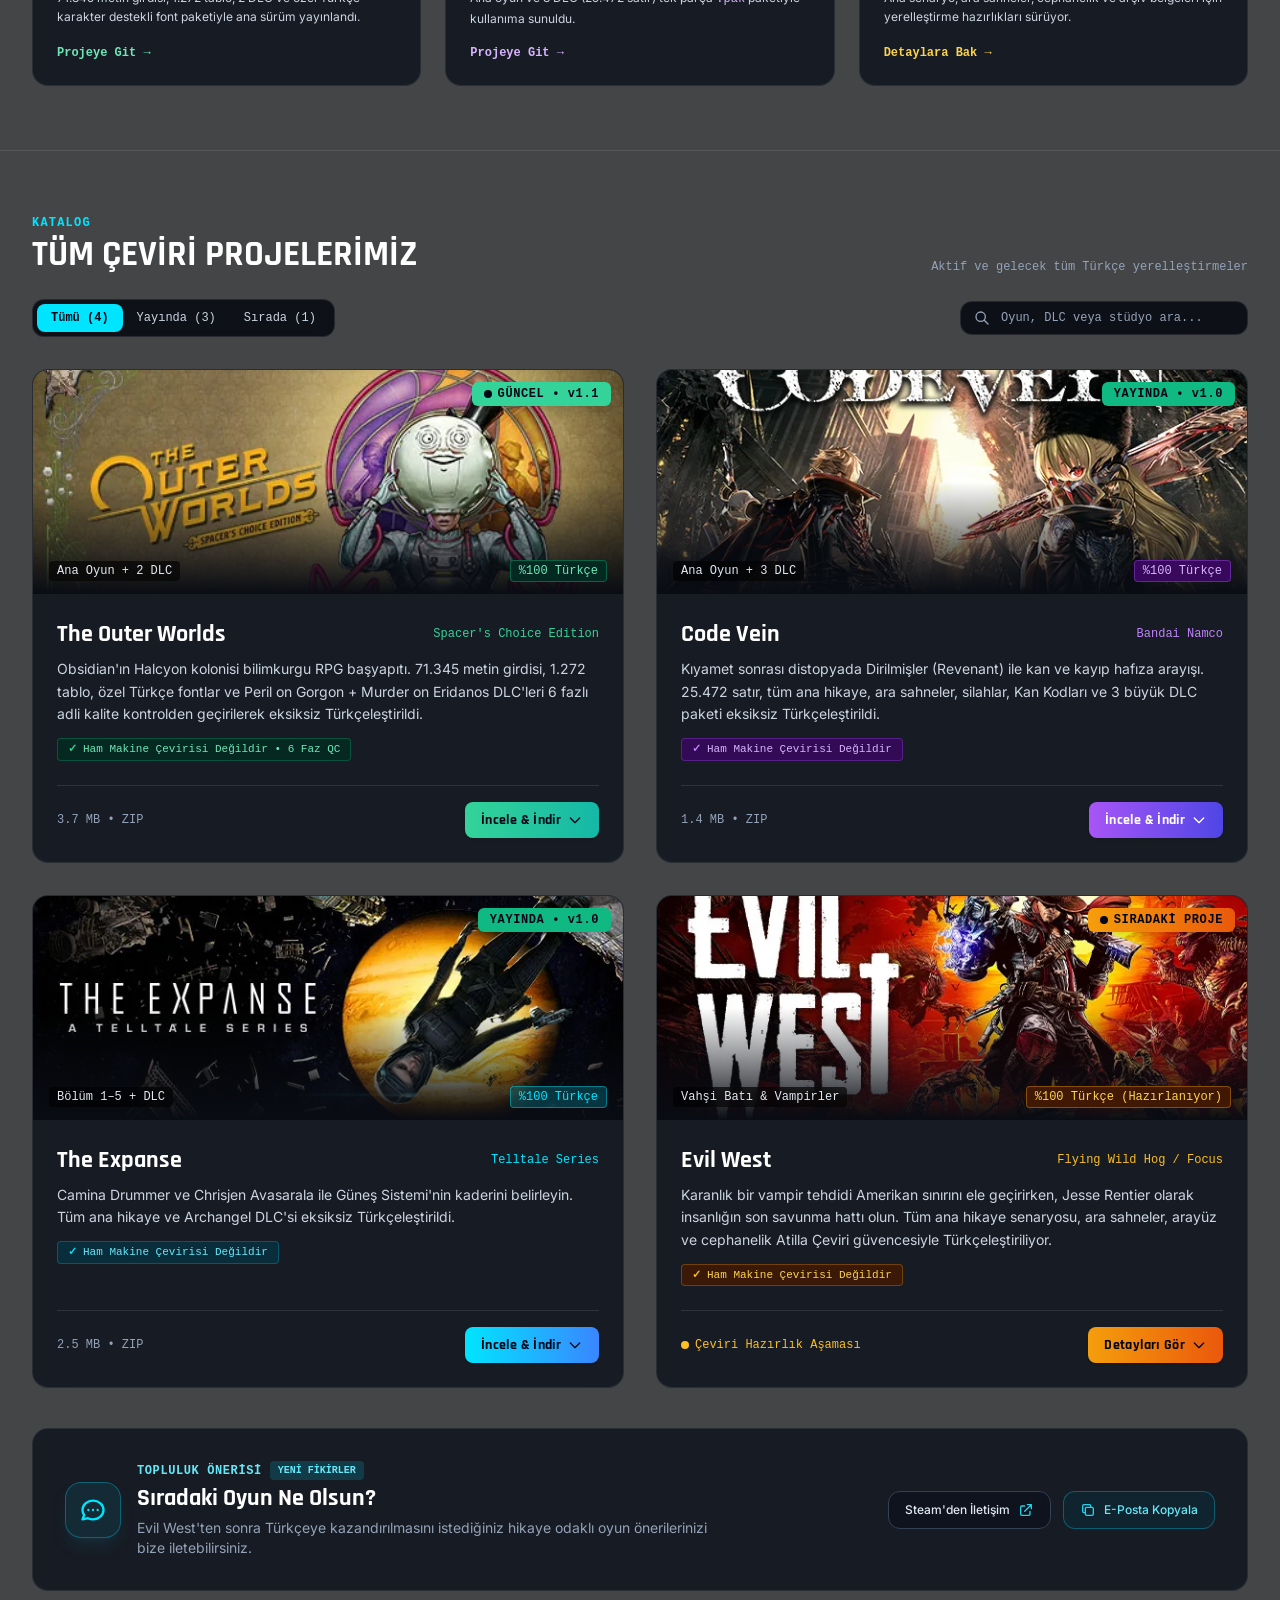
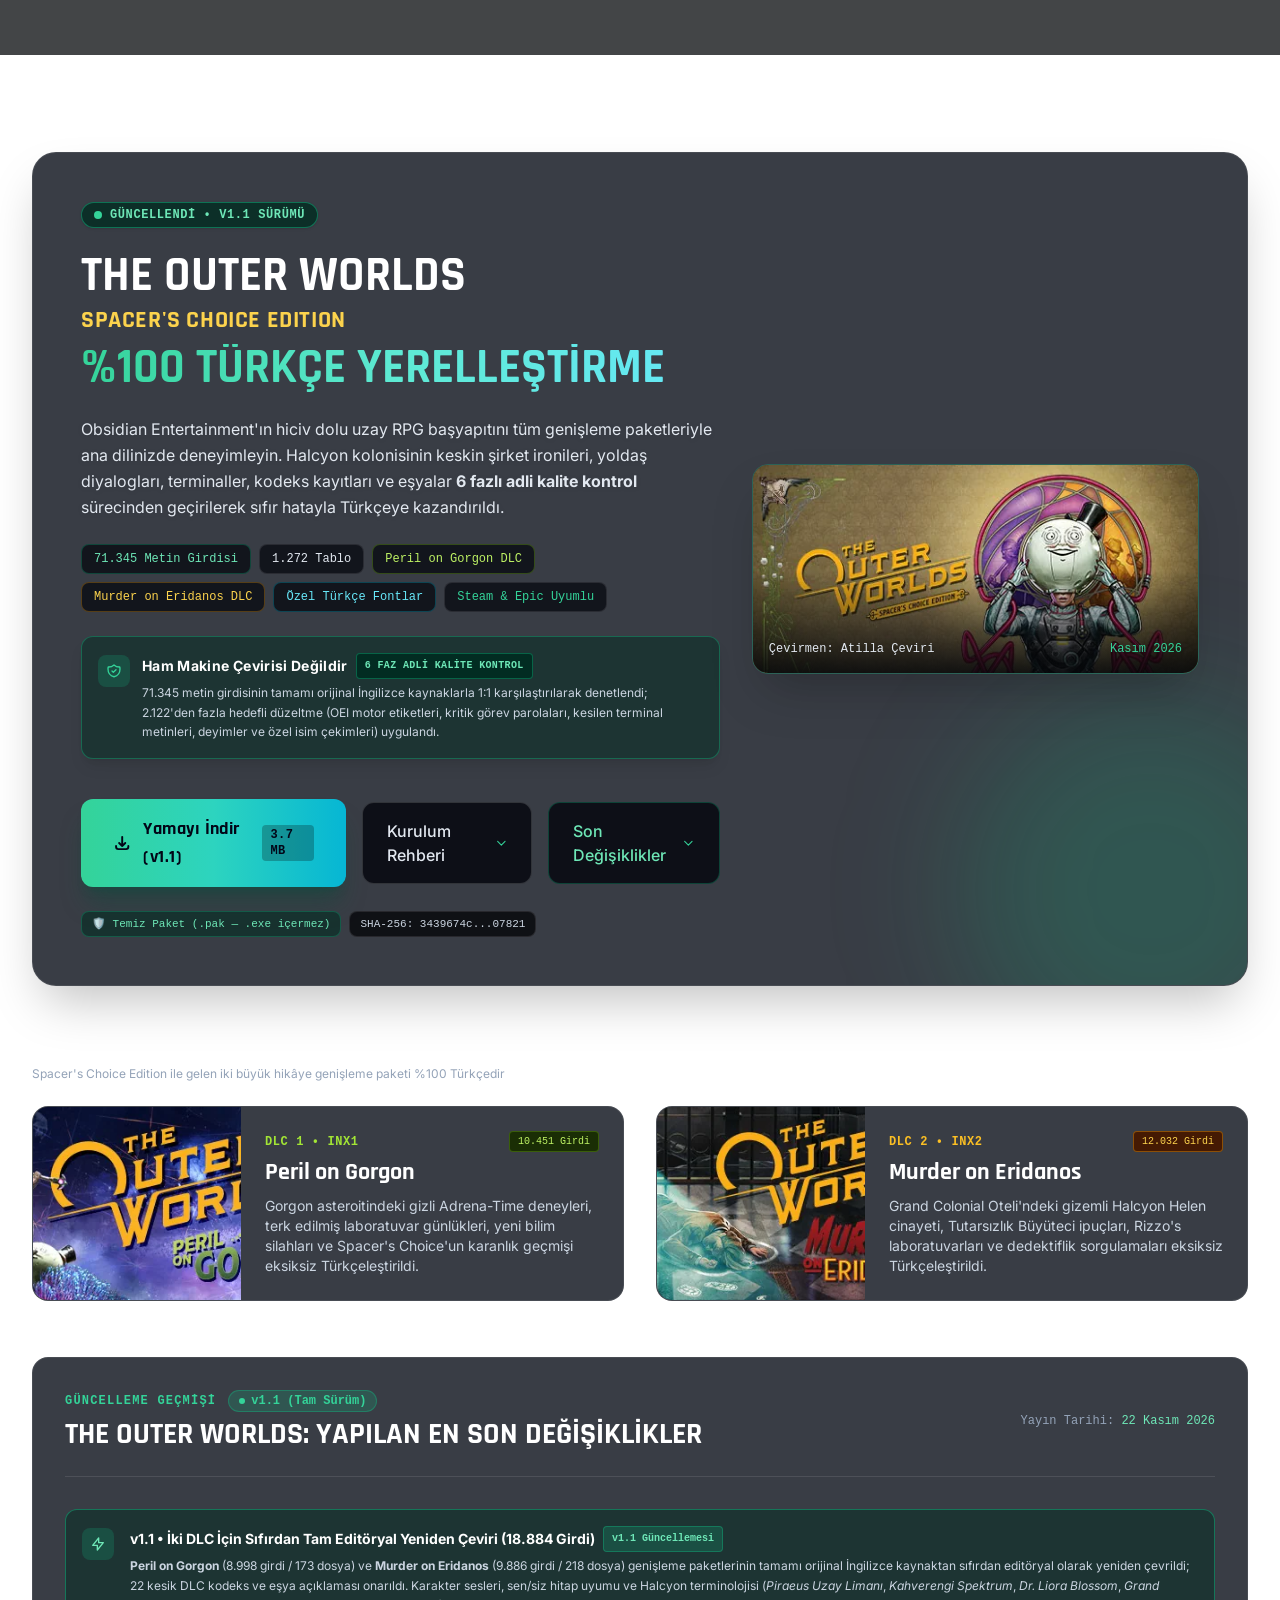
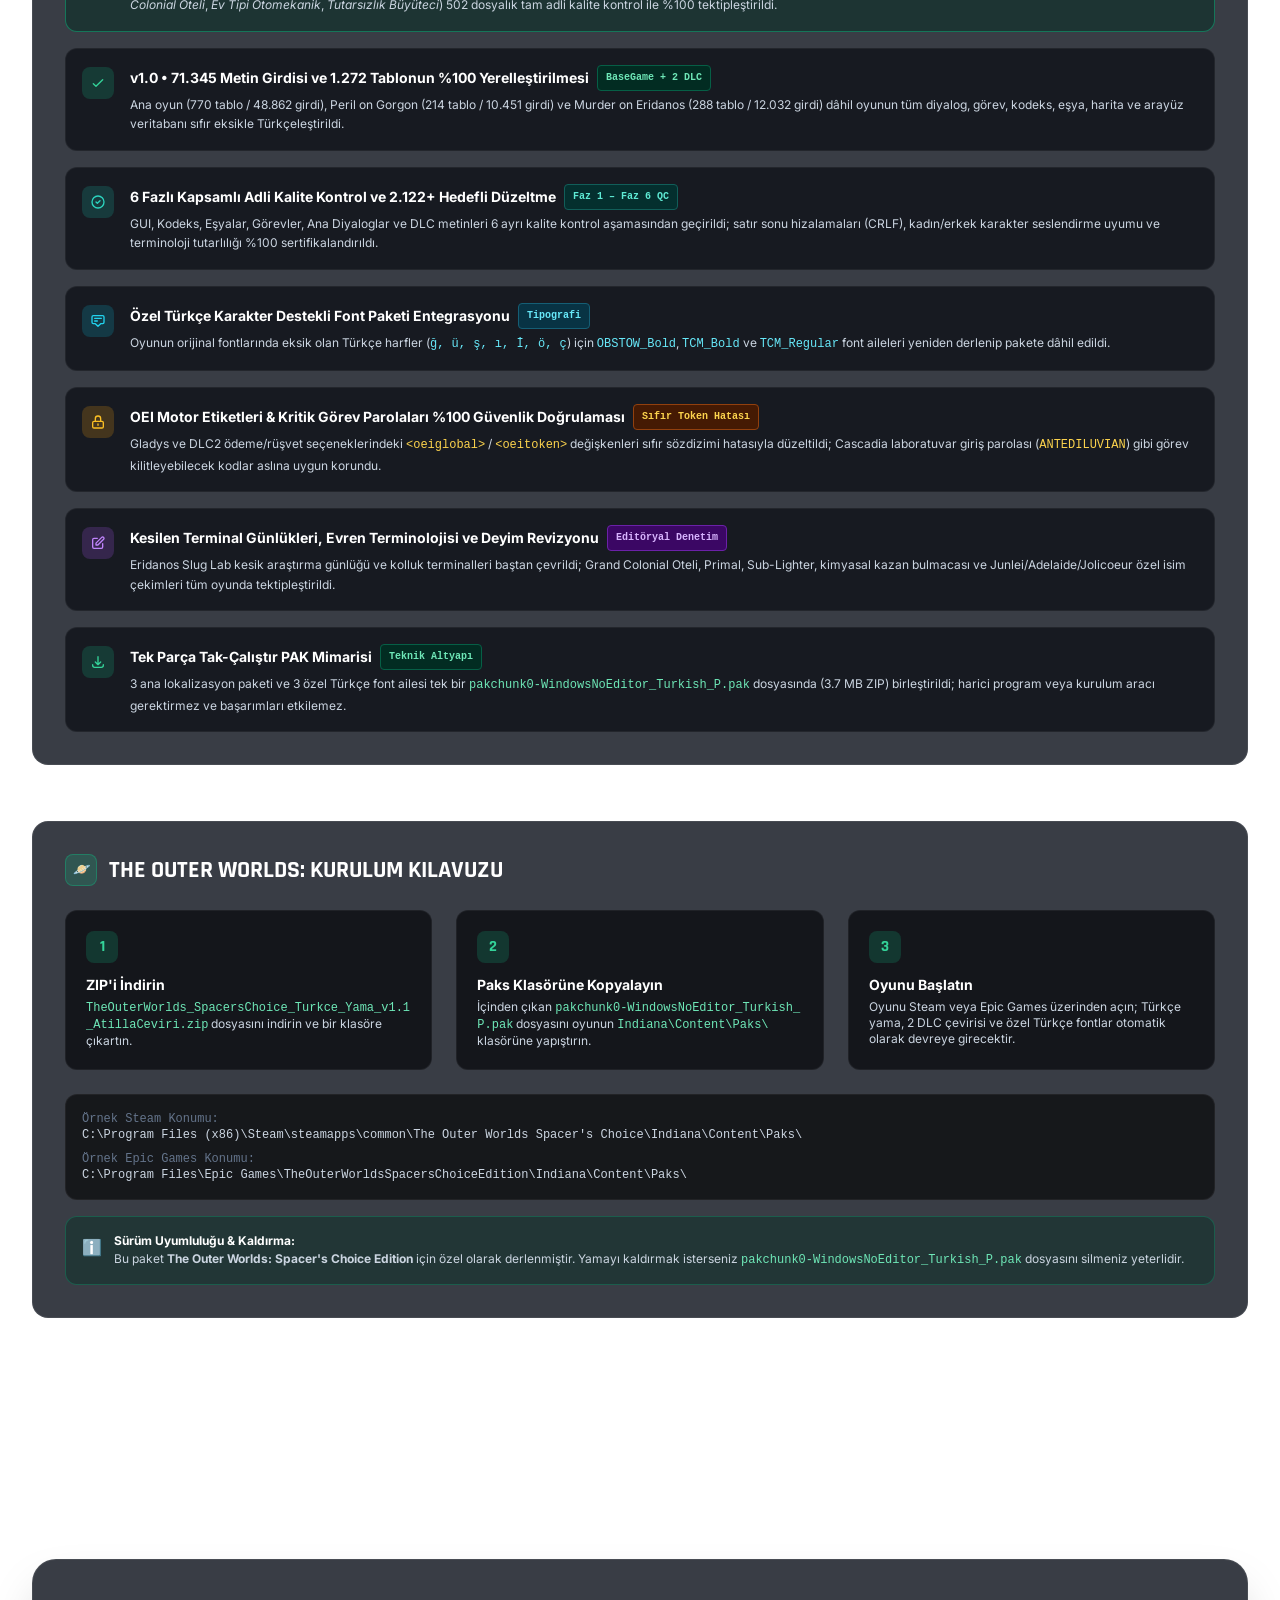
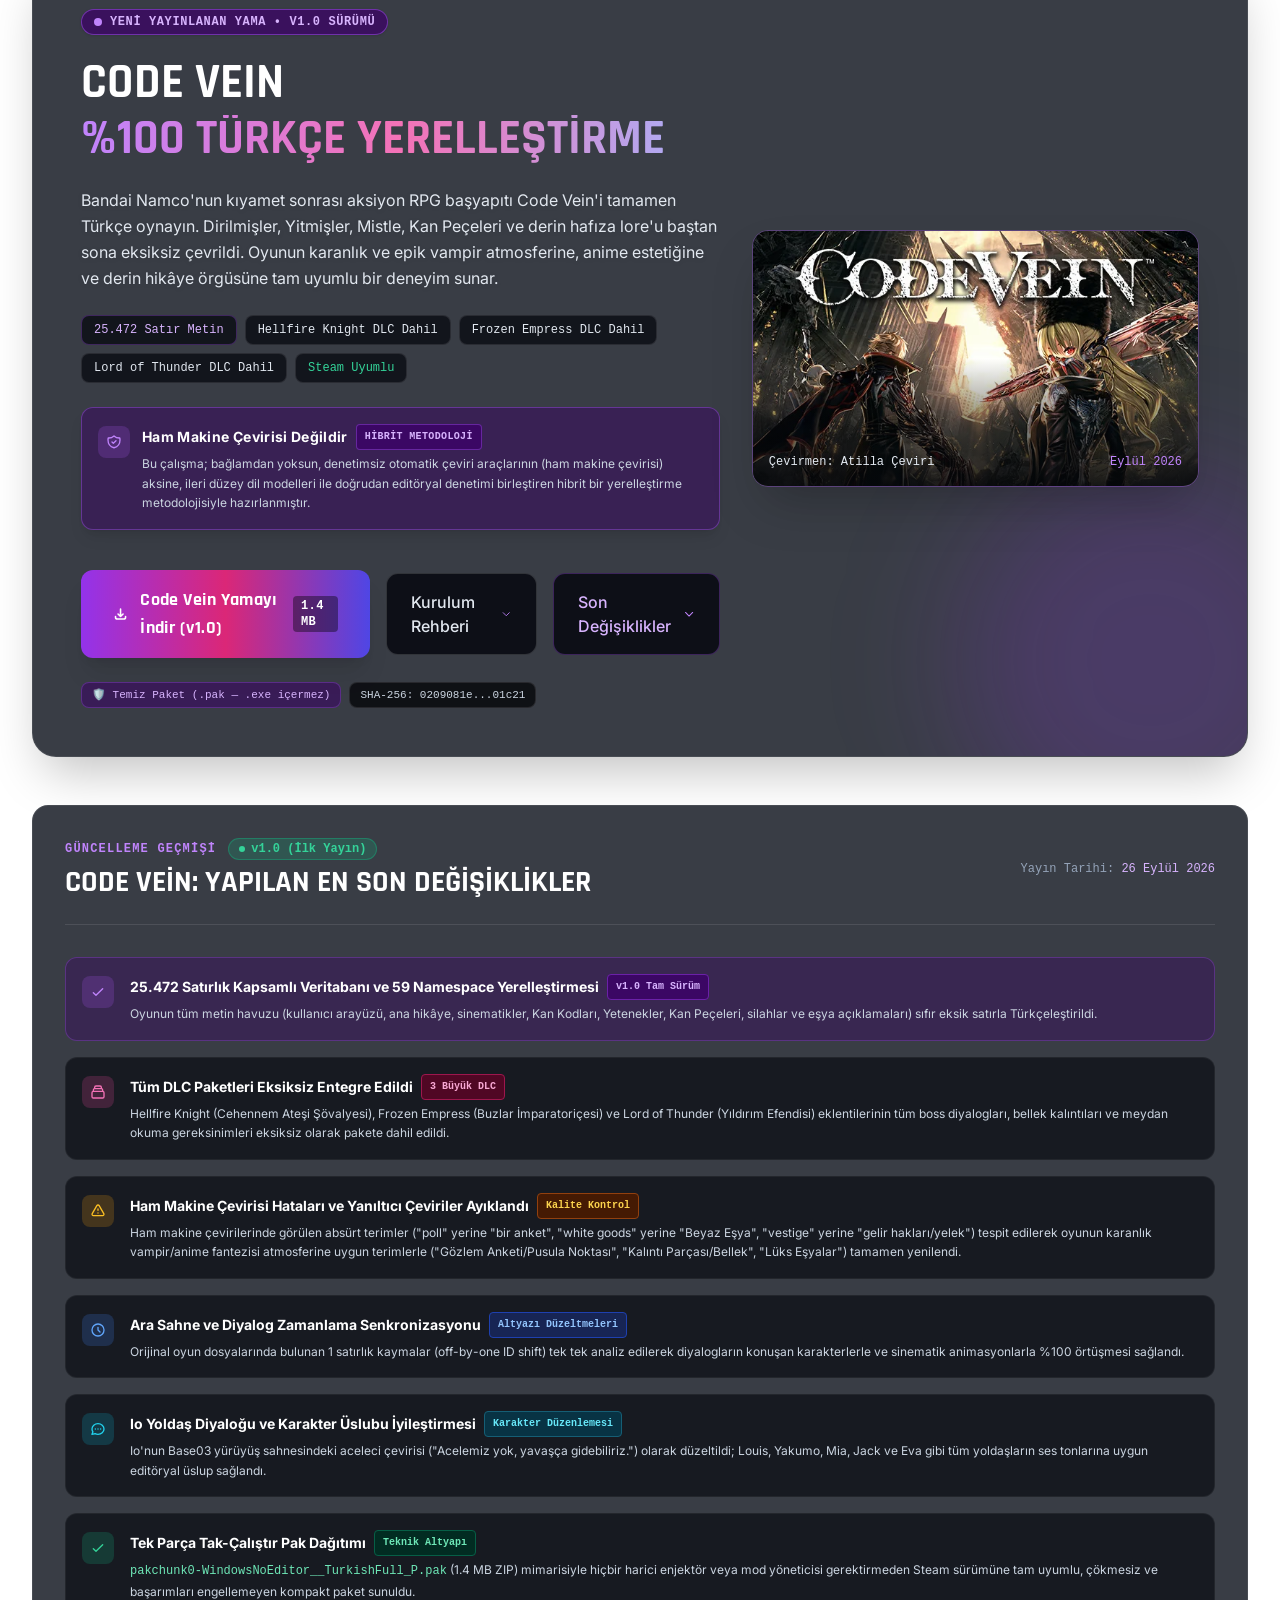
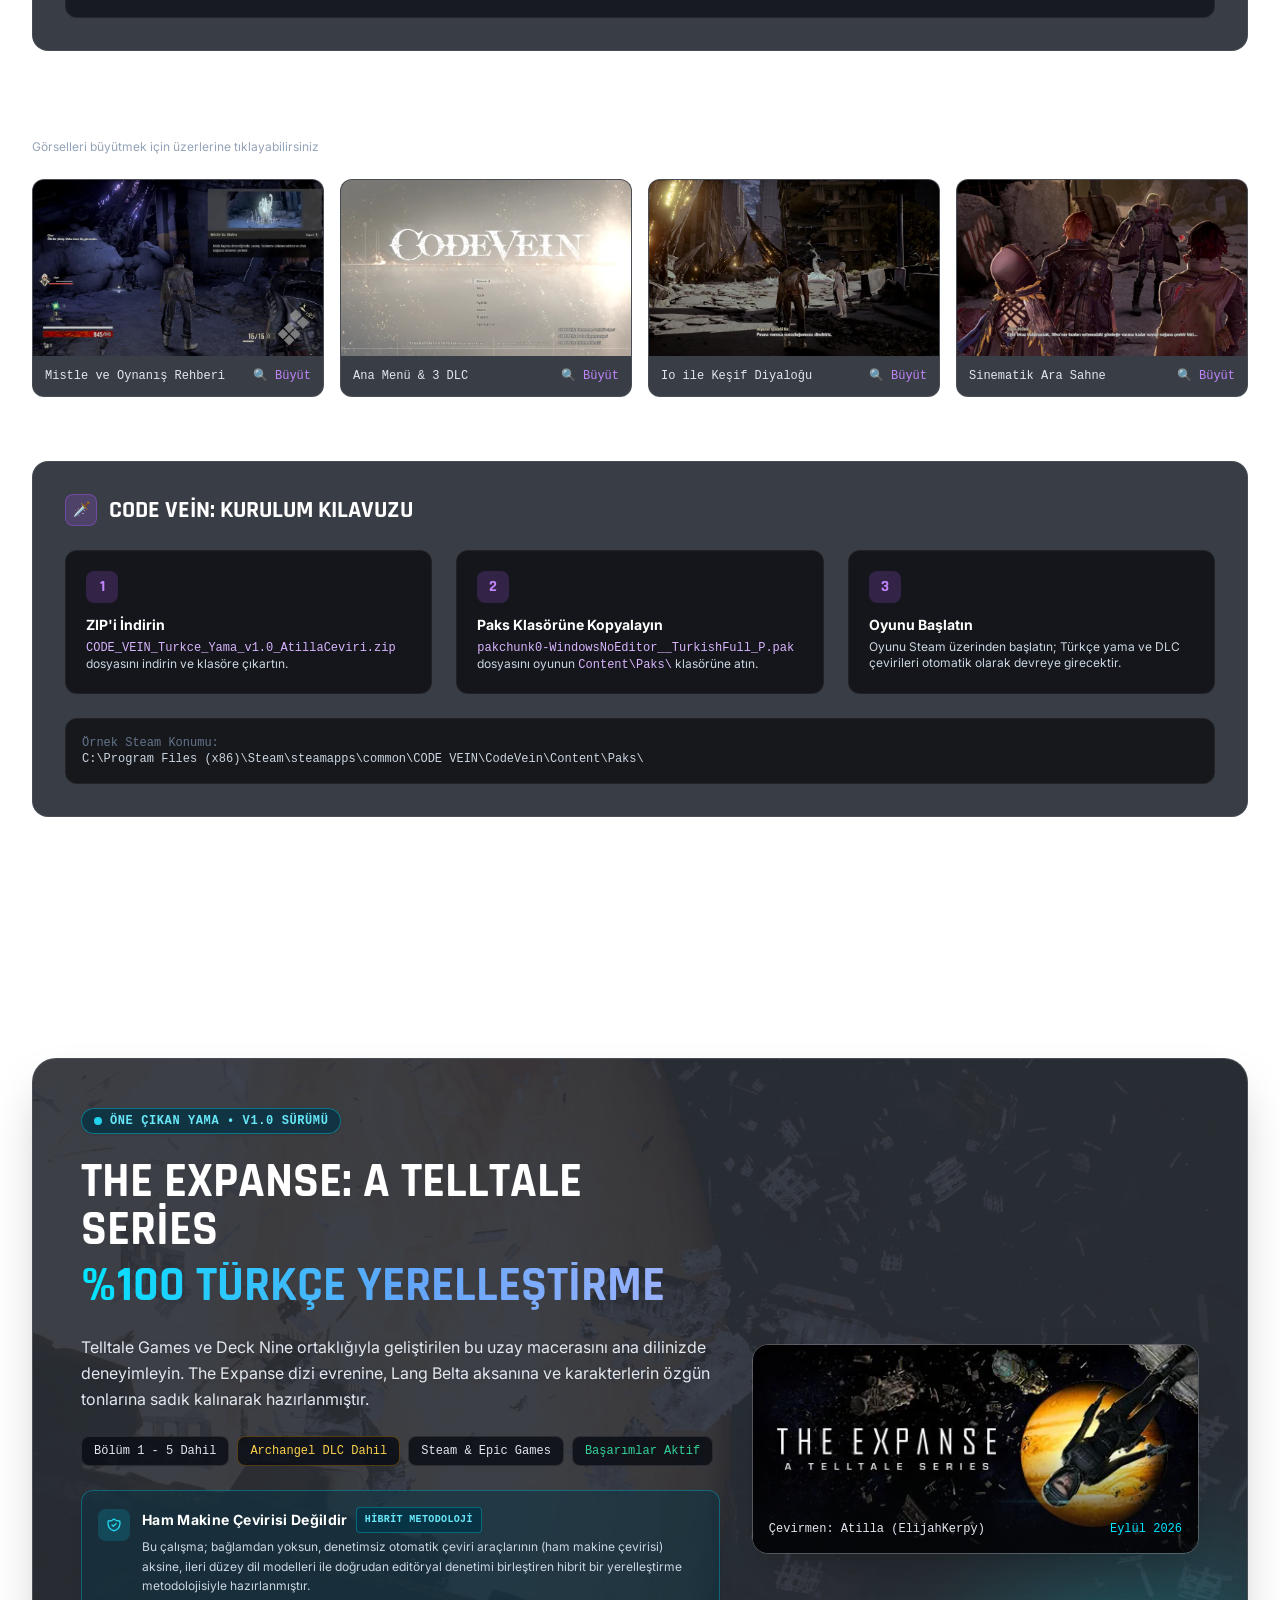
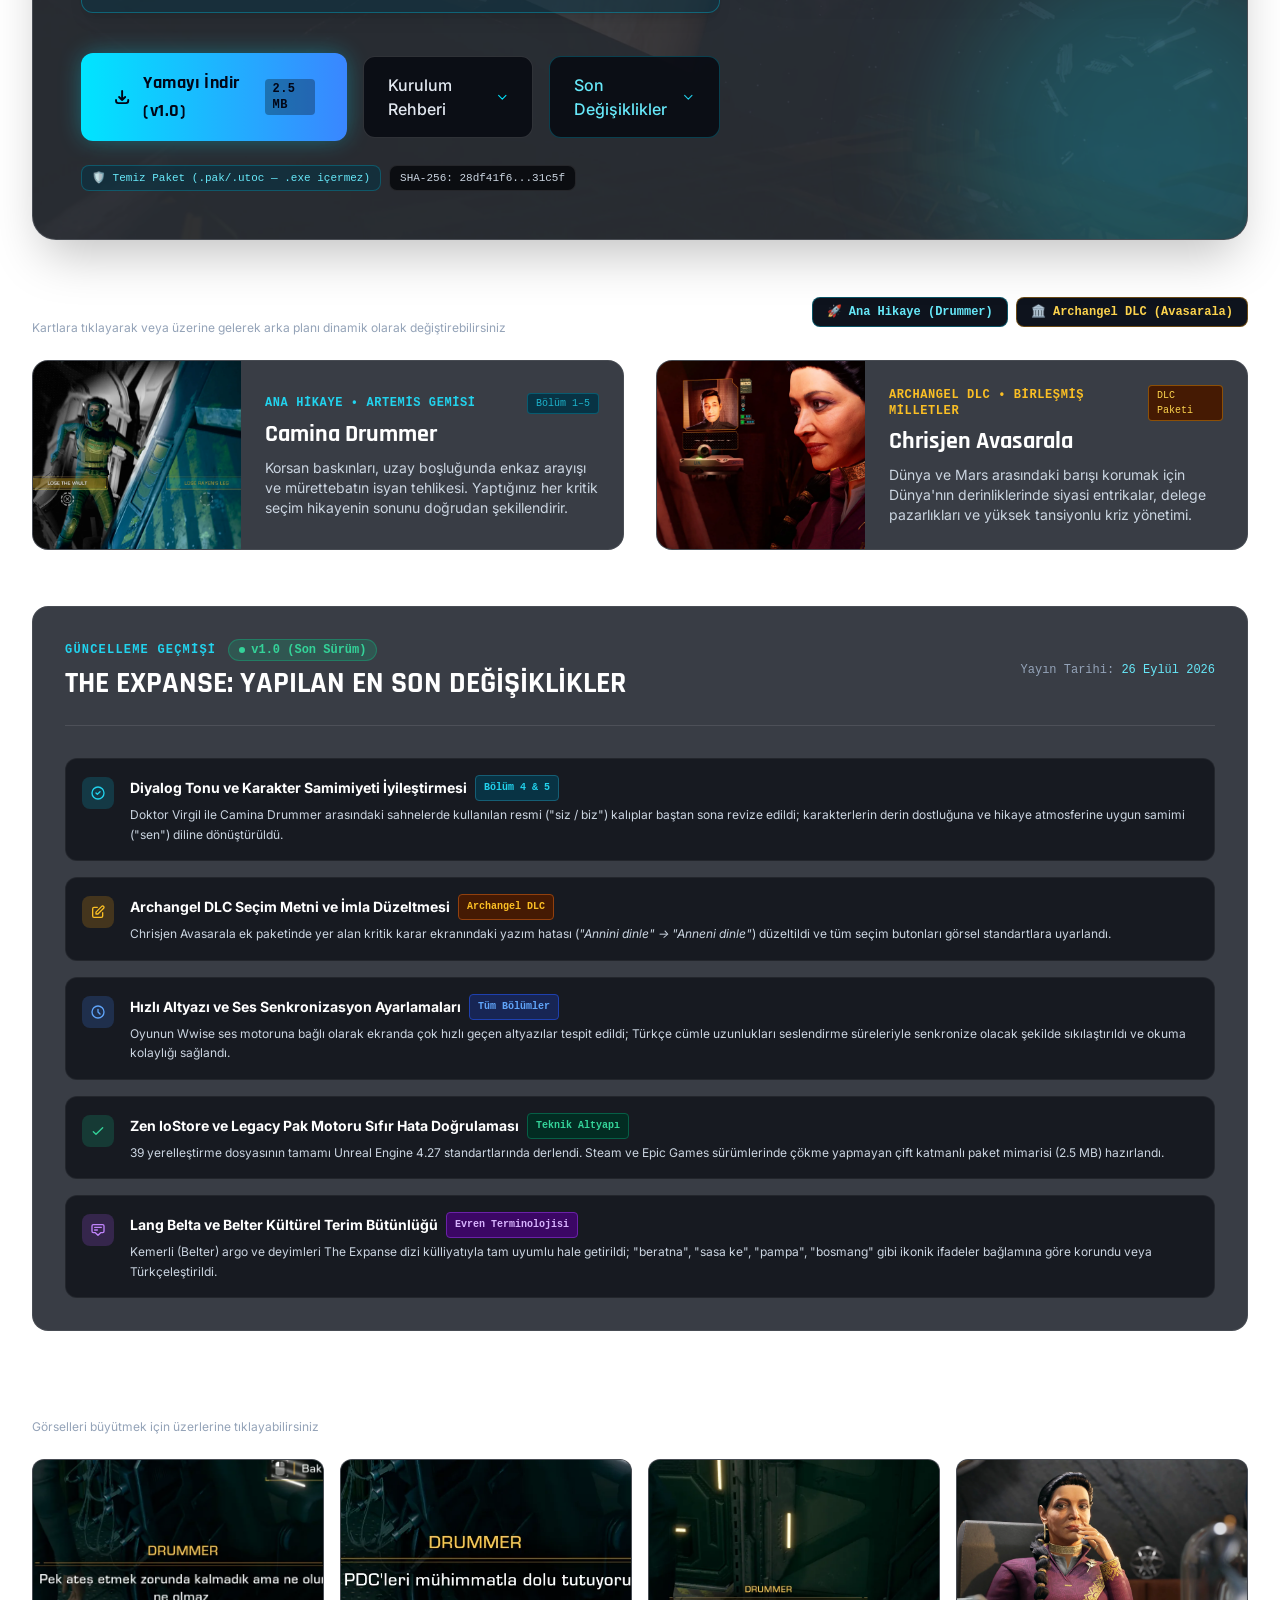
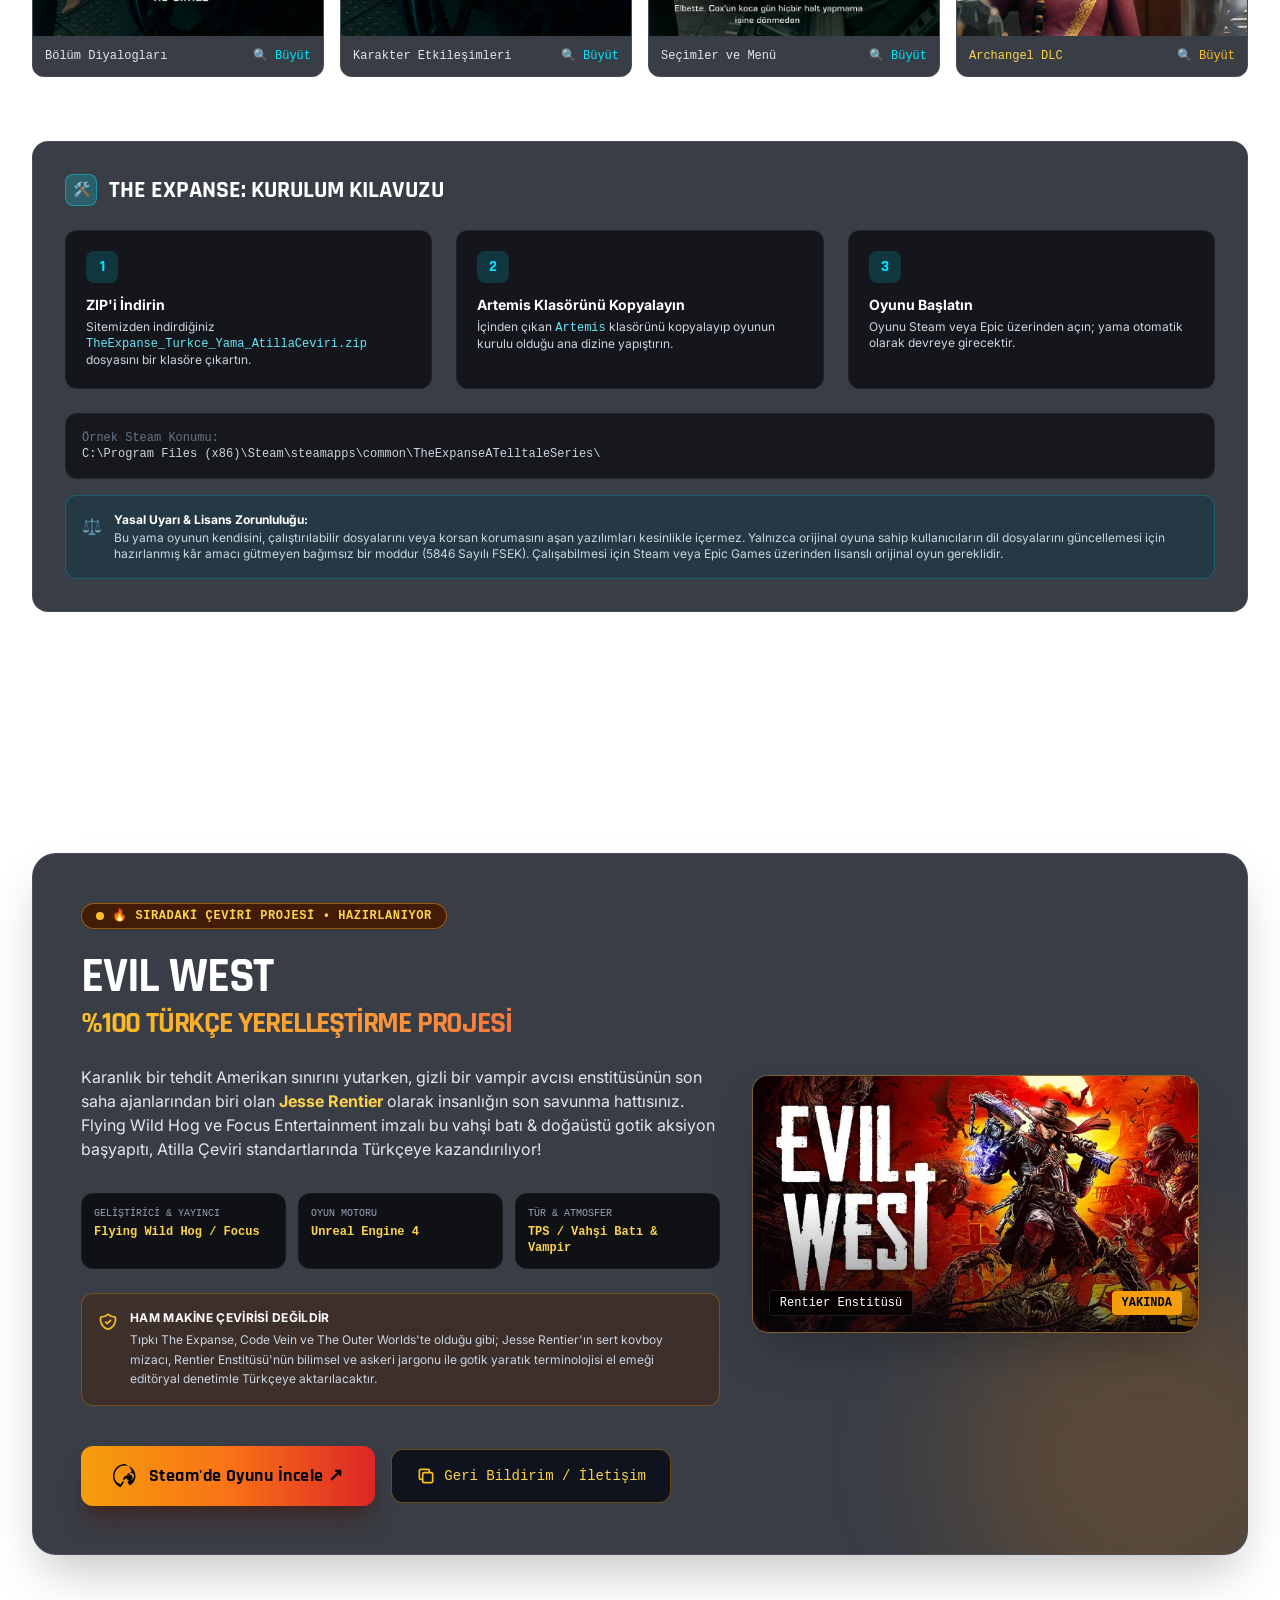
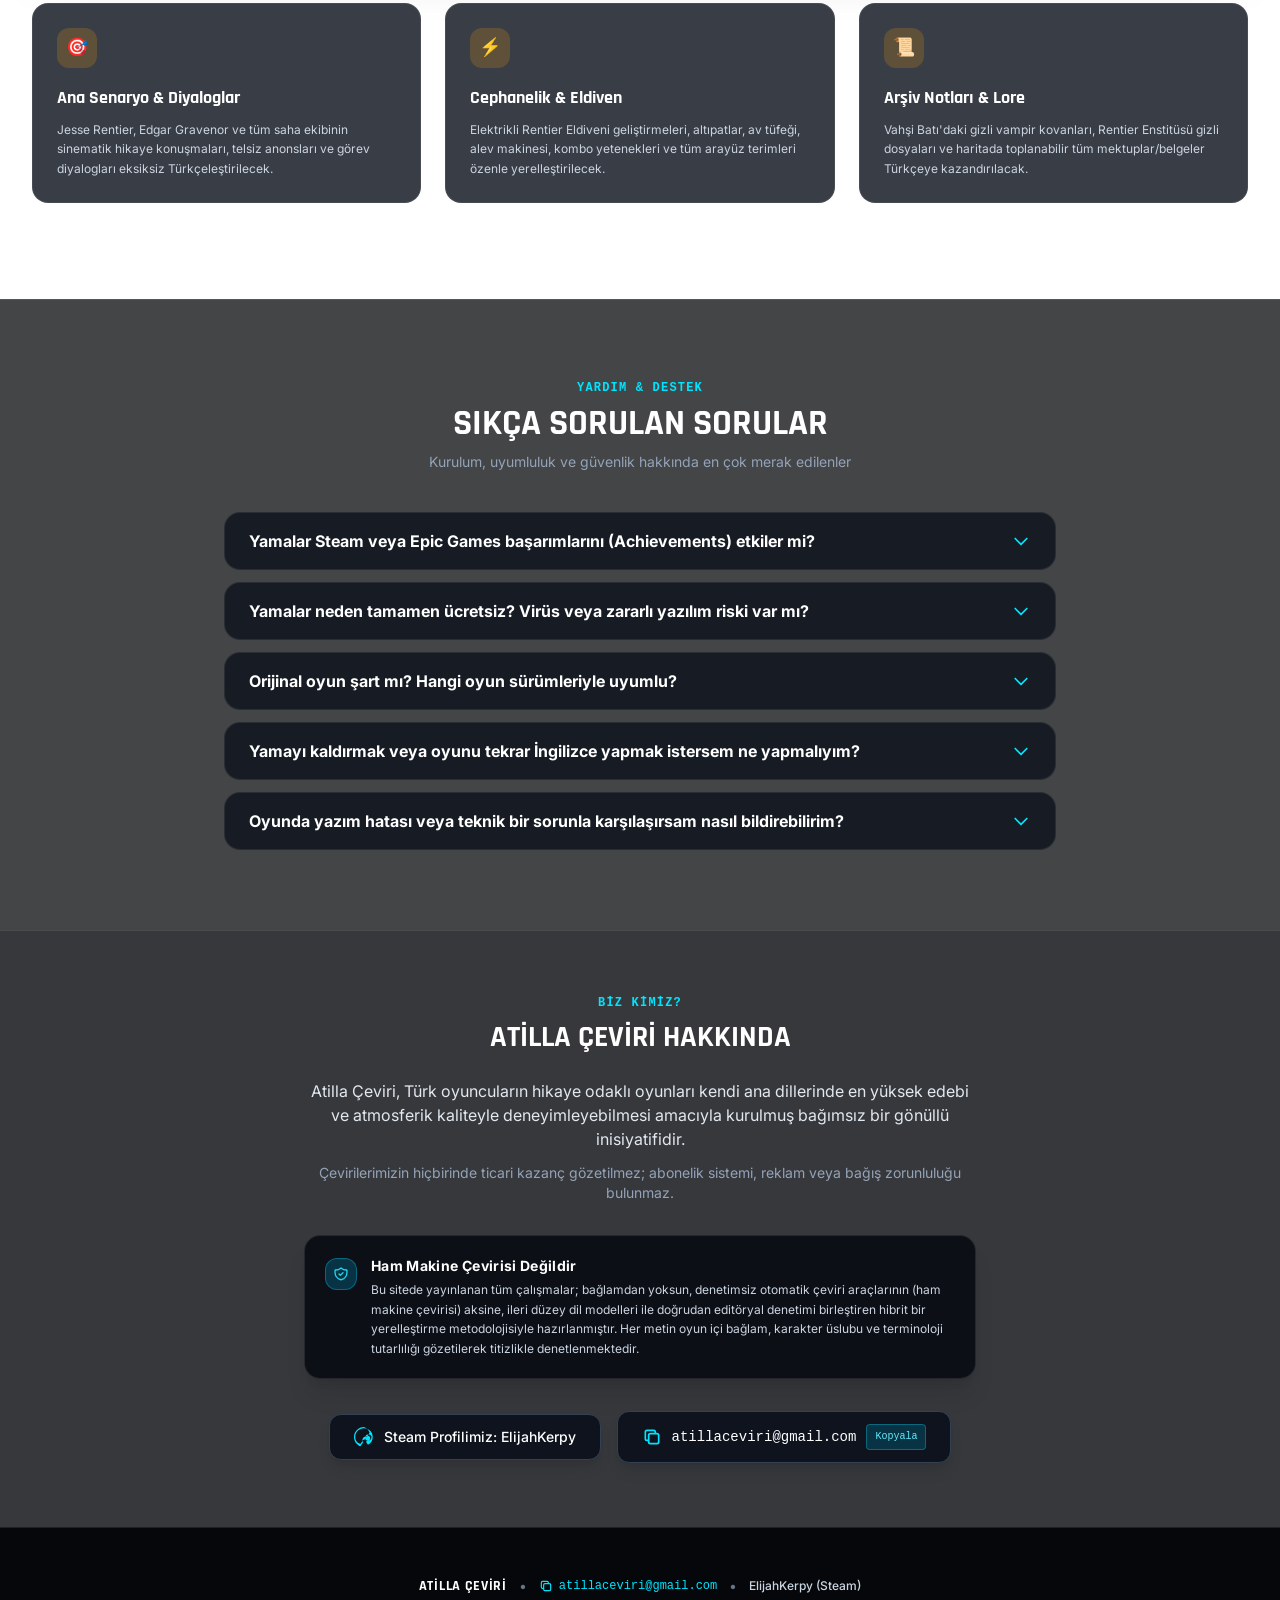
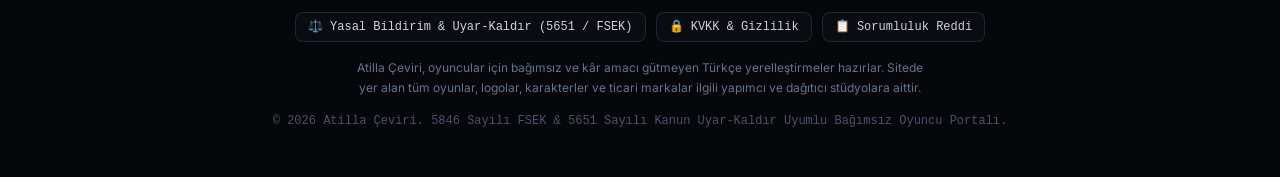
==== commit 0c87e1be: "Add Duyurular (Announcements) bar and section for update visibility" ====
--- a/index.html
+++ b/index.html
@@ -172,6 +172,24 @@
   <div id="bg-evilwest" class="bg-layer" data-bg="images/evilwest_bg.webp"></div>
   <div class="bg-overlay"></div>
 
+  <!-- TOP ANNOUNCEMENT BAR (Dismissible per LATEST_ANNOUNCEMENT_ID) -->
+  <div id="top-announcement-bar" data-ann-id="2026-11-22-tow-v11" class="relative z-50 bg-emerald-950/90 border-b border-emerald-500/40 backdrop-blur-md text-xs text-slate-200">
+    <div class="max-w-7xl mx-auto px-4 sm:px-6 lg:px-8 py-2.5 flex items-center justify-between gap-3">
+      <div class="flex items-center gap-2.5 flex-wrap">
+        <span class="inline-flex items-center gap-1.5 px-2 py-0.5 rounded-full bg-emerald-500/20 border border-emerald-500/40 text-emerald-300 text-[10px] font-mono font-bold uppercase tracking-wider shrink-0">
+          <span class="w-1.5 h-1.5 rounded-full bg-emerald-400 animate-pulse"></span>
+          <span>GÜNCELLEME</span>
+        </span>
+        <span><strong class="text-white">The Outer Worlds Türkçe Yama v1.1 yayında!</strong> Peril on Gorgon ve Murder on Eridanos DLC'leri sıfırdan yeniden çevrildi.</span>
+        <a href="#duyurular" onclick="goToAnnouncements(event)" class="text-emerald-300 hover:text-white font-mono font-bold transition">Duyuruyu Oku →</a>
+        <a href="#outerworlds" onclick="goToOuterWorlds(event)" class="hidden sm:inline text-cyan-300 hover:text-white font-mono transition">v1.1 İndir →</a>
+      </div>
+      <button type="button" onclick="dismissTopAnnouncement()" aria-label="Duyuruyu Kapat" title="Bu duyuruyu gizle" class="p-1 rounded-lg hover:bg-white/5 text-slate-400 hover:text-white transition shrink-0 cursor-pointer">
+        <svg class="w-4 h-4" fill="none" stroke="currentColor" viewBox="0 0 24 24"><path stroke-linecap="round" stroke-linejoin="round" stroke-width="2" d="M6 18L18 6M6 6l12 12"/></svg>
+      </button>
+    </div>
+  </div>
+
   <!-- NAVBAR -->
   <header class="sticky top-0 z-50 backdrop-blur-md bg-dark-950/90 border-b border-white/10 transition-colors">
     <div class="max-w-7xl mx-auto px-4 sm:px-6 lg:px-8 h-20 flex items-center justify-between gap-6">
@@ -191,8 +209,15 @@
       </a>
       
       <!-- Clean Single-Line Nav Links -->
-      <nav class="hidden lg:flex items-center gap-5 xl:gap-6 text-sm font-medium text-slate-300 whitespace-nowrap">
+      <nav class="hidden lg:flex items-center gap-4 xl:gap-6 text-sm font-medium text-slate-300 whitespace-nowrap">
         <a href="#yamalar" onclick="goToSection('yamalar', 'portal', event)" class="hover:text-brand-cyan transition">Tüm Yamalar</a>
+        <a href="#duyurular" onclick="goToAnnouncements(event)" class="hover:text-emerald-400 transition flex items-center gap-1.5">
+          <span>Duyurular</span>
+          <span id="nav-ann-badge" class="inline-flex items-center gap-1 text-[10px] font-mono px-1.5 py-0.5 rounded-full bg-emerald-500/20 text-emerald-300 border border-emerald-500/40">
+            <span class="w-1.5 h-1.5 rounded-full bg-emerald-400 animate-pulse"></span>
+            <span>YENİ</span>
+          </span>
+        </a>
         <a href="#outerworlds" onclick="goToOuterWorlds(event)" class="hover:text-emerald-400 transition flex items-center gap-1.5">
           <span>The Outer Worlds</span>
           <span class="text-[10px] font-mono px-2 py-0.5 rounded-full bg-emerald-950 text-emerald-300 border border-emerald-500/30">v1.1</span>
@@ -258,6 +283,10 @@
     <!-- Mobile Navigation Drawer -->
     <div id="mobile-menu" class="hidden lg:hidden border-t border-white/10 bg-dark-950/95 backdrop-blur-xl">
       <div class="max-w-7xl mx-auto px-4 py-4 space-y-2 text-sm font-medium">
+        <a href="#duyurular" onclick="closeMobileMenu(); goToAnnouncements(event)" class="flex items-center justify-between px-3.5 py-2.5 rounded-xl bg-emerald-950/40 border border-emerald-500/30 text-emerald-300 transition">
+          <span>Duyurular & Güncellemeler</span>
+          <span id="mobile-ann-badge" class="text-[10px] font-mono px-2 py-0.5 rounded-full bg-emerald-500/20 border border-emerald-500/40 text-emerald-300">YENİ • 22 Kas</span>
+        </a>
         <a href="#yamalar" onclick="closeMobileMenu(); goToSection('yamalar', 'portal', event)" class="block px-3.5 py-2.5 rounded-xl hover:bg-white/5 text-slate-200 transition">Tüm Yamalar (Katalog)</a>
         <a href="#outerworlds" onclick="closeMobileMenu(); goToOuterWorlds(event)" class="flex items-center justify-between px-3.5 py-2.5 rounded-xl bg-emerald-950/40 border border-emerald-500/25 text-emerald-300 transition">
           <span>The Outer Worlds: Spacer's Choice</span>
@@ -372,6 +401,115 @@
       </div>
     </section>
 
+    <!-- SECTION 0.5: DUYURULAR & GÜNCELLEMELER
+         Yeni duyuru eklemek için:
+         1) Alttaki script içinde LATEST_ANNOUNCEMENT_ID değerini yeni benzersiz ID ile değiştirin (örn. '2026-12-01-yeni-yazi').
+         2) Sayfa başındaki #top-announcement-bar metnini ve data-ann-id özelliğini güncelleyin.
+         3) Öne çıkan duyuru kartını güncelleyip önceki duyuruyu 3 sütunlu arşive ekleyin.
+    -->
+    <section id="duyurular" class="py-16 border-t border-white/10 bg-dark-950/75">
+      <div class="max-w-7xl mx-auto px-4 sm:px-6 lg:px-8">
+        <div class="flex flex-col md:flex-row md:items-end justify-between mb-8 gap-4">
+          <div>
+            <h2 class="text-xs font-bold text-emerald-400 uppercase tracking-widest font-mono">GÜNCEL HABERLER</h2>
+            <p class="mt-1 text-3xl sm:text-4xl font-display font-bold text-white uppercase">Duyurular & Güncellemeler</p>
+            <p class="mt-1 text-xs sm:text-sm text-slate-400">Yeni yamalar, sürüm güncellemeleri ve çeviri ilerleme haberleri</p>
+          </div>
+          <div class="inline-flex flex-wrap p-1 rounded-xl bg-dark-900/90 border border-white/10 backdrop-blur self-start">
+            <button type="button" onclick="filterAnnouncements('all')" id="ann-filter-all" class="px-3.5 py-1.5 rounded-lg text-xs font-mono font-bold text-slate-950 bg-brand-cyan transition cursor-pointer">Tümü (4)</button>
+            <button type="button" onclick="filterAnnouncements('update')" id="ann-filter-update" class="px-3.5 py-1.5 rounded-lg text-xs font-mono text-slate-300 hover:text-emerald-300 transition cursor-pointer">Güncelleme</button>
+            <button type="button" onclick="filterAnnouncements('release')" id="ann-filter-release" class="px-3.5 py-1.5 rounded-lg text-xs font-mono text-slate-300 hover:text-cyan-300 transition cursor-pointer">Yeni Yama</button>
+            <button type="button" onclick="filterAnnouncements('status')" id="ann-filter-status" class="px-3.5 py-1.5 rounded-lg text-xs font-mono text-slate-300 hover:text-amber-300 transition cursor-pointer">Proje Durumu</button>
+          </div>
+        </div>
+
+        <!-- Featured Latest Announcement -->
+        <article data-ann-card data-ann-type="update" class="glass-card rounded-2xl p-6 sm:p-8 mb-6 border-emerald-500/50 bg-emerald-950/50">
+          <div class="flex flex-wrap items-center justify-between gap-3 mb-3">
+            <div class="flex flex-wrap items-center gap-2">
+              <span class="inline-flex items-center gap-1.5 px-2.5 py-0.5 rounded-full bg-emerald-500/20 border border-emerald-500/40 text-emerald-300 text-[11px] font-mono font-bold uppercase tracking-wider">
+                <span class="w-1.5 h-1.5 rounded-full bg-emerald-400 animate-pulse"></span>
+                <span>SON DUYURU • GÜNCELLEME</span>
+              </span>
+              <span class="text-[11px] font-mono px-2 py-0.5 rounded bg-emerald-950 text-emerald-300 border border-emerald-500/40">v1.1</span>
+            </div>
+            <span class="text-xs font-mono text-slate-400">22 Kasım 2026</span>
+          </div>
+
+          <h3 class="text-xl sm:text-2xl font-display font-bold text-white mb-2">
+            The Outer Worlds: Spacer's Choice Edition v1.1 — İki DLC Sıfırdan Yeniden Çevrildi
+          </h3>
+          <p class="text-sm text-slate-200 leading-relaxed mb-4">
+            İlk sürümdeki DLC geri bildirimlerinin ardından <strong>Peril on Gorgon</strong> (8.998 girdi) ve <strong>Murder on Eridanos</strong> (9.886 girdi) genişleme paketlerinin tamamı — toplam <strong>18.884 diyalog ve terminal girdisi</strong> — orijinal İngilizce kaynaktan sıfırdan editöryal olarak yeniden çevrildi; tespit edilen 22 kesik kodeks/eşya açıklaması onarıldı ve Halcyon terminolojisi ile <code class="text-emerald-300 font-mono">sen/siz</code> hitap uyumu %100 tektipleştirildi.
+          </p>
+          <p class="text-xs text-emerald-300 bg-emerald-950/80 border border-emerald-500/30 rounded-xl px-4 py-2.5 mb-6">
+            <strong>Mevcut v1.0 kullanıcıları için not:</strong> Önceki sürümü kullanan oyuncuların yeni v1.1 <code class="text-white font-mono">.pak</code> dosyasını indirip oyunun <code class="text-white font-mono">Paks</code> klasöründeki eski dosyanın üzerine yazması önerilir.
+          </p>
+
+          <div class="flex flex-wrap items-center gap-3">
+            <button type="button" onclick="goToOuterWorlds(event)" class="inline-flex items-center gap-2 px-5 py-2.5 rounded-xl bg-gradient-to-r from-emerald-400 to-teal-500 text-slate-950 font-bold font-display text-sm tracking-wide hover:brightness-110 transition shadow cursor-pointer">
+              <span>v1.1 Yamayı İncele & İndir</span>
+              <svg class="w-4 h-4" fill="none" stroke="currentColor" viewBox="0 0 24 24"><path stroke-linecap="round" stroke-linejoin="round" stroke-width="2" d="M19 9l-7 7-7-7"/></svg>
+            </button>
+            <button type="button" onclick="goToSection('outerworlds-surum-notlari', 'outerworlds', event)" class="inline-flex items-center gap-2 px-4 py-2.5 rounded-xl bg-dark-900/90 border border-emerald-500/40 text-emerald-300 hover:text-white text-xs font-mono font-medium transition cursor-pointer">
+              <span>v1.1 Değişiklik Listesi</span>
+            </button>
+          </div>
+        </article>
+
+        <!-- Recent Announcements Grid -->
+        <div class="grid grid-cols-1 md:grid-cols-3 gap-6">
+          <article data-ann-card data-ann-type="release" class="glass-card rounded-2xl p-6 flex flex-col justify-between border-emerald-500/30">
+            <div>
+              <div class="flex items-center justify-between gap-2 mb-3">
+                <span class="text-[10px] font-mono font-bold uppercase tracking-wider px-2 py-0.5 rounded bg-emerald-500/20 text-emerald-300 border border-emerald-500/40">YENİ YAMA</span>
+                <span class="text-xs font-mono text-slate-400">21 Kasım 2026</span>
+              </div>
+              <h3 class="text-lg font-display font-bold text-white mb-2">The Outer Worlds v1.0 Yayınlandı</h3>
+              <p class="text-xs text-slate-300 leading-relaxed mb-4">
+                71.345 metin girdisi, 1.272 tablo, 2 DLC ve özel Türkçe karakter destekli font paketiyle ana sürüm yayınlandı.
+              </p>
+            </div>
+            <button type="button" onclick="goToOuterWorlds(event)" class="self-start text-xs font-mono font-bold text-emerald-300 hover:text-white transition cursor-pointer">
+              Projeye Git →
+            </button>
+          </article>
+
+          <article data-ann-card data-ann-type="release" class="glass-card rounded-2xl p-6 flex flex-col justify-between border-purple-500/40">
+            <div>
+              <div class="flex items-center justify-between gap-2 mb-3">
+                <span class="text-[10px] font-mono font-bold uppercase tracking-wider px-2 py-0.5 rounded bg-purple-500/20 text-purple-300 border border-purple-500/40">YENİ YAMA</span>
+                <span class="text-xs font-mono text-slate-400">Kasım 2026</span>
+              </div>
+              <h3 class="text-lg font-display font-bold text-white mb-2">Code Vein %100 Türkçe Yama (v1.0) Yayında</h3>
+              <p class="text-xs text-slate-300 leading-relaxed mb-4">
+                Ana oyun ve 3 DLC (25.472 satır) tek parça <code class="text-purple-300 font-mono">.pak</code> paketiyle kullanıma sunuldu.
+              </p>
+            </div>
+            <button type="button" onclick="goToCodeVein(event)" class="self-start text-xs font-mono font-bold text-purple-300 hover:text-white transition cursor-pointer">
+              Projeye Git →
+            </button>
+          </article>
+
+          <article data-ann-card data-ann-type="status" class="glass-card rounded-2xl p-6 flex flex-col justify-between border-amber-500/40">
+            <div>
+              <div class="flex items-center justify-between gap-2 mb-3">
+                <span class="text-[10px] font-mono font-bold uppercase tracking-wider px-2 py-0.5 rounded bg-amber-500/20 text-amber-300 border border-amber-500/40">PROJE DURUMU</span>
+                <span class="text-xs font-mono text-slate-400">Sırada</span>
+              </div>
+              <h3 class="text-lg font-display font-bold text-white mb-2">Sıradaki Proje: Evil West Hazırlanıyor</h3>
+              <p class="text-xs text-slate-300 leading-relaxed mb-4">
+                Ana senaryo, ara sahneler, cephanelik ve arşiv belgeleri için yerelleştirme hazırlıkları sürüyor.
+              </p>
+            </div>
+            <button type="button" onclick="goToEvilWest(event)" class="self-start text-xs font-mono font-bold text-amber-300 hover:text-white transition cursor-pointer">
+              Detaylara Bak →
+            </button>
+          </article>
+        </div>
+      </div>
+    </section>
+
     <!-- SECTION 1: PROJELERİMİZ -->
     <section id="yamalar" class="py-16 border-t border-white/10 bg-dark-950/75">
       <div class="max-w-7xl mx-auto px-4 sm:px-6 lg:px-8">
@@ -781,7 +919,7 @@
           <!-- Changelog Items List -->
           <div class="space-y-4">
             
-            <div class="p-4 rounded-xl bg-emerald-950/50 border border-emerald-400/50 flex items-start gap-4">
+            <div class="p-4 rounded-xl bg-emerald-950/50 border border-emerald-500/50 flex items-start gap-4">
               <div class="w-8 h-8 rounded-lg bg-emerald-500/20 text-emerald-300 flex items-center justify-center shrink-0 mt-0.5">
                 <svg class="w-4 h-4" fill="none" stroke="currentColor" viewBox="0 0 24 24"><path stroke-linecap="round" stroke-linejoin="round" stroke-width="2" d="M13 10V3L4 14h7v7l9-11h-7z"/></svg>
               </div>
@@ -2121,6 +2259,71 @@
       if (e && e.preventDefault) e.preventDefault();
       smoothScrollTo('dlc-section', 'dlc');
     }
+
+    // Announcements system (Top bar dismissal, unread badge, category filter)
+    const LATEST_ANNOUNCEMENT_ID = '2026-11-22-tow-v11';
+
+    function dismissTopAnnouncement() {
+      const bar = document.getElementById('top-announcement-bar');
+      if (bar) bar.classList.add('hidden');
+      try { localStorage.setItem('atillaceviri_dismissed_ann', LATEST_ANNOUNCEMENT_ID); } catch (e) {}
+    }
+
+    function markAnnouncementsSeen() {
+      ['nav-ann-badge', 'mobile-ann-badge'].forEach(id => {
+        const el = document.getElementById(id);
+        if (el) el.classList.add('hidden');
+      });
+      try { localStorage.setItem('atillaceviri_seen_ann', LATEST_ANNOUNCEMENT_ID); } catch (e) {}
+    }
+
+    function goToAnnouncements(e) {
+      if (e && e.preventDefault) e.preventDefault();
+      markAnnouncementsSeen();
+      smoothScrollTo('duyurular', 'portal');
+    }
+
+    function filterAnnouncements(type) {
+      ['all', 'update', 'release', 'status'].forEach(t => {
+        const btn = document.getElementById('ann-filter-' + t);
+        if (!btn) return;
+        if (t === type) {
+          btn.className = 'px-3.5 py-1.5 rounded-lg text-xs font-mono font-bold text-slate-950 bg-brand-cyan transition cursor-pointer';
+        } else {
+          btn.className = 'px-3.5 py-1.5 rounded-lg text-xs font-mono text-slate-300 hover:text-white transition cursor-pointer';
+        }
+      });
+      document.querySelectorAll('[data-ann-card]').forEach(card => {
+        const cardType = card.dataset.annType || '';
+        card.classList.toggle('hidden', type !== 'all' && cardType !== type);
+      });
+    }
+
+    (function initAnnouncements() {
+      try {
+        if (localStorage.getItem('atillaceviri_dismissed_ann') === LATEST_ANNOUNCEMENT_ID) {
+          const bar = document.getElementById('top-announcement-bar');
+          if (bar) bar.classList.add('hidden');
+        }
+        if (localStorage.getItem('atillaceviri_seen_ann') === LATEST_ANNOUNCEMENT_ID) {
+          ['nav-ann-badge', 'mobile-ann-badge'].forEach(id => {
+            const el = document.getElementById(id);
+            if (el) el.classList.add('hidden');
+          });
+        }
+      } catch (e) {}
+
+      const annSection = document.getElementById('duyurular');
+      if (annSection && 'IntersectionObserver' in window) {
+        const obs = new IntersectionObserver((entries) => {
+          if (entries.some(en => en.isIntersecting)) {
+            markAnnouncementsSeen();
+            obs.disconnect();
+          }
+        }, { threshold: 0.35 });
+        obs.observe(annSection);
+      }
+    })();
 
     // Context-aware background transitions & Back-to-Top button
     function scrollToTop() {
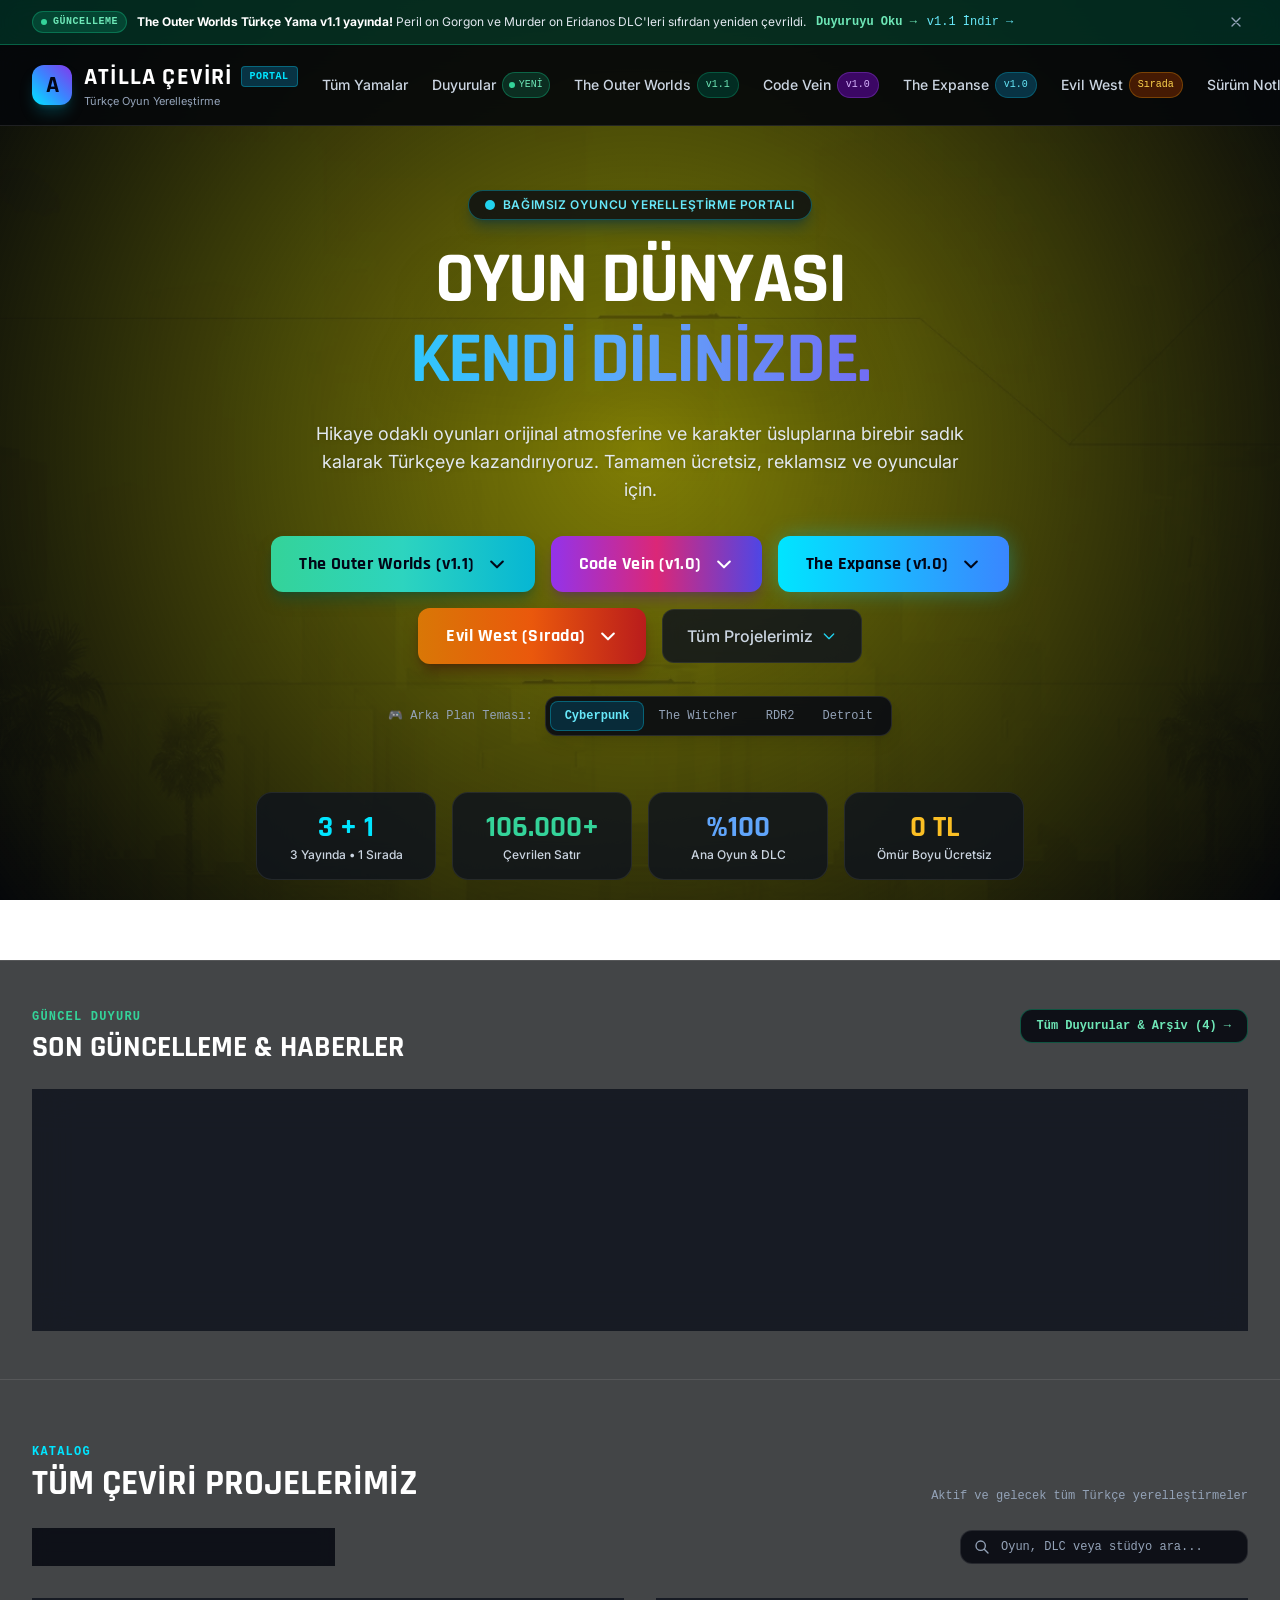
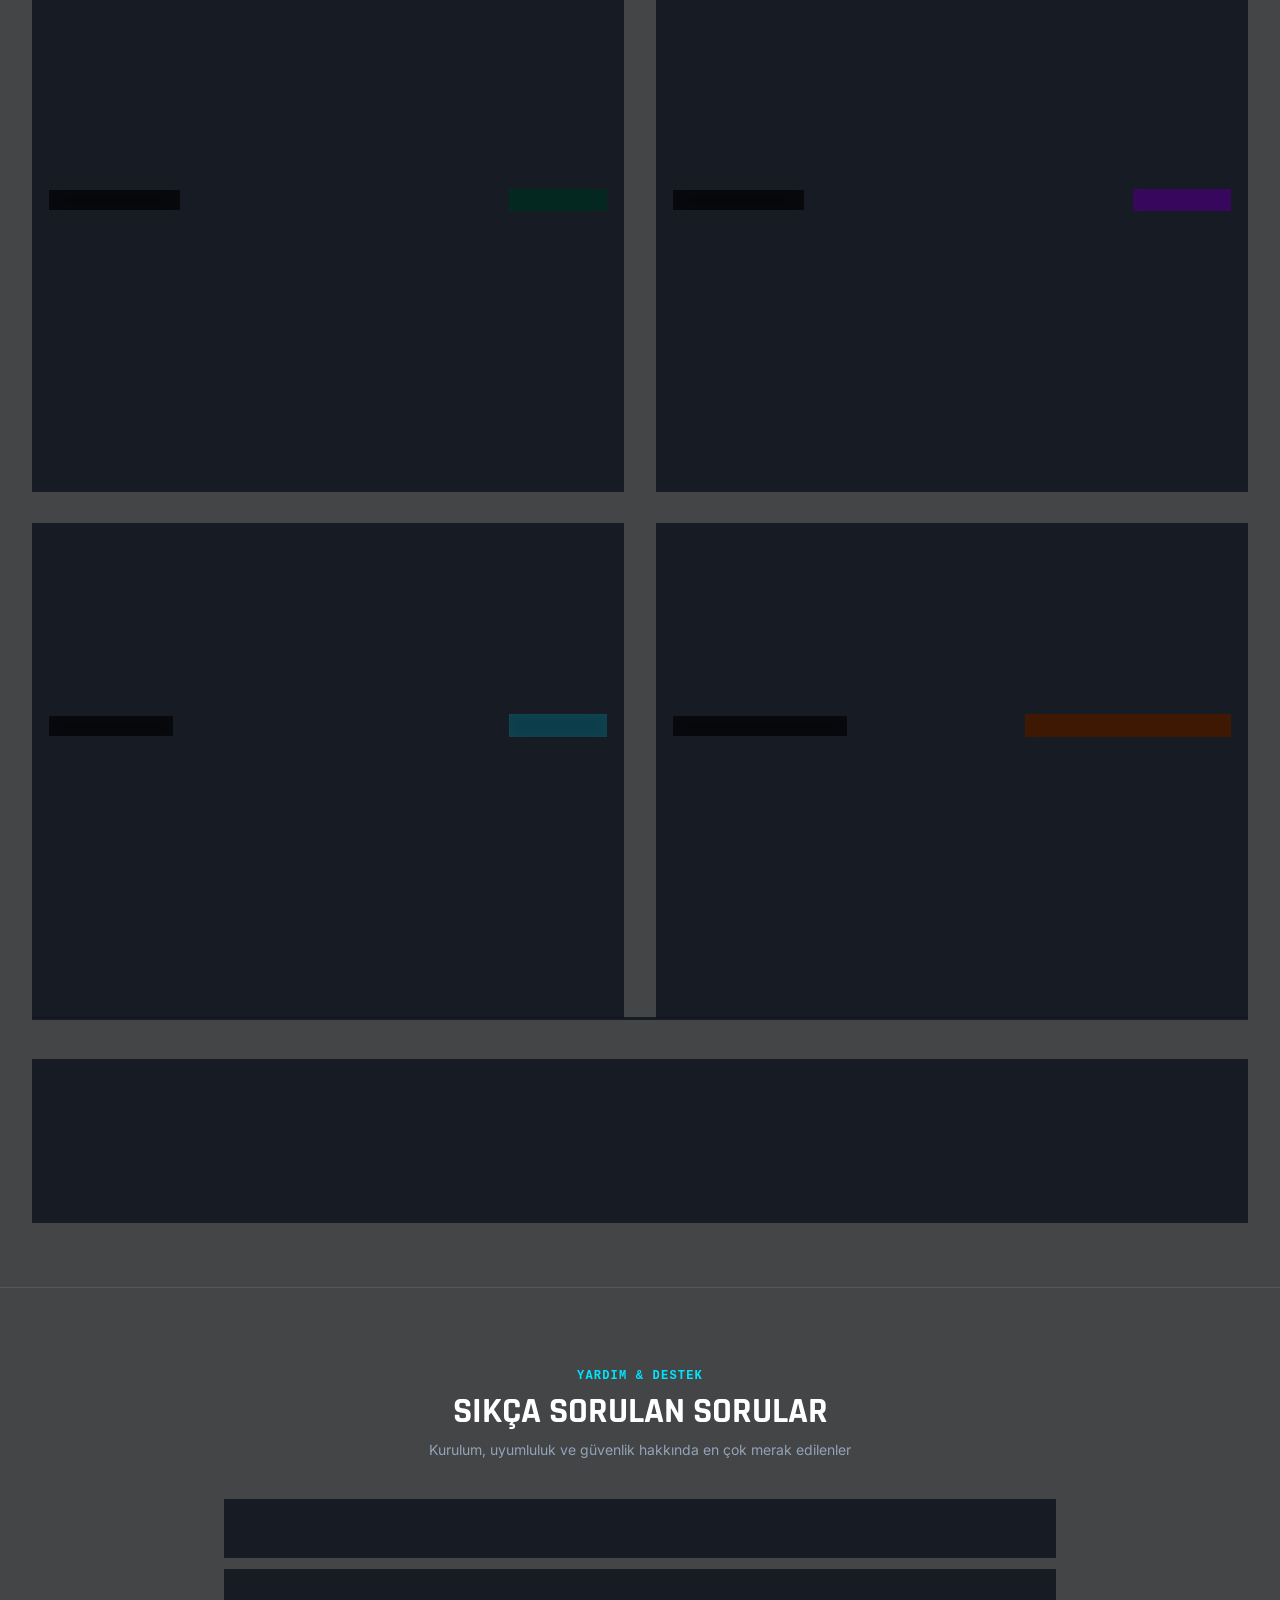
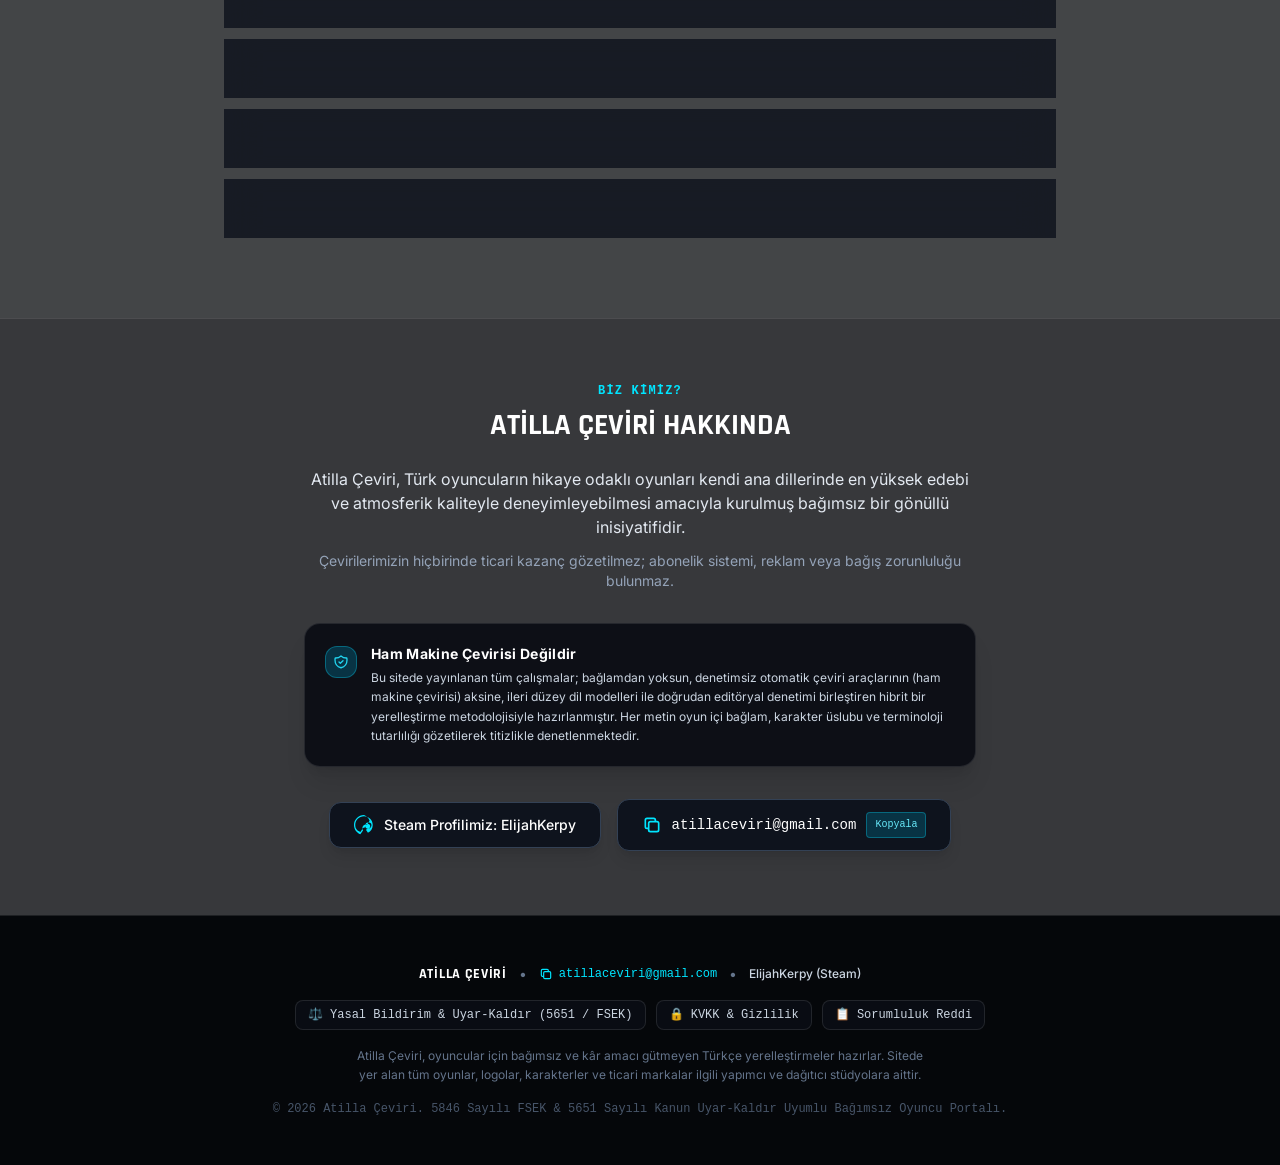
==== commit ba7fec6b: "Migrate website to SEO-friendly multi-page architecture (6 pages + shared site.js)" ====
--- a/index.html
+++ b/index.html
@@ -1,12 +1,12 @@
 <!DOCTYPE html>
-<html lang="tr" class="scroll-smooth">
+<html lang="tr" class="scroll-smooth" data-base="./" data-page="home">
 <head>
   <meta charset="UTF-8">
   <meta name="viewport" content="width=device-width, initial-scale=1.0">
   <title>Atilla Çeviri — Türkçe Oyun Yerelleştirme Portalı</title>
   <meta name="google-site-verification" content="yh_0FIMYDTGgKimEdde0twncmbAxloxapu6GMvVgbJo" />
   <meta name="description" content="Atilla Çeviri resmi web sitesi. The Outer Worlds: Spacer's Choice Edition, Code Vein, The Expanse: A Telltale Series ve gelecekteki tüm Türkçe yama projeleri, indirme bağlantıları, sürüm notları ve kurulum rehberleri.">
-  <link rel="icon" type="image/svg+xml" href="favicon.svg">
+  <link rel="icon" type="image/svg+xml" href="./favicon.svg">
   <link rel="canonical" href="https://atillaceviri.github.io/">
   <meta name="theme-color" content="#05070a">
 
@@ -18,75 +18,85 @@
   <meta property="og:description" content="The Outer Worlds: Spacer's Choice Edition, Code Vein ve The Expanse: A Telltale Series için ücretsiz, reklamsız, tüm DLC'ler dahil %100 Türkçe yamalar.">
   <meta property="og:url" content="https://atillaceviri.github.io/">
   <meta property="og:image" content="https://atillaceviri.github.io/images/og_banner.jpg">
-  <meta property="og:image:width" content="1200">
-  <meta property="og:image:height" content="630">
   <meta name="twitter:card" content="summary_large_image">
   <meta name="twitter:title" content="Atilla Çeviri — %100 Türkçe Oyun Yerelleştirme Portalı">
-  <meta name="twitter:description" content="The Outer Worlds: Spacer's Choice Edition, Code Vein ve The Expanse için ücretsiz, reklamsız %100 Türkçe yamalar.">
+  <meta name="twitter:description" content="The Outer Worlds: Spacer's Choice Edition, Code Vein ve The Expanse: A Telltale Series için ücretsiz, reklamsız, tüm DLC'ler dahil %100 Türkçe yamalar.">
   <meta name="twitter:image" content="https://atillaceviri.github.io/images/og_banner.jpg">
 
-  <!-- Schema.org Structured Data (Google Rich Snippets) -->
+  <!-- Schema.org Structured Data -->
   <script type="application/ld+json">
-  {
-    "@context": "https://schema.org",
-    "@graph": [
-      {
-        "@type": "WebSite",
-        "name": "Atilla Çeviri — Türkçe Oyun Yerelleştirme Portalı",
-        "url": "https://atillaceviri.github.io/",
-        "inLanguage": "tr-TR",
-        "publisher": {
-          "@type": "Organization",
-          "name": "Atilla Çeviri",
-          "email": "atillaceviri@gmail.com",
-          "url": "https://atillaceviri.github.io/"
-        }
-      },
-      {
-        "@type": "SoftwareApplication",
-        "name": "The Outer Worlds: Spacer's Choice Edition %100 Türkçe Yama",
-        "applicationCategory": "GameApplication",
-        "operatingSystem": "Windows",
-        "softwareVersion": "1.1",
-        "inLanguage": "tr-TR",
-        "downloadUrl": "https://github.com/atillaceviri/atillaceviri.github.io/releases/download/outerworlds-v1.1/TheOuterWorlds_SpacersChoice_Turkce_Yama_v1.1_AtillaCeviri.zip",
-        "offers": { "@type": "Offer", "price": "0", "priceCurrency": "TRY" }
-      },
-      {
-        "@type": "SoftwareApplication",
-        "name": "Code Vein %100 Türkçe Yama (Ana Oyun + 3 DLC)",
-        "applicationCategory": "GameApplication",
-        "operatingSystem": "Windows",
-        "softwareVersion": "1.0",
-        "inLanguage": "tr-TR",
-        "downloadUrl": "https://github.com/atillaceviri/atillaceviri.github.io/releases/download/codevein-v1.0/CODE_VEIN_Turkce_Yama_v1.0_AtillaCeviri.zip",
-        "offers": { "@type": "Offer", "price": "0", "priceCurrency": "TRY" }
-      },
-      {
-        "@type": "SoftwareApplication",
-        "name": "The Expanse: A Telltale Series %100 Türkçe Yama (Bölüm 1-5 + Archangel DLC)",
-        "applicationCategory": "GameApplication",
-        "operatingSystem": "Windows",
-        "softwareVersion": "1.0",
-        "inLanguage": "tr-TR",
-        "downloadUrl": "https://github.com/atillaceviri/atillaceviri.github.io/releases/download/expanse-v1.0/TheExpanse_Turkce_Yama_AtillaCeviri.zip",
-        "offers": { "@type": "Offer", "price": "0", "priceCurrency": "TRY" }
+{
+  "@context": "https://schema.org",
+  "@graph": [
+    {
+      "@type": "WebSite",
+      "name": "Atilla Çeviri — Türkçe Oyun Yerelleştirme Portalı",
+      "url": "https://atillaceviri.github.io/",
+      "inLanguage": "tr-TR",
+      "publisher": {
+        "@type": "Organization",
+        "name": "Atilla Çeviri",
+        "email": "atillaceviri@gmail.com",
+        "url": "https://atillaceviri.github.io/"
       }
-    ]
-  }
+    },
+    {
+      "@type": "SoftwareApplication",
+      "name": "The Outer Worlds: Spacer's Choice Edition %100 Türkçe Yama",
+      "applicationCategory": "GameApplication",
+      "operatingSystem": "Windows",
+      "softwareVersion": "1.1",
+      "inLanguage": "tr-TR",
+      "downloadUrl": "https://github.com/atillaceviri/atillaceviri.github.io/releases/download/outerworlds-v1.1/TheOuterWorlds_SpacersChoice_Turkce_Yama_v1.1_AtillaCeviri.zip",
+      "offers": {
+        "@type": "Offer",
+        "price": "0",
+        "priceCurrency": "TRY"
+      }
+    },
+    {
+      "@type": "SoftwareApplication",
+      "name": "Code Vein %100 Türkçe Yama (Ana Oyun + 3 DLC)",
+      "applicationCategory": "GameApplication",
+      "operatingSystem": "Windows",
+      "softwareVersion": "1.0",
+      "inLanguage": "tr-TR",
+      "downloadUrl": "https://github.com/atillaceviri/atillaceviri.github.io/releases/download/codevein-v1.0/CODE_VEIN_Turkce_Yama_v1.0_AtillaCeviri.zip",
+      "offers": {
+        "@type": "Offer",
+        "price": "0",
+        "priceCurrency": "TRY"
+      }
+    },
+    {
+      "@type": "SoftwareApplication",
+      "name": "The Expanse: A Telltale Series %100 Türkçe Yama (Bölüm 1-5 + Archangel DLC)",
+      "applicationCategory": "GameApplication",
+      "operatingSystem": "Windows",
+      "softwareVersion": "1.0",
+      "inLanguage": "tr-TR",
+      "downloadUrl": "https://github.com/atillaceviri/atillaceviri.github.io/releases/download/expanse-v1.0/TheExpanse_Turkce_Yama_AtillaCeviri.zip",
+      "offers": {
+        "@type": "Offer",
+        "price": "0",
+        "priceCurrency": "TRY"
+      }
+    }
+  ]
+}
   </script>
   <meta http-equiv="Cache-Control" content="no-cache, no-store, must-revalidate">
   <meta http-equiv="Pragma" content="no-cache">
   <meta http-equiv="Expires" content="0">
-  
+
   <!-- Google Fonts -->
   <link rel="preconnect" href="https://fonts.googleapis.com">
   <link rel="preconnect" href="https://fonts.gstatic.com" crossorigin>
   <link href="https://fonts.googleapis.com/css2?family=Inter:wght@300;400;500;600;700;800&family=Rajdhani:wght@500;600;700;800&family=Space+Grotesk:wght@500;700&display=swap" rel="stylesheet">
-  
+
   <!-- Compiled Tailwind CSS -->
-  <link rel="stylesheet" href="styles.css">
-  
+  <link rel="stylesheet" href="./styles.css">
+
   <style>
     /* Real Game Wallpaper Dynamic Engine */
     .bg-layer {
@@ -102,12 +112,6 @@
       opacity: 0;
       transition: opacity 0.8s cubic-bezier(0.4, 0, 0.2, 1), transform 1.2s ease-out;
       transform: scale(1.02);
-    }
-    
-    #bg-portal {
-      background-image: url('images/bg_cyberpunk.webp');
-      opacity: 1;
-      transform: scale(1.0);
     }
 
     /* Cinematic Gamer Dark Vignette Overlay */
@@ -163,12 +167,11 @@
 </head>
 <body class="min-h-screen flex flex-col font-sans text-slate-100 selection:bg-brand-cyan selection:text-black">
 
-  <!-- DYNAMIC REAL GAME BACKGROUNDS (On-Demand Lazy Loaded WebP) -->
-  <div id="bg-portal" class="bg-layer"></div>
+  <!-- DYNAMIC REAL GAME BACKGROUNDS -->
+  <div id="bg-portal" class="bg-layer" style="background-image: url('images/bg_cyberpunk.webp'); opacity: 1; transform: scale(1.0);"></div>
+  <div id="bg-outerworlds" class="bg-layer" data-bg="images/outerworlds_bg.webp"></div>
+  <div id="bg-codevein" class="bg-layer" data-bg="images/codevein_bg.webp"></div>
   <div id="bg-expanse" class="bg-layer" data-bg="images/expanse_bg.webp"></div>
-  <div id="bg-dlc" class="bg-layer" data-bg="images/dlc_bg.webp"></div>
-  <div id="bg-codevein" class="bg-layer" data-bg="images/codevein_bg.webp"></div>
-  <div id="bg-outerworlds" class="bg-layer" data-bg="images/outerworlds_bg.webp"></div>
   <div id="bg-evilwest" class="bg-layer" data-bg="images/evilwest_bg.webp"></div>
   <div class="bg-overlay"></div>
 
@@ -181,8 +184,8 @@
           <span>GÜNCELLEME</span>
         </span>
         <span><strong class="text-white">The Outer Worlds Türkçe Yama v1.1 yayında!</strong> Peril on Gorgon ve Murder on Eridanos DLC'leri sıfırdan yeniden çevrildi.</span>
-        <a href="#duyurular" onclick="goToAnnouncements(event)" class="text-emerald-300 hover:text-white font-mono font-bold transition">Duyuruyu Oku →</a>
-        <a href="#outerworlds" onclick="goToOuterWorlds(event)" class="hidden sm:inline text-cyan-300 hover:text-white font-mono transition">v1.1 İndir →</a>
+        <a href="./duyurular/" onclick="markAnnouncementsSeen()" class="text-emerald-300 hover:text-white font-mono font-bold transition">Duyuruyu Oku →</a>
+        <a href="./outer-worlds/" class="hidden sm:inline text-cyan-300 hover:text-white font-mono transition">v1.1 İndir →</a>
       </div>
       <button type="button" onclick="dismissTopAnnouncement()" aria-label="Duyuruyu Kapat" title="Bu duyuruyu gizle" class="p-1 rounded-lg hover:bg-white/5 text-slate-400 hover:text-white transition shrink-0 cursor-pointer">
         <svg class="w-4 h-4" fill="none" stroke="currentColor" viewBox="0 0 24 24"><path stroke-linecap="round" stroke-linejoin="round" stroke-width="2" d="M6 18L18 6M6 6l12 12"/></svg>
@@ -195,7 +198,7 @@
     <div class="max-w-7xl mx-auto px-4 sm:px-6 lg:px-8 h-20 flex items-center justify-between gap-6">
       
       <!-- Brand Logo -->
-      <a href="#" onclick="switchBackground('portal')" class="flex items-center gap-3 shrink-0 group">
+      <a href="./" class="flex items-center gap-3 shrink-0 group">
         <div class="w-10 h-10 rounded-xl bg-gradient-to-tr from-brand-cyan via-brand-blue to-brand-violet flex items-center justify-center text-slate-950 font-bold font-display text-2xl shadow-lg shadow-cyan-500/25 group-hover:scale-105 transition shrink-0">
           A
         </div>
@@ -211,26 +214,26 @@
       <!-- Clean Single-Line Nav Links -->
       <nav class="hidden lg:flex items-center gap-4 xl:gap-6 text-sm font-medium text-slate-300 whitespace-nowrap">
         <a href="#yamalar" onclick="goToSection('yamalar', 'portal', event)" class="hover:text-brand-cyan transition">Tüm Yamalar</a>
-        <a href="#duyurular" onclick="goToAnnouncements(event)" class="hover:text-emerald-400 transition flex items-center gap-1.5">
+        <a href="./duyurular/" onclick="markAnnouncementsSeen()" class="hover:text-emerald-400 transition flex items-center gap-1.5">
           <span>Duyurular</span>
           <span id="nav-ann-badge" class="inline-flex items-center gap-1 text-[10px] font-mono px-1.5 py-0.5 rounded-full bg-emerald-500/20 text-emerald-300 border border-emerald-500/40">
             <span class="w-1.5 h-1.5 rounded-full bg-emerald-400 animate-pulse"></span>
             <span>YENİ</span>
           </span>
         </a>
-        <a href="#outerworlds" onclick="goToOuterWorlds(event)" class="hover:text-emerald-400 transition flex items-center gap-1.5">
+        <a href="./outer-worlds/" class="hover:text-emerald-400 transition flex items-center gap-1.5">
           <span>The Outer Worlds</span>
           <span class="text-[10px] font-mono px-2 py-0.5 rounded-full bg-emerald-950 text-emerald-300 border border-emerald-500/30">v1.1</span>
         </a>
-        <a href="#codevein" onclick="goToCodeVein(event)" class="hover:text-purple-400 transition flex items-center gap-1.5">
+        <a href="./code-vein/" class="hover:text-purple-400 transition flex items-center gap-1.5">
           <span>Code Vein</span>
           <span class="text-[10px] font-mono px-2 py-0.5 rounded-full bg-purple-950 text-purple-300 border border-purple-500/30">v1.0</span>
         </a>
-        <a href="#expanse" onclick="goToExpanse(event)" class="hover:text-brand-cyan transition flex items-center gap-1.5">
+        <a href="./the-expanse/" class="hover:text-brand-cyan transition flex items-center gap-1.5">
           <span>The Expanse</span>
           <span class="text-[10px] font-mono px-2 py-0.5 rounded-full bg-cyan-950 text-cyan-300 border border-cyan-500/30">v1.0</span>
         </a>
-        <a href="#evilwest" onclick="goToEvilWest(event)" class="hover:text-amber-400 transition flex items-center gap-1.5">
+        <a href="./evil-west/" class="hover:text-amber-400 transition flex items-center gap-1.5">
           <span>Evil West</span>
           <span class="text-[10px] font-mono px-2 py-0.5 rounded-full bg-amber-950 text-amber-300 border border-amber-500/30">Sırada</span>
         </a>
@@ -241,15 +244,15 @@
           </button>
           <div class="absolute left-0 top-full pt-1 hidden group-hover:block z-50">
             <div class="glass-card rounded-xl p-2 min-w-[235px] shadow-2xl border border-white/10 space-y-1">
-              <a href="#outerworlds-surum-notlari" onclick="goToSection('outerworlds-surum-notlari', 'outerworlds', event)" class="flex items-center justify-between px-3 py-2 rounded-lg hover:bg-emerald-950/60 text-xs text-slate-200 hover:text-emerald-300 transition">
+              <a href="./outer-worlds/#outerworlds-surum-notlari" class="flex items-center justify-between px-3 py-2 rounded-lg hover:bg-emerald-950/60 text-xs text-slate-200 hover:text-emerald-300 transition">
                 <span>The Outer Worlds (v1.1)</span>
                 <span class="text-[10px] font-mono text-emerald-400 bg-emerald-950 px-1.5 py-0.5 rounded border border-emerald-800">7 Not</span>
               </a>
-              <a href="#codevein-surum-notlari" onclick="goToSection('codevein-surum-notlari', 'codevein', event)" class="flex items-center justify-between px-3 py-2 rounded-lg hover:bg-purple-950/60 text-xs text-slate-200 hover:text-purple-300 transition">
+              <a href="./code-vein/#codevein-surum-notlari" class="flex items-center justify-between px-3 py-2 rounded-lg hover:bg-purple-950/60 text-xs text-slate-200 hover:text-purple-300 transition">
                 <span>Code Vein (v1.0)</span>
                 <span class="text-[10px] font-mono text-purple-400 bg-purple-950 px-1.5 py-0.5 rounded border border-purple-800">6 Not</span>
               </a>
-              <a href="#expanse-surum-notlari" onclick="goToSection('expanse-surum-notlari', 'expanse', event)" class="flex items-center justify-between px-3 py-2 rounded-lg hover:bg-cyan-950/60 text-xs text-slate-200 hover:text-cyan-300 transition">
+              <a href="./the-expanse/#expanse-surum-notlari" class="flex items-center justify-between px-3 py-2 rounded-lg hover:bg-cyan-950/60 text-xs text-slate-200 hover:text-cyan-300 transition">
                 <span>The Expanse (v1.0)</span>
                 <span class="text-[10px] font-mono text-cyan-400 bg-cyan-950 px-1.5 py-0.5 rounded border border-cyan-800">5 Not</span>
               </a>
@@ -283,37 +286,36 @@
     <!-- Mobile Navigation Drawer -->
     <div id="mobile-menu" class="hidden lg:hidden border-t border-white/10 bg-dark-950/95 backdrop-blur-xl">
       <div class="max-w-7xl mx-auto px-4 py-4 space-y-2 text-sm font-medium">
-        <a href="#duyurular" onclick="closeMobileMenu(); goToAnnouncements(event)" class="flex items-center justify-between px-3.5 py-2.5 rounded-xl bg-emerald-950/40 border border-emerald-500/30 text-emerald-300 transition">
+        <a href="./duyurular/" onclick="closeMobileMenu(); markAnnouncementsSeen()" class="flex items-center justify-between px-3.5 py-2.5 rounded-xl bg-emerald-950/40 border border-emerald-500/30 text-emerald-300 transition">
           <span>Duyurular & Güncellemeler</span>
           <span id="mobile-ann-badge" class="text-[10px] font-mono px-2 py-0.5 rounded-full bg-emerald-500/20 border border-emerald-500/40 text-emerald-300">YENİ • 22 Kas</span>
         </a>
-        <a href="#yamalar" onclick="closeMobileMenu(); goToSection('yamalar', 'portal', event)" class="block px-3.5 py-2.5 rounded-xl hover:bg-white/5 text-slate-200 transition">Tüm Yamalar (Katalog)</a>
-        <a href="#outerworlds" onclick="closeMobileMenu(); goToOuterWorlds(event)" class="flex items-center justify-between px-3.5 py-2.5 rounded-xl bg-emerald-950/40 border border-emerald-500/25 text-emerald-300 transition">
+        <a href="#yamalar" onclick="closeMobileMenu()" class="block px-3.5 py-2.5 rounded-xl hover:bg-white/5 text-slate-200 transition">Tüm Yamalar (Katalog)</a>
+        <a href="./outer-worlds/" onclick="closeMobileMenu()" class="flex items-center justify-between px-3.5 py-2.5 rounded-xl hover:bg-emerald-950/60 text-emerald-300 transition">
           <span>The Outer Worlds: Spacer's Choice</span>
           <span class="text-[10px] font-mono px-2 py-0.5 rounded-full bg-emerald-500/20 border border-emerald-500/40">YENİ • v1.1</span>
         </a>
-        <a href="#codevein" onclick="closeMobileMenu(); goToCodeVein(event)" class="flex items-center justify-between px-3.5 py-2.5 rounded-xl hover:bg-purple-950/40 text-purple-300 transition">
+        <a href="./code-vein/" onclick="closeMobileMenu()" class="flex items-center justify-between px-3.5 py-2.5 rounded-xl hover:bg-purple-950/40 text-purple-300 transition">
           <span>Code Vein</span>
           <span class="text-[10px] font-mono px-2 py-0.5 rounded-full bg-purple-950 border border-purple-500/30">v1.0</span>
         </a>
-        <a href="#expanse" onclick="closeMobileMenu(); goToExpanse(event)" class="flex items-center justify-between px-3.5 py-2.5 rounded-xl hover:bg-cyan-950/40 text-cyan-300 transition">
+        <a href="./the-expanse/" onclick="closeMobileMenu()" class="flex items-center justify-between px-3.5 py-2.5 rounded-xl hover:bg-cyan-950/40 text-cyan-300 transition">
           <span>The Expanse: A Telltale Series</span>
           <span class="text-[10px] font-mono px-2 py-0.5 rounded-full bg-cyan-950 border border-cyan-500/30">v1.0</span>
         </a>
-        <a href="#evilwest" onclick="closeMobileMenu(); goToEvilWest(event)" class="flex items-center justify-between px-3.5 py-2.5 rounded-xl hover:bg-amber-950/40 text-amber-300 transition">
+        <a href="./evil-west/" onclick="closeMobileMenu()" class="flex items-center justify-between px-3.5 py-2.5 rounded-xl hover:bg-amber-950/40 text-amber-300 transition">
           <span>Evil West</span>
           <span class="text-[10px] font-mono px-2 py-0.5 rounded-full bg-amber-950 border border-amber-500/30">Sırada</span>
         </a>
         <div class="pt-2 mt-2 border-t border-white/10 grid grid-cols-3 gap-2 text-xs font-mono">
-          <a href="#outerworlds-surum-notlari" onclick="closeMobileMenu(); goToSection('outerworlds-surum-notlari', 'outerworlds', event)" class="px-2 py-2 rounded-lg bg-dark-900 border border-white/10 text-slate-300 text-center">Sürüm Notları</a>
-          <a href="#sss" onclick="closeMobileMenu(); goToSection('sss', null, event)" class="px-2 py-2 rounded-lg bg-dark-900 border border-white/10 text-slate-300 text-center">SSS</a>
-          <a href="#hakkinda" onclick="closeMobileMenu(); goToSection('hakkinda', null, event)" class="px-2 py-2 rounded-lg bg-dark-900 border border-white/10 text-slate-300 text-center">Hakkımızda</a>
+          <a href="./outer-worlds/#outerworlds-surum-notlari" onclick="closeMobileMenu()" class="px-2 py-2 rounded-lg bg-dark-900 border border-white/10 text-slate-300 text-center">Sürüm Notları</a>
+          <a href="#sss" onclick="closeMobileMenu()" class="px-2 py-2 rounded-lg bg-dark-900 border border-white/10 text-slate-300 text-center">SSS</a>
+          <a href="#hakkinda" onclick="closeMobileMenu()" class="px-2 py-2 rounded-lg bg-dark-900 border border-white/10 text-slate-300 text-center">Hakkımızda</a>
         </div>
       </div>
     </div>
   </header>
 
-  <!-- HERO SECTION -->
   <main class="flex-1">
     <section class="relative pt-16 pb-20 overflow-hidden text-center px-4 sm:px-6">
       <div class="max-w-4xl mx-auto relative z-10">
@@ -339,25 +341,25 @@
 
         <!-- CTA Buttons -->
         <div class="mt-8 flex flex-wrap items-center justify-center gap-4">
-          <button type="button" onclick="goToOuterWorlds(event)" class="inline-flex items-center gap-3 px-7 py-3.5 rounded-xl bg-gradient-to-r from-emerald-400 via-teal-400 to-cyan-500 text-slate-950 font-bold font-display text-base sm:text-lg tracking-wide hover:brightness-110 transition transform hover:-translate-y-0.5 shadow-lg shadow-emerald-900/50">
+          <a href="outer-worlds/" class="inline-flex items-center gap-3 px-7 py-3.5 rounded-xl bg-gradient-to-r from-emerald-400 via-teal-400 to-cyan-500 text-slate-950 font-bold font-display text-base sm:text-lg tracking-wide hover:brightness-110 transition transform hover:-translate-y-0.5 shadow-lg shadow-emerald-900/50">
             <span>The Outer Worlds (v1.1)</span>
             <svg class="w-5 h-5" fill="none" stroke="currentColor" viewBox="0 0 24 24"><path stroke-linecap="round" stroke-linejoin="round" stroke-width="2.5" d="M19 9l-7 7-7-7"/></svg>
-          </button>
-
-          <button type="button" onclick="goToCodeVein(event)" class="inline-flex items-center gap-3 px-7 py-3.5 rounded-xl bg-gradient-to-r from-purple-600 via-pink-600 to-indigo-600 text-white font-bold font-display text-base sm:text-lg tracking-wide hover:brightness-110 transition transform hover:-translate-y-0.5 shadow-lg shadow-purple-900/40">
+          </a>
+
+          <a href="code-vein/" class="inline-flex items-center gap-3 px-7 py-3.5 rounded-xl bg-gradient-to-r from-purple-600 via-pink-600 to-indigo-600 text-white font-bold font-display text-base sm:text-lg tracking-wide hover:brightness-110 transition transform hover:-translate-y-0.5 shadow-lg shadow-purple-900/40">
             <span>Code Vein (v1.0)</span>
             <svg class="w-5 h-5" fill="none" stroke="currentColor" viewBox="0 0 24 24"><path stroke-linecap="round" stroke-linejoin="round" stroke-width="2.5" d="M19 9l-7 7-7-7"/></svg>
-          </button>
-
-          <button type="button" onclick="goToExpanse(event)" class="inline-flex items-center gap-3 px-7 py-3.5 rounded-xl bg-gradient-to-r from-brand-cyan to-brand-blue text-slate-950 font-bold font-display text-base sm:text-lg tracking-wide hover:brightness-110 transition transform hover:-translate-y-0.5 neon-cyan">
+          </a>
+
+          <a href="the-expanse/" class="inline-flex items-center gap-3 px-7 py-3.5 rounded-xl bg-gradient-to-r from-brand-cyan to-brand-blue text-slate-950 font-bold font-display text-base sm:text-lg tracking-wide hover:brightness-110 transition transform hover:-translate-y-0.5 neon-cyan">
             <span>The Expanse (v1.0)</span>
             <svg class="w-5 h-5" fill="none" stroke="currentColor" viewBox="0 0 24 24"><path stroke-linecap="round" stroke-linejoin="round" stroke-width="2.5" d="M19 9l-7 7-7-7"/></svg>
-          </button>
-
-          <button type="button" onclick="goToEvilWest(event)" class="inline-flex items-center gap-3 px-7 py-3.5 rounded-xl bg-gradient-to-r from-amber-600 via-orange-600 to-red-700 text-white font-bold font-display text-base sm:text-lg tracking-wide hover:brightness-110 transition transform hover:-translate-y-0.5 shadow-lg shadow-orange-950/50">
+          </a>
+
+          <a href="evil-west/" class="inline-flex items-center gap-3 px-7 py-3.5 rounded-xl bg-gradient-to-r from-amber-600 via-orange-600 to-red-700 text-white font-bold font-display text-base sm:text-lg tracking-wide hover:brightness-110 transition transform hover:-translate-y-0.5 shadow-lg shadow-orange-950/50">
             <span>Evil West (Sırada)</span>
             <svg class="w-5 h-5" fill="none" stroke="currentColor" viewBox="0 0 24 24"><path stroke-linecap="round" stroke-linejoin="round" stroke-width="2.5" d="M19 9l-7 7-7-7"/></svg>
-          </button>
+          </a>
           
           <a href="#yamalar" onclick="goToSection('yamalar', 'portal', event)" class="inline-flex items-center gap-2 px-6 py-3.5 rounded-xl glass-card text-slate-300 hover:text-white hover:border-cyan-400 transition text-sm sm:text-base font-medium">
             <span>Tüm Projelerimiz</span>
@@ -401,30 +403,20 @@
       </div>
     </section>
 
-    <!-- SECTION 0.5: DUYURULAR & GÜNCELLEMELER
-         Yeni duyuru eklemek için:
-         1) Alttaki script içinde LATEST_ANNOUNCEMENT_ID değerini yeni benzersiz ID ile değiştirin (örn. '2026-12-01-yeni-yazi').
-         2) Sayfa başındaki #top-announcement-bar metnini ve data-ann-id özelliğini güncelleyin.
-         3) Öne çıkan duyuru kartını güncelleyip önceki duyuruyu 3 sütunlu arşive ekleyin.
-    -->
-    <section id="duyurular" class="py-16 border-t border-white/10 bg-dark-950/75">
+    <!-- SECTION 0.5: SON DUYURU ÖZETİ -->
+    <section id="duyurular-ozet" class="py-12 border-t border-white/10 bg-dark-950/75">
       <div class="max-w-7xl mx-auto px-4 sm:px-6 lg:px-8">
-        <div class="flex flex-col md:flex-row md:items-end justify-between mb-8 gap-4">
+        <div class="flex flex-col md:flex-row md:items-end justify-between mb-6 gap-3">
           <div>
-            <h2 class="text-xs font-bold text-emerald-400 uppercase tracking-widest font-mono">GÜNCEL HABERLER</h2>
-            <p class="mt-1 text-3xl sm:text-4xl font-display font-bold text-white uppercase">Duyurular & Güncellemeler</p>
-            <p class="mt-1 text-xs sm:text-sm text-slate-400">Yeni yamalar, sürüm güncellemeleri ve çeviri ilerleme haberleri</p>
-          </div>
-          <div class="inline-flex flex-wrap p-1 rounded-xl bg-dark-900/90 border border-white/10 backdrop-blur self-start">
-            <button type="button" onclick="filterAnnouncements('all')" id="ann-filter-all" class="px-3.5 py-1.5 rounded-lg text-xs font-mono font-bold text-slate-950 bg-brand-cyan transition cursor-pointer">Tümü (4)</button>
-            <button type="button" onclick="filterAnnouncements('update')" id="ann-filter-update" class="px-3.5 py-1.5 rounded-lg text-xs font-mono text-slate-300 hover:text-emerald-300 transition cursor-pointer">Güncelleme</button>
-            <button type="button" onclick="filterAnnouncements('release')" id="ann-filter-release" class="px-3.5 py-1.5 rounded-lg text-xs font-mono text-slate-300 hover:text-cyan-300 transition cursor-pointer">Yeni Yama</button>
-            <button type="button" onclick="filterAnnouncements('status')" id="ann-filter-status" class="px-3.5 py-1.5 rounded-lg text-xs font-mono text-slate-300 hover:text-amber-300 transition cursor-pointer">Proje Durumu</button>
-          </div>
-        </div>
-
-        <!-- Featured Latest Announcement -->
-        <article data-ann-card data-ann-type="update" class="glass-card rounded-2xl p-6 sm:p-8 mb-6 border-emerald-500/50 bg-emerald-950/50">
+            <h2 class="text-xs font-bold text-emerald-400 uppercase tracking-widest font-mono">GÜNCEL DUYURU</h2>
+            <p class="mt-1 text-2xl sm:text-3xl font-display font-bold text-white uppercase">Son Güncelleme & Haberler</p>
+          </div>
+          <a href="duyurular/" onclick="markAnnouncementsSeen()" class="inline-flex items-center gap-2 px-4 py-2 rounded-xl bg-dark-900/90 border border-emerald-500/40 text-emerald-300 hover:text-white text-xs font-mono font-bold transition self-start">
+            <span>Tüm Duyurular & Arşiv (4) →</span>
+          </a>
+        </div>
+
+        <article class="glass-card rounded-2xl p-6 sm:p-8 border-emerald-500/50 bg-emerald-950/50">
           <div class="flex flex-wrap items-center justify-between gap-3 mb-3">
             <div class="flex flex-wrap items-center gap-2">
               <span class="inline-flex items-center gap-1.5 px-2.5 py-0.5 rounded-full bg-emerald-500/20 border border-emerald-500/40 text-emerald-300 text-[11px] font-mono font-bold uppercase tracking-wider">
@@ -440,73 +432,20 @@
             The Outer Worlds: Spacer's Choice Edition v1.1 — İki DLC Sıfırdan Yeniden Çevrildi
           </h3>
           <p class="text-sm text-slate-200 leading-relaxed mb-4">
-            İlk sürümdeki DLC geri bildirimlerinin ardından <strong>Peril on Gorgon</strong> (8.998 girdi) ve <strong>Murder on Eridanos</strong> (9.886 girdi) genişleme paketlerinin tamamı — toplam <strong>18.884 diyalog ve terminal girdisi</strong> — orijinal İngilizce kaynaktan sıfırdan editöryal olarak yeniden çevrildi; tespit edilen 22 kesik kodeks/eşya açıklaması onarıldı ve Halcyon terminolojisi ile <code class="text-emerald-300 font-mono">sen/siz</code> hitap uyumu %100 tektipleştirildi.
+            İlk sürümdeki DLC geri bildirimlerinin ardından <strong>Peril on Gorgon</strong> (8.998 girdi) ve <strong>Murder on Eridanos</strong> (9.886 girdi) genişleme paketlerinin tamamı — toplam <strong>18.884 diyalog ve terminal girdisi</strong> — orijinal İngilizce kaynaktan sıfırdan editöryal olarak yeniden çevrildi; tespit edilen 22 kesik kodeks/eşya açıklaması onarıldı.
           </p>
-          <p class="text-xs text-emerald-300 bg-emerald-950/80 border border-emerald-500/30 rounded-xl px-4 py-2.5 mb-6">
-            <strong>Mevcut v1.0 kullanıcıları için not:</strong> Önceki sürümü kullanan oyuncuların yeni v1.1 <code class="text-white font-mono">.pak</code> dosyasını indirip oyunun <code class="text-white font-mono">Paks</code> klasöründeki eski dosyanın üzerine yazması önerilir.
-          </p>
-
           <div class="flex flex-wrap items-center gap-3">
-            <button type="button" onclick="goToOuterWorlds(event)" class="inline-flex items-center gap-2 px-5 py-2.5 rounded-xl bg-gradient-to-r from-emerald-400 to-teal-500 text-slate-950 font-bold font-display text-sm tracking-wide hover:brightness-110 transition shadow cursor-pointer">
-              <span>v1.1 Yamayı İncele & İndir</span>
-              <svg class="w-4 h-4" fill="none" stroke="currentColor" viewBox="0 0 24 24"><path stroke-linecap="round" stroke-linejoin="round" stroke-width="2" d="M19 9l-7 7-7-7"/></svg>
-            </button>
-            <button type="button" onclick="goToSection('outerworlds-surum-notlari', 'outerworlds', event)" class="inline-flex items-center gap-2 px-4 py-2.5 rounded-xl bg-dark-900/90 border border-emerald-500/40 text-emerald-300 hover:text-white text-xs font-mono font-medium transition cursor-pointer">
+            <a href="outer-worlds/" class="inline-flex items-center gap-2 px-5 py-2.5 rounded-xl bg-gradient-to-r from-emerald-400 to-teal-500 text-slate-950 font-bold font-display text-sm tracking-wide hover:brightness-110 transition shadow">
+              <span>v1.1 Yamayı İncele & İndir →</span>
+            </a>
+            <a href="outer-worlds/#outerworlds-surum-notlari" class="inline-flex items-center gap-2 px-4 py-2.5 rounded-xl bg-dark-900/90 border border-emerald-500/40 text-emerald-300 hover:text-white text-xs font-mono font-medium transition">
               <span>v1.1 Değişiklik Listesi</span>
-            </button>
+            </a>
+            <a href="duyurular/" onclick="markAnnouncementsSeen()" class="inline-flex items-center gap-2 px-4 py-2.5 rounded-xl bg-dark-900/90 border border-white/10 text-slate-300 hover:text-white text-xs font-mono transition">
+              <span>Tüm Duyurular (4)</span>
+            </a>
           </div>
         </article>
-
-        <!-- Recent Announcements Grid -->
-        <div class="grid grid-cols-1 md:grid-cols-3 gap-6">
-          <article data-ann-card data-ann-type="release" class="glass-card rounded-2xl p-6 flex flex-col justify-between border-emerald-500/30">
-            <div>
-              <div class="flex items-center justify-between gap-2 mb-3">
-                <span class="text-[10px] font-mono font-bold uppercase tracking-wider px-2 py-0.5 rounded bg-emerald-500/20 text-emerald-300 border border-emerald-500/40">YENİ YAMA</span>
-                <span class="text-xs font-mono text-slate-400">21 Kasım 2026</span>
-              </div>
-              <h3 class="text-lg font-display font-bold text-white mb-2">The Outer Worlds v1.0 Yayınlandı</h3>
-              <p class="text-xs text-slate-300 leading-relaxed mb-4">
-                71.345 metin girdisi, 1.272 tablo, 2 DLC ve özel Türkçe karakter destekli font paketiyle ana sürüm yayınlandı.
-              </p>
-            </div>
-            <button type="button" onclick="goToOuterWorlds(event)" class="self-start text-xs font-mono font-bold text-emerald-300 hover:text-white transition cursor-pointer">
-              Projeye Git →
-            </button>
-          </article>
-
-          <article data-ann-card data-ann-type="release" class="glass-card rounded-2xl p-6 flex flex-col justify-between border-purple-500/40">
-            <div>
-              <div class="flex items-center justify-between gap-2 mb-3">
-                <span class="text-[10px] font-mono font-bold uppercase tracking-wider px-2 py-0.5 rounded bg-purple-500/20 text-purple-300 border border-purple-500/40">YENİ YAMA</span>
-                <span class="text-xs font-mono text-slate-400">Kasım 2026</span>
-              </div>
-              <h3 class="text-lg font-display font-bold text-white mb-2">Code Vein %100 Türkçe Yama (v1.0) Yayında</h3>
-              <p class="text-xs text-slate-300 leading-relaxed mb-4">
-                Ana oyun ve 3 DLC (25.472 satır) tek parça <code class="text-purple-300 font-mono">.pak</code> paketiyle kullanıma sunuldu.
-              </p>
-            </div>
-            <button type="button" onclick="goToCodeVein(event)" class="self-start text-xs font-mono font-bold text-purple-300 hover:text-white transition cursor-pointer">
-              Projeye Git →
-            </button>
-          </article>
-
-          <article data-ann-card data-ann-type="status" class="glass-card rounded-2xl p-6 flex flex-col justify-between border-amber-500/40">
-            <div>
-              <div class="flex items-center justify-between gap-2 mb-3">
-                <span class="text-[10px] font-mono font-bold uppercase tracking-wider px-2 py-0.5 rounded bg-amber-500/20 text-amber-300 border border-amber-500/40">PROJE DURUMU</span>
-                <span class="text-xs font-mono text-slate-400">Sırada</span>
-              </div>
-              <h3 class="text-lg font-display font-bold text-white mb-2">Sıradaki Proje: Evil West Hazırlanıyor</h3>
-              <p class="text-xs text-slate-300 leading-relaxed mb-4">
-                Ana senaryo, ara sahneler, cephanelik ve arşiv belgeleri için yerelleştirme hazırlıkları sürüyor.
-              </p>
-            </div>
-            <button type="button" onclick="goToEvilWest(event)" class="self-start text-xs font-mono font-bold text-amber-300 hover:text-white transition cursor-pointer">
-              Detaylara Bak →
-            </button>
-          </article>
-        </div>
       </div>
     </section>
 
@@ -540,7 +479,7 @@
         <div id="catalog-grid" class="grid grid-cols-1 md:grid-cols-2 gap-8">
           
           <!-- PROJECT 1: THE OUTER WORLDS: SPACER'S CHOICE (YAYINDA) -->
-          <div data-project-card data-status="live" data-search="the outer worlds spacer choice obsidian rpg bilimkurgu peril on gorgon murder on eridanos halcyon" class="glass-card rounded-2xl overflow-hidden flex flex-col group border-emerald-500/40 cursor-pointer" onmouseenter="switchBackground('outerworlds')" onclick="goToOuterWorlds()">
+          <a href="outer-worlds/" data-project-card data-status="live" data-search="the outer worlds spacer choice obsidian rpg bilimkurgu peril on gorgon murder on eridanos halcyon" class="glass-card rounded-2xl overflow-hidden flex flex-col group border-emerald-500/40 cursor-pointer">
             <div class="relative h-56 overflow-hidden bg-slate-900">
               <img loading="lazy" decoding="async" src="images/outerworlds_cover.webp" alt="The Outer Worlds: Spacer's Choice Edition" class="w-full h-full object-cover group-hover:scale-105 transition duration-500">
               <div class="absolute inset-0 bg-gradient-to-t from-dark-900 via-transparent to-transparent"></div>
@@ -573,16 +512,16 @@
 
               <div class="mt-6 pt-4 border-t border-white/10 flex items-center justify-between">
                 <span class="text-xs font-mono text-slate-400">3.7 MB • ZIP</span>
-                <button type="button" class="inline-flex items-center gap-1.5 px-4 py-2 rounded-lg bg-gradient-to-r from-emerald-400 to-teal-500 text-slate-950 font-bold font-display text-sm tracking-wide group-hover:brightness-110 transition shadow">
+                <span class="inline-flex items-center gap-1.5 px-4 py-2 rounded-lg bg-gradient-to-r from-emerald-400 to-teal-500 text-slate-950 font-bold font-display text-sm tracking-wide group-hover:brightness-110 transition shadow">
                   <span>İncele & İndir</span>
                   <svg class="w-4 h-4" fill="none" stroke="currentColor" viewBox="0 0 24 24"><path stroke-linecap="round" stroke-linejoin="round" stroke-width="2" d="M19 9l-7 7-7-7"/></svg>
-                </button>
-              </div>
-            </div>
-          </div>
+                </span>
+              </div>
+            </div>
+          </a>
 
           <!-- PROJECT 2: CODE VEIN (YAYINDA) -->
-          <div data-project-card data-status="live" data-search="code vein bandai namco anime souls rpg revenant dirilmişler vampir hellfire knight frozen empress lord of thunder" class="glass-card rounded-2xl overflow-hidden flex flex-col group border-purple-500/40 cursor-pointer" onmouseenter="switchBackground('codevein')" onclick="goToCodeVein()">
+          <a href="code-vein/" data-project-card data-status="live" data-search="code vein bandai namco anime souls rpg revenant dirilmişler vampir hellfire knight frozen empress lord of thunder" class="glass-card rounded-2xl overflow-hidden flex flex-col group border-purple-500/40 cursor-pointer">
             <div class="relative h-56 overflow-hidden bg-slate-900">
               <img loading="lazy" decoding="async" src="images/codevein_cover.webp" alt="Code Vein" class="w-full h-full object-cover group-hover:scale-105 transition duration-500">
               <div class="absolute inset-0 bg-gradient-to-t from-dark-900 via-transparent to-transparent"></div>
@@ -614,16 +553,16 @@
 
               <div class="mt-6 pt-4 border-t border-white/10 flex items-center justify-between">
                 <span class="text-xs font-mono text-slate-400">1.4 MB • ZIP</span>
-                <button type="button" class="inline-flex items-center gap-1.5 px-4 py-2 rounded-lg bg-gradient-to-r from-purple-500 to-indigo-600 text-white font-bold font-display text-sm tracking-wide group-hover:brightness-110 transition shadow">
+                <span class="inline-flex items-center gap-1.5 px-4 py-2 rounded-lg bg-gradient-to-r from-purple-500 to-indigo-600 text-white font-bold font-display text-sm tracking-wide group-hover:brightness-110 transition shadow">
                   <span>İncele & İndir</span>
                   <svg class="w-4 h-4" fill="none" stroke="currentColor" viewBox="0 0 24 24"><path stroke-linecap="round" stroke-linejoin="round" stroke-width="2" d="M19 9l-7 7-7-7"/></svg>
-                </button>
-              </div>
-            </div>
-          </div>
+                </span>
+              </div>
+            </div>
+          </a>
 
           <!-- PROJECT 3: THE EXPANSE -->
-          <div data-project-card data-status="live" data-search="the expanse telltale deck nine camina drummer chrisjen avasarala archangel dlc uzay hikaye" class="glass-card rounded-2xl overflow-hidden flex flex-col group border-cyan-500/40 cursor-pointer" onmouseenter="switchBackground('expanse')" onclick="goToExpanse()">
+          <a href="the-expanse/" data-project-card data-status="live" data-search="the expanse telltale deck nine camina drummer chrisjen avasarala archangel dlc uzay hikaye" class="glass-card rounded-2xl overflow-hidden flex flex-col group border-cyan-500/40 cursor-pointer">
             <div class="relative h-56 overflow-hidden bg-slate-900">
               <img loading="lazy" decoding="async" src="images/expanse_cover.webp" alt="The Expanse: A Telltale Series" class="w-full h-full object-cover group-hover:scale-105 transition duration-500">
               <div class="absolute inset-0 bg-gradient-to-t from-dark-900 via-transparent to-transparent"></div>
@@ -655,16 +594,16 @@
 
               <div class="mt-6 pt-4 border-t border-white/10 flex items-center justify-between">
                 <span class="text-xs font-mono text-slate-400">2.5 MB • ZIP</span>
-                <button type="button" class="inline-flex items-center gap-1.5 px-4 py-2 rounded-lg bg-gradient-to-r from-brand-cyan to-brand-blue text-slate-950 font-bold font-display text-sm tracking-wide group-hover:brightness-110 transition shadow">
+                <span class="inline-flex items-center gap-1.5 px-4 py-2 rounded-lg bg-gradient-to-r from-brand-cyan to-brand-blue text-slate-950 font-bold font-display text-sm tracking-wide group-hover:brightness-110 transition shadow">
                   <span>İncele & İndir</span>
                   <svg class="w-4 h-4" fill="none" stroke="currentColor" viewBox="0 0 24 24"><path stroke-linecap="round" stroke-linejoin="round" stroke-width="2" d="M19 9l-7 7-7-7"/></svg>
-                </button>
-              </div>
-            </div>
-          </div>
+                </span>
+              </div>
+            </div>
+          </a>
 
           <!-- PROJECT 4: EVIL WEST (SIRADAKİ PROJE) -->
-          <div data-project-card data-status="upcoming" data-search="evil west flying wild hog focus vahşi batı vampir jesse rentier tps aksiyon" class="glass-card rounded-2xl overflow-hidden flex flex-col group border-amber-500/40 cursor-pointer" onmouseenter="switchBackground('evilwest')" onclick="goToEvilWest()">
+          <a href="evil-west/" data-project-card data-status="upcoming" data-search="evil west flying wild hog focus vahşi batı vampir jesse rentier tps aksiyon" class="glass-card rounded-2xl overflow-hidden flex flex-col group border-amber-500/40 cursor-pointer">
             <div class="relative h-56 overflow-hidden bg-slate-900">
               <img loading="lazy" decoding="async" src="images/evilwest_cover.webp" alt="Evil West" class="w-full h-full object-cover group-hover:scale-105 transition duration-500">
               <div class="absolute inset-0 bg-gradient-to-t from-dark-900 via-transparent to-transparent"></div>
@@ -700,15 +639,15 @@
                   <span class="w-2 h-2 rounded-full bg-amber-400 animate-pulse"></span>
                   <span>Çeviri Hazırlık Aşaması</span>
                 </span>
-                <button type="button" class="inline-flex items-center gap-1.5 px-4 py-2 rounded-lg bg-gradient-to-r from-amber-500 to-orange-600 text-slate-950 font-bold font-display text-sm tracking-wide group-hover:brightness-110 transition shadow">
+                <span class="inline-flex items-center gap-1.5 px-4 py-2 rounded-lg bg-gradient-to-r from-amber-500 to-orange-600 text-slate-950 font-bold font-display text-sm tracking-wide group-hover:brightness-110 transition shadow">
                   <span>Detayları Gör</span>
                   <svg class="w-4 h-4" fill="none" stroke="currentColor" viewBox="0 0 24 24"><path stroke-linecap="round" stroke-linejoin="round" stroke-width="2" d="M19 9l-7 7-7-7"/></svg>
-                </button>
-              </div>
-            </div>
-          </div>
-
-        </div>
+                </span>
+              </div>
+            </div>
+          </div>
+
+        </a>
 
         <!-- Catalog Empty State -->
         <div id="catalog-empty" class="hidden glass-card rounded-2xl p-10 text-center border-white/10 mt-4">
@@ -747,1116 +686,6 @@
       </div>
     </section>
 
-    <!-- SECTION 2.0: SPOTLIGHT THE OUTER WORLDS: SPACER'S CHOICE EDITION -->
-    <section id="outerworlds" onmouseenter="switchBackground('outerworlds')" class="py-24 border-t border-white/10 relative transition-all duration-700">
-      <div class="max-w-7xl mx-auto px-4 sm:px-6 lg:px-8">
-        
-        <!-- Spotlight Banner Card -->
-        <div class="glass-card rounded-3xl p-8 sm:p-12 mb-12 border-emerald-500/50 relative overflow-hidden shadow-2xl">
-          <div class="absolute -right-24 -bottom-24 w-96 h-96 bg-emerald-500/20 rounded-full blur-3xl pointer-events-none"></div>
-          
-          <div class="relative z-10 grid grid-cols-1 lg:grid-cols-12 gap-8 items-center">
-            
-            <!-- Left Info -->
-            <div class="lg:col-span-7 space-y-6">
-              <div class="inline-flex items-center gap-2 px-3 py-1 rounded-full border border-emerald-500/50 bg-emerald-950/80 text-emerald-300 text-xs font-semibold tracking-wider uppercase font-mono shadow">
-                <span class="w-2 h-2 rounded-full bg-emerald-400 animate-pulse"></span>
-                GÜNCELLENDİ • v1.1 SÜRÜMÜ
-              </div>
-
-              <h2 class="text-3xl sm:text-5xl font-display font-extrabold text-white uppercase leading-none">
-                THE OUTER WORLDS
-                <span class="block text-xl sm:text-2xl text-amber-300 font-bold tracking-wide mt-1">
-                  SPACER'S CHOICE EDITION
-                </span>
-                <span class="block text-transparent bg-clip-text bg-gradient-to-r from-emerald-400 via-teal-300 to-cyan-300 mt-2">
-                  %100 Türkçe Yerelleştirme
-                </span>
-              </h2>
-
-              <p class="text-base text-slate-200 leading-relaxed drop-shadow">
-                Obsidian Entertainment'ın hiciv dolu uzay RPG başyapıtını tüm genişleme paketleriyle ana dilinizde deneyimleyin.
-                Halcyon kolonisinin keskin şirket ironileri, yoldaş diyalogları, terminaller, kodeks kayıtları ve eşyalar
-                <strong>6 fazlı adli kalite kontrol</strong> sürecinden geçirilerek sıfır hatayla Türkçeye kazandırıldı.
-              </p>
-
-              <!-- Tags -->
-              <div class="flex flex-wrap gap-2 text-xs font-mono">
-                <span class="px-3 py-1.5 rounded-lg bg-dark-900/80 border border-emerald-500/30 text-emerald-300">71.345 Metin Girdisi</span>
-                <span class="px-3 py-1.5 rounded-lg bg-dark-900/80 border border-white/10 text-slate-200">1.272 Tablo</span>
-                <span class="px-3 py-1.5 rounded-lg bg-dark-900/80 border border-lime-500/30 text-lime-300">Peril on Gorgon DLC</span>
-                <span class="px-3 py-1.5 rounded-lg bg-dark-900/80 border border-amber-500/30 text-amber-300">Murder on Eridanos DLC</span>
-                <span class="px-3 py-1.5 rounded-lg bg-dark-900/80 border border-cyan-500/30 text-cyan-300">Özel Türkçe Fontlar</span>
-                <span class="px-3 py-1.5 rounded-lg bg-dark-900/80 border border-white/10 text-emerald-400">Steam & Epic Uyumlu</span>
-              </div>
-
-              <!-- Metodoloji & Kalite Beyanı -->
-              <div class="p-4 rounded-xl bg-emerald-950/50 border border-emerald-500/40 text-xs text-slate-300 flex items-start gap-3 shadow-lg">
-                <div class="w-8 h-8 rounded-lg bg-emerald-500/20 text-emerald-300 flex items-center justify-center shrink-0 font-mono text-sm mt-0.5">
-                  <svg class="w-4 h-4 text-emerald-400" fill="none" stroke="currentColor" viewBox="0 0 24 24"><path stroke-linecap="round" stroke-linejoin="round" stroke-width="2" d="M9 12l2 2 4-4m5.618-4.016A11.955 11.955 0 0112 2.944a11.955 11.955 0 01-8.618 3.04A12.02 12.02 0 003 9c0 5.591 3.824 10.29 9 11.622 5.176-1.332 9-6.03 9-11.622 0-1.042-.133-2.052-.382-3.016z"/></svg>
-                </div>
-                <div class="space-y-1">
-                  <div class="text-white font-bold text-sm tracking-wide flex items-center gap-2 flex-wrap">
-                    <span>Ham Makine Çevirisi Değildir</span>
-                    <span class="text-[10px] font-mono px-2 py-0.5 rounded bg-emerald-950 text-emerald-300 border border-emerald-500/40 uppercase">6 Faz Adli Kalite Kontrol</span>
-                  </div>
-                  <p class="text-slate-300 leading-relaxed text-xs">
-                    71.345 metin girdisinin tamamı orijinal İngilizce kaynaklarla 1:1 karşılaştırılarak denetlendi; 2.122'den fazla hedefli düzeltme (OEI motor etiketleri, kritik görev parolaları, kesilen terminal metinleri, deyimler ve özel isim çekimleri) uygulandı.
-                  </p>
-                </div>
-              </div>
-
-              <!-- Action Buttons -->
-              <div class="pt-4 flex flex-col sm:flex-row items-center gap-4">
-                <a href="https://github.com/atillaceviri/atillaceviri.github.io/releases/download/outerworlds-v1.1/TheOuterWorlds_SpacersChoice_Turkce_Yama_v1.1_AtillaCeviri.zip" download class="w-full sm:w-auto inline-flex items-center justify-center gap-3 px-8 py-4 rounded-xl bg-gradient-to-r from-emerald-400 via-teal-400 to-cyan-500 text-slate-950 font-bold font-display text-lg tracking-wide hover:brightness-110 transition shadow-xl shadow-emerald-900/40">
-                  <svg class="w-6 h-6" fill="none" stroke="currentColor" viewBox="0 0 24 24"><path stroke-linecap="round" stroke-linejoin="round" stroke-width="2.5" d="M4 16v1a3 3 0 003 3h10a3 3 0 003-3v-1m-4-4l-4 4m0 0l-4-4m4 4V4"/></svg>
-                  <span>Yamayı İndir (v1.1)</span>
-                  <span class="text-xs px-2 py-0.5 rounded bg-black/25 font-mono">3.7 MB</span>
-                </a>
-
-                <a href="#outerworlds-kurulum" onclick="goToSection('outerworlds-kurulum', 'outerworlds', event)" class="w-full sm:w-auto inline-flex items-center justify-center gap-2 px-6 py-4 rounded-xl bg-dark-900/90 border border-white/15 text-slate-200 font-medium hover:text-white hover:border-emerald-400 transition">
-                  <span>Kurulum Rehberi</span>
-                  <svg class="w-4 h-4 text-emerald-400" fill="none" stroke="currentColor" viewBox="0 0 24 24"><path stroke-linecap="round" stroke-linejoin="round" stroke-width="2" d="M19 9l-7 7-7-7"/></svg>
-                </a>
-
-                <a href="#outerworlds-surum-notlari" onclick="goToSection('outerworlds-surum-notlari', 'outerworlds', event)" class="w-full sm:w-auto inline-flex items-center justify-center gap-2 px-6 py-4 rounded-xl bg-dark-900/90 border border-emerald-500/30 text-emerald-300 font-medium hover:text-white hover:border-emerald-400 transition">
-                  <span>Son Değişiklikler</span>
-                  <svg class="w-4 h-4 text-emerald-400" fill="none" stroke="currentColor" viewBox="0 0 24 24"><path stroke-linecap="round" stroke-linejoin="round" stroke-width="2" d="M19 9l-7 7-7-7"/></svg>
-                </a>
-              </div>
-
-              <!-- Security & Live Download Verification Bar -->
-              <div class="flex flex-wrap items-center gap-2 text-[11px] font-mono text-slate-400">
-                <span class="inline-flex items-center gap-1.5 px-2.5 py-1 rounded-lg bg-emerald-950/60 border border-emerald-500/30 text-emerald-300">
-                  <span>🛡️ Temiz Paket (.pak — .exe içermez)</span>
-                </span>
-                <button type="button" onclick="copyHash('3439674c51e3053d6575b2fd5adc91934cbece83f85f155114f0f9ca33c07821', this)" title="Tam SHA-256: 3439674c51e3053d6575b2fd5adc91934cbece83f85f155114f0f9ca33c07821" class="inline-flex items-center gap-1.5 px-2.5 py-1 rounded-lg bg-dark-950/80 border border-white/10 hover:border-emerald-400/50 text-slate-300 hover:text-white transition cursor-pointer">
-                  <span class="hash-label">SHA-256: 3439674c...07821</span>
-                </button>
-                <span id="dl-count-outerworlds" class="hidden inline-flex items-center gap-1.5 px-2.5 py-1 rounded-lg bg-dark-950/80 border border-emerald-500/30 text-emerald-300"></span>
-              </div>
-            </div>
-
-            <!-- Right Visual Banner -->
-            <div class="lg:col-span-5">
-              <div class="relative rounded-2xl overflow-hidden shadow-2xl border border-emerald-500/30 group">
-                <img loading="lazy" decoding="async" src="images/outerworlds_cover.webp" alt="The Outer Worlds: Spacer's Choice Edition Banner" class="w-full h-auto object-cover group-hover:scale-105 transition duration-500">
-                <div class="absolute inset-0 bg-gradient-to-t from-dark-950/90 via-transparent to-transparent"></div>
-                <div class="absolute bottom-4 left-4 right-4 text-xs text-slate-200 font-mono flex items-center justify-between">
-                  <span>Çevirmen: Atilla Çeviri</span>
-                  <span class="text-emerald-400">Kasım 2026</span>
-                </div>
-              </div>
-            </div>
-
-          </div>
-        </div>
-
-        <!-- EXPANSION PACKS (DLC) HIGHLIGHTS -->
-        <div class="mb-14">
-          <div class="flex flex-col sm:flex-row sm:items-center justify-between mb-6 gap-3">
-            <div>
-              <h3 class="text-2xl font-display font-bold text-white uppercase">Dahil Edilen Genişleme Paketleri (DLC)</h3>
-              <p class="text-xs text-slate-400">Spacer's Choice Edition ile gelen iki büyük hikâye genişleme paketi %100 Türkçedir</p>
-            </div>
-          </div>
-
-          <div class="grid grid-cols-1 md:grid-cols-2 gap-8">
-            <!-- DLC 1: Peril on Gorgon -->
-            <div class="glass-card rounded-2xl overflow-hidden flex flex-col sm:flex-row group border-lime-500/30">
-              <div class="sm:w-52 h-44 sm:h-auto overflow-hidden shrink-0 bg-dark-900">
-                <img loading="lazy" decoding="async" src="images/outerworlds_gorgon.webp" alt="Peril on Gorgon DLC" class="w-full h-full object-cover group-hover:scale-105 transition duration-500">
-              </div>
-              <div class="p-6 flex flex-col justify-center">
-                <div class="flex items-center justify-between gap-2">
-                  <span class="text-xs font-mono text-lime-400 uppercase tracking-wider font-semibold">DLC 1 • INX1</span>
-                  <span class="text-[10px] font-mono text-lime-300 bg-lime-950 px-2 py-0.5 rounded border border-lime-500/30">10.451 Girdi</span>
-                </div>
-                <h4 class="text-2xl font-display font-bold text-white mt-1 group-hover:text-lime-300 transition">Peril on Gorgon</h4>
-                <p class="text-xs sm:text-sm text-slate-300 mt-2 leading-relaxed">
-                  Gorgon asteroitindeki gizli Adrena-Time deneyleri, terk edilmiş laboratuvar günlükleri, yeni bilim silahları ve Spacer's Choice'un karanlık geçmişi eksiksiz Türkçeleştirildi.
-                </p>
-              </div>
-            </div>
-
-            <!-- DLC 2: Murder on Eridanos -->
-            <div class="glass-card glass-card-dlc rounded-2xl overflow-hidden flex flex-col sm:flex-row group border-amber-500/40">
-              <div class="sm:w-52 h-44 sm:h-auto overflow-hidden shrink-0 bg-dark-900">
-                <img loading="lazy" decoding="async" src="images/outerworlds_eridanos.webp" alt="Murder on Eridanos DLC" class="w-full h-full object-cover group-hover:scale-105 transition duration-500">
-              </div>
-              <div class="p-6 flex flex-col justify-center">
-                <div class="flex items-center justify-between gap-2">
-                  <span class="text-xs font-mono text-amber-400 uppercase tracking-wider font-semibold">DLC 2 • INX2</span>
-                  <span class="text-[10px] font-mono text-amber-300 bg-amber-950 px-2 py-0.5 rounded border border-amber-500/40">12.032 Girdi</span>
-                </div>
-                <h4 class="text-2xl font-display font-bold text-white mt-1 group-hover:text-amber-300 transition">Murder on Eridanos</h4>
-                <p class="text-xs sm:text-sm text-slate-300 mt-2 leading-relaxed">
-                  Grand Colonial Oteli'ndeki gizemli Halcyon Helen cinayeti, Tutarsızlık Büyüteci ipuçları, Rizzo's laboratuvarları ve dedektiflik sorgulamaları eksiksiz Türkçeleştirildi.
-                </p>
-              </div>
-            </div>
-          </div>
-        </div>
-
-        <!-- SÜRÜM NOTLARI & DEĞİŞİKLİK GÜNLÜĞÜ (THE OUTER WORLDS CHANGELOG) -->
-        <div id="outerworlds-surum-notlari" class="glass-card rounded-2xl p-8 mb-14 border-emerald-500/40">
-          <div class="flex flex-col sm:flex-row sm:items-center justify-between mb-8 gap-4 border-b border-white/10 pb-6">
-            <div>
-              <div class="flex items-center gap-3">
-                <span class="text-xs font-mono text-emerald-400 uppercase tracking-widest font-bold">GÜNCELLEME GEÇMİŞİ</span>
-                <span class="inline-flex items-center gap-1.5 px-2.5 py-0.5 rounded-full bg-emerald-500/20 border border-emerald-500/40 text-emerald-400 text-xs font-mono font-bold">
-                  <span class="w-1.5 h-1.5 rounded-full bg-emerald-400 animate-pulse"></span>
-                  v1.1 (Tam Sürüm)
-                </span>
-              </div>
-              <h3 class="text-2xl sm:text-3xl font-display font-bold text-white uppercase mt-1">The Outer Worlds: Yapılan En Son Değişiklikler</h3>
-            </div>
-            <div class="text-xs font-mono text-slate-400">
-              Yayın Tarihi: <span class="text-emerald-300">22 Kasım 2026</span>
-            </div>
-          </div>
-
-          <!-- Changelog Items List -->
-          <div class="space-y-4">
-            
-            <div class="p-4 rounded-xl bg-emerald-950/50 border border-emerald-500/50 flex items-start gap-4">
-              <div class="w-8 h-8 rounded-lg bg-emerald-500/20 text-emerald-300 flex items-center justify-center shrink-0 mt-0.5">
-                <svg class="w-4 h-4" fill="none" stroke="currentColor" viewBox="0 0 24 24"><path stroke-linecap="round" stroke-linejoin="round" stroke-width="2" d="M13 10V3L4 14h7v7l9-11h-7z"/></svg>
-              </div>
-              <div>
-                <h4 class="text-sm font-bold text-white flex items-center gap-2 flex-wrap">
-                  <span>v1.1 • İki DLC İçin Sıfırdan Tam Editöryal Yeniden Çeviri (18.884 Girdi)</span>
-                  <span class="text-[10px] font-mono px-2 py-0.5 rounded bg-emerald-500/20 text-emerald-300 border border-emerald-500/40">v1.1 Güncellemesi</span>
-                </h4>
-                <p class="text-xs text-slate-300 mt-1 leading-relaxed">
-                  <strong>Peril on Gorgon</strong> (8.998 girdi / 173 dosya) ve <strong>Murder on Eridanos</strong> (9.886 girdi / 218 dosya) genişleme paketlerinin tamamı orijinal İngilizce kaynaktan sıfırdan editöryal olarak yeniden çevrildi; 22 kesik DLC kodeks ve eşya açıklaması onarıldı. Karakter sesleri, sen/siz hitap uyumu ve Halcyon terminolojisi (<em>Piraeus Uzay Limanı</em>, <em>Kahverengi Spektrum</em>, <em>Dr. Liora Blossom</em>, <em>Grand Colonial Oteli</em>, <em>Ev Tipi Otomekanik</em>, <em>Tutarsızlık Büyüteci</em>) 502 dosyalık tam adli kalite kontrol ile %100 tektipleştirildi.
-                </p>
-              </div>
-            </div>
-
-            <div class="p-4 rounded-xl bg-dark-900/70 border border-white/5 flex items-start gap-4">
-              <div class="w-8 h-8 rounded-lg bg-emerald-500/20 text-emerald-400 flex items-center justify-center shrink-0 mt-0.5">
-                <svg class="w-4 h-4" fill="none" stroke="currentColor" viewBox="0 0 24 24"><path stroke-linecap="round" stroke-linejoin="round" stroke-width="2" d="M5 13l4 4L19 7"/></svg>
-              </div>
-              <div>
-                <h4 class="text-sm font-bold text-white flex items-center gap-2 flex-wrap">
-                  <span>v1.0 • 71.345 Metin Girdisi ve 1.272 Tablonun %100 Yerelleştirilmesi</span>
-                  <span class="text-[10px] font-mono px-2 py-0.5 rounded bg-emerald-950 text-emerald-300 border border-emerald-800">BaseGame + 2 DLC</span>
-                </h4>
-                <p class="text-xs text-slate-300 mt-1 leading-relaxed">
-                  Ana oyun (770 tablo / 48.862 girdi), Peril on Gorgon (214 tablo / 10.451 girdi) ve Murder on Eridanos (288 tablo / 12.032 girdi) dâhil oyunun tüm diyalog, görev, kodeks, eşya, harita ve arayüz veritabanı sıfır eksikle Türkçeleştirildi.
-                </p>
-              </div>
-            </div>
-
-            <div class="p-4 rounded-xl bg-dark-900/70 border border-white/5 flex items-start gap-4">
-              <div class="w-8 h-8 rounded-lg bg-teal-500/20 text-teal-400 flex items-center justify-center shrink-0 mt-0.5">
-                <svg class="w-4 h-4" fill="none" stroke="currentColor" viewBox="0 0 24 24"><path stroke-linecap="round" stroke-linejoin="round" stroke-width="2" d="M9 12l2 2 4-4m6 2a9 9 0 11-18 0 9 9 0 0118 0z"/></svg>
-              </div>
-              <div>
-                <h4 class="text-sm font-bold text-white flex items-center gap-2 flex-wrap">
-                  <span>6 Fazlı Kapsamlı Adli Kalite Kontrol ve 2.122+ Hedefli Düzeltme</span>
-                  <span class="text-[10px] font-mono px-2 py-0.5 rounded bg-teal-950 text-teal-300 border border-teal-800">Faz 1 – Faz 6 QC</span>
-                </h4>
-                <p class="text-xs text-slate-300 mt-1 leading-relaxed">
-                  GUI, Kodeks, Eşyalar, Görevler, Ana Diyaloglar ve DLC metinleri 6 ayrı kalite kontrol aşamasından geçirildi; satır sonu hizalamaları (CRLF), kadın/erkek karakter seslendirme uyumu ve terminoloji tutarlılığı %100 sertifikalandırıldı.
-                </p>
-              </div>
-            </div>
-
-            <div class="p-4 rounded-xl bg-dark-900/70 border border-white/5 flex items-start gap-4">
-              <div class="w-8 h-8 rounded-lg bg-cyan-500/20 text-cyan-400 flex items-center justify-center shrink-0 mt-0.5">
-                <svg class="w-4 h-4" fill="none" stroke="currentColor" viewBox="0 0 24 24"><path stroke-linecap="round" stroke-linejoin="round" stroke-width="2" d="M7 8h10M7 12h4m1 8l-4-4H5a2 2 0 01-2-2V6a2 2 0 012-2h14a2 2 0 012 2v8a2 2 0 01-2 2h-3l-4 4z"/></svg>
-              </div>
-              <div>
-                <h4 class="text-sm font-bold text-white flex items-center gap-2 flex-wrap">
-                  <span>Özel Türkçe Karakter Destekli Font Paketi Entegrasyonu</span>
-                  <span class="text-[10px] font-mono px-2 py-0.5 rounded bg-cyan-950 text-cyan-300 border border-cyan-800">Tipografi</span>
-                </h4>
-                <p class="text-xs text-slate-300 mt-1 leading-relaxed">
-                  Oyunun orijinal fontlarında eksik olan Türkçe harfler (<code class="text-cyan-300">ğ, ü, ş, ı, İ, ö, ç</code>) için <code class="text-cyan-300 font-mono">OBSTOW_Bold</code>, <code class="text-cyan-300 font-mono">TCM_Bold</code> ve <code class="text-cyan-300 font-mono">TCM_Regular</code> font aileleri yeniden derlenip pakete dâhil edildi.
-                </p>
-              </div>
-            </div>
-
-            <div class="p-4 rounded-xl bg-dark-900/70 border border-white/5 flex items-start gap-4">
-              <div class="w-8 h-8 rounded-lg bg-amber-500/20 text-amber-400 flex items-center justify-center shrink-0 mt-0.5">
-                <svg class="w-4 h-4" fill="none" stroke="currentColor" viewBox="0 0 24 24"><path stroke-linecap="round" stroke-linejoin="round" stroke-width="2" d="M12 15v2m-6 4h12a2 2 0 002-2v-6a2 2 0 00-2-2H6a2 2 0 00-2 2v6a2 2 0 002 2zm10-10V7a4 4 0 00-8 0v4h8z"/></svg>
-              </div>
-              <div>
-                <h4 class="text-sm font-bold text-white flex items-center gap-2 flex-wrap">
-                  <span>OEI Motor Etiketleri & Kritik Görev Parolaları %100 Güvenlik Doğrulaması</span>
-                  <span class="text-[10px] font-mono px-2 py-0.5 rounded bg-amber-950 text-amber-300 border border-amber-800">Sıfır Token Hatası</span>
-                </h4>
-                <p class="text-xs text-slate-300 mt-1 leading-relaxed">
-                  Gladys ve DLC2 ödeme/rüşvet seçeneklerindeki <code class="text-amber-300 font-mono">&lt;oeiglobal&gt;</code> / <code class="text-amber-300 font-mono">&lt;oeitoken&gt;</code> değişkenleri sıfır sözdizimi hatasıyla düzeltildi; Cascadia laboratuvar giriş parolası (<code class="text-amber-300 font-mono">ANTEDILUVIAN</code>) gibi görev kilitleyebilecek kodlar aslına uygun korundu.
-                </p>
-              </div>
-            </div>
-
-            <div class="p-4 rounded-xl bg-dark-900/70 border border-white/5 flex items-start gap-4">
-              <div class="w-8 h-8 rounded-lg bg-purple-500/20 text-purple-400 flex items-center justify-center shrink-0 mt-0.5">
-                <svg class="w-4 h-4" fill="none" stroke="currentColor" viewBox="0 0 24 24"><path stroke-linecap="round" stroke-linejoin="round" stroke-width="2" d="M11 5H6a2 2 0 00-2 2v11a2 2 0 002 2h11a2 2 0 002-2v-5m-1.414-9.414a2 2 0 112.828 2.828L11.828 15H9v-2.828l8.586-8.586z"/></svg>
-              </div>
-              <div>
-                <h4 class="text-sm font-bold text-white flex items-center gap-2 flex-wrap">
-                  <span>Kesilen Terminal Günlükleri, Evren Terminolojisi ve Deyim Revizyonu</span>
-                  <span class="text-[10px] font-mono px-2 py-0.5 rounded bg-purple-950 text-purple-300 border border-purple-800">Editöryal Denetim</span>
-                </h4>
-                <p class="text-xs text-slate-300 mt-1 leading-relaxed">
-                  Eridanos Slug Lab kesik araştırma günlüğü ve kolluk terminalleri baştan çevrildi; Grand Colonial Oteli, Primal, Sub-Lighter, kimyasal kazan bulmacası ve Junlei/Adelaide/Jolicoeur özel isim çekimleri tüm oyunda tektipleştirildi.
-                </p>
-              </div>
-            </div>
-
-            <div class="p-4 rounded-xl bg-dark-900/70 border border-white/5 flex items-start gap-4">
-              <div class="w-8 h-8 rounded-lg bg-emerald-500/20 text-emerald-400 flex items-center justify-center shrink-0 mt-0.5">
-                <svg class="w-4 h-4" fill="none" stroke="currentColor" viewBox="0 0 24 24"><path stroke-linecap="round" stroke-linejoin="round" stroke-width="2" d="M4 16v1a3 3 0 003 3h10a3 3 0 003-3v-1m-4-4l-4 4m0 0l-4-4m4 4V4"/></svg>
-              </div>
-              <div>
-                <h4 class="text-sm font-bold text-white flex items-center gap-2 flex-wrap">
-                  <span>Tek Parça Tak-Çalıştır PAK Mimarisi</span>
-                  <span class="text-[10px] font-mono px-2 py-0.5 rounded bg-emerald-950 text-emerald-300 border border-emerald-800">Teknik Altyapı</span>
-                </h4>
-                <p class="text-xs text-slate-300 mt-1 leading-relaxed">
-                  3 ana lokalizasyon paketi ve 3 özel Türkçe font ailesi tek bir <code class="text-emerald-300 font-mono">pakchunk0-WindowsNoEditor_Turkish_P.pak</code> dosyasında (3.7 MB ZIP) birleştirildi; harici program veya kurulum aracı gerektirmez ve başarımları etkilemez.
-                </p>
-              </div>
-            </div>
-
-          </div>
-        </div>
-
-        <!-- THE OUTER WORLDS INSTALLATION GUIDE -->
-        <div id="outerworlds-kurulum" class="glass-card rounded-2xl p-8 mb-12 border-emerald-500/40">
-          <h3 class="text-2xl font-display font-bold text-white uppercase mb-6 flex items-center gap-3">
-            <span class="w-8 h-8 rounded-lg bg-emerald-500/20 border border-emerald-500/40 text-emerald-300 text-sm flex items-center justify-center font-mono">🪐</span>
-            <span>The Outer Worlds: Kurulum Kılavuzu</span>
-          </h3>
-
-          <div class="grid grid-cols-1 md:grid-cols-3 gap-6">
-            <div class="bg-dark-950/70 rounded-xl p-5 border border-white/5">
-              <div class="w-8 h-8 rounded-lg bg-emerald-500/20 text-emerald-400 font-bold font-display text-base flex items-center justify-center mb-3">1</div>
-              <h4 class="font-bold text-white text-sm mb-1">ZIP'i İndirin</h4>
-              <p class="text-xs text-slate-300">
-                <code class="text-emerald-300 break-all">TheOuterWorlds_SpacersChoice_Turkce_Yama_v1.1_AtillaCeviri.zip</code> dosyasını indirin ve bir klasöre çıkartın.
-              </p>
-            </div>
-
-            <div class="bg-dark-950/70 rounded-xl p-5 border border-white/5">
-              <div class="w-8 h-8 rounded-lg bg-emerald-500/20 text-emerald-400 font-bold font-display text-base flex items-center justify-center mb-3">2</div>
-              <h4 class="font-bold text-white text-sm mb-1">Paks Klasörüne Kopyalayın</h4>
-              <p class="text-xs text-slate-300">
-                İçinden çıkan <code class="text-emerald-300 font-mono break-all">pakchunk0-WindowsNoEditor_Turkish_P.pak</code> dosyasını oyunun <code class="text-emerald-300">Indiana\Content\Paks\</code> klasörüne yapıştırın.
-              </p>
-            </div>
-
-            <div class="bg-dark-950/70 rounded-xl p-5 border border-white/5">
-              <div class="w-8 h-8 rounded-lg bg-emerald-500/20 text-emerald-400 font-bold font-display text-base flex items-center justify-center mb-3">3</div>
-              <h4 class="font-bold text-white text-sm mb-1">Oyunu Başlatın</h4>
-              <p class="text-xs text-slate-300">
-                Oyunu Steam veya Epic Games üzerinden açın; Türkçe yama, 2 DLC çevirisi ve özel Türkçe fontlar otomatik olarak devreye girecektir.
-              </p>
-            </div>
-          </div>
-
-          <div class="mt-6 p-4 rounded-xl bg-black/60 border border-white/5 font-mono text-xs text-slate-300 space-y-2">
-            <div>
-              <span class="text-slate-500">Örnek Steam Konumu:</span><br>
-              C:\Program Files (x86)\Steam\steamapps\common\The Outer Worlds Spacer's Choice\Indiana\Content\Paks\
-            </div>
-            <div>
-              <span class="text-slate-500">Örnek Epic Games Konumu:</span><br>
-              C:\Program Files\Epic Games\TheOuterWorldsSpacersChoiceEdition\Indiana\Content\Paks\
-            </div>
-          </div>
-
-          <div class="mt-4 p-4 rounded-xl bg-emerald-950/40 border border-emerald-500/30 text-xs text-slate-300 flex items-start gap-3">
-            <span class="text-emerald-400 text-base shrink-0 mt-0.5">ℹ️</span>
-            <div>
-              <strong class="text-white block mb-0.5">Sürüm Uyumluluğu & Kaldırma:</strong>
-              Bu paket <strong>The Outer Worlds: Spacer's Choice Edition</strong> için özel olarak derlenmiştir. Yamayı kaldırmak isterseniz <code class="text-emerald-300 font-mono">pakchunk0-WindowsNoEditor_Turkish_P.pak</code> dosyasını silmeniz yeterlidir.
-            </div>
-          </div>
-        </div>
-
-      </div>
-    </section>
-
-    <!-- SECTION 2.5: SPOTLIGHT CODE VEIN -->
-    <section id="codevein" onmouseenter="switchBackground('codevein')" class="py-24 border-t border-white/10 relative transition-all duration-700">
-      <div class="max-w-7xl mx-auto px-4 sm:px-6 lg:px-8">
-        
-        <!-- Spotlight Banner Card -->
-        <div class="glass-card rounded-3xl p-8 sm:p-12 mb-12 border-purple-500/50 relative overflow-hidden shadow-2xl">
-          <div class="absolute -right-24 -bottom-24 w-96 h-96 bg-purple-600/20 rounded-full blur-3xl pointer-events-none"></div>
-          
-          <div class="relative z-10 grid grid-cols-1 lg:grid-cols-12 gap-8 items-center">
-            
-            <!-- Left Info -->
-            <div class="lg:col-span-7 space-y-6">
-              <div class="inline-flex items-center gap-2 px-3 py-1 rounded-full border border-purple-500/50 bg-purple-950/80 text-purple-300 text-xs font-semibold tracking-wider uppercase font-mono shadow">
-                <span class="w-2 h-2 rounded-full bg-purple-400"></span>
-                YENİ YAYINLANAN YAMA • v1.0 SÜRÜMÜ
-              </div>
-
-              <h2 class="text-3xl sm:text-5xl font-display font-extrabold text-white uppercase leading-none">
-                CODE VEIN
-                <span class="block text-transparent bg-clip-text bg-gradient-to-r from-purple-400 via-pink-400 to-indigo-300 mt-2">
-                  %100 Türkçe Yerelleştirme
-                </span>
-              </h2>
-
-              <p class="text-base text-slate-200 leading-relaxed drop-shadow">
-                Bandai Namco'nun kıyamet sonrası aksiyon RPG başyapıtı Code Vein'i tamamen Türkçe oynayın.
-                Dirilmişler, Yitmişler, Mistle, Kan Peçeleri ve derin hafıza lore'u baştan sona eksiksiz çevrildi.
-                Oyunun karanlık ve epik vampir atmosferine, anime estetiğine ve derin hikâye örgüsüne tam uyumlu bir deneyim sunar.
-              </p>
-
-              <!-- Tags -->
-              <div class="flex flex-wrap gap-2 text-xs font-mono">
-                <span class="px-3 py-1.5 rounded-lg bg-dark-900/80 border border-purple-500/30 text-purple-300">25.472 Satır Metin</span>
-                <span class="px-3 py-1.5 rounded-lg bg-dark-900/80 border border-white/10 text-slate-200">Hellfire Knight DLC Dahil</span>
-                <span class="px-3 py-1.5 rounded-lg bg-dark-900/80 border border-white/10 text-slate-200">Frozen Empress DLC Dahil</span>
-                <span class="px-3 py-1.5 rounded-lg bg-dark-900/80 border border-white/10 text-slate-200">Lord of Thunder DLC Dahil</span>
-                <span class="px-3 py-1.5 rounded-lg bg-dark-900/80 border border-white/10 text-emerald-400">Steam Uyumlu</span>
-              </div>
-
-              <!-- Metodoloji & Kalite Beyanı -->
-              <div class="p-4 rounded-xl bg-purple-950/50 border border-purple-500/40 text-xs text-slate-300 flex items-start gap-3 shadow-lg">
-                <div class="w-8 h-8 rounded-lg bg-purple-500/20 text-purple-300 flex items-center justify-center shrink-0 font-mono text-sm mt-0.5">
-                  <svg class="w-4 h-4 text-purple-400" fill="none" stroke="currentColor" viewBox="0 0 24 24"><path stroke-linecap="round" stroke-linejoin="round" stroke-width="2" d="M9 12l2 2 4-4m5.618-4.016A11.955 11.955 0 0112 2.944a11.955 11.955 0 01-8.618 3.04A12.02 12.02 0 003 9c0 5.591 3.824 10.29 9 11.622 5.176-1.332 9-6.03 9-11.622 0-1.042-.133-2.052-.382-3.016z"/></svg>
-                </div>
-                <div class="space-y-1">
-                  <div class="text-white font-bold text-sm tracking-wide flex items-center gap-2">
-                    <span>Ham Makine Çevirisi Değildir</span>
-                    <span class="text-[10px] font-mono px-2 py-0.5 rounded bg-purple-950 text-purple-300 border border-purple-500/40 uppercase">Hibrit Metodoloji</span>
-                  </div>
-                  <p class="text-slate-300 leading-relaxed text-xs">
-                    Bu çalışma; bağlamdan yoksun, denetimsiz otomatik çeviri araçlarının (ham makine çevirisi) aksine, ileri düzey dil modelleri ile doğrudan editöryal denetimi birleştiren hibrit bir yerelleştirme metodolojisiyle hazırlanmıştır.
-                  </p>
-                </div>
-              </div>
-
-              <!-- Action Buttons -->
-              <div class="pt-4 flex flex-col sm:flex-row items-center gap-4">
-                <a href="https://github.com/atillaceviri/atillaceviri.github.io/releases/download/codevein-v1.0/CODE_VEIN_Turkce_Yama_v1.0_AtillaCeviri.zip" download class="w-full sm:w-auto inline-flex items-center justify-center gap-3 px-8 py-4 rounded-xl bg-gradient-to-r from-purple-600 via-pink-600 to-indigo-600 text-white font-bold font-display text-lg tracking-wide hover:brightness-110 transition shadow-xl">
-                  <svg class="w-6 h-6" fill="none" stroke="currentColor" viewBox="0 0 24 24"><path stroke-linecap="round" stroke-linejoin="round" stroke-width="2.5" d="M4 16v1a3 3 0 003 3h10a3 3 0 003-3v-1m-4-4l-4 4m0 0l-4-4m4 4V4"/></svg>
-                  <span>Code Vein Yamayı İndir (v1.0)</span>
-                  <span class="text-xs px-2 py-0.5 rounded bg-black/40 font-mono">1.4 MB</span>
-                </a>
-
-                <a href="#codevein-kurulum" onclick="goToSection('codevein-kurulum', 'codevein', event)" class="w-full sm:w-auto inline-flex items-center justify-center gap-2 px-6 py-4 rounded-xl bg-dark-900/90 border border-white/15 text-slate-200 font-medium hover:text-white hover:border-purple-400 transition">
-                  <span>Kurulum Rehberi</span>
-                  <svg class="w-4 h-4 text-purple-400" fill="none" stroke="currentColor" viewBox="0 0 24 24"><path stroke-linecap="round" stroke-linejoin="round" stroke-width="2" d="M19 9l-7 7-7-7"/></svg>
-                </a>
-
-                <a href="#codevein-surum-notlari" onclick="goToSection('codevein-surum-notlari', 'codevein', event)" class="w-full sm:w-auto inline-flex items-center justify-center gap-2 px-6 py-4 rounded-xl bg-dark-900/90 border border-purple-500/30 text-purple-300 font-medium hover:text-white hover:border-purple-400 transition">
-                  <span>Son Değişiklikler</span>
-                  <svg class="w-4 h-4 text-purple-400" fill="none" stroke="currentColor" viewBox="0 0 24 24"><path stroke-linecap="round" stroke-linejoin="round" stroke-width="2" d="M19 9l-7 7-7-7"/></svg>
-                </a>
-              </div>
-
-              <!-- Security & Live Download Verification Bar -->
-              <div class="flex flex-wrap items-center gap-2 text-[11px] font-mono text-slate-400">
-                <span class="inline-flex items-center gap-1.5 px-2.5 py-1 rounded-lg bg-purple-950/60 border border-purple-500/30 text-purple-300">
-                  <span>🛡️ Temiz Paket (.pak — .exe içermez)</span>
-                </span>
-                <button type="button" onclick="copyHash('0209081e8c2ac0606aba0a5d8ae57224ba40b4d7bc1cca6daf3f061ebab01c21', this)" title="Tam SHA-256: 0209081e8c2ac0606aba0a5d8ae57224ba40b4d7bc1cca6daf3f061ebab01c21" class="inline-flex items-center gap-1.5 px-2.5 py-1 rounded-lg bg-dark-950/80 border border-white/10 hover:border-purple-400/50 text-slate-300 hover:text-white transition cursor-pointer">
-                  <span class="hash-label">SHA-256: 0209081e...01c21</span>
-                </button>
-                <span id="dl-count-codevein" class="hidden inline-flex items-center gap-1.5 px-2.5 py-1 rounded-lg bg-dark-950/80 border border-purple-500/30 text-purple-300"></span>
-              </div>
-            </div>
-
-            <!-- Right Visual Banner -->
-            <div class="lg:col-span-5">
-              <div class="relative rounded-2xl overflow-hidden shadow-2xl border border-purple-500/30 group">
-                <img loading="lazy" decoding="async" src="images/codevein_cover.webp" alt="Code Vein Banner" class="w-full h-auto object-cover group-hover:scale-105 transition duration-500">
-                <div class="absolute inset-0 bg-gradient-to-t from-dark-950/90 via-transparent to-transparent"></div>
-                <div class="absolute bottom-4 left-4 right-4 text-xs text-slate-200 font-mono flex items-center justify-between">
-                  <span>Çevirmen: Atilla Çeviri</span>
-                  <span class="text-purple-400">Eylül 2026</span>
-                </div>
-              </div>
-            </div>
-
-          </div>
-        </div>
-
-        <!-- SÜRÜM NOTLARI & DEĞİŞİKLİK GÜNLÜĞÜ (CODE VEIN CHANGELOG) -->
-        <div id="codevein-surum-notlari" class="glass-card rounded-2xl p-8 mb-14 border-purple-500/40">
-          <div class="flex flex-col sm:flex-row sm:items-center justify-between mb-8 gap-4 border-b border-white/10 pb-6">
-            <div>
-              <div class="flex items-center gap-3">
-                <span class="text-xs font-mono text-purple-400 uppercase tracking-widest font-bold">GÜNCELLEME GEÇMİŞİ</span>
-                <span class="inline-flex items-center gap-1.5 px-2.5 py-0.5 rounded-full bg-emerald-500/20 border border-emerald-500/40 text-emerald-400 text-xs font-mono font-bold">
-                  <span class="w-1.5 h-1.5 rounded-full bg-emerald-400 animate-pulse"></span>
-                  v1.0 (İlk Yayın)
-                </span>
-              </div>
-              <h3 class="text-2xl sm:text-3xl font-display font-bold text-white uppercase mt-1">Code Vein: Yapılan En Son Değişiklikler</h3>
-            </div>
-            <div class="text-xs font-mono text-slate-400">
-              Yayın Tarihi: <span class="text-purple-300">26 Eylül 2026</span>
-            </div>
-          </div>
-
-          <!-- Changelog Items List -->
-          <div class="space-y-4">
-            
-            <div class="p-4 rounded-xl bg-purple-950/40 border border-purple-500/30 flex items-start gap-4">
-              <div class="w-8 h-8 rounded-lg bg-purple-500/20 text-purple-400 flex items-center justify-center shrink-0 mt-0.5">
-                <svg class="w-4 h-4" fill="none" stroke="currentColor" viewBox="0 0 24 24"><path stroke-linecap="round" stroke-linejoin="round" stroke-width="2" d="M5 13l4 4L19 7"/></svg>
-              </div>
-              <div>
-                <h4 class="text-sm font-bold text-white flex items-center gap-2">
-                  <span>25.472 Satırlık Kapsamlı Veritabanı ve 59 Namespace Yerelleştirmesi</span>
-                  <span class="text-[10px] font-mono px-2 py-0.5 rounded bg-purple-950 text-purple-300 border border-purple-800">v1.0 Tam Sürüm</span>
-                </h4>
-                <p class="text-xs text-slate-300 mt-1 leading-relaxed">
-                  Oyunun tüm metin havuzu (kullanıcı arayüzü, ana hikâye, sinematikler, Kan Kodları, Yetenekler, Kan Peçeleri, silahlar ve eşya açıklamaları) sıfır eksik satırla Türkçeleştirildi.
-                </p>
-              </div>
-            </div>
-
-            <div class="p-4 rounded-xl bg-dark-900/70 border border-white/5 flex items-start gap-4">
-              <div class="w-8 h-8 rounded-lg bg-pink-500/20 text-pink-400 flex items-center justify-center shrink-0 mt-0.5">
-                <svg class="w-4 h-4" fill="none" stroke="currentColor" viewBox="0 0 24 24"><path stroke-linecap="round" stroke-linejoin="round" stroke-width="2" d="M19 11H5m14 0a2 2 0 012 2v6a2 2 0 01-2 2H5a2 2 0 01-2-2v-6a2 2 0 012-2m14 0V9a2 2 0 00-2-2M5 11V9a2 2 0 012-2m0 0V5a2 2 0 012-2h6a2 2 0 012 2v2M7 7h10"/></svg>
-              </div>
-              <div>
-                <h4 class="text-sm font-bold text-white flex items-center gap-2">
-                  <span>Tüm DLC Paketleri Eksiksiz Entegre Edildi</span>
-                  <span class="text-[10px] font-mono px-2 py-0.5 rounded bg-pink-950 text-pink-300 border border-pink-800">3 Büyük DLC</span>
-                </h4>
-                <p class="text-xs text-slate-300 mt-1 leading-relaxed">
-                  Hellfire Knight (Cehennem Ateşi Şövalyesi), Frozen Empress (Buzlar İmparatoriçesi) ve Lord of Thunder (Yıldırım Efendisi) eklentilerinin tüm boss diyalogları, bellek kalıntıları ve meydan okuma gereksinimleri eksiksiz olarak pakete dahil edildi.
-                </p>
-              </div>
-            </div>
-
-            <div class="p-4 rounded-xl bg-dark-900/70 border border-white/5 flex items-start gap-4">
-              <div class="w-8 h-8 rounded-lg bg-amber-500/20 text-amber-400 flex items-center justify-center shrink-0 mt-0.5">
-                <svg class="w-4 h-4" fill="none" stroke="currentColor" viewBox="0 0 24 24"><path stroke-linecap="round" stroke-linejoin="round" stroke-width="2" d="M12 9v2m0 4h.01m-6.938 4h13.856c1.54 0 2.502-1.667 1.732-3L13.732 4c-.77-1.333-2.694-1.333-3.464 0L3.34 16c-.77 1.333.192 3 1.732 3z"/></svg>
-              </div>
-              <div>
-                <h4 class="text-sm font-bold text-white flex items-center gap-2">
-                  <span>Ham Makine Çevirisi Hataları ve Yanıltıcı Çeviriler Ayıklandı</span>
-                  <span class="text-[10px] font-mono px-2 py-0.5 rounded bg-amber-950 text-amber-300 border border-amber-800">Kalite Kontrol</span>
-                </h4>
-                <p class="text-xs text-slate-300 mt-1 leading-relaxed">
-                  Ham makine çevirilerinde görülen absürt terimler ("poll" yerine "bir anket", "white goods" yerine "Beyaz Eşya", "vestige" yerine "gelir hakları/yelek") tespit edilerek oyunun karanlık vampir/anime fantezisi atmosferine uygun terimlerle ("Gözlem Anketi/Pusula Noktası", "Kalıntı Parçası/Bellek", "Lüks Eşyalar") tamamen yenilendi.
-                </p>
-              </div>
-            </div>
-
-            <div class="p-4 rounded-xl bg-dark-900/70 border border-white/5 flex items-start gap-4">
-              <div class="w-8 h-8 rounded-lg bg-blue-500/20 text-blue-400 flex items-center justify-center shrink-0 mt-0.5">
-                <svg class="w-4 h-4" fill="none" stroke="currentColor" viewBox="0 0 24 24"><path stroke-linecap="round" stroke-linejoin="round" stroke-width="2" d="M12 8v4l3 3m6-3a9 9 0 11-18 0 9 9 0 0118 0z"/></svg>
-              </div>
-              <div>
-                <h4 class="text-sm font-bold text-white flex items-center gap-2">
-                  <span>Ara Sahne ve Diyalog Zamanlama Senkronizasyonu</span>
-                  <span class="text-[10px] font-mono px-2 py-0.5 rounded bg-blue-950 text-blue-300 border border-blue-800">Altyazı Düzeltmeleri</span>
-                </h4>
-                <p class="text-xs text-slate-300 mt-1 leading-relaxed">
-                  Orijinal oyun dosyalarında bulunan 1 satırlık kaymalar (off-by-one ID shift) tek tek analiz edilerek diyalogların konuşan karakterlerle ve sinematik animasyonlarla %100 örtüşmesi sağlandı.
-                </p>
-              </div>
-            </div>
-
-            <div class="p-4 rounded-xl bg-dark-900/70 border border-white/5 flex items-start gap-4">
-              <div class="w-8 h-8 rounded-lg bg-cyan-500/20 text-cyan-400 flex items-center justify-center shrink-0 mt-0.5">
-                <svg class="w-4 h-4" fill="none" stroke="currentColor" viewBox="0 0 24 24"><path stroke-linecap="round" stroke-linejoin="round" stroke-width="2" d="M8 12h.01M12 12h.01M16 12h.01M21 12c0 4.418-4.03 8-9 8a9.863 9.863 0 01-4.255-.949L3 20l1.395-3.72C3.512 15.042 3 13.574 3 12c0-4.418 4.03-8 9-8s9 3.582 9 8z"/></svg>
-              </div>
-              <div>
-                <h4 class="text-sm font-bold text-white flex items-center gap-2">
-                  <span>Io Yoldaş Diyaloğu ve Karakter Üslubu İyileştirmesi</span>
-                  <span class="text-[10px] font-mono px-2 py-0.5 rounded bg-cyan-950 text-cyan-300 border border-cyan-800">Karakter Düzenlemesi</span>
-                </h4>
-                <p class="text-xs text-slate-300 mt-1 leading-relaxed">
-                  Io'nun Base03 yürüyüş sahnesindeki aceleci çevirisi ("Acelemiz yok, yavaşça gidebiliriz.") olarak düzeltildi; Louis, Yakumo, Mia, Jack ve Eva gibi tüm yoldaşların ses tonlarına uygun editöryal üslup sağlandı.
-                </p>
-              </div>
-            </div>
-
-            <div class="p-4 rounded-xl bg-dark-900/70 border border-white/5 flex items-start gap-4">
-              <div class="w-8 h-8 rounded-lg bg-emerald-500/20 text-emerald-400 flex items-center justify-center shrink-0 mt-0.5">
-                <svg class="w-4 h-4" fill="none" stroke="currentColor" viewBox="0 0 24 24"><path stroke-linecap="round" stroke-linejoin="round" stroke-width="2" d="M5 13l4 4L19 7"/></svg>
-              </div>
-              <div>
-                <h4 class="text-sm font-bold text-white flex items-center gap-2">
-                  <span>Tek Parça Tak-Çalıştır Pak Dağıtımı</span>
-                  <span class="text-[10px] font-mono px-2 py-0.5 rounded bg-emerald-950 text-emerald-300 border border-emerald-800">Teknik Altyapı</span>
-                </h4>
-                <p class="text-xs text-slate-300 mt-1 leading-relaxed">
-                  <code class="text-emerald-300 font-mono">pakchunk0-WindowsNoEditor__TurkishFull_P.pak</code> (1.4 MB ZIP) mimarisiyle hiçbir harici enjektör veya mod yöneticisi gerektirmeden Steam sürümüne tam uyumlu, çökmesiz ve başarımları engellemeyen kompakt paket sunuldu.
-                </p>
-              </div>
-            </div>
-
-          </div>
-        </div>
-
-        <!-- SCREENSHOTS GALLERY (INTERACTIVE LIGHTBOX) -->
-        <div class="mb-16">
-          <div class="flex items-center justify-between mb-6">
-            <div>
-              <h3 class="text-2xl font-display font-bold text-white uppercase">Code Vein — Türkçe Ekran Görüntüleri</h3>
-              <p class="text-xs text-slate-400">Görselleri büyütmek için üzerlerine tıklayabilirsiniz</p>
-            </div>
-          </div>
-
-          <div class="grid grid-cols-1 sm:grid-cols-2 lg:grid-cols-4 gap-4">
-            <div class="glass-card rounded-xl overflow-hidden group cursor-pointer border-purple-500/30" onclick="openLightbox('images/codevein_showcase_01_mistle.webp', 'Mistle ve Oynanış Rehberi — Türkçe')">
-              <img loading="lazy" decoding="async" src="images/codevein_showcase_01_mistle.webp" alt="Mistle ve Oynanış Rehberi" class="w-full h-44 object-cover group-hover:scale-105 transition duration-300">
-              <div class="p-3 text-xs text-slate-200 font-mono flex items-center justify-between">
-                <span>Mistle ve Oynanış Rehberi</span>
-                <span class="text-purple-400">🔍 Büyüt</span>
-              </div>
-            </div>
-            <div class="glass-card rounded-xl overflow-hidden group cursor-pointer border-purple-500/30" onclick="openLightbox('images/codevein_showcase_02_anamenu.webp', 'Ana Menü ve DLC Başlıkları — Türkçe')">
-              <img loading="lazy" decoding="async" src="images/codevein_showcase_02_anamenu.webp" alt="Ana Menü ve DLC Başlıkları" class="w-full h-44 object-cover group-hover:scale-105 transition duration-300">
-              <div class="p-3 text-xs text-slate-200 font-mono flex items-center justify-between">
-                <span>Ana Menü & 3 DLC</span>
-                <span class="text-purple-400">🔍 Büyüt</span>
-              </div>
-            </div>
-            <div class="glass-card rounded-xl overflow-hidden group cursor-pointer border-purple-500/30" onclick="openLightbox('images/codevein_showcase_03_io_diyalog.webp', 'Io ile Keşif Diyaloğu — Türkçe')">
-              <img loading="lazy" decoding="async" src="images/codevein_showcase_03_io_diyalog.webp" alt="Io ile Keşif Diyaloğu" class="w-full h-44 object-cover group-hover:scale-105 transition duration-300">
-              <div class="p-3 text-xs text-slate-200 font-mono flex items-center justify-between">
-                <span>Io ile Keşif Diyaloğu</span>
-                <span class="text-purple-400">🔍 Büyüt</span>
-              </div>
-            </div>
-            <div class="glass-card rounded-xl overflow-hidden group cursor-pointer border-purple-500/30" onclick="openLightbox('images/codevein_showcase_04_arasahne.webp', 'Sinematik Ara Sahne — Türkçe')">
-              <img loading="lazy" decoding="async" src="images/codevein_showcase_04_arasahne.webp" alt="Sinematik Ara Sahne" class="w-full h-44 object-cover group-hover:scale-105 transition duration-300">
-              <div class="p-3 text-xs text-slate-200 font-mono flex items-center justify-between">
-                <span>Sinematik Ara Sahne</span>
-                <span class="text-purple-400">🔍 Büyüt</span>
-              </div>
-            </div>
-          </div>
-        </div>
-
-        <!-- CODE VEIN INSTALLATION GUIDE -->
-        <div id="codevein-kurulum" class="glass-card rounded-2xl p-8 mb-12 border-purple-500/40">
-          <h3 class="text-2xl font-display font-bold text-white uppercase mb-6 flex items-center gap-3">
-            <span class="w-8 h-8 rounded-lg bg-purple-500/20 border border-purple-500/40 text-purple-300 text-sm flex items-center justify-center font-mono">🗡️</span>
-            <span>Code Vein: Kurulum Kılavuzu</span>
-          </h3>
-
-          <div class="grid grid-cols-1 md:grid-cols-3 gap-6">
-            <div class="bg-dark-950/70 rounded-xl p-5 border border-white/5">
-              <div class="w-8 h-8 rounded-lg bg-purple-500/20 text-purple-400 font-bold font-display text-base flex items-center justify-center mb-3">1</div>
-              <h4 class="font-bold text-white text-sm mb-1">ZIP'i İndirin</h4>
-              <p class="text-xs text-slate-300">
-                <code class="text-purple-300">CODE_VEIN_Turkce_Yama_v1.0_AtillaCeviri.zip</code> dosyasını indirin ve klasöre çıkartın.
-              </p>
-            </div>
-
-            <div class="bg-dark-950/70 rounded-xl p-5 border border-white/5">
-              <div class="w-8 h-8 rounded-lg bg-purple-500/20 text-purple-400 font-bold font-display text-base flex items-center justify-center mb-3">2</div>
-              <h4 class="font-bold text-white text-sm mb-1">Paks Klasörüne Kopyalayın</h4>
-              <p class="text-xs text-slate-300">
-                <code class="text-purple-300 font-mono">pakchunk0-WindowsNoEditor__TurkishFull_P.pak</code> dosyasını oyunun <code class="text-purple-300">Content\Paks\</code> klasörüne atın.
-              </p>
-            </div>
-
-            <div class="bg-dark-950/70 rounded-xl p-5 border border-white/5">
-              <div class="w-8 h-8 rounded-lg bg-purple-500/20 text-purple-400 font-bold font-display text-base flex items-center justify-center mb-3">3</div>
-              <h4 class="font-bold text-white text-sm mb-1">Oyunu Başlatın</h4>
-              <p class="text-xs text-slate-300">
-                Oyunu Steam üzerinden başlatın; Türkçe yama ve DLC çevirileri otomatik olarak devreye girecektir.
-              </p>
-            </div>
-          </div>
-
-          <div class="mt-6 p-4 rounded-xl bg-black/60 border border-white/5 font-mono text-xs text-slate-300">
-            <span class="text-slate-500">Örnek Steam Konumu:</span><br>
-            C:\Program Files (x86)\Steam\steamapps\common\CODE VEIN\CodeVein\Content\Paks\
-          </div>
-        </div>
-
-      </div>
-    </section>
-
-    <!-- SECTION 2: SPOTLIGHT THE EXPANSE -->
-    <section id="expanse" onmouseenter="switchBackground('expanse')" class="py-24 border-t border-white/10 relative transition-all duration-700">
-      <div class="max-w-7xl mx-auto px-4 sm:px-6 lg:px-8">
-        
-        <!-- Spotlight Banner Card -->
-        <div class="glass-card rounded-3xl p-8 sm:p-12 mb-12 border-cyan-500/50 relative overflow-hidden shadow-2xl">
-          <div class="absolute inset-0 bg-cover bg-center opacity-30 mix-blend-overlay pointer-events-none" style="background-image: url('images/expanse_space.webp')"></div>
-          <div class="absolute -right-24 -bottom-24 w-96 h-96 bg-brand-cyan/20 rounded-full blur-3xl pointer-events-none"></div>
-          
-          <div class="relative z-10 grid grid-cols-1 lg:grid-cols-12 gap-8 items-center">
-            
-            <!-- Left Info -->
-            <div class="lg:col-span-7 space-y-6">
-              <div class="inline-flex items-center gap-2 px-3 py-1 rounded-full border border-cyan-500/50 bg-cyan-950/80 text-cyan-300 text-xs font-semibold tracking-wider uppercase font-mono shadow">
-                <span class="w-2 h-2 rounded-full bg-cyan-400"></span>
-                ÖNE ÇIKAN YAMA • v1.0 SÜRÜMÜ
-              </div>
-
-              <h2 class="text-3xl sm:text-5xl font-display font-extrabold text-white uppercase leading-none">
-                The Expanse: A Telltale Series
-                <span class="block text-transparent bg-clip-text bg-gradient-to-r from-brand-cyan via-blue-400 to-indigo-300 mt-2">
-                  %100 Türkçe Yerelleştirme
-                </span>
-              </h2>
-
-              <p class="text-base text-slate-200 leading-relaxed drop-shadow">
-                Telltale Games ve Deck Nine ortaklığıyla geliştirilen bu uzay macerasını ana dilinizde deneyimleyin. 
-                The Expanse dizi evrenine, Lang Belta aksanına ve karakterlerin özgün tonlarına sadık kalınarak hazırlanmıştır.
-              </p>
-
-              <!-- Tags -->
-              <div class="flex flex-wrap gap-2 text-xs font-mono">
-                <span class="px-3 py-1.5 rounded-lg bg-dark-900/80 border border-white/10 text-slate-200">Bölüm 1 - 5 Dahil</span>
-                <span class="px-3 py-1.5 rounded-lg bg-dark-900/80 border border-amber-500/30 text-amber-300">Archangel DLC Dahil</span>
-                <span class="px-3 py-1.5 rounded-lg bg-dark-900/80 border border-white/10 text-slate-200">Steam & Epic Games</span>
-                <span class="px-3 py-1.5 rounded-lg bg-dark-900/80 border border-white/10 text-emerald-400">Başarımlar Aktif</span>
-              </div>
-
-              <!-- Metodoloji & Kalite Beyanı -->
-              <div class="p-4 rounded-xl bg-cyan-950/50 border border-cyan-500/40 text-xs text-slate-300 flex items-start gap-3 shadow-lg">
-                <div class="w-8 h-8 rounded-lg bg-cyan-500/20 text-brand-cyan flex items-center justify-center shrink-0 font-mono text-sm mt-0.5">
-                  <svg class="w-4 h-4 text-cyan-400" fill="none" stroke="currentColor" viewBox="0 0 24 24"><path stroke-linecap="round" stroke-linejoin="round" stroke-width="2" d="M9 12l2 2 4-4m5.618-4.016A11.955 11.955 0 0112 2.944a11.955 11.955 0 01-8.618 3.04A12.02 12.02 0 003 9c0 5.591 3.824 10.29 9 11.622 5.176-1.332 9-6.03 9-11.622 0-1.042-.133-2.052-.382-3.016z"/></svg>
-                </div>
-                <div class="space-y-1">
-                  <div class="text-white font-bold text-sm tracking-wide flex items-center gap-2">
-                    <span>Ham Makine Çevirisi Değildir</span>
-                    <span class="text-[10px] font-mono px-2 py-0.5 rounded bg-cyan-950 text-cyan-300 border border-cyan-500/40 uppercase">Hibrit Metodoloji</span>
-                  </div>
-                  <p class="text-slate-300 leading-relaxed text-xs">
-                    Bu çalışma; bağlamdan yoksun, denetimsiz otomatik çeviri araçlarının (ham makine çevirisi) aksine, ileri düzey dil modelleri ile doğrudan editöryal denetimi birleştiren hibrit bir yerelleştirme metodolojisiyle hazırlanmıştır.
-                  </p>
-                </div>
-              </div>
-
-              <!-- Action Buttons -->
-              <div class="pt-4 flex flex-col sm:flex-row items-center gap-4">
-                <a href="https://github.com/atillaceviri/atillaceviri.github.io/releases/download/expanse-v1.0/TheExpanse_Turkce_Yama_AtillaCeviri.zip" download class="w-full sm:w-auto inline-flex items-center justify-center gap-3 px-8 py-4 rounded-xl bg-gradient-to-r from-brand-cyan to-brand-blue text-slate-950 font-bold font-display text-lg tracking-wide hover:brightness-110 transition shadow-xl neon-cyan">
-                  <svg class="w-6 h-6" fill="none" stroke="currentColor" viewBox="0 0 24 24"><path stroke-linecap="round" stroke-linejoin="round" stroke-width="2.5" d="M4 16v1a3 3 0 003 3h10a3 3 0 003-3v-1m-4-4l-4 4m0 0l-4-4m4 4V4"/></svg>
-                  <span>Yamayı İndir (v1.0)</span>
-                  <span class="text-xs px-2 py-0.5 rounded bg-black/30 font-mono">2.5 MB</span>
-                </a>
-
-                <a href="#kurulum-rehberi" onclick="goToSection('kurulum-rehberi', 'expanse', event)" class="w-full sm:w-auto inline-flex items-center justify-center gap-2 px-6 py-4 rounded-xl bg-dark-900/90 border border-white/15 text-slate-200 font-medium hover:text-white hover:border-brand-cyan transition">
-                  <span>Kurulum Rehberi</span>
-                  <svg class="w-4 h-4 text-brand-cyan" fill="none" stroke="currentColor" viewBox="0 0 24 24"><path stroke-linecap="round" stroke-linejoin="round" stroke-width="2" d="M19 9l-7 7-7-7"/></svg>
-                </a>
-
-                <a href="#expanse-surum-notlari" onclick="goToSection('expanse-surum-notlari', 'expanse', event)" class="w-full sm:w-auto inline-flex items-center justify-center gap-2 px-6 py-4 rounded-xl bg-dark-900/90 border border-cyan-500/30 text-cyan-300 font-medium hover:text-white hover:border-brand-cyan transition">
-                  <span>Son Değişiklikler</span>
-                  <svg class="w-4 h-4 text-cyan-400" fill="none" stroke="currentColor" viewBox="0 0 24 24"><path stroke-linecap="round" stroke-linejoin="round" stroke-width="2" d="M19 9l-7 7-7-7"/></svg>
-                </a>
-              </div>
-
-              <!-- Security & Live Download Verification Bar -->
-              <div class="flex flex-wrap items-center gap-2 text-[11px] font-mono text-slate-400">
-                <span class="inline-flex items-center gap-1.5 px-2.5 py-1 rounded-lg bg-cyan-950/60 border border-cyan-500/30 text-cyan-300">
-                  <span>🛡️ Temiz Paket (.pak/.utoc — .exe içermez)</span>
-                </span>
-                <button type="button" onclick="copyHash('28df41f681d15398a39b29c6898100cd01b5a2a35b7c58ecc7898deb4ff31c5f', this)" title="Tam SHA-256: 28df41f681d15398a39b29c6898100cd01b5a2a35b7c58ecc7898deb4ff31c5f" class="inline-flex items-center gap-1.5 px-2.5 py-1 rounded-lg bg-dark-950/80 border border-white/10 hover:border-cyan-400/50 text-slate-300 hover:text-white transition cursor-pointer">
-                  <span class="hash-label">SHA-256: 28df41f6...31c5f</span>
-                </button>
-                <span id="dl-count-expanse" class="hidden inline-flex items-center gap-1.5 px-2.5 py-1 rounded-lg bg-dark-950/80 border border-cyan-500/30 text-cyan-300"></span>
-              </div>
-            </div>
-
-            <!-- Right Visual Banner -->
-            <div class="lg:col-span-5">
-              <div class="relative rounded-2xl overflow-hidden shadow-2xl border border-white/20 group">
-                <img loading="lazy" decoding="async" src="images/expanse_header.webp" alt="The Expanse Banner" class="w-full h-auto object-cover group-hover:scale-105 transition duration-500">
-                <div class="absolute inset-0 bg-gradient-to-t from-dark-950/90 via-transparent to-transparent"></div>
-                <div class="absolute bottom-4 left-4 right-4 text-xs text-slate-200 font-mono flex items-center justify-between">
-                  <span>Çevirmen: Atilla (ElijahKerpy)</span>
-                  <span class="text-brand-cyan">Eylül 2026</span>
-                </div>
-              </div>
-            </div>
-
-          </div>
-        </div>
-
-        <!-- CHARACTER & STORY HIGHLIGHTS -->
-        <div id="dlc-section" class="mb-14">
-          <div class="flex flex-col sm:flex-row sm:items-center justify-between mb-6 gap-3">
-            <div>
-              <h3 class="text-2xl font-display font-bold text-white uppercase">Hikaye ve Karakterler</h3>
-              <p class="text-xs text-slate-400">Kartlara tıklayarak veya üzerine gelerek arka planı dinamik olarak değiştirebilirsiniz</p>
-            </div>
-            
-            <!-- Quick View Toggle Buttons -->
-            <div class="flex items-center gap-2">
-              <button type="button" onclick="switchBackground('expanse')" class="px-3.5 py-1.5 rounded-lg bg-dark-850 border border-cyan-500/40 text-cyan-300 text-xs font-mono font-semibold hover:bg-cyan-950 transition">
-                🚀 Ana Hikaye (Drummer)
-              </button>
-              <button type="button" onclick="switchBackground('dlc')" class="px-3.5 py-1.5 rounded-lg bg-dark-850 border border-amber-500/40 text-amber-300 text-xs font-mono font-semibold hover:bg-amber-950 transition">
-                🏛️ Archangel DLC (Avasarala)
-              </button>
-            </div>
-          </div>
-
-          <div class="grid grid-cols-1 md:grid-cols-2 gap-8">
-            
-            <!-- Drummer Card (Ana Hikaye) -->
-            <div class="glass-card rounded-2xl overflow-hidden flex flex-col sm:flex-row group cursor-pointer border-cyan-500/30" 
-                 onmouseenter="switchBackground('expanse')" 
-                 onclick="switchBackground('expanse')">
-              <div class="sm:w-52 h-52 sm:h-auto overflow-hidden shrink-0">
-                <img loading="lazy" decoding="async" src="images/expanse_drummer.webp" alt="Camina Drummer" class="w-full h-full object-cover group-hover:scale-105 transition duration-500">
-              </div>
-              <div class="p-6 flex flex-col justify-center">
-                <div class="flex items-center justify-between">
-                  <span class="text-xs font-mono text-cyan-400 uppercase tracking-wider font-semibold">Ana Hikaye • Artemis Gemisi</span>
-                  <span class="text-[10px] font-mono text-cyan-400/80 bg-cyan-950 px-2 py-0.5 rounded border border-cyan-500/30">Bölüm 1–5</span>
-                </div>
-                <h3 class="text-2xl font-display font-bold text-white mt-1 group-hover:text-cyan-300 transition">Camina Drummer</h3>
-                <p class="text-xs sm:text-sm text-slate-300 mt-2 leading-relaxed">
-                  Korsan baskınları, uzay boşluğunda enkaz arayışı ve mürettebatın isyan tehlikesi. Yaptığınız her kritik seçim hikayenin sonunu doğrudan şekillendirir.
-                </p>
-              </div>
-            </div>
-
-            <!-- Avasarala Card (Archangel DLC) -->
-            <div class="glass-card glass-card-dlc rounded-2xl overflow-hidden flex flex-col sm:flex-row group cursor-pointer border-amber-500/40" 
-                 onmouseenter="switchBackground('dlc')" 
-                 onclick="switchBackground('dlc')">
-              <div class="sm:w-52 h-52 sm:h-auto overflow-hidden shrink-0 bg-dark-900">
-                <img loading="lazy" decoding="async" src="images/dlc_avasarala.webp" alt="Chrisjen Avasarala - Archangel DLC" class="w-full h-full object-cover group-hover:scale-105 transition duration-500">
-              </div>
-              <div class="p-6 flex flex-col justify-center">
-                <div class="flex items-center justify-between">
-                  <span class="text-xs font-mono text-amber-400 uppercase tracking-wider font-semibold">Archangel DLC • Birleşmiş Milletler</span>
-                  <span class="text-[10px] font-mono text-amber-300 bg-amber-950 px-2 py-0.5 rounded border border-amber-500/40">DLC Paketi</span>
-                </div>
-                <h3 class="text-2xl font-display font-bold text-white mt-1 group-hover:text-amber-300 transition">Chrisjen Avasarala</h3>
-                <p class="text-xs sm:text-sm text-slate-300 mt-2 leading-relaxed">
-                  Dünya ve Mars arasındaki barışı korumak için Dünya'nın derinliklerinde siyasi entrikalar, delege pazarlıkları ve yüksek tansiyonlu kriz yönetimi.
-                </p>
-              </div>
-            </div>
-
-          </div>
-        </div>
-
-        <!-- SÜRÜM NOTLARI & DEĞİŞİKLİK GÜNLÜĞÜ (THE EXPANSE CHANGELOG) -->
-        <span id="surum-notlari" class="sr-only"></span>
-        <div id="expanse-surum-notlari" class="glass-card rounded-2xl p-8 mb-14 border-cyan-500/30">
-          <div class="flex flex-col sm:flex-row sm:items-center justify-between mb-8 gap-4 border-b border-white/10 pb-6">
-            <div>
-              <div class="flex items-center gap-3">
-                <span class="text-xs font-mono text-cyan-400 uppercase tracking-widest font-bold">GÜNCELLEME GEÇMİŞİ</span>
-                <span class="inline-flex items-center gap-1.5 px-2.5 py-0.5 rounded-full bg-emerald-500/20 border border-emerald-500/40 text-emerald-400 text-xs font-mono font-bold">
-                  <span class="w-1.5 h-1.5 rounded-full bg-emerald-400 animate-pulse"></span>
-                  v1.0 (Son Sürüm)
-                </span>
-              </div>
-              <h3 class="text-2xl sm:text-3xl font-display font-bold text-white uppercase mt-1">The Expanse: Yapılan En Son Değişiklikler</h3>
-            </div>
-            <div class="text-xs font-mono text-slate-400">
-              Yayın Tarihi: <span class="text-cyan-300">26 Eylül 2026</span>
-            </div>
-          </div>
-
-          <!-- Changelog Items List -->
-          <div class="space-y-4">
-            
-            <div class="p-4 rounded-xl bg-dark-900/70 border border-white/5 flex items-start gap-4">
-              <div class="w-8 h-8 rounded-lg bg-cyan-500/20 text-cyan-400 flex items-center justify-center shrink-0 mt-0.5">
-                <svg class="w-4 h-4" fill="none" stroke="currentColor" viewBox="0 0 24 24"><path stroke-linecap="round" stroke-linejoin="round" stroke-width="2" d="M9 12l2 2 4-4m6 2a9 9 0 11-18 0 9 9 0 0118 0z"/></svg>
-              </div>
-              <div>
-                <h4 class="text-sm font-bold text-white flex items-center gap-2">
-                  <span>Diyalog Tonu ve Karakter Samimiyeti İyileştirmesi</span>
-                  <span class="text-[10px] font-mono px-2 py-0.5 rounded bg-cyan-950 text-cyan-400 border border-cyan-800">Bölüm 4 & 5</span>
-                </h4>
-                <p class="text-xs text-slate-300 mt-1 leading-relaxed">
-                  Doktor Virgil ile Camina Drummer arasındaki sahnelerde kullanılan resmi ("siz / biz") kalıplar baştan sona revize edildi; karakterlerin derin dostluğuna ve hikaye atmosferine uygun samimi ("sen") diline dönüştürüldü.
-                </p>
-              </div>
-            </div>
-
-            <div class="p-4 rounded-xl bg-dark-900/70 border border-white/5 flex items-start gap-4">
-              <div class="w-8 h-8 rounded-lg bg-amber-500/20 text-amber-400 flex items-center justify-center shrink-0 mt-0.5">
-                <svg class="w-4 h-4" fill="none" stroke="currentColor" viewBox="0 0 24 24"><path stroke-linecap="round" stroke-linejoin="round" stroke-width="2" d="M11 5H6a2 2 0 00-2 2v11a2 2 0 002 2h11a2 2 0 002-2v-5m-1.414-9.414a2 2 0 112.828 2.828L11.828 15H9v-2.828l8.586-8.586z"/></svg>
-              </div>
-              <div>
-                <h4 class="text-sm font-bold text-white flex items-center gap-2">
-                  <span>Archangel DLC Seçim Metni ve İmla Düzeltmesi</span>
-                  <span class="text-[10px] font-mono px-2 py-0.5 rounded bg-amber-950 text-amber-400 border border-amber-800">Archangel DLC</span>
-                </h4>
-                <p class="text-xs text-slate-300 mt-1 leading-relaxed">
-                  Chrisjen Avasarala ek paketinde yer alan kritik karar ekranındaki yazım hatası (<em>"Annini dinle" &rarr; "Anneni dinle"</em>) düzeltildi ve tüm seçim butonları görsel standartlara uyarlandı.
-                </p>
-              </div>
-            </div>
-
-            <div class="p-4 rounded-xl bg-dark-900/70 border border-white/5 flex items-start gap-4">
-              <div class="w-8 h-8 rounded-lg bg-blue-500/20 text-blue-400 flex items-center justify-center shrink-0 mt-0.5">
-                <svg class="w-4 h-4" fill="none" stroke="currentColor" viewBox="0 0 24 24"><path stroke-linecap="round" stroke-linejoin="round" stroke-width="2" d="M12 8v4l3 3m6-3a9 9 0 11-18 0 9 9 0 0118 0z"/></svg>
-              </div>
-              <div>
-                <h4 class="text-sm font-bold text-white flex items-center gap-2">
-                  <span>Hızlı Altyazı ve Ses Senkronizasyon Ayarlamaları</span>
-                  <span class="text-[10px] font-mono px-2 py-0.5 rounded bg-blue-950 text-blue-400 border border-blue-800">Tüm Bölümler</span>
-                </h4>
-                <p class="text-xs text-slate-300 mt-1 leading-relaxed">
-                  Oyunun Wwise ses motoruna bağlı olarak ekranda çok hızlı geçen altyazılar tespit edildi; Türkçe cümle uzunlukları seslendirme süreleriyle senkronize olacak şekilde sıkılaştırıldı ve okuma kolaylığı sağlandı.
-                </p>
-              </div>
-            </div>
-
-            <div class="p-4 rounded-xl bg-dark-900/70 border border-white/5 flex items-start gap-4">
-              <div class="w-8 h-8 rounded-lg bg-emerald-500/20 text-emerald-400 flex items-center justify-center shrink-0 mt-0.5">
-                <svg class="w-4 h-4" fill="none" stroke="currentColor" viewBox="0 0 24 24"><path stroke-linecap="round" stroke-linejoin="round" stroke-width="2" d="M5 13l4 4L19 7"/></svg>
-              </div>
-              <div>
-                <h4 class="text-sm font-bold text-white flex items-center gap-2">
-                  <span>Zen IoStore ve Legacy Pak Motoru Sıfır Hata Doğrulaması</span>
-                  <span class="text-[10px] font-mono px-2 py-0.5 rounded bg-emerald-950 text-emerald-400 border border-emerald-800">Teknik Altyapı</span>
-                </h4>
-                <p class="text-xs text-slate-300 mt-1 leading-relaxed">
-                  39 yerelleştirme dosyasının tamamı Unreal Engine 4.27 standartlarında derlendi. Steam ve Epic Games sürümlerinde çökme yapmayan çift katmanlı paket mimarisi (2.5 MB) hazırlandı.
-                </p>
-              </div>
-            </div>
-
-            <div class="p-4 rounded-xl bg-dark-900/70 border border-white/5 flex items-start gap-4">
-              <div class="w-8 h-8 rounded-lg bg-purple-500/20 text-purple-400 flex items-center justify-center shrink-0 mt-0.5">
-                <svg class="w-4 h-4" fill="none" stroke="currentColor" viewBox="0 0 24 24"><path stroke-linecap="round" stroke-linejoin="round" stroke-width="2" d="M7 8h10M7 12h4m1 8l-4-4H5a2 2 0 01-2-2V6a2 2 0 012-2h14a2 2 0 012 2v8a2 2 0 01-2 2h-3l-4 4z"/></svg>
-              </div>
-              <div>
-                <h4 class="text-sm font-bold text-white flex items-center gap-2">
-                  <span>Lang Belta ve Belter Kültürel Terim Bütünlüğü</span>
-                  <span class="text-[10px] font-mono px-2 py-0.5 rounded bg-purple-950 text-purple-300 border border-purple-800">Evren Terminolojisi</span>
-                </h4>
-                <p class="text-xs text-slate-300 mt-1 leading-relaxed">
-                  Kemerli (Belter) argo ve deyimleri The Expanse dizi külliyatıyla tam uyumlu hale getirildi; "beratna", "sasa ke", "pampa", "bosmang" gibi ikonik ifadeler bağlamına göre korundu veya Türkçeleştirildi.
-                </p>
-              </div>
-            </div>
-
-          </div>
-        </div>
-
-        <!-- SCREENSHOTS GALLERY (INTERACTIVE LIGHTBOX) -->
-        <div class="mb-16">
-          <div class="flex items-center justify-between mb-6">
-            <div>
-              <h3 class="text-2xl font-display font-bold text-white uppercase">Oyundan Türkçe Ekran Görüntüleri</h3>
-              <p class="text-xs text-slate-400">Görselleri büyütmek için üzerlerine tıklayabilirsiniz</p>
-            </div>
-          </div>
-
-          <div class="grid grid-cols-1 sm:grid-cols-2 lg:grid-cols-4 gap-4">
-            <div class="glass-card rounded-xl overflow-hidden group cursor-pointer" onclick="openLightbox('images/screenshot1.webp', 'Bölüm Diyalogları — Türkçe')">
-              <img loading="lazy" decoding="async" src="images/screenshot1.webp" alt="Türkçe Ekran Görüntüsü 1" class="w-full h-44 object-cover group-hover:scale-105 transition duration-300">
-              <div class="p-3 text-xs text-slate-200 font-mono flex items-center justify-between">
-                <span>Bölüm Diyalogları</span>
-                <span class="text-brand-cyan">🔍 Büyüt</span>
-              </div>
-            </div>
-            <div class="glass-card rounded-xl overflow-hidden group cursor-pointer" onclick="openLightbox('images/screenshot2.webp', 'Karakter Etkileşimleri — Türkçe')">
-              <img loading="lazy" decoding="async" src="images/screenshot2.webp" alt="Türkçe Ekran Görüntüsü 2" class="w-full h-44 object-cover group-hover:scale-105 transition duration-300">
-              <div class="p-3 text-xs text-slate-200 font-mono flex items-center justify-between">
-                <span>Karakter Etkileşimleri</span>
-                <span class="text-brand-cyan">🔍 Büyüt</span>
-              </div>
-            </div>
-            <div class="glass-card rounded-xl overflow-hidden group cursor-pointer" onclick="openLightbox('images/screenshot3.webp', 'Seçimler ve Menü — Türkçe')">
-              <img loading="lazy" decoding="async" src="images/screenshot3.webp" alt="Türkçe Ekran Görüntüsü 3" class="w-full h-44 object-cover group-hover:scale-105 transition duration-300">
-              <div class="p-3 text-xs text-slate-200 font-mono flex items-center justify-between">
-                <span>Seçimler ve Menü</span>
-                <span class="text-brand-cyan">🔍 Büyüt</span>
-              </div>
-            </div>
-            <div class="glass-card rounded-xl overflow-hidden group cursor-pointer" onclick="openLightbox('images/dlc_desk.webp', 'Archangel DLC — Avasarala BM Masası')">
-              <img loading="lazy" decoding="async" src="images/dlc_desk.webp" alt="Archangel DLC Avasarala Masası" class="w-full h-44 object-cover group-hover:scale-105 transition duration-300">
-              <div class="p-3 text-xs text-slate-200 font-mono flex items-center justify-between">
-                <span class="text-amber-300">Archangel DLC</span>
-                <span class="text-amber-400">🔍 Büyüt</span>
-              </div>
-            </div>
-          </div>
-        </div>
-
-        <!-- INSTALLATION GUIDE -->
-        <div id="kurulum-rehberi" class="glass-card rounded-2xl p-8 mb-12 border-cyan-500/30">
-          <h3 class="text-2xl font-display font-bold text-white uppercase mb-6 flex items-center gap-3">
-            <span class="w-8 h-8 rounded-lg bg-brand-cyan/20 border border-brand-cyan/40 text-brand-cyan text-sm flex items-center justify-center font-mono">🛠️</span>
-            <span>The Expanse: Kurulum Kılavuzu</span>
-          </h3>
-
-          <div class="grid grid-cols-1 md:grid-cols-3 gap-6">
-            <div class="bg-dark-950/70 rounded-xl p-5 border border-white/5">
-              <div class="w-8 h-8 rounded-lg bg-cyan-500/20 text-brand-cyan font-bold font-display text-base flex items-center justify-center mb-3">1</div>
-              <h4 class="font-bold text-white text-sm mb-1">ZIP'i İndirin</h4>
-              <p class="text-xs text-slate-300">
-                Sitemizden indirdiğiniz <code class="text-cyan-300">TheExpanse_Turkce_Yama_AtillaCeviri.zip</code> dosyasını bir klasöre çıkartın.
-              </p>
-            </div>
-
-            <div class="bg-dark-950/70 rounded-xl p-5 border border-white/5">
-              <div class="w-8 h-8 rounded-lg bg-cyan-500/20 text-brand-cyan font-bold font-display text-base flex items-center justify-center mb-3">2</div>
-              <h4 class="font-bold text-white text-sm mb-1">Artemis Klasörünü Kopyalayın</h4>
-              <p class="text-xs text-slate-300">
-                İçinden çıkan <code class="text-cyan-300 font-mono">Artemis</code> klasörünü kopyalayıp oyunun kurulu olduğu ana dizine yapıştırın.
-              </p>
-            </div>
-
-            <div class="bg-dark-950/70 rounded-xl p-5 border border-white/5">
-              <div class="w-8 h-8 rounded-lg bg-cyan-500/20 text-brand-cyan font-bold font-display text-base flex items-center justify-center mb-3">3</div>
-              <h4 class="font-bold text-white text-sm mb-1">Oyunu Başlatın</h4>
-              <p class="text-xs text-slate-300">
-                Oyunu Steam veya Epic üzerinden açın; yama otomatik olarak devreye girecektir.
-              </p>
-            </div>
-          </div>
-
-          <div class="mt-6 p-4 rounded-xl bg-black/60 border border-white/5 font-mono text-xs text-slate-300">
-            <span class="text-slate-500">Örnek Steam Konumu:</span><br>
-            C:\Program Files (x86)\Steam\steamapps\common\TheExpanseATelltaleSeries\
-          </div>
-
-          <div class="mt-4 p-4 rounded-xl bg-cyan-950/40 border border-cyan-500/30 text-xs text-slate-300 flex items-start gap-3">
-            <span class="text-brand-cyan text-base shrink-0 mt-0.5">⚖️</span>
-            <div>
-              <strong class="text-white block mb-0.5">Yasal Uyarı & Lisans Zorunluluğu:</strong>
-              Bu yama oyunun kendisini, çalıştırılabilir dosyalarını veya korsan korumasını aşan yazılımları kesinlikle içermez. Yalnızca orijinal oyuna sahip kullanıcıların dil dosyalarını güncellemesi için hazırlanmış kâr amacı gütmeyen bağımsız bir moddur (5846 Sayılı FSEK). Çalışabilmesi için Steam veya Epic Games üzerinden lisanslı orijinal oyun gereklidir.
-            </div>
-          </div>
-        </div>
-
-      </div>
-    </section>
-
-    <!-- SECTION 2.6: SPOTLIGHT EVIL WEST (SIRADAKİ PROJE) -->
-    <section id="evilwest" onmouseenter="switchBackground('evilwest')" class="py-24 border-t border-white/10 relative transition-all duration-700">
-      <div class="max-w-7xl mx-auto px-4 sm:px-6 lg:px-8">
-        
-        <!-- Spotlight Banner Card -->
-        <div class="glass-card rounded-3xl p-8 sm:p-12 mb-12 border-amber-500/50 relative overflow-hidden shadow-2xl">
-          <div class="absolute -right-24 -bottom-24 w-96 h-96 bg-amber-600/20 rounded-full blur-3xl pointer-events-none"></div>
-          
-          <div class="relative z-10 grid grid-cols-1 lg:grid-cols-12 gap-8 items-center">
-            
-            <!-- Left Info -->
-            <div class="lg:col-span-7 space-y-6">
-              <div class="inline-flex items-center gap-2 px-3.5 py-1 rounded-full bg-amber-950/90 border border-amber-500/50 text-amber-300 text-xs font-mono font-bold tracking-wider uppercase shadow">
-                <span class="w-2 h-2 rounded-full bg-amber-400 animate-ping"></span>
-                <span>🔥 SIRADAKİ ÇEVİRİ PROJESİ • HAZIRLANIYOR</span>
-              </div>
-              
-              <h2 class="text-4xl sm:text-5xl font-display font-extrabold text-white tracking-tight uppercase leading-tight">
-                EVIL WEST
-                <span class="block text-2xl sm:text-3xl text-transparent bg-clip-text bg-gradient-to-r from-amber-400 via-orange-400 to-red-500 font-bold mt-1">
-                  %100 Türkçe Yerelleştirme Projesi
-                </span>
-              </h2>
-
-              <p class="text-sm sm:text-base text-slate-200 leading-relaxed">
-                Karanlık bir tehdit Amerikan sınırını yutarken, gizli bir vampir avcısı enstitüsünün son saha ajanlarından biri olan <strong class="text-amber-300">Jesse Rentier</strong> olarak insanlığın son savunma hattısınız. Flying Wild Hog ve Focus Entertainment imzalı bu vahşi batı & doğaüstü gotik aksiyon başyapıtı, Atilla Çeviri standartlarında Türkçeye kazandırılıyor!
-              </p>
-
-              <!-- Technical & Lore Details Grid -->
-              <div class="grid grid-cols-2 sm:grid-cols-3 gap-3 pt-2 text-xs font-mono">
-                <div class="p-3 rounded-xl bg-dark-950/80 border border-white/5">
-                  <div class="text-slate-400 text-[10px] uppercase">Geliştirici & Yayıncı</div>
-                  <div class="text-amber-300 font-bold mt-0.5">Flying Wild Hog / Focus</div>
-                </div>
-                <div class="p-3 rounded-xl bg-dark-950/80 border border-white/5">
-                  <div class="text-slate-400 text-[10px] uppercase">Oyun Motoru</div>
-                  <div class="text-amber-300 font-bold mt-0.5">Unreal Engine 4</div>
-                </div>
-                <div class="p-3 rounded-xl bg-dark-950/80 border border-white/5">
-                  <div class="text-slate-400 text-[10px] uppercase">Tür & Atmosfer</div>
-                  <div class="text-amber-300 font-bold mt-0.5">TPS / Vahşi Batı & Vampir</div>
-                </div>
-              </div>
-
-              <!-- Metodoloji Güvencesi -->
-              <div class="p-4 rounded-xl bg-amber-950/40 border border-amber-500/30 flex items-start gap-3 text-xs text-slate-300">
-                <svg class="w-5 h-5 text-amber-400 shrink-0 mt-0.5" fill="none" stroke="currentColor" viewBox="0 0 24 24"><path stroke-linecap="round" stroke-linejoin="round" stroke-width="2" d="M9 12l2 2 4-4m5.618-4.016A11.955 11.955 0 0112 2.944a11.955 11.955 0 01-8.618 3.04A12.02 12.02 0 003 9c0 5.591 3.824 10.29 9 11.622 5.176-1.332 9-6.03 9-11.622 0-1.042-.133-2.052-.382-3.016z"/></svg>
-                <div class="space-y-1">
-                  <strong class="text-white block font-bold text-xs uppercase tracking-wide">Ham Makine Çevirisi Değildir</strong>
-                  <p class="leading-relaxed">
-                    Tıpkı The Expanse, Code Vein ve The Outer Worlds'te olduğu gibi; Jesse Rentier'ın sert kovboy mizacı, Rentier Enstitüsü'nün bilimsel ve askeri jargonu ile gotik yaratık terminolojisi el emeği editöryal denetimle Türkçeye aktarılacaktır.
-                  </p>
-                </div>
-              </div>
-
-              <!-- Action Buttons -->
-              <div class="pt-4 flex flex-col sm:flex-row items-center gap-4">
-                <a href="https://store.steampowered.com/app/1065310/Evil_West/" target="_blank" rel="noopener" class="w-full sm:w-auto inline-flex items-center justify-center gap-3 px-8 py-4 rounded-xl bg-gradient-to-r from-amber-500 via-orange-500 to-red-600 text-slate-950 font-bold font-display text-lg tracking-wide hover:brightness-110 transition shadow-xl shadow-orange-950/40">
-                  <svg class="w-6 h-6 fill-current text-slate-950" viewBox="0 0 24 24">
-                    <path d="M12 0C5.373 0 0 5.373 0 12c0 5.084 3.163 9.426 7.627 11.174l3.197-4.662a4.47 4.47 0 01-.824-2.512c0-2.485 2.015-4.5 4.5-4.5.347 0 .684.04 1.008.115l3.208-4.678A11.942 11.942 0 0012 0zm4.5 9c-1.381 0-2.5 1.119-2.5 2.5 0 .385.089.749.246 1.074l-2.029 2.959a4.49 4.49 0 01-1.217-.133l-3.327 4.852C3.125 18.73 1.5 15.565 1.5 12c0-5.799 4.701-10.5 10.5-10.5S22.5 6.201 22.5 12c0 4.095-2.348 7.641-5.753 9.387l-2.457-3.585A4.478 4.478 0 0116.5 16.5c2.485 0 4.5-2.015 4.5-4.5S18.985 9 16.5 9zm0 1.5c1.657 0 3 1.343 3 3s-1.343 3-3 3-3-1.343-3-3 1.343-3 3-3z"/>
-                  </svg>
-                  <span>Steam'de Oyunu İncele ↗</span>
-                </a>
-
-                <button type="button" onclick="copyEmail(event, this)" class="w-full sm:w-auto inline-flex items-center justify-center gap-2 px-6 py-4 rounded-xl border border-amber-500/40 bg-dark-850 hover:bg-dark-800 text-amber-300 text-sm font-medium transition cursor-pointer">
-                  <svg class="w-5 h-5 text-amber-400" fill="none" stroke="currentColor" viewBox="0 0 24 24"><path stroke-linecap="round" stroke-linejoin="round" stroke-width="2" d="M8 16H6a2 2 0 01-2-2V6a2 2 0 012-2h8a2 2 0 012 2v2m-6 12h8a2 2 0 002-2v-8a2 2 0 00-2-2h-8a2 2 0 00-2 2v8a2 2 0 002 2z"/></svg>
-                  <span class="btn-label font-mono">Geri Bildirim / İletişim</span>
-                </button>
-              </div>
-
-            </div>
-
-            <!-- Right Visual Cover -->
-            <div class="lg:col-span-5 flex flex-col items-center">
-              <div class="relative rounded-2xl overflow-hidden shadow-2xl border border-amber-500/40 group max-w-md w-full">
-                <img loading="lazy" decoding="async" src="images/evilwest_cover.webp" alt="Evil West Türkçe Yerelleştirme" class="w-full h-auto object-cover group-hover:scale-105 transition duration-500">
-                <div class="absolute inset-0 bg-gradient-to-t from-dark-950 via-transparent to-transparent opacity-60"></div>
-                <div class="absolute bottom-4 left-4 right-4 flex items-center justify-between text-xs font-mono text-white">
-                  <span class="bg-black/80 px-2.5 py-1 rounded backdrop-blur border border-white/10">Rentier Enstitüsü</span>
-                  <span class="bg-amber-500 text-slate-950 font-bold px-2.5 py-1 rounded">YAKINDA</span>
-                </div>
-              </div>
-            </div>
-
-          </div>
-        </div>
-
-        <!-- Project Scope Grid -->
-        <div class="grid grid-cols-1 md:grid-cols-3 gap-6">
-          <div class="glass-card rounded-2xl p-6 border-amber-500/20">
-            <div class="w-10 h-10 rounded-xl bg-amber-500/20 text-amber-400 flex items-center justify-center font-display font-bold text-lg mb-4">
-              🎯
-            </div>
-            <h3 class="text-lg font-display font-bold text-white mb-2">Ana Senaryo & Diyaloglar</h3>
-            <p class="text-xs text-slate-300 leading-relaxed">
-              Jesse Rentier, Edgar Gravenor ve tüm saha ekibinin sinematik hikaye konuşmaları, telsiz anonsları ve görev diyalogları eksiksiz Türkçeleştirilecek.
-            </p>
-          </div>
-
-          <div class="glass-card rounded-2xl p-6 border-amber-500/20">
-            <div class="w-10 h-10 rounded-xl bg-amber-500/20 text-amber-400 flex items-center justify-center font-display font-bold text-lg mb-4">
-              ⚡
-            </div>
-            <h3 class="text-lg font-display font-bold text-white mb-2">Cephanelik & Eldiven</h3>
-            <p class="text-xs text-slate-300 leading-relaxed">
-              Elektrikli Rentier Eldiveni geliştirmeleri, altıpatlar, av tüfeği, alev makinesi, kombo yetenekleri ve tüm arayüz terimleri özenle yerelleştirilecek.
-            </p>
-          </div>
-
-          <div class="glass-card rounded-2xl p-6 border-amber-500/20">
-            <div class="w-10 h-10 rounded-xl bg-amber-500/20 text-amber-400 flex items-center justify-center font-display font-bold text-lg mb-4">
-              📜
-            </div>
-            <h3 class="text-lg font-display font-bold text-white mb-2">Arşiv Notları & Lore</h3>
-            <p class="text-xs text-slate-300 leading-relaxed">
-              Vahşi Batı'daki gizli vampir kovanları, Rentier Enstitüsü gizli dosyaları ve haritada toplanabilir tüm mektuplar/belgeler Türkçeye kazandırılacak.
-            </p>
-          </div>
-        </div>
-
-      </div>
-    </section>
-
     <!-- SECTION 2.8: SIKÇA SORULAN SORULAR (SSS) -->
     <section id="sss" class="py-20 border-t border-white/10 bg-dark-950/75">
       <div class="max-w-4xl mx-auto px-4 sm:px-6 lg:px-8">
@@ -1971,15 +800,6 @@
       </div>
     </section>
   </main>
-
-  <!-- LIGHTBOX MODAL -->
-  <div id="lightbox" class="lightbox-modal" onclick="closeLightbox()">
-    <div class="relative max-w-5xl w-full p-4" onclick="event.stopPropagation()">
-      <button class="absolute -top-10 right-4 text-white text-3xl font-bold hover:text-brand-cyan transition" onclick="closeLightbox()">&times;</button>
-      <img id="lightbox-img" src="" alt="Görsel" class="w-full h-auto rounded-2xl shadow-2xl border border-white/20">
-      <div id="lightbox-caption" class="mt-3 text-center text-sm font-mono text-slate-300"></div>
-    </div>
-  </div>
 
   <!-- LEGAL & TAKEDOWN MODAL (5846 FSEK / 5651 / 6698 KVKK) -->
   <div id="legal-modal" class="lightbox-modal" onclick="closeLegalModal()">
@@ -2105,508 +925,8 @@
     </div>
   </footer>
 
-  <!-- REAL GAME WALLPAPERS DYNAMIC ENGINE -->
-  <script>
-    const bgPortal = document.getElementById('bg-portal');
-    const bgExpanse = document.getElementById('bg-expanse');
-    const bgDlc = document.getElementById('bg-dlc');
-    const bgCodevein = document.getElementById('bg-codevein');
-    const bgOuterworlds = document.getElementById('bg-outerworlds');
-    const bgEvilwest = document.getElementById('bg-evilwest');
-
-    let currentPortalWallpaper = 'images/bg_cyberpunk.webp';
-
-    function setPortalTheme(theme) {
-      currentPortalWallpaper = 'images/bg_' + theme + '.webp';
-      bgPortal.style.backgroundImage = 'url(' + currentPortalWallpaper + ')';
-      
-      // Update button highlights
-      ['cyberpunk', 'witcher', 'rdr2', 'detroit'].forEach(t => {
-        const btn = document.getElementById('btn-' + t);
-        if (btn) {
-          if (t === theme) {
-            btn.className = 'px-3.5 py-1.5 rounded-lg font-bold text-cyan-300 bg-cyan-950/80 border border-cyan-500/40 transition';
-          } else {
-            btn.className = 'px-3.5 py-1.5 rounded-lg text-slate-400 hover:text-white transition';
-          }
-        }
-      });
-
-      switchBackground('portal');
-    }
-
-    let activeCatalogFilter = 'all';
-    function setCatalogFilter(status) {
-      activeCatalogFilter = status;
-      ['all', 'live', 'upcoming'].forEach(f => {
-        const btn = document.getElementById('filter-' + f);
-        if (!btn) return;
-        if (f === status) {
-          btn.className = 'px-3.5 py-1.5 rounded-lg text-xs font-mono font-bold text-slate-950 bg-brand-cyan transition cursor-pointer';
-        } else {
-          btn.className = 'px-3.5 py-1.5 rounded-lg text-xs font-mono text-slate-300 hover:text-white transition cursor-pointer';
-        }
-      });
-      filterCatalog();
-    }
-
-    function filterCatalog() {
-      const q = (document.getElementById('catalog-search')?.value || '').toLocaleLowerCase('tr-TR').trim();
-      const cards = document.querySelectorAll('[data-project-card]');
-      let visible = 0;
-      cards.forEach(card => {
-        const st = card.dataset.status || '';
-        const text = (card.dataset.search || '').toLocaleLowerCase('tr-TR');
-        const statusOk = activeCatalogFilter === 'all' || st === activeCatalogFilter;
-        const queryOk = !q || text.includes(q);
-        if (statusOk && queryOk) {
-          card.classList.remove('hidden');
-          visible++;
-        } else {
-          card.classList.add('hidden');
-        }
-      });
-      const emptyEl = document.getElementById('catalog-empty');
-      if (emptyEl) emptyEl.classList.toggle('hidden', visible > 0);
-    }
-
-    function resetCatalogFilter() {
-      const input = document.getElementById('catalog-search');
-      if (input) input.value = '';
-      setCatalogFilter('all');
-    }
-
-    let currentMode = 'portal';
-    let isManualNavigating = false;
-    let navTimeout = null;
-
-    function switchBackground(mode) {
-      if (!mode) return;
-      if (currentMode === mode) return;
-      currentMode = mode;
-
-      const layers = [
-        { el: bgPortal, name: 'portal' },
-        { el: bgExpanse, name: 'expanse' },
-        { el: bgDlc, name: 'dlc' },
-        { el: bgCodevein, name: 'codevein' },
-        { el: bgOuterworlds, name: 'outerworlds' },
-        { el: bgEvilwest, name: 'evilwest' }
-      ];
-
-      layers.forEach(({ el, name }) => {
-        if (!el) return;
-        if (name === mode) {
-          if (el.dataset && el.dataset.bg && !el.style.backgroundImage) {
-            el.style.backgroundImage = "url('" + el.dataset.bg + "')";
-          }
-          el.style.opacity = '1';
-          el.style.transform = 'scale(1.0)';
-        } else {
-          el.style.opacity = '0';
-          el.style.transform = 'scale(1.02)';
-        }
-      });
-    }
-
-    function smoothScrollTo(elementId, bgMode) {
-      if (bgMode) switchBackground(bgMode);
-      isManualNavigating = true;
-      clearTimeout(navTimeout);
-      navTimeout = setTimeout(() => {
-        isManualNavigating = false;
-      }, 1100);
-
-      const targetEl = document.getElementById(elementId);
-      if (targetEl) {
-        const headerOffset = 75;
-        const elementPosition = targetEl.getBoundingClientRect().top;
-        const offsetPosition = elementPosition + window.pageYOffset - headerOffset;
-
-        window.scrollTo({
-          top: offsetPosition,
-          behavior: 'smooth'
-        });
-      }
-    }
-
-    function goToSection(elementId, bgMode, e) {
-      if (e && e.preventDefault) e.preventDefault();
-      smoothScrollTo(elementId, bgMode);
-    }
-
-    function goToExpanse(e) {
-      if (e && e.preventDefault) e.preventDefault();
-      smoothScrollTo('expanse', 'expanse');
-    }
-
-    function goToCodeVein(e) {
-      if (e && e.preventDefault) e.preventDefault();
-      smoothScrollTo('codevein', 'codevein');
-    }
-
-    function goToOuterWorlds(e) {
-      if (e && e.preventDefault) e.preventDefault();
-      smoothScrollTo('outerworlds', 'outerworlds');
-    }
-
-    function goToEvilWest(e) {
-      if (e && e.preventDefault) e.preventDefault();
-      smoothScrollTo('evilwest', 'evilwest');
-    }
-
-    function goToDLC(e) {
-      if (e && e.preventDefault) e.preventDefault();
-      smoothScrollTo('dlc-section', 'dlc');
-    }
-
-    // Announcements system (Top bar dismissal, unread badge, category filter)
-    const LATEST_ANNOUNCEMENT_ID = '2026-11-22-tow-v11';
-
-    function dismissTopAnnouncement() {
-      const bar = document.getElementById('top-announcement-bar');
-      if (bar) bar.classList.add('hidden');
-      try { localStorage.setItem('atillaceviri_dismissed_ann', LATEST_ANNOUNCEMENT_ID); } catch (e) {}
-    }
-
-    function markAnnouncementsSeen() {
-      ['nav-ann-badge', 'mobile-ann-badge'].forEach(id => {
-        const el = document.getElementById(id);
-        if (el) el.classList.add('hidden');
-      });
-      try { localStorage.setItem('atillaceviri_seen_ann', LATEST_ANNOUNCEMENT_ID); } catch (e) {}
-    }
-
-    function goToAnnouncements(e) {
-      if (e && e.preventDefault) e.preventDefault();
-      markAnnouncementsSeen();
-      smoothScrollTo('duyurular', 'portal');
-    }
-
-    function filterAnnouncements(type) {
-      ['all', 'update', 'release', 'status'].forEach(t => {
-        const btn = document.getElementById('ann-filter-' + t);
-        if (!btn) return;
-        if (t === type) {
-          btn.className = 'px-3.5 py-1.5 rounded-lg text-xs font-mono font-bold text-slate-950 bg-brand-cyan transition cursor-pointer';
-        } else {
-          btn.className = 'px-3.5 py-1.5 rounded-lg text-xs font-mono text-slate-300 hover:text-white transition cursor-pointer';
-        }
-      });
-      document.querySelectorAll('[data-ann-card]').forEach(card => {
-        const cardType = card.dataset.annType || '';
-        card.classList.toggle('hidden', type !== 'all' && cardType !== type);
-      });
-    }
-
-    (function initAnnouncements() {
-      try {
-        if (localStorage.getItem('atillaceviri_dismissed_ann') === LATEST_ANNOUNCEMENT_ID) {
-          const bar = document.getElementById('top-announcement-bar');
-          if (bar) bar.classList.add('hidden');
-        }
-        if (localStorage.getItem('atillaceviri_seen_ann') === LATEST_ANNOUNCEMENT_ID) {
-          ['nav-ann-badge', 'mobile-ann-badge'].forEach(id => {
-            const el = document.getElementById(id);
-            if (el) el.classList.add('hidden');
-          });
-        }
-      } catch (e) {}
-
-      const annSection = document.getElementById('duyurular');
-      if (annSection && 'IntersectionObserver' in window) {
-        const obs = new IntersectionObserver((entries) => {
-          if (entries.some(en => en.isIntersecting)) {
-            markAnnouncementsSeen();
-            obs.disconnect();
-          }
-        }, { threshold: 0.35 });
-        obs.observe(annSection);
-      }
-    })();
-
-    // Context-aware background transitions & Back-to-Top button
-    function scrollToTop() {
-      isManualNavigating = true;
-      clearTimeout(navTimeout);
-      navTimeout = setTimeout(() => { isManualNavigating = false; }, 1000);
-      switchBackground('portal');
-      window.scrollTo({ top: 0, behavior: 'smooth' });
-    }
-
-    function toggleMobileMenu() {
-      const menu = document.getElementById('mobile-menu');
-      const btn = document.getElementById('mobile-menu-btn');
-      const openIcon = document.getElementById('icon-menu-open');
-      const closeIcon = document.getElementById('icon-menu-close');
-      if (!menu) return;
-      const isHidden = menu.classList.toggle('hidden');
-      if (btn) btn.setAttribute('aria-expanded', String(!isHidden));
-      if (openIcon) openIcon.classList.toggle('hidden', !isHidden);
-      if (closeIcon) closeIcon.classList.toggle('hidden', isHidden);
-    }
-
-    function closeMobileMenu() {
-      const menu = document.getElementById('mobile-menu');
-      const btn = document.getElementById('mobile-menu-btn');
-      const openIcon = document.getElementById('icon-menu-open');
-      const closeIcon = document.getElementById('icon-menu-close');
-      if (menu && !menu.classList.contains('hidden')) {
-        menu.classList.add('hidden');
-        if (btn) btn.setAttribute('aria-expanded', 'false');
-        if (openIcon) openIcon.classList.remove('hidden');
-        if (closeIcon) closeIcon.classList.add('hidden');
-      }
-    }
-
-    window.addEventListener('scroll', () => {
-      const scrollY = window.scrollY || window.pageYOffset;
-      const backToTopBtn = document.getElementById('back-to-top');
-
-      if (backToTopBtn) {
-        if (scrollY > 500) {
-          backToTopBtn.classList.remove('opacity-0', 'translate-y-4', 'pointer-events-none');
-          backToTopBtn.classList.add('opacity-100', 'translate-y-0');
-        } else {
-          backToTopBtn.classList.add('opacity-0', 'translate-y-4', 'pointer-events-none');
-          backToTopBtn.classList.remove('opacity-100', 'translate-y-0');
-        }
-      }
-
-      if (isManualNavigating) return;
-
-      const innerH = window.innerHeight;
-
-      // 1. Top of page / Hero / Portal
-      if (scrollY < 280) {
-        switchBackground('portal');
-        return;
-      }
-
-      const evilwestEl = document.getElementById('evilwest');
-      const codeveinEl = document.getElementById('codevein');
-      const dlcEl = document.getElementById('dlc-section');
-      const expanseEl = document.getElementById('expanse');
-      const outerworldsEl = document.getElementById('outerworlds');
-
-      // 2. Evil West Section Check
-      if (evilwestEl) {
-        const ewRect = evilwestEl.getBoundingClientRect();
-        if (ewRect.top <= innerH * 0.70 && ewRect.bottom >= innerH * 0.15) {
-          switchBackground('evilwest');
-          return;
-        }
-      }
-
-      // 3. Code Vein Section Check
-      // Triggers reliably when top of Code Vein enters viewport (<= 70% of innerHeight)
-      // and stays active as long as Code Vein remains on screen
-      if (codeveinEl) {
-        const cvRect = codeveinEl.getBoundingClientRect();
-        if (cvRect.top <= innerH * 0.70 && cvRect.bottom >= innerH * 0.15) {
-          switchBackground('codevein');
-          return;
-        }
-      }
-
-      // 4. DLC Section Check (nested inside Expanse)
-      if (dlcEl) {
-        const dlcRect = dlcEl.getBoundingClientRect();
-        if (dlcRect.top <= innerH * 0.50 && dlcRect.bottom >= innerH * 0.25) {
-          switchBackground('dlc');
-          return;
-        }
-      }
-
-      // 5. Expanse Section Check
-      if (expanseEl) {
-        const expRect = expanseEl.getBoundingClientRect();
-        if (expRect.top <= innerH * 0.70 && expRect.bottom >= innerH * 0.20) {
-          switchBackground('expanse');
-          return;
-        }
-      }
-
-      // 6. Outer Worlds Section Check
-      if (outerworldsEl) {
-        const owRect = outerworldsEl.getBoundingClientRect();
-        if (owRect.top <= innerH * 0.70 && owRect.bottom >= innerH * 0.15) {
-          switchBackground('outerworlds');
-          return;
-        }
-      }
-
-      // 7. Default fallback (e.g. above Outer Worlds in catalog)
-      if (outerworldsEl && outerworldsEl.getBoundingClientRect().top > innerH * 0.70) {
-        switchBackground('portal');
-      }
-    }, { passive: true });
-
-    // Lightbox modal
-    function openLightbox(src, caption) {
-      const modal = document.getElementById('lightbox');
-      const img = document.getElementById('lightbox-img');
-      const cap = document.getElementById('lightbox-caption');
-      img.src = src;
-      cap.textContent = caption;
-      modal.classList.add('active');
-    }
-
-    function closeLightbox() {
-      document.getElementById('lightbox').classList.remove('active');
-    }
-
-    // Legal modal
-    function openLegalModal() {
-      const modal = document.getElementById('legal-modal');
-      if (modal) modal.classList.add('active');
-    }
-
-    function closeLegalModal() {
-      const modal = document.getElementById('legal-modal');
-      if (modal) modal.classList.remove('active');
-    }
-
-    document.addEventListener('keydown', (e) => {
-      if (e.key === 'Escape') {
-        closeLightbox();
-        closeLegalModal();
-        closeMobileMenu();
-      }
-    });
-
-    // Copy Email to clipboard (Prevents unwanted default Outlook/Mail app launch)
-    function copyEmail(e, btn) {
-      if (e) {
-        e.preventDefault();
-        e.stopPropagation();
-      }
-      const email = 'atillaceviri@gmail.com';
-
-      if (navigator.clipboard && navigator.clipboard.writeText) {
-        navigator.clipboard.writeText(email);
-      } else {
-        const temp = document.createElement('textarea');
-        temp.value = email;
-        document.body.appendChild(temp);
-        temp.select();
-        document.execCommand('copy');
-        document.body.removeChild(temp);
-      }
-
-      if (btn) {
-        const label = btn.querySelector('.btn-label') || btn.querySelector('span');
-        if (label && !btn.dataset.originalText) {
-          btn.dataset.originalText = label.innerHTML;
-        }
-        if (label) {
-          label.innerHTML = '✓ Kopyalandı!';
-        }
-        btn.classList.add('border-emerald-500/60', 'text-emerald-300');
-
-        clearTimeout(btn._resetTimer);
-        btn._resetTimer = setTimeout(() => {
-          if (label && btn.dataset.originalText) {
-            label.innerHTML = btn.dataset.originalText;
-          }
-          btn.classList.remove('border-emerald-500/60', 'text-emerald-300');
-        }, 2200);
-      }
-
-      showToast();
-    }
-
-    function showToast() {
-      const toast = document.getElementById('toast');
-      if (!toast) return;
-      toast.classList.remove('translate-y-28', 'opacity-0', 'pointer-events-none');
-      toast.classList.add('translate-y-0', 'opacity-100');
-      clearTimeout(window.toastTimer);
-      window.toastTimer = setTimeout(() => {
-        toast.classList.remove('translate-y-0', 'opacity-100');
-        toast.classList.add('translate-y-28', 'opacity-0', 'pointer-events-none');
-      }, 4000);
-    }
-
-    // Copy SHA-256 hash to clipboard
-    function copyHash(hash, btn) {
-      if (navigator.clipboard && navigator.clipboard.writeText) {
-        navigator.clipboard.writeText(hash);
-      } else {
-        const temp = document.createElement('textarea');
-        temp.value = hash;
-        document.body.appendChild(temp);
-        temp.select();
-        document.execCommand('copy');
-        document.body.removeChild(temp);
-      }
-      if (btn) {
-        const label = btn.querySelector('.hash-label');
-        if (label && !btn.dataset.origLabel) btn.dataset.origLabel = label.textContent;
-        if (label) label.textContent = '✓ SHA-256 Kopyalandı!';
-        clearTimeout(btn._hashTimer);
-        btn._hashTimer = setTimeout(() => {
-          if (label && btn.dataset.origLabel) label.textContent = btn.dataset.origLabel;
-        }, 2000);
-      }
-    }
-
-    // FAQ Accordion toggle
-    function toggleFaq(btn) {
-      const card = btn.parentElement;
-      const body = card.querySelector('.faq-body');
-      const icon = btn.querySelector('.faq-chevron');
-      if (!body) return;
-      const isHidden = body.classList.toggle('hidden');
-      btn.setAttribute('aria-expanded', String(!isHidden));
-      if (icon) icon.classList.toggle('rotate-180', !isHidden);
-    }
-
-    // Live GitHub Releases Download Counter (cached 10 min in sessionStorage)
-    (async function loadDownloadCounts() {
-      const cacheKey = 'atillaceviri_gh_releases_v3';
-      let releases = null;
-      try {
-        const cached = sessionStorage.getItem(cacheKey);
-        if (cached) {
-          const parsed = JSON.parse(cached);
-          if (Date.now() - parsed.ts < 10 * 60 * 1000) releases = parsed.data;
-        }
-      } catch (e) {}
-
-      if (!releases) {
-        try {
-          const res = await fetch('https://api.github.com/repos/atillaceviri/atillaceviri.github.io/releases');
-          if (res.ok) {
-            releases = await res.json();
-            try { sessionStorage.setItem(cacheKey, JSON.stringify({ ts: Date.now(), data: releases })); } catch (e) {}
-          }
-        } catch (e) { return; }
-      }
-      if (!Array.isArray(releases)) return;
-
-      const map = {
-        'outerworlds-v1.0': 'dl-count-outerworlds',
-        'outerworlds-v1.1': 'dl-count-outerworlds',
-        'codevein-v1.0': 'dl-count-codevein',
-        'expanse-v1.0': 'dl-count-expanse'
-      };
-      const totals = {};
-      for (const rel of releases) {
-        const targetId = map[rel.tag_name];
-        if (!targetId) continue;
-        const count = (rel.assets || []).reduce((sum, a) => sum + (a.download_count || 0), 0);
-        totals[targetId] = (totals[targetId] || 0) + count;
-      }
-      for (const [targetId, total] of Object.entries(totals)) {
-        const el = document.getElementById(targetId);
-        if (el && total > 0) {
-          el.textContent = '⬇ ' + total.toLocaleString('tr-TR') + ' İndirme';
-          el.classList.remove('hidden');
-        }
-      }
-    })();
-  </script>
+
+  <script src="./assets/site.js"></script>
 
   <!-- BACK TO TOP FLOATING BUTTON -->
   <button type="button" id="back-to-top" onclick="scrollToTop()" title="Yukarı Çık" aria-label="Yukarı Çık" class="fixed bottom-6 right-6 z-40 w-12 h-12 rounded-2xl glass-card border border-cyan-500/40 bg-dark-900/90 hover:border-brand-cyan text-brand-cyan hover:text-white flex items-center justify-center shadow-2xl transition-all duration-300 opacity-0 translate-y-4 pointer-events-none cursor-pointer">
@@ -2628,5 +948,3 @@
     </a>
   </div>
 
-</body>
-</html>
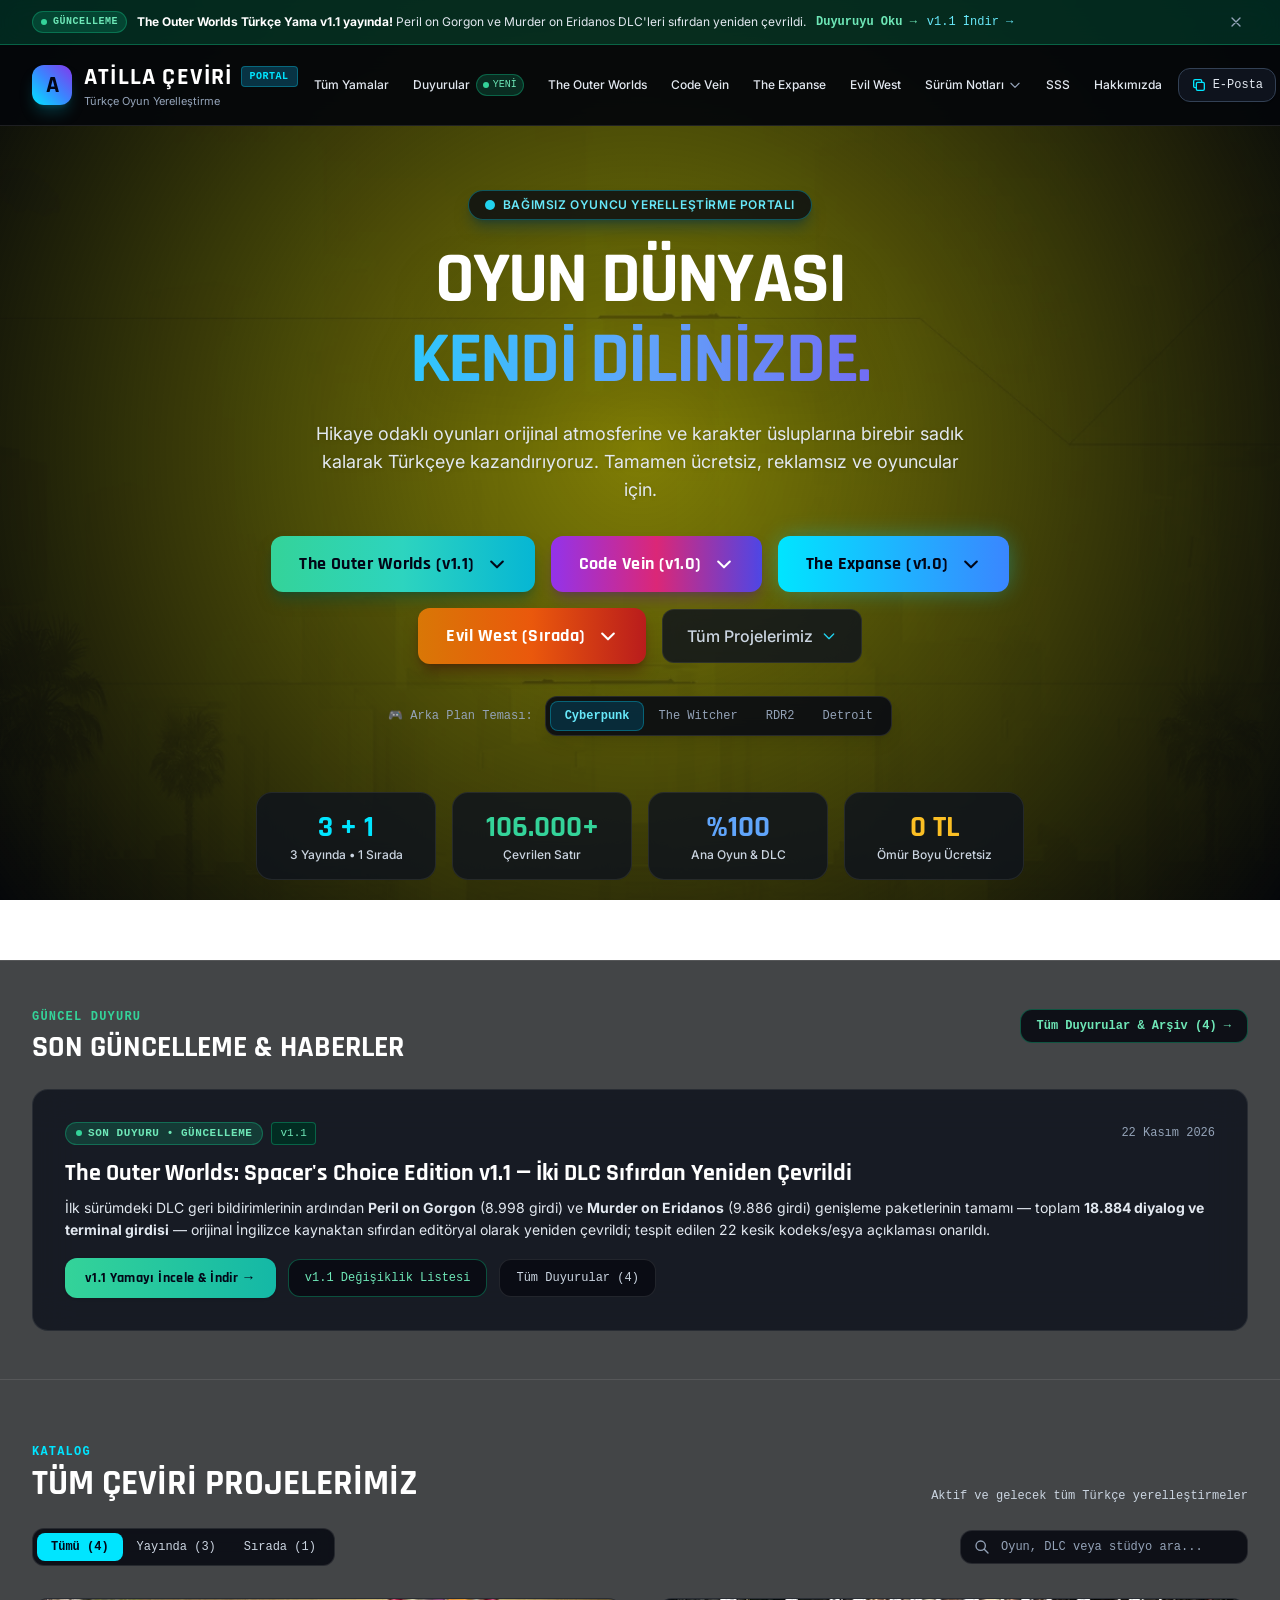
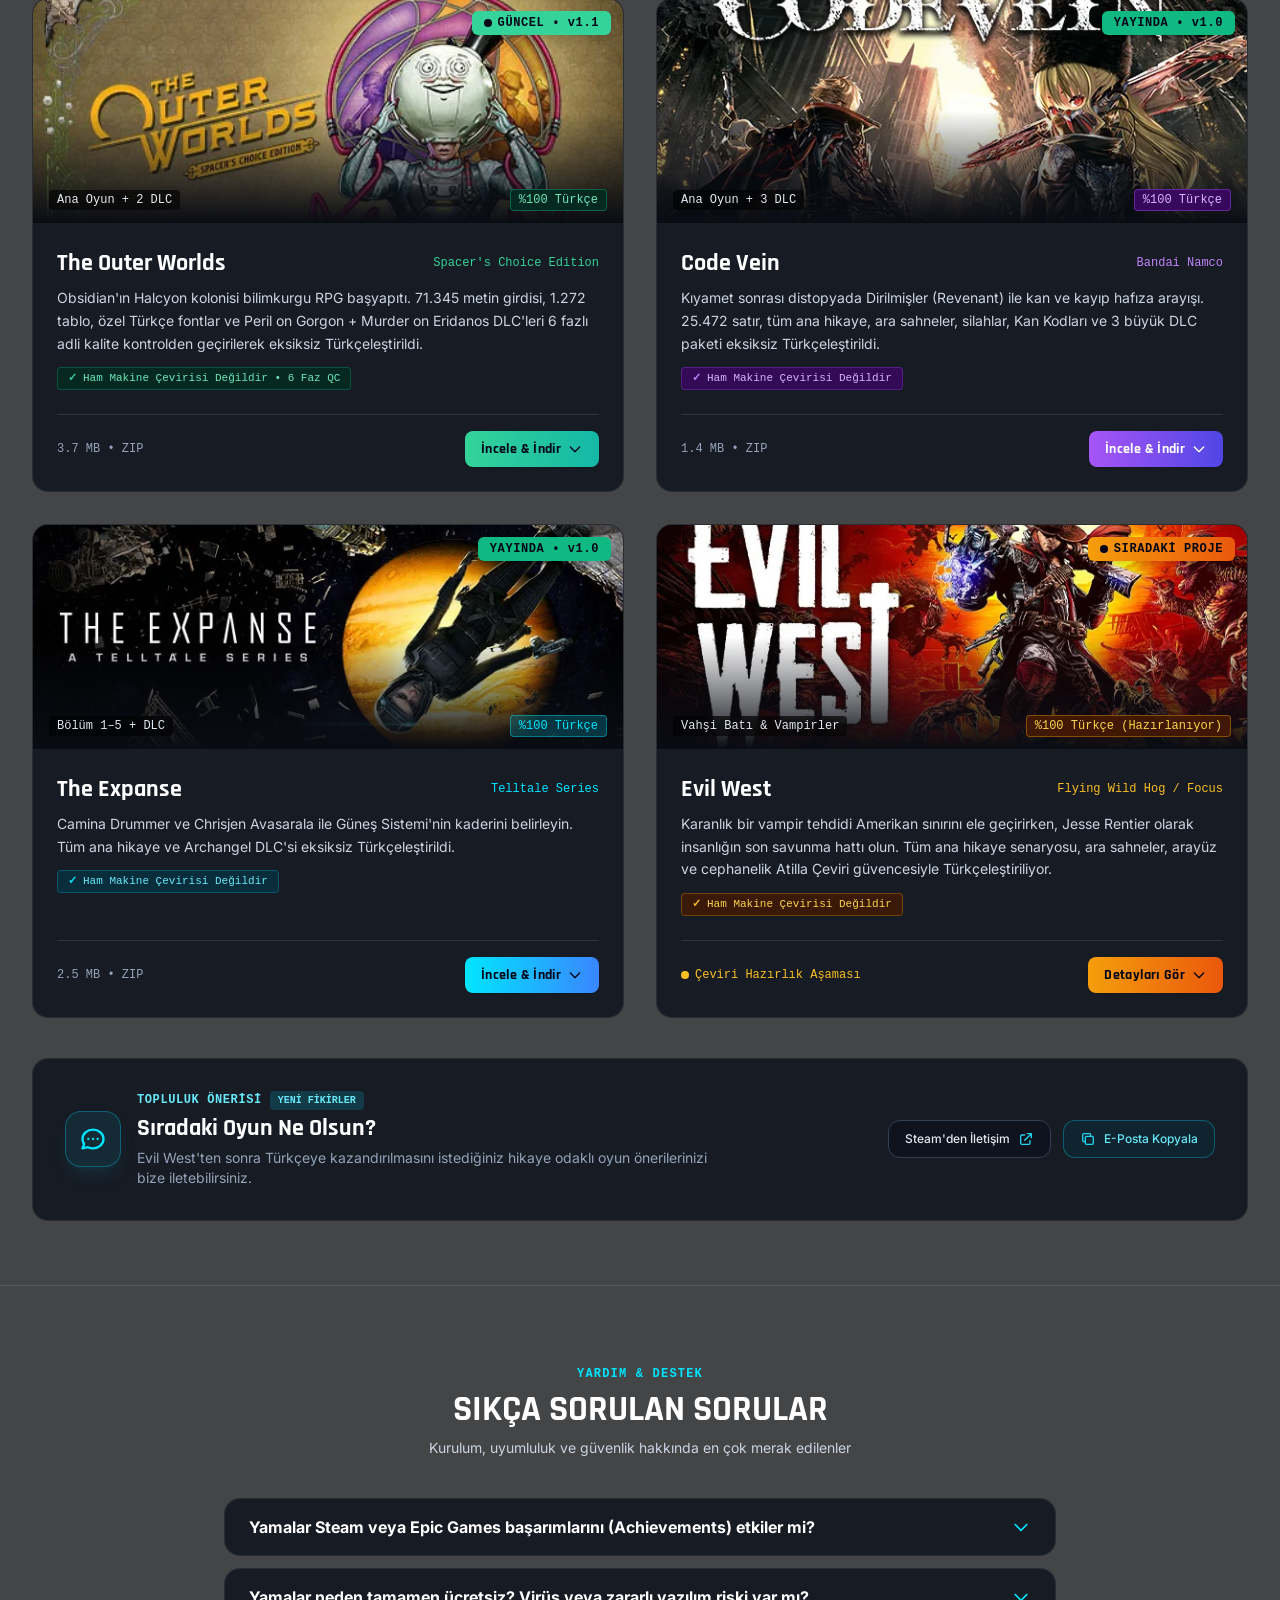
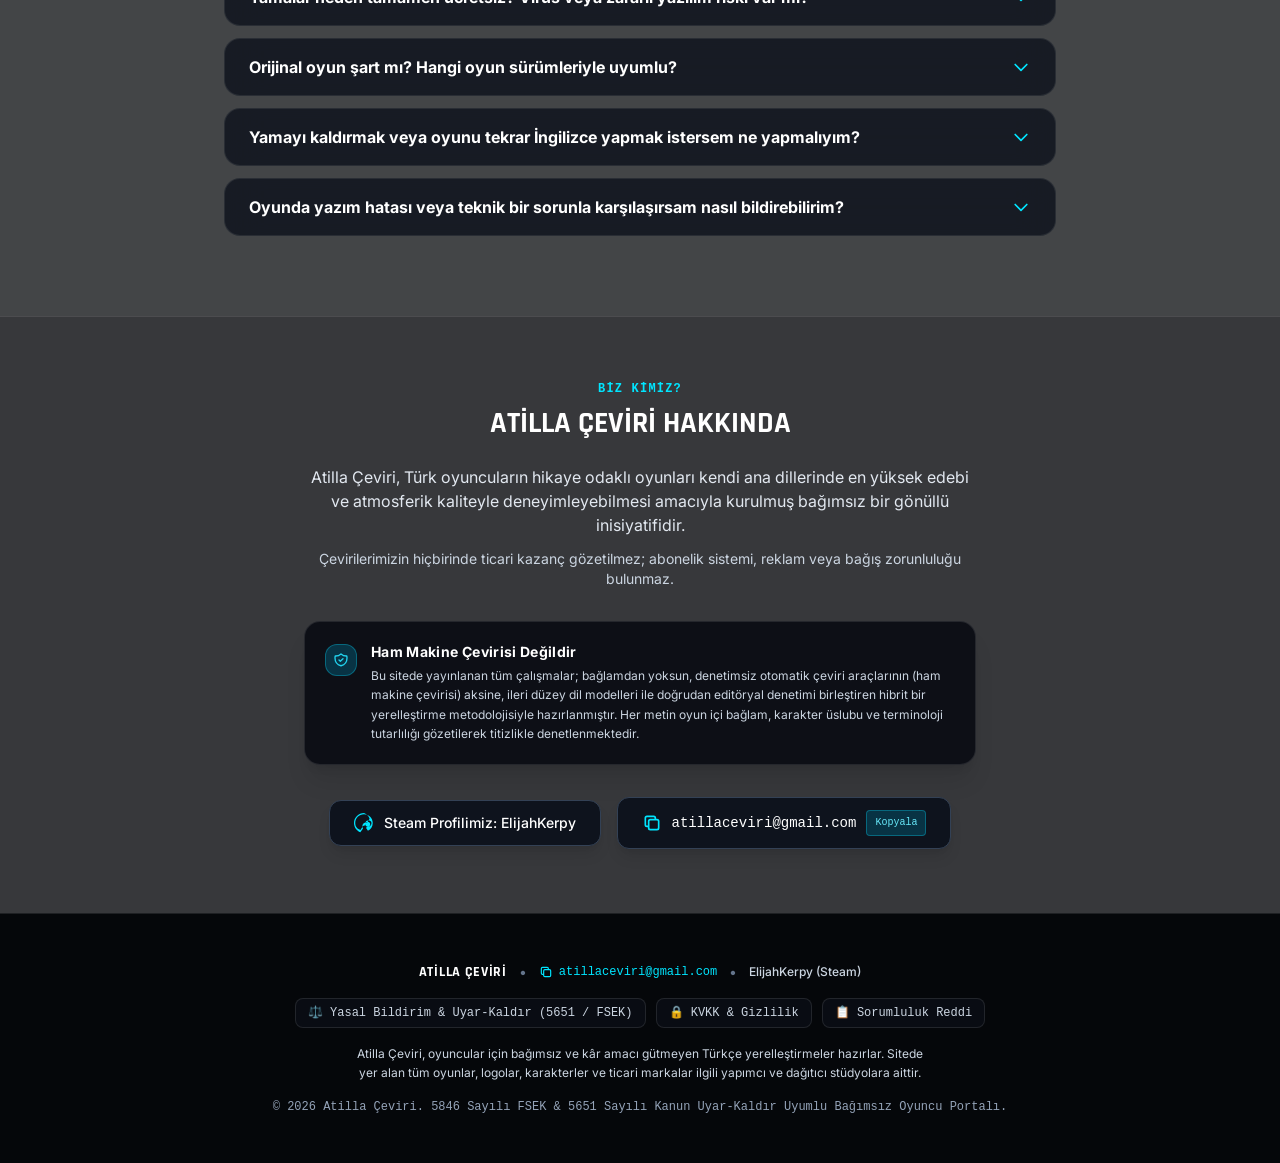
==== commit d7266550: "Fix Evil West card tag, WCAG contrast (90->100), and defer JS/fonts" ====
--- a/index.html
+++ b/index.html
@@ -89,10 +89,11 @@
   <meta http-equiv="Pragma" content="no-cache">
   <meta http-equiv="Expires" content="0">
 
-  <!-- Google Fonts -->
+  <!-- Google Fonts (non-blocking) -->
   <link rel="preconnect" href="https://fonts.googleapis.com">
   <link rel="preconnect" href="https://fonts.gstatic.com" crossorigin>
-  <link href="https://fonts.googleapis.com/css2?family=Inter:wght@300;400;500;600;700;800&family=Rajdhani:wght@500;600;700;800&family=Space+Grotesk:wght@500;700&display=swap" rel="stylesheet">
+  <link rel="preload" as="style" href="https://fonts.googleapis.com/css2?family=Inter:wght@400;500;600;700;800&family=Rajdhani:wght@600;700;800&display=swap" onload="this.onload=null;this.rel='stylesheet'">
+  <noscript><link rel="stylesheet" href="https://fonts.googleapis.com/css2?family=Inter:wght@400;500;600;700;800&family=Rajdhani:wght@600;700;800&display=swap"></noscript>
 
   <!-- Compiled Tailwind CSS -->
   <link rel="stylesheet" href="./styles.css">
@@ -194,8 +195,8 @@
   </div>
 
   <!-- NAVBAR -->
-  <header class="sticky top-0 z-50 backdrop-blur-md bg-dark-950/90 border-b border-white/10 transition-colors">
-    <div class="max-w-7xl mx-auto px-4 sm:px-6 lg:px-8 h-20 flex items-center justify-between gap-6">
+  <header class="sticky top-0 z-50 backdrop-blur-md bg-dark-950/95 border-b border-white/10 transition-colors">
+    <div class="max-w-7xl mx-auto px-4 sm:px-6 lg:px-8 h-20 flex items-center justify-between gap-4">
       
       <!-- Brand Logo -->
       <a href="./" class="flex items-center gap-3 shrink-0 group">
@@ -212,7 +213,7 @@
       </a>
       
       <!-- Clean Single-Line Nav Links -->
-      <nav class="hidden lg:flex items-center gap-4 xl:gap-6 text-sm font-medium text-slate-300 whitespace-nowrap">
+      <nav class="hidden lg:flex items-center gap-3 xl:gap-6 text-xs font-medium text-slate-200 whitespace-nowrap">
         <a href="#yamalar" onclick="goToSection('yamalar', 'portal', event)" class="hover:text-brand-cyan transition">Tüm Yamalar</a>
         <a href="./duyurular/" onclick="markAnnouncementsSeen()" class="hover:text-emerald-400 transition flex items-center gap-1.5">
           <span>Duyurular</span>
@@ -221,22 +222,10 @@
             <span>YENİ</span>
           </span>
         </a>
-        <a href="./outer-worlds/" class="hover:text-emerald-400 transition flex items-center gap-1.5">
-          <span>The Outer Worlds</span>
-          <span class="text-[10px] font-mono px-2 py-0.5 rounded-full bg-emerald-950 text-emerald-300 border border-emerald-500/30">v1.1</span>
-        </a>
-        <a href="./code-vein/" class="hover:text-purple-400 transition flex items-center gap-1.5">
-          <span>Code Vein</span>
-          <span class="text-[10px] font-mono px-2 py-0.5 rounded-full bg-purple-950 text-purple-300 border border-purple-500/30">v1.0</span>
-        </a>
-        <a href="./the-expanse/" class="hover:text-brand-cyan transition flex items-center gap-1.5">
-          <span>The Expanse</span>
-          <span class="text-[10px] font-mono px-2 py-0.5 rounded-full bg-cyan-950 text-cyan-300 border border-cyan-500/30">v1.0</span>
-        </a>
-        <a href="./evil-west/" class="hover:text-amber-400 transition flex items-center gap-1.5">
-          <span>Evil West</span>
-          <span class="text-[10px] font-mono px-2 py-0.5 rounded-full bg-amber-950 text-amber-300 border border-amber-500/30">Sırada</span>
-        </a>
+        <a href="./outer-worlds/" class="hover:text-emerald-400 transition">The Outer Worlds</a>
+        <a href="./code-vein/" class="hover:text-purple-400 transition">Code Vein</a>
+        <a href="./the-expanse/" class="hover:text-brand-cyan transition">The Expanse</a>
+        <a href="./evil-west/" class="hover:text-amber-400 transition">Evil West</a>
         <div class="relative group">
           <button type="button" class="hover:text-brand-cyan transition flex items-center gap-1 py-1">
             <span>Sürüm Notları</span>
@@ -457,7 +446,7 @@
             <h2 class="text-xs font-bold text-brand-cyan uppercase tracking-widest font-mono">KATALOG</h2>
             <p class="mt-1 text-3xl sm:text-4xl font-display font-bold text-white uppercase">Tüm Çeviri Projelerimiz</p>
           </div>
-          <div class="text-xs text-slate-400 font-mono">
+          <div class="text-xs text-slate-300 font-mono">
             Aktif ve gelecek tüm Türkçe yerelleştirmeler
           </div>
         </div>
@@ -479,7 +468,7 @@
         <div id="catalog-grid" class="grid grid-cols-1 md:grid-cols-2 gap-8">
           
           <!-- PROJECT 1: THE OUTER WORLDS: SPACER'S CHOICE (YAYINDA) -->
-          <a href="outer-worlds/" data-project-card data-status="live" data-search="the outer worlds spacer choice obsidian rpg bilimkurgu peril on gorgon murder on eridanos halcyon" class="glass-card rounded-2xl overflow-hidden flex flex-col group border-emerald-500/40 cursor-pointer">
+          <a href="outer-worlds/" data-project-card data-status="live" data-search="the outer worlds spacer choice obsidian rpg bilimkurgu peril on gorgon murder on eridanos halcyon" class="glass-card rounded-2xl overflow-hidden flex flex-col group border-emerald-500/40 cursor-pointer" onmouseenter="switchBackground('outerworlds')">
             <div class="relative h-56 overflow-hidden bg-slate-900">
               <img loading="lazy" decoding="async" src="images/outerworlds_cover.webp" alt="The Outer Worlds: Spacer's Choice Edition" class="w-full h-full object-cover group-hover:scale-105 transition duration-500">
               <div class="absolute inset-0 bg-gradient-to-t from-dark-900 via-transparent to-transparent"></div>
@@ -521,7 +510,7 @@
           </a>
 
           <!-- PROJECT 2: CODE VEIN (YAYINDA) -->
-          <a href="code-vein/" data-project-card data-status="live" data-search="code vein bandai namco anime souls rpg revenant dirilmişler vampir hellfire knight frozen empress lord of thunder" class="glass-card rounded-2xl overflow-hidden flex flex-col group border-purple-500/40 cursor-pointer">
+          <a href="code-vein/" data-project-card data-status="live" data-search="code vein bandai namco anime souls rpg revenant dirilmişler vampir hellfire knight frozen empress lord of thunder" class="glass-card rounded-2xl overflow-hidden flex flex-col group border-purple-500/40 cursor-pointer" onmouseenter="switchBackground('codevein')">
             <div class="relative h-56 overflow-hidden bg-slate-900">
               <img loading="lazy" decoding="async" src="images/codevein_cover.webp" alt="Code Vein" class="w-full h-full object-cover group-hover:scale-105 transition duration-500">
               <div class="absolute inset-0 bg-gradient-to-t from-dark-900 via-transparent to-transparent"></div>
@@ -562,7 +551,7 @@
           </a>
 
           <!-- PROJECT 3: THE EXPANSE -->
-          <a href="the-expanse/" data-project-card data-status="live" data-search="the expanse telltale deck nine camina drummer chrisjen avasarala archangel dlc uzay hikaye" class="glass-card rounded-2xl overflow-hidden flex flex-col group border-cyan-500/40 cursor-pointer">
+          <a href="the-expanse/" data-project-card data-status="live" data-search="the expanse telltale deck nine camina drummer chrisjen avasarala archangel dlc uzay hikaye" class="glass-card rounded-2xl overflow-hidden flex flex-col group border-cyan-500/40 cursor-pointer" onmouseenter="switchBackground('expanse')">
             <div class="relative h-56 overflow-hidden bg-slate-900">
               <img loading="lazy" decoding="async" src="images/expanse_cover.webp" alt="The Expanse: A Telltale Series" class="w-full h-full object-cover group-hover:scale-105 transition duration-500">
               <div class="absolute inset-0 bg-gradient-to-t from-dark-900 via-transparent to-transparent"></div>
@@ -603,7 +592,7 @@
           </a>
 
           <!-- PROJECT 4: EVIL WEST (SIRADAKİ PROJE) -->
-          <a href="evil-west/" data-project-card data-status="upcoming" data-search="evil west flying wild hog focus vahşi batı vampir jesse rentier tps aksiyon" class="glass-card rounded-2xl overflow-hidden flex flex-col group border-amber-500/40 cursor-pointer">
+          <a href="evil-west/" data-project-card data-status="upcoming" data-search="evil west flying wild hog focus vahşi batı vampir jesse rentier tps aksiyon" class="glass-card rounded-2xl overflow-hidden flex flex-col group border-amber-500/40 cursor-pointer" onmouseenter="switchBackground('evilwest')">
             <div class="relative h-56 overflow-hidden bg-slate-900">
               <img loading="lazy" decoding="async" src="images/evilwest_cover.webp" alt="Evil West" class="w-full h-full object-cover group-hover:scale-105 transition duration-500">
               <div class="absolute inset-0 bg-gradient-to-t from-dark-900 via-transparent to-transparent"></div>
@@ -645,9 +634,9 @@
                 </span>
               </div>
             </div>
-          </div>
-
-        </a>
+          </a>
+
+        </div>
 
         <!-- Catalog Empty State -->
         <div id="catalog-empty" class="hidden glass-card rounded-2xl p-10 text-center border-white/10 mt-4">
@@ -692,7 +681,7 @@
         <div class="text-center mb-10">
           <h2 class="text-xs font-bold text-brand-cyan uppercase tracking-widest font-mono">YARDIM & DESTEK</h2>
           <p class="mt-2 text-3xl sm:text-4xl font-display font-bold text-white uppercase">Sıkça Sorulan Sorular</p>
-          <p class="mt-2 text-xs sm:text-sm text-slate-400">Kurulum, uyumluluk ve güvenlik hakkında en çok merak edilenler</p>
+          <p class="mt-2 text-xs sm:text-sm text-slate-300">Kurulum, uyumluluk ve güvenlik hakkında en çok merak edilenler</p>
         </div>
 
         <div class="space-y-3">
@@ -764,7 +753,7 @@
           Atilla Çeviri, Türk oyuncuların hikaye odaklı oyunları kendi ana dillerinde en yüksek edebi ve atmosferik kaliteyle deneyimleyebilmesi amacıyla kurulmuş bağımsız bir gönüllü inisiyatifidir.
         </p>
 
-        <p class="mt-3 text-xs sm:text-sm text-slate-400 max-w-2xl mx-auto">
+        <p class="mt-3 text-xs sm:text-sm text-slate-300 max-w-2xl mx-auto">
           Çevirilerimizin hiçbirinde ticari kazanç gözetilmez; abonelik sistemi, reklam veya bağış zorunluluğu bulunmaz.
         </p>
 
@@ -915,18 +904,18 @@
         </button>
       </div>
 
-      <p class="text-xs text-slate-500 max-w-xl mx-auto leading-relaxed">
+      <p class="text-xs text-slate-300 max-w-xl mx-auto leading-relaxed">
         Atilla Çeviri, oyuncular için bağımsız ve kâr amacı gütmeyen Türkçe yerelleştirmeler hazırlar. 
         Sitede yer alan tüm oyunlar, logolar, karakterler ve ticari markalar ilgili yapımcı ve dağıtıcı stüdyolara aittir.
       </p>
-      <p class="text-xs text-slate-600 mt-4 font-mono">
+      <p class="text-xs text-slate-400 mt-4 font-mono">
         © 2026 Atilla Çeviri. 5846 Sayılı FSEK & 5651 Sayılı Kanun Uyar-Kaldır Uyumlu Bağımsız Oyuncu Portalı.
       </p>
     </div>
   </footer>
 
 
-  <script src="./assets/site.js"></script>
+  <script src="./assets/site.js" defer></script>
 
   <!-- BACK TO TOP FLOATING BUTTON -->
   <button type="button" id="back-to-top" onclick="scrollToTop()" title="Yukarı Çık" aria-label="Yukarı Çık" class="fixed bottom-6 right-6 z-40 w-12 h-12 rounded-2xl glass-card border border-cyan-500/40 bg-dark-900/90 hover:border-brand-cyan text-brand-cyan hover:text-white flex items-center justify-center shadow-2xl transition-all duration-300 opacity-0 translate-y-4 pointer-events-none cursor-pointer">
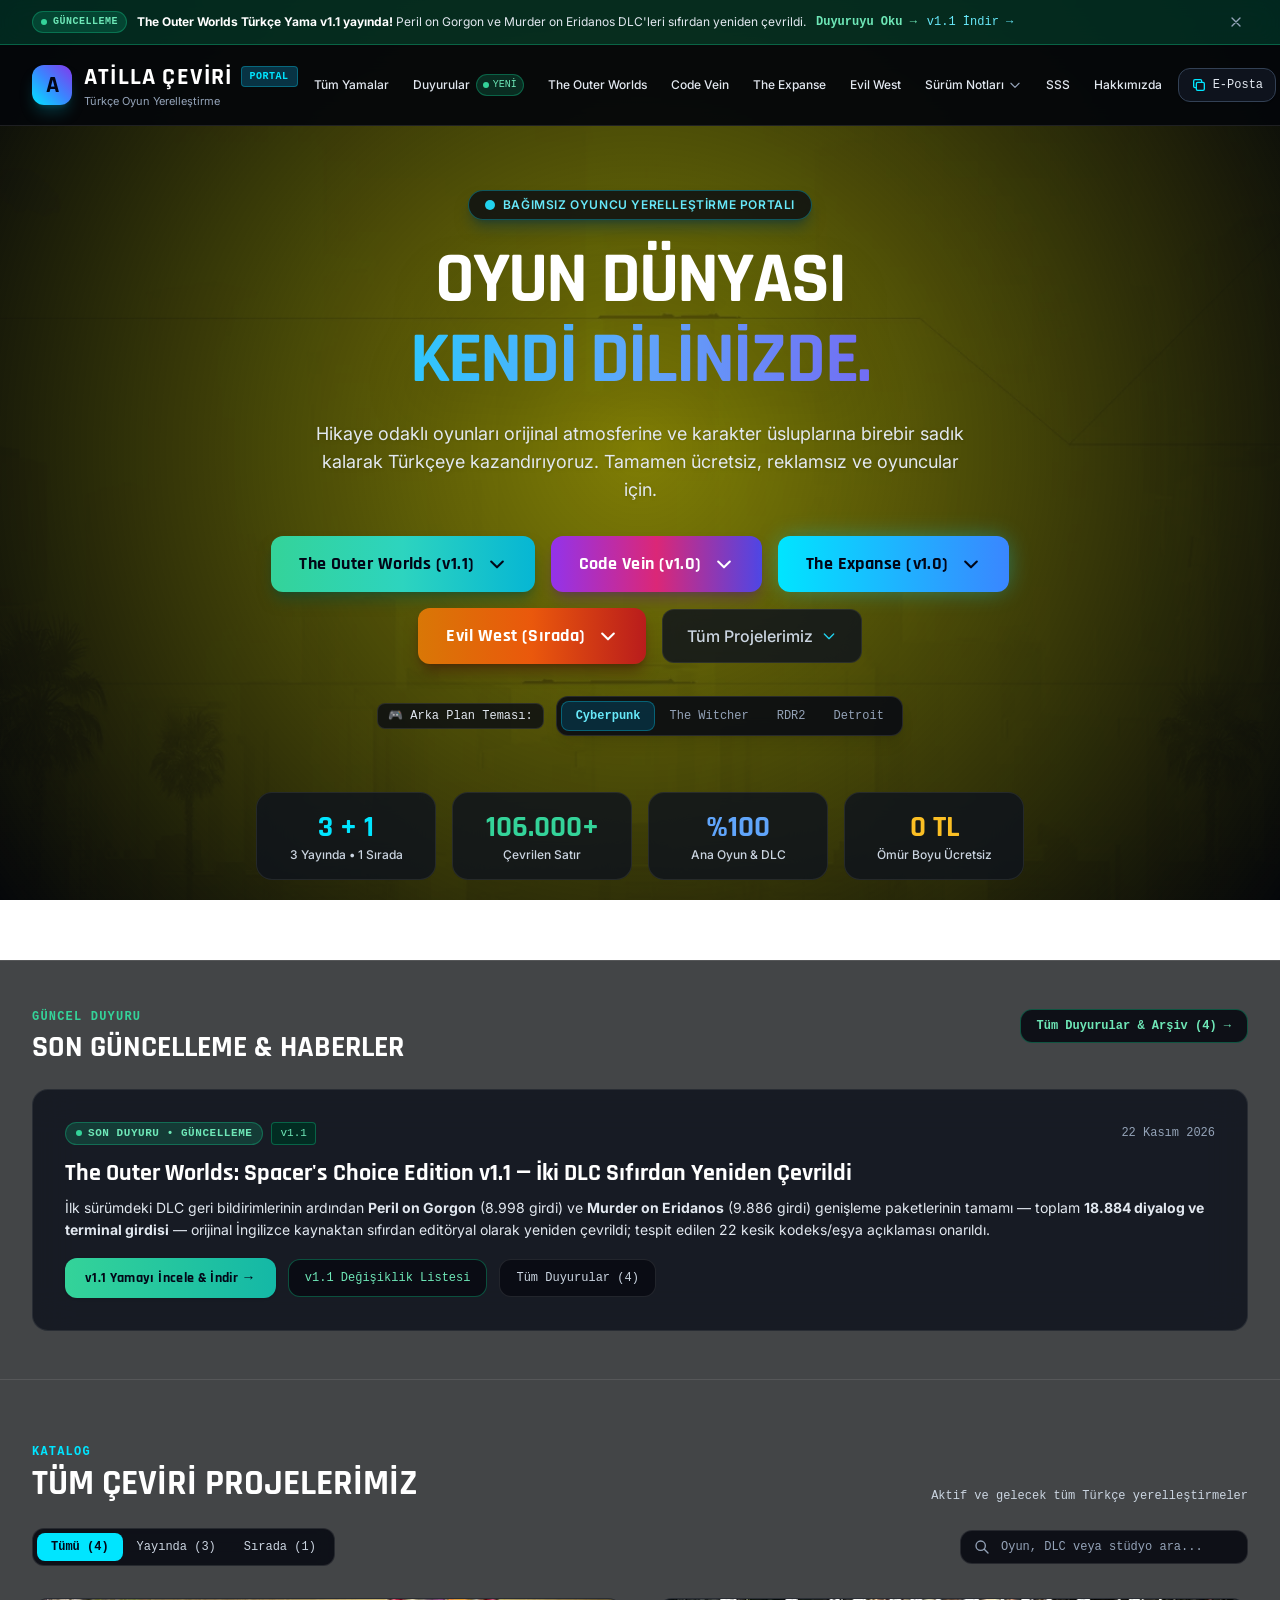
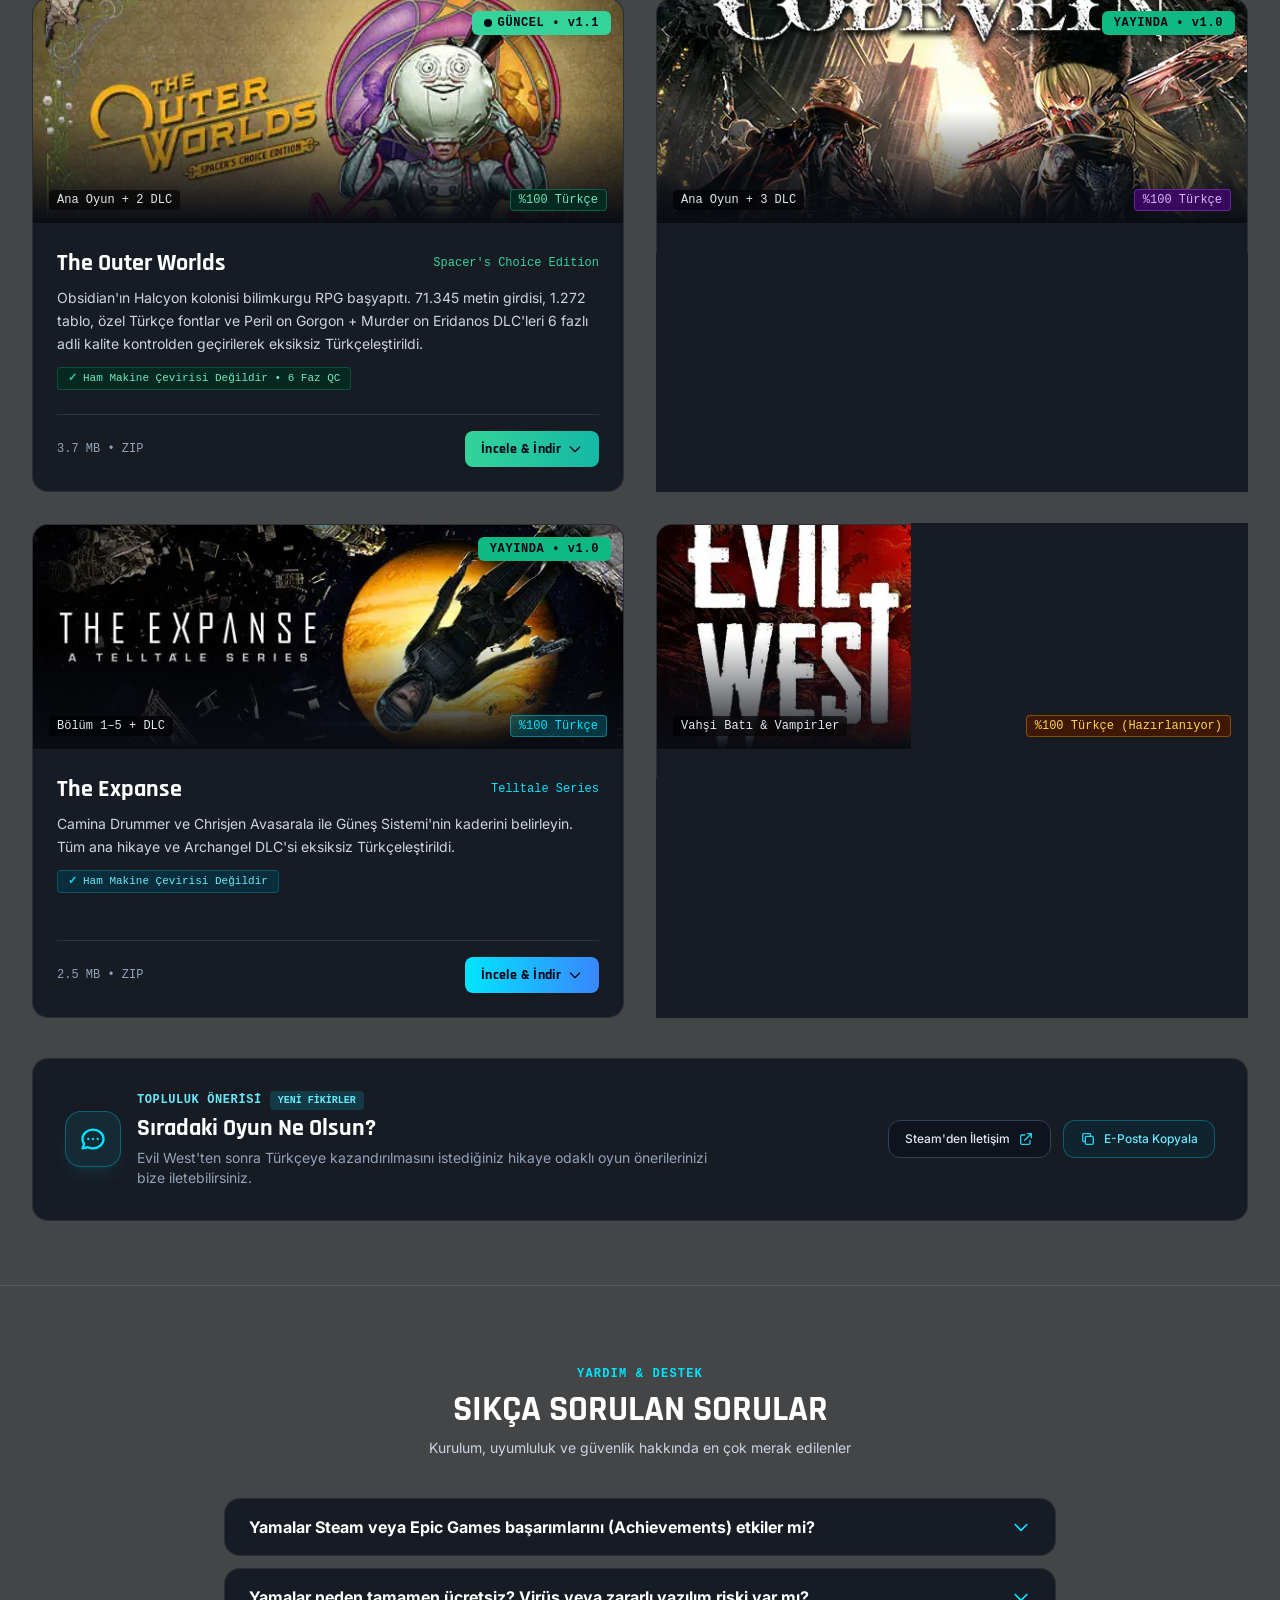
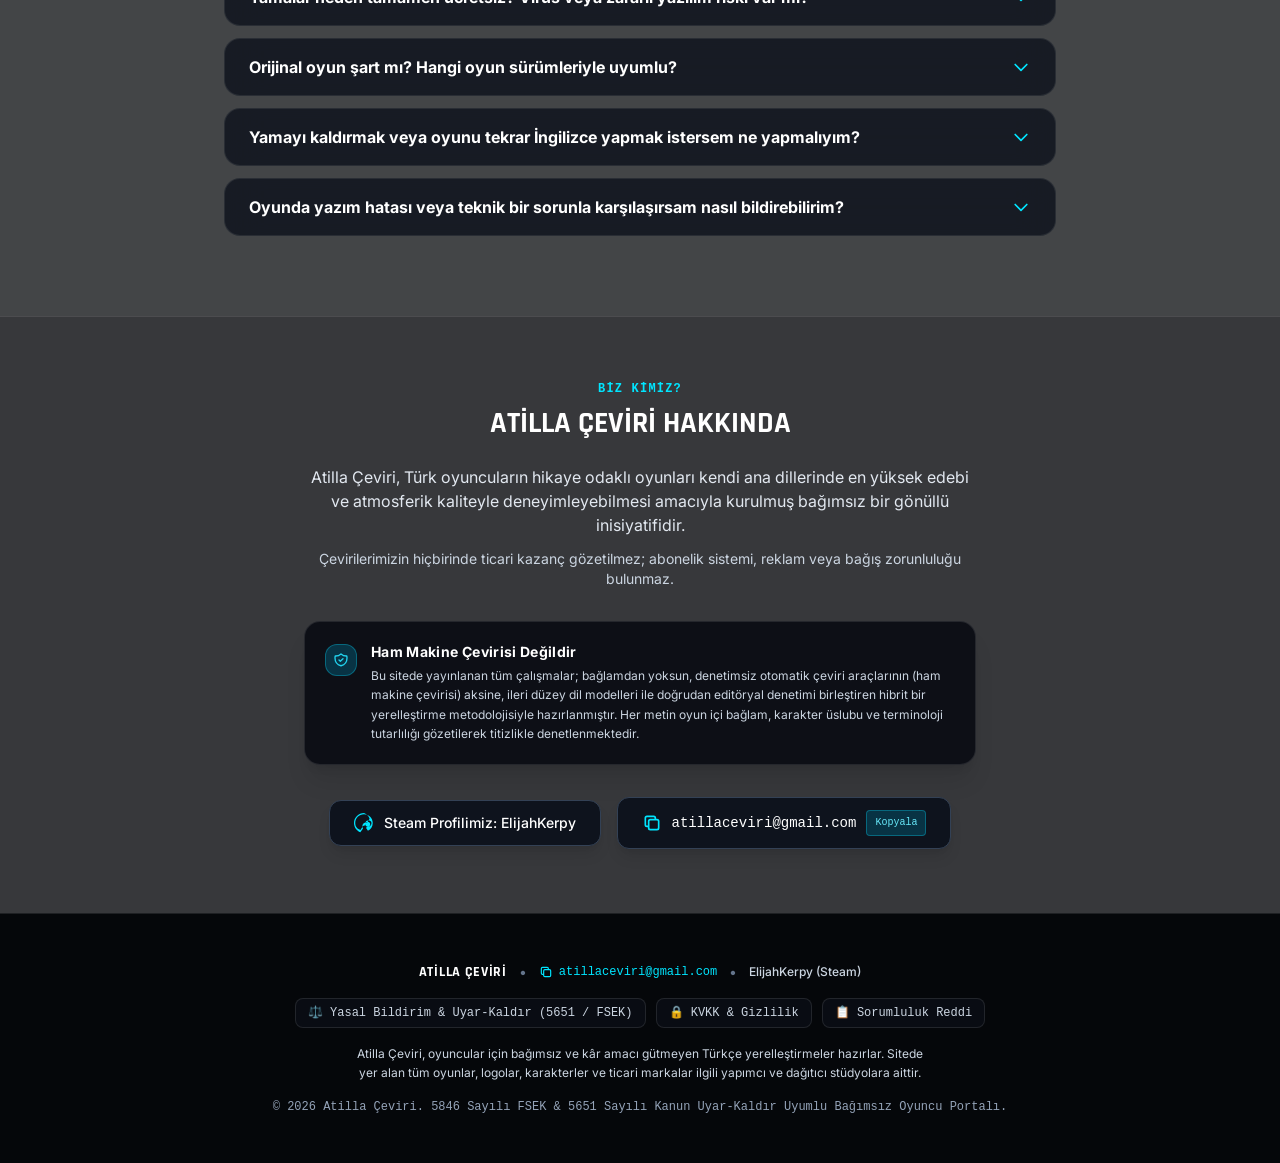
==== commit 116c9481: "fix: resolve mobile PageSpeed accessibility issues and optimize cover WebP compression" ====
--- a/index.html
+++ b/index.html
@@ -254,12 +254,12 @@
 
       <!-- Contact CTA Group -->
       <div class="flex items-center gap-2.5 shrink-0">
-        <button type="button" onclick="copyEmail(event, this)" title="E-Posta Adresini Kopyala (atillaceviri@gmail.com)" class="p-2 sm:px-3 sm:py-2 rounded-xl border border-slate-700 bg-dark-850 hover:bg-dark-800 text-slate-200 text-xs sm:text-sm font-medium transition hover:border-brand-cyan/60 hover:text-white shadow-sm flex items-center gap-1.5 cursor-pointer">
-          <svg class="w-4 h-4 text-brand-cyan shrink-0" fill="none" stroke="currentColor" viewBox="0 0 24 24"><path stroke-linecap="round" stroke-linejoin="round" stroke-width="2" d="M8 16H6a2 2 0 01-2-2V6a2 2 0 012-2h8a2 2 0 012 2v2m-6 12h8a2 2 0 002-2v-8a2 2 0 00-2-2h-8a2 2 0 00-2 2v8a2 2 0 002 2z"/></svg>
+        <button type="button" onclick="copyEmail(event, this)" aria-label="E-Posta Adresini Kopyala (atillaceviri@gmail.com)" title="E-Posta Adresini Kopyala (atillaceviri@gmail.com)" class="p-2 sm:px-3 sm:py-2 rounded-xl border border-slate-700 bg-dark-850 hover:bg-dark-800 text-slate-200 text-xs sm:text-sm font-medium transition hover:border-brand-cyan/60 hover:text-white shadow-sm flex items-center gap-1.5 cursor-pointer">
+          <svg aria-hidden="true" class="w-4 h-4 text-brand-cyan shrink-0" fill="none" stroke="currentColor" viewBox="0 0 24 24"><path stroke-linecap="round" stroke-linejoin="round" stroke-width="2" d="M8 16H6a2 2 0 01-2-2V6a2 2 0 012-2h8a2 2 0 012 2v2m-6 12h8a2 2 0 002-2v-8a2 2 0 00-2-2h-8a2 2 0 00-2 2v8a2 2 0 002 2z"/></svg>
           <span class="btn-label hidden sm:inline font-mono text-xs">E-Posta</span>
         </button>
-        <a href="https://steamcommunity.com/profiles/76561198267659119/" target="_blank" rel="noopener" class="flex items-center gap-2 px-3 py-2 rounded-xl border border-slate-700 bg-dark-850 hover:bg-dark-800 text-slate-200 text-xs sm:text-sm font-medium transition hover:border-brand-cyan/60 hover:text-white shadow-sm whitespace-nowrap">
-          <svg class="w-4 h-4 fill-current text-brand-cyan shrink-0" viewBox="0 0 24 24">
+        <a href="https://steamcommunity.com/profiles/76561198267659119/" target="_blank" rel="noopener" aria-label="Steam Profili (ElijahKerpy)" title="Steam Profili (ElijahKerpy)" class="flex items-center gap-2 px-3 py-2 rounded-xl border border-slate-700 bg-dark-850 hover:bg-dark-800 text-slate-200 text-xs sm:text-sm font-medium transition hover:border-brand-cyan/60 hover:text-white shadow-sm whitespace-nowrap">
+          <svg aria-hidden="true" class="w-4 h-4 fill-current text-brand-cyan shrink-0" viewBox="0 0 24 24">
             <path d="M12 0C5.373 0 0 5.373 0 12c0 5.084 3.163 9.426 7.627 11.174l3.197-4.662a4.47 4.47 0 01-.824-2.512c0-2.485 2.015-4.5 4.5-4.5.347 0 .684.04 1.008.115l3.208-4.678A11.942 11.942 0 0012 0zm4.5 9c-1.381 0-2.5 1.119-2.5 2.5 0 .385.089.749.246 1.074l-2.029 2.959a4.49 4.49 0 01-1.217-.133l-3.327 4.852C3.125 18.73 1.5 15.565 1.5 12c0-5.799 4.701-10.5 10.5-10.5S22.5 6.201 22.5 12c0 4.095-2.348 7.641-5.753 9.387l-2.457-3.585A4.478 4.478 0 0116.5 16.5c2.485 0 4.5-2.015 4.5-4.5S18.985 9 16.5 9zm0 1.5c1.657 0 3 1.343 3 3s-1.343 3-3 3-3-1.343-3-3 1.343-3 3-3z"/>
           </svg>
           <span class="font-mono text-xs hidden sm:inline">ElijahKerpy</span>
@@ -358,7 +358,7 @@
 
         <!-- Spacious Background Theme Selector in Hero -->
         <div class="mt-8 flex flex-col sm:flex-row items-center justify-center gap-3 text-xs font-mono">
-          <span class="text-slate-400 flex items-center gap-1.5">
+          <span class="text-slate-200 flex items-center gap-1.5 px-2.5 py-1 rounded-lg bg-dark-900/80 border border-white/10">
             <span>🎮 Arka Plan Teması:</span>
           </span>
           <div class="inline-flex p-1 rounded-xl bg-dark-900/90 border border-white/10 backdrop-blur shadow-lg">
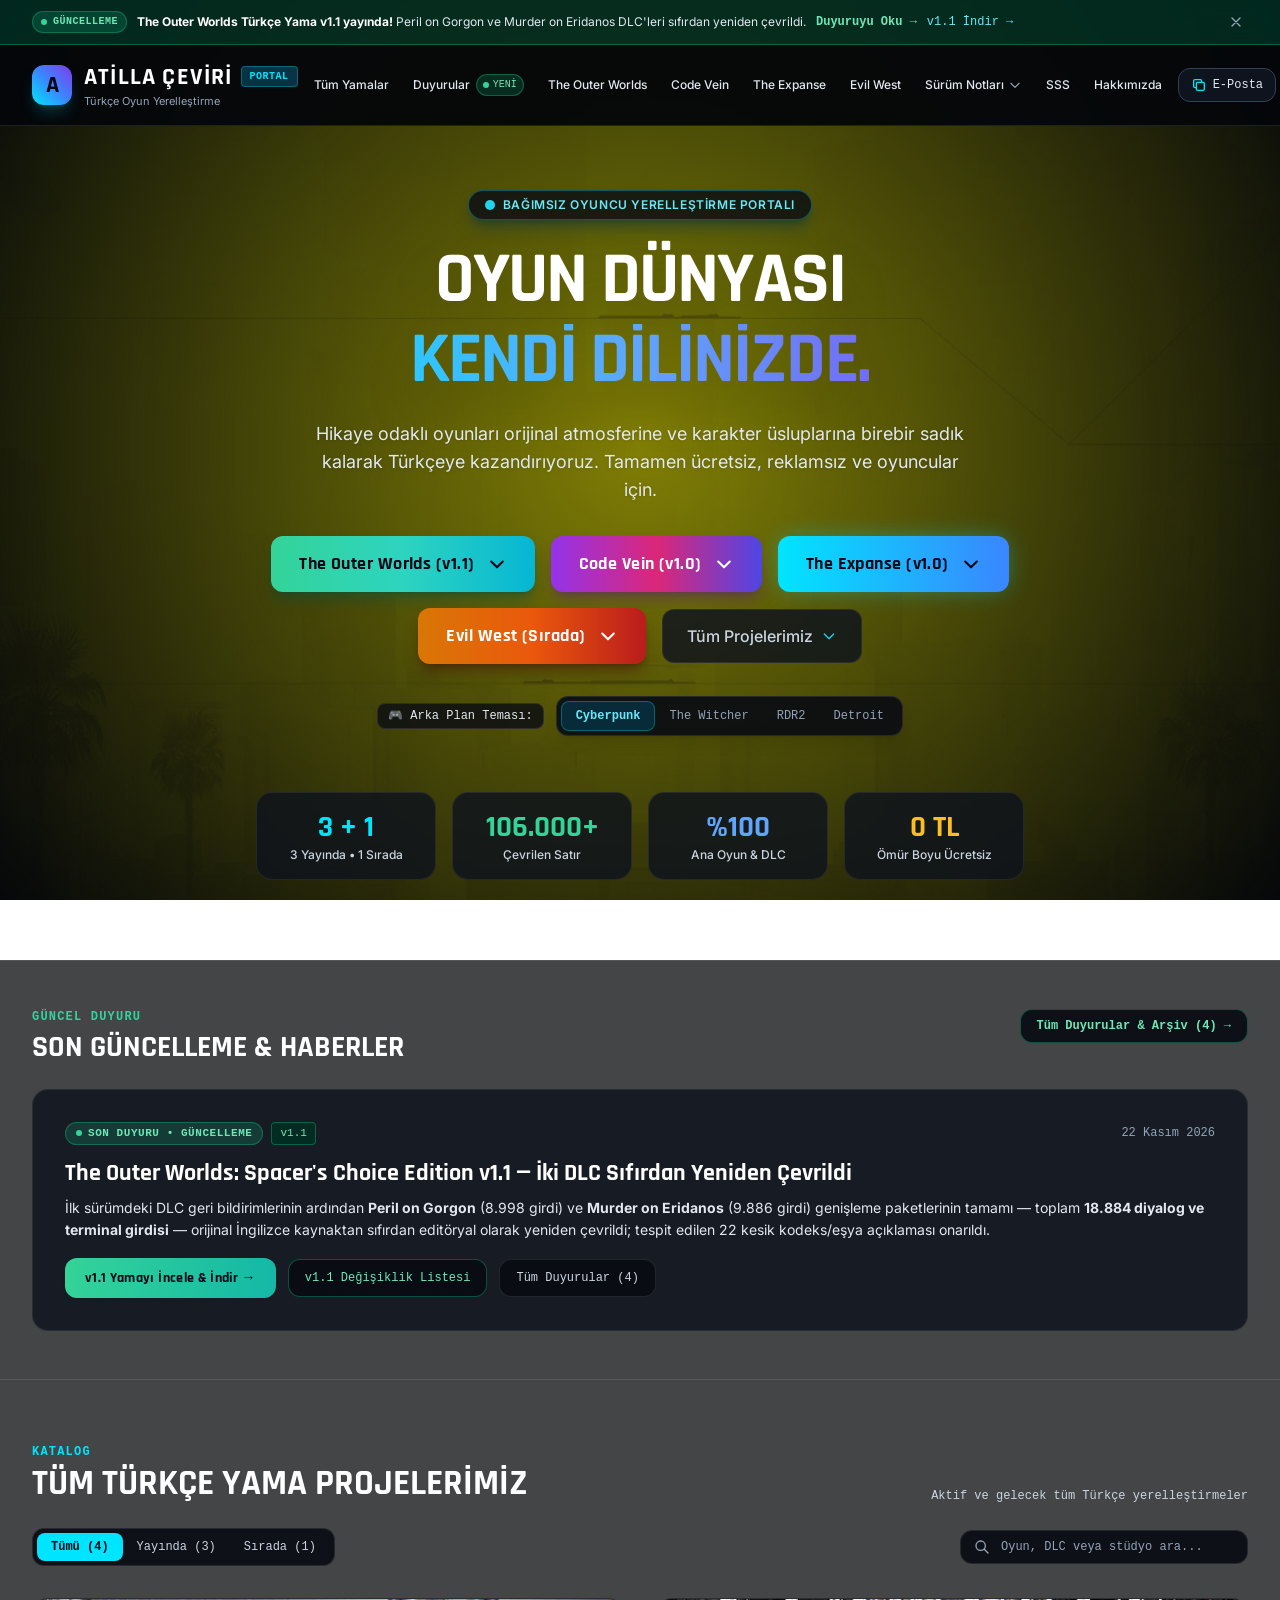
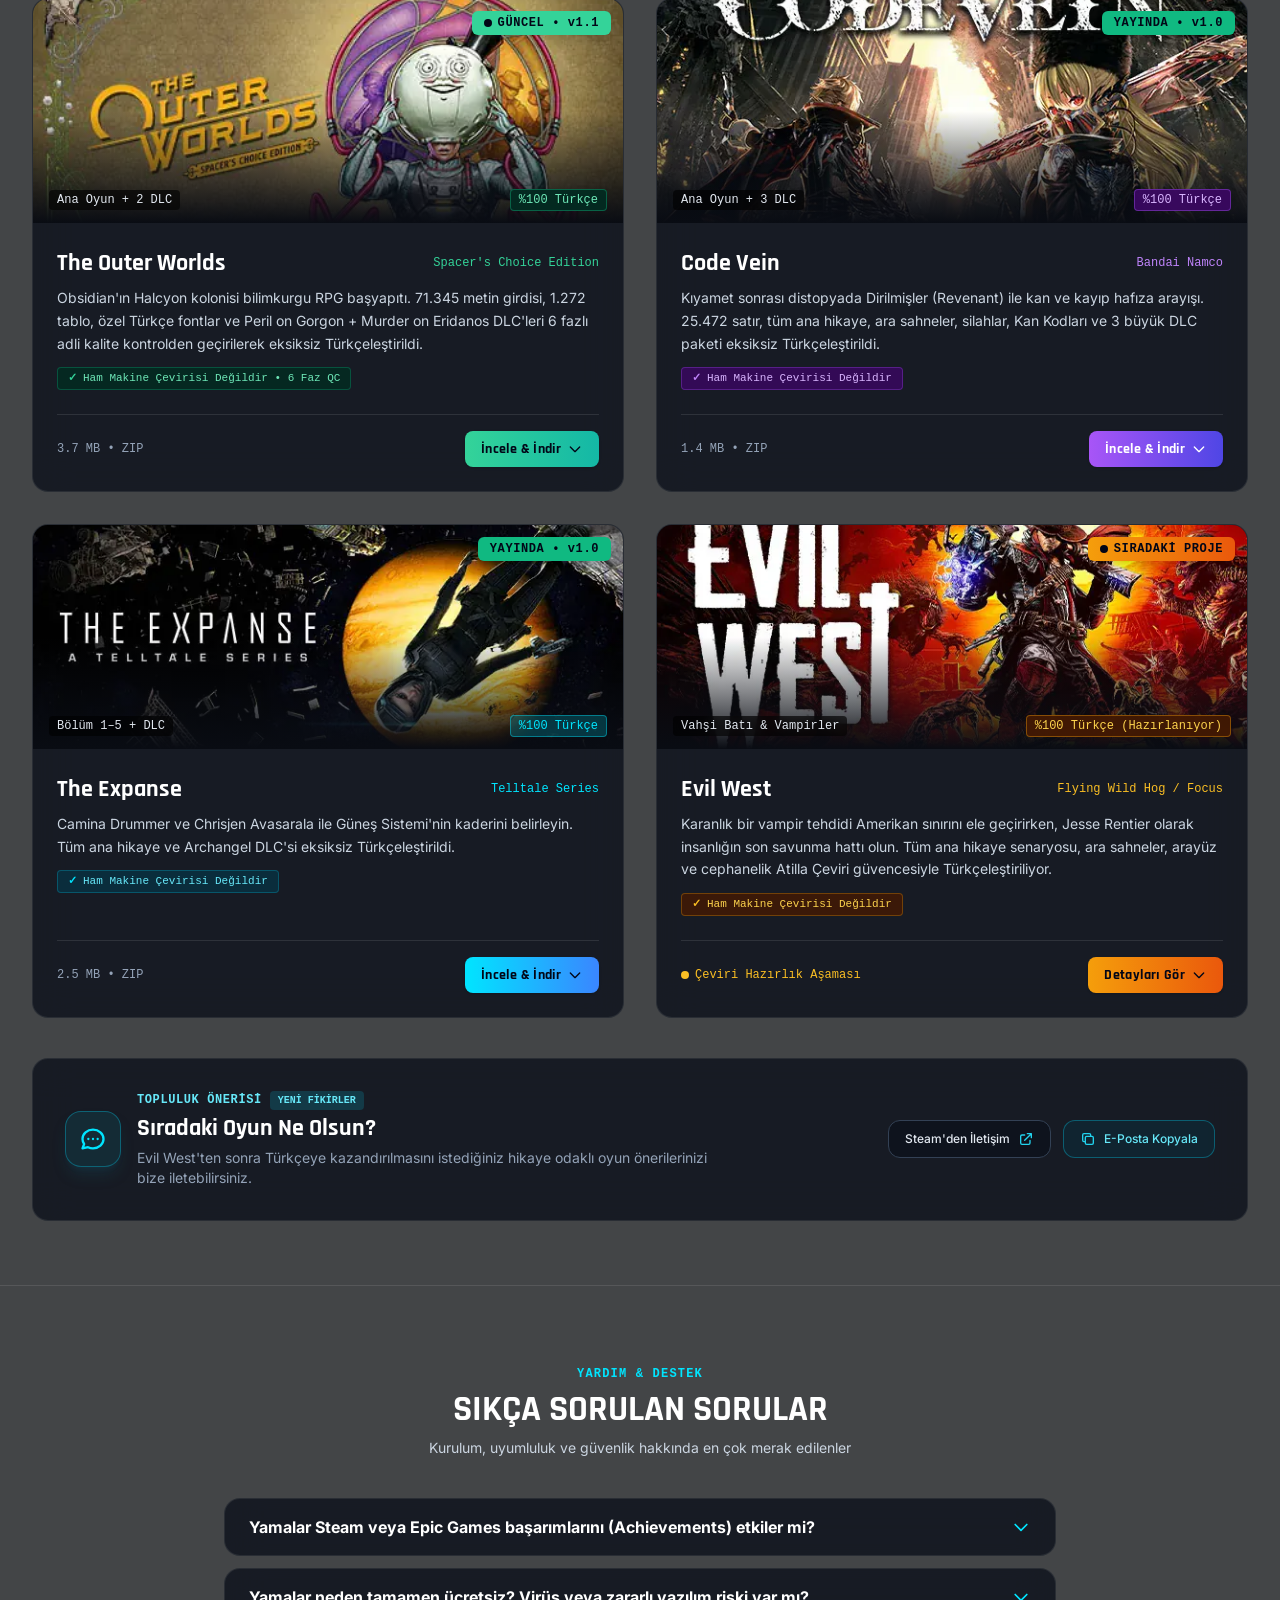
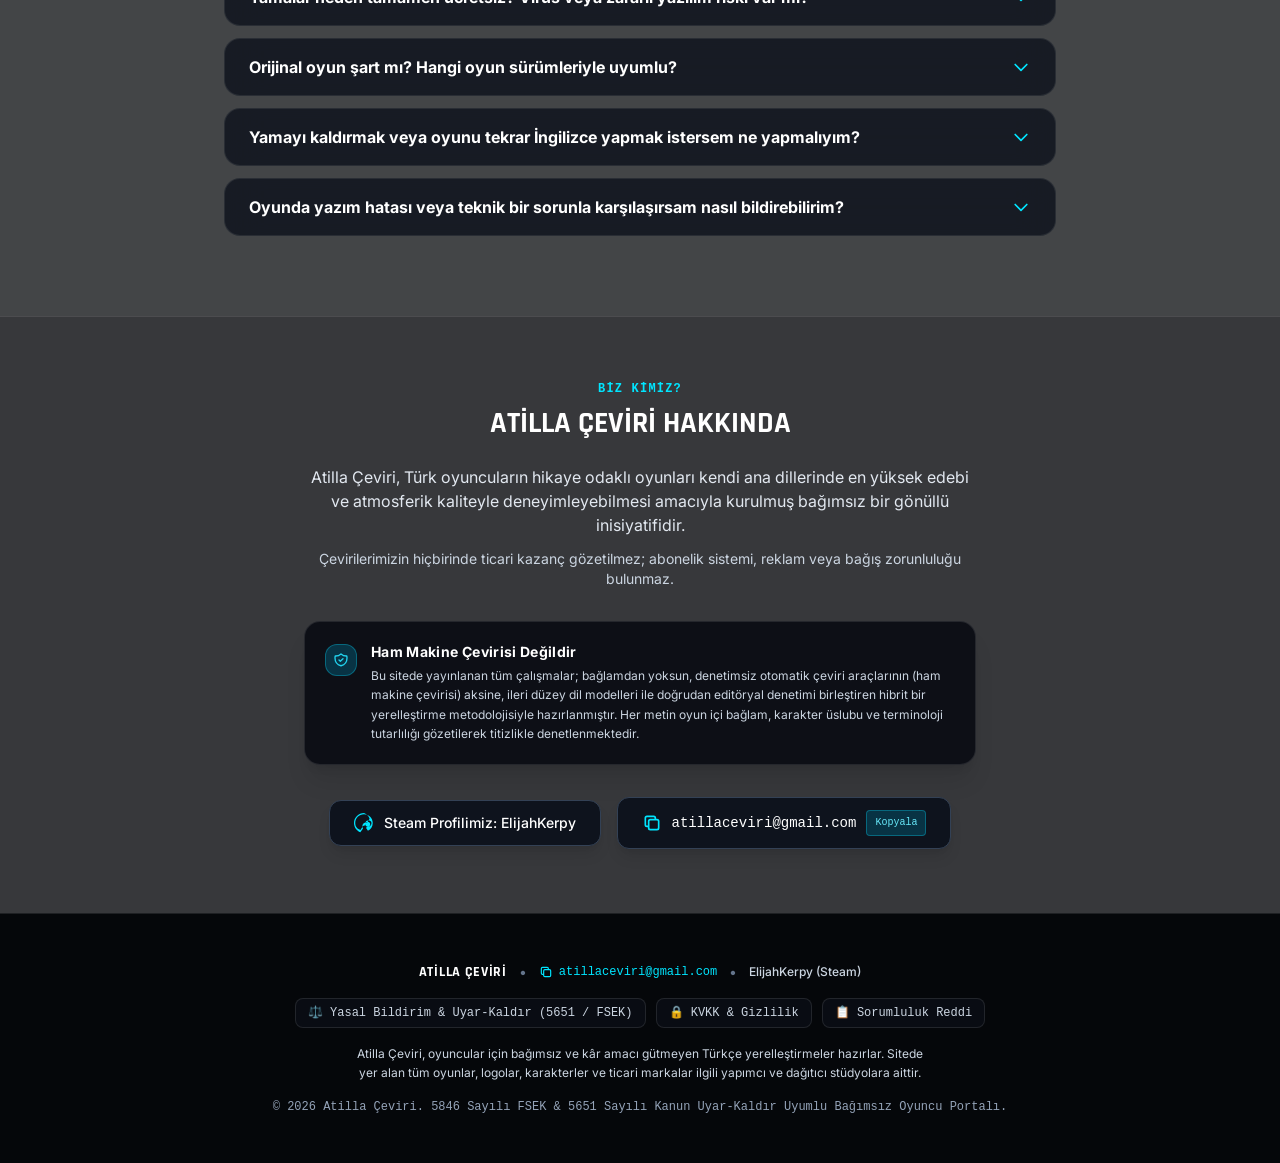
==== commit 06d4525a: "feat(seo): upgrade heading hierarchy, SERP metadata, rich JSON-LD, and 1200x630 OG cards" ====
--- a/index.html
+++ b/index.html
@@ -3,25 +3,33 @@
 <head>
   <meta charset="UTF-8">
   <meta name="viewport" content="width=device-width, initial-scale=1.0">
-  <title>Atilla Çeviri — Türkçe Oyun Yerelleştirme Portalı</title>
+  <title>Atilla Çeviri — Ücretsiz %100 Türkçe Oyun Yamaları Portalı</title>
   <meta name="google-site-verification" content="yh_0FIMYDTGgKimEdde0twncmbAxloxapu6GMvVgbJo" />
-  <meta name="description" content="Atilla Çeviri resmi web sitesi. The Outer Worlds: Spacer's Choice Edition, Code Vein, The Expanse: A Telltale Series ve gelecekteki tüm Türkçe yama projeleri, indirme bağlantıları, sürüm notları ve kurulum rehberleri.">
+  <meta name="description" content="The Outer Worlds Spacer's Choice, Code Vein ve The Expanse için ücretsiz, reklamsız, tüm DLC'ler dahil %100 Türkçe oyun yamaları ve kurulum rehberleri.">
+  <meta name="robots" content="index, follow, max-image-preview:large, max-snippet:-1">
   <link rel="icon" type="image/svg+xml" href="./favicon.svg">
   <link rel="canonical" href="https://atillaceviri.github.io/">
+  <link rel="alternate" hreflang="tr" href="https://atillaceviri.github.io/">
+  <link rel="alternate" hreflang="x-default" href="https://atillaceviri.github.io/">
   <meta name="theme-color" content="#05070a">
 
   <!-- Open Graph / Social Media & Forum Link Previews -->
   <meta property="og:type" content="website">
   <meta property="og:locale" content="tr_TR">
   <meta property="og:site_name" content="Atilla Çeviri">
-  <meta property="og:title" content="Atilla Çeviri — %100 Türkçe Oyun Yerelleştirme Portalı">
+  <meta property="og:title" content="Atilla Çeviri — Ücretsiz %100 Türkçe Oyun Yamaları Portalı">
   <meta property="og:description" content="The Outer Worlds: Spacer's Choice Edition, Code Vein ve The Expanse: A Telltale Series için ücretsiz, reklamsız, tüm DLC'ler dahil %100 Türkçe yamalar.">
   <meta property="og:url" content="https://atillaceviri.github.io/">
   <meta property="og:image" content="https://atillaceviri.github.io/images/og_banner.jpg">
+  <meta property="og:image:width" content="1200">
+  <meta property="og:image:height" content="630">
+  <meta property="og:image:type" content="image/jpeg">
+  <meta property="og:image:alt" content="Atilla Çeviri — Ücretsiz %100 Türkçe Oyun Yamaları Portalı">
   <meta name="twitter:card" content="summary_large_image">
-  <meta name="twitter:title" content="Atilla Çeviri — %100 Türkçe Oyun Yerelleştirme Portalı">
+  <meta name="twitter:title" content="Atilla Çeviri — Ücretsiz %100 Türkçe Oyun Yamaları Portalı">
   <meta name="twitter:description" content="The Outer Worlds: Spacer's Choice Edition, Code Vein ve The Expanse: A Telltale Series için ücretsiz, reklamsız, tüm DLC'ler dahil %100 Türkçe yamalar.">
   <meta name="twitter:image" content="https://atillaceviri.github.io/images/og_banner.jpg">
+  <meta name="twitter:image:alt" content="Atilla Çeviri — Ücretsiz %100 Türkçe Oyun Yamaları Portalı">
 
   <!-- Schema.org Structured Data -->
   <script type="application/ld+json">
@@ -29,65 +37,111 @@
   "@context": "https://schema.org",
   "@graph": [
     {
+      "@type": "Organization",
+      "@id": "https://atillaceviri.github.io/#organization",
+      "name": "Atilla Çeviri",
+      "url": "https://atillaceviri.github.io/",
+      "email": "atillaceviri@gmail.com",
+      "logo": {
+        "@type": "ImageObject",
+        "url": "https://atillaceviri.github.io/images/og_banner.jpg",
+        "width": 1200,
+        "height": 630
+      },
+      "sameAs": [
+        "https://github.com/atillaceviri",
+        "https://steamcommunity.com/profiles/76561198267659119/"
+      ]
+    },
+    {
       "@type": "WebSite",
-      "name": "Atilla Çeviri — Türkçe Oyun Yerelleştirme Portalı",
+      "@id": "https://atillaceviri.github.io/#website",
+      "name": "Atilla Çeviri — Ücretsiz %100 Türkçe Oyun Yamaları Portalı",
       "url": "https://atillaceviri.github.io/",
       "inLanguage": "tr-TR",
       "publisher": {
-        "@type": "Organization",
-        "name": "Atilla Çeviri",
-        "email": "atillaceviri@gmail.com",
-        "url": "https://atillaceviri.github.io/"
+        "@id": "https://atillaceviri.github.io/#organization"
       }
     },
     {
-      "@type": "SoftwareApplication",
-      "name": "The Outer Worlds: Spacer's Choice Edition %100 Türkçe Yama",
-      "applicationCategory": "GameApplication",
-      "operatingSystem": "Windows",
-      "softwareVersion": "1.1",
-      "inLanguage": "tr-TR",
-      "downloadUrl": "https://github.com/atillaceviri/atillaceviri.github.io/releases/download/outerworlds-v1.1/TheOuterWorlds_SpacersChoice_Turkce_Yama_v1.1_AtillaCeviri.zip",
-      "offers": {
-        "@type": "Offer",
-        "price": "0",
-        "priceCurrency": "TRY"
-      }
+      "@type": "ItemList",
+      "name": "Atilla Çeviri Türkçe Oyun Yamaları",
+      "numberOfItems": 4,
+      "itemListElement": [
+        {
+          "@type": "ListItem",
+          "position": 1,
+          "name": "The Outer Worlds: Spacer's Choice Edition %100 Türkçe Yama v1.1",
+          "url": "https://atillaceviri.github.io/outer-worlds/"
+        },
+        {
+          "@type": "ListItem",
+          "position": 2,
+          "name": "Code Vein %100 Türkçe Yama v1.0 (Ana Oyun + 3 DLC)",
+          "url": "https://atillaceviri.github.io/code-vein/"
+        },
+        {
+          "@type": "ListItem",
+          "position": 3,
+          "name": "The Expanse: A Telltale Series %100 Türkçe Yama v1.0 (+ Archangel DLC)",
+          "url": "https://atillaceviri.github.io/the-expanse/"
+        },
+        {
+          "@type": "ListItem",
+          "position": 4,
+          "name": "Evil West %100 Türkçe Yama Projesi (Yakında)",
+          "url": "https://atillaceviri.github.io/evil-west/"
+        }
+      ]
     },
     {
-      "@type": "SoftwareApplication",
-      "name": "Code Vein %100 Türkçe Yama (Ana Oyun + 3 DLC)",
-      "applicationCategory": "GameApplication",
-      "operatingSystem": "Windows",
-      "softwareVersion": "1.0",
-      "inLanguage": "tr-TR",
-      "downloadUrl": "https://github.com/atillaceviri/atillaceviri.github.io/releases/download/codevein-v1.0/CODE_VEIN_Turkce_Yama_v1.0_AtillaCeviri.zip",
-      "offers": {
-        "@type": "Offer",
-        "price": "0",
-        "priceCurrency": "TRY"
-      }
-    },
-    {
-      "@type": "SoftwareApplication",
-      "name": "The Expanse: A Telltale Series %100 Türkçe Yama (Bölüm 1-5 + Archangel DLC)",
-      "applicationCategory": "GameApplication",
-      "operatingSystem": "Windows",
-      "softwareVersion": "1.0",
-      "inLanguage": "tr-TR",
-      "downloadUrl": "https://github.com/atillaceviri/atillaceviri.github.io/releases/download/expanse-v1.0/TheExpanse_Turkce_Yama_AtillaCeviri.zip",
-      "offers": {
-        "@type": "Offer",
-        "price": "0",
-        "priceCurrency": "TRY"
-      }
+      "@type": "FAQPage",
+      "mainEntity": [
+        {
+          "@type": "Question",
+          "name": "Yamalar Steam veya Epic Games başarımlarını (Achievements) etkiler mi?",
+          "acceptedAnswer": {
+            "@type": "Answer",
+            "text": "Hayır. Yamalarımız yalnızca oyunun yerelleştirme metinlerini ve Türkçe fontlarını içeren standart Unreal Engine .pak / .utoc mod dosyalarıdır. Çalıştırılabilir dosyalara (.exe) dokunmadığı için Steam veya Epic Games başarımlarını, bulut kayıtlarını (Cloud Save) ve oyun bütünlüğünü etkilemez."
+          }
+        },
+        {
+          "@type": "Question",
+          "name": "Yamalar neden tamamen ücretsiz? Virüs veya zararlı yazılım riski var mı?",
+          "acceptedAnswer": {
+            "@type": "Answer",
+            "text": "Atilla Çeviri tamamen gönüllü ve kâr amacı gütmeyen bir topluluk inisiyatifidir. İndirdiğiniz ZIP arşivlerinin içinde hiçbir çalıştırılabilir program (.exe, .bat, .dll) veya kurulum sihirbazı bulunmaz — yalnızca saf metin/font paketleri ve kurulum metni yer alır. Her paketin altında bulunan SHA-256 doğrulama kodunu tıklayıp kopyalayarak dosya bütünlüğünü kendiniz de teyit edebilirsiniz."
+          }
+        },
+        {
+          "@type": "Question",
+          "name": "Orijinal oyun şart mı? Hangi oyun sürümleriyle uyumlu?",
+          "acceptedAnswer": {
+            "@type": "Answer",
+            "text": "Evet, yamaların çalışabilmesi için lisanslı orijinal oyuna sahip olmanız gerekir. Tüm paketlerimiz ilgili oyunların en güncel Steam ve Epic Games sürümlerine göre hazırlanmıştır. The Outer Worlds yamasının özellikle Spacer's Choice Edition sürümü için derlendiğini unutmayın."
+          }
+        },
+        {
+          "@type": "Question",
+          "name": "Yamayı kaldırmak veya oyunu tekrar İngilizce yapmak istersem ne yapmalıyım?",
+          "acceptedAnswer": {
+            "@type": "Answer",
+            "text": "Yamalarımız orijinal oyun dosyalarının üzerine yazmaz. Kurulum sırasında Paks klasörüne attığınız yama dosyasını (veya dosyalarını) silmeniz oyunu tek hamlede orijinal İngilizce hâline döndürür."
+          }
+        },
+        {
+          "@type": "Question",
+          "name": "Oyunda yazım hatası veya teknik bir sorunla karşılaşırsam nasıl bildirebilirim?",
+          "acceptedAnswer": {
+            "@type": "Answer",
+            "text": "Oyunun adını, sahne/ekran görüntüsünü veya varsa hata kaydını atillaceviri@gmail.com adresine ya da Steam profilimize (ElijahKerpy) iletmeniz yeterli. Gelen her geri bildirim incelenerek paketler güncel tutulmaktadır."
+          }
+        }
+      ]
     }
   ]
 }
   </script>
-  <meta http-equiv="Cache-Control" content="no-cache, no-store, must-revalidate">
-  <meta http-equiv="Pragma" content="no-cache">
-  <meta http-equiv="Expires" content="0">
 
   <!-- Google Fonts (non-blocking) -->
   <link rel="preconnect" href="https://fonts.googleapis.com">
@@ -397,8 +451,8 @@
       <div class="max-w-7xl mx-auto px-4 sm:px-6 lg:px-8">
         <div class="flex flex-col md:flex-row md:items-end justify-between mb-6 gap-3">
           <div>
-            <h2 class="text-xs font-bold text-emerald-400 uppercase tracking-widest font-mono">GÜNCEL DUYURU</h2>
-            <p class="mt-1 text-2xl sm:text-3xl font-display font-bold text-white uppercase">Son Güncelleme & Haberler</p>
+            <p class="text-xs font-bold text-emerald-400 uppercase tracking-widest font-mono">GÜNCEL DUYURU</p>
+            <h2 class="mt-1 text-2xl sm:text-3xl font-display font-bold text-white uppercase">Son Güncelleme & Haberler</h2>
           </div>
           <a href="duyurular/" onclick="markAnnouncementsSeen()" class="inline-flex items-center gap-2 px-4 py-2 rounded-xl bg-dark-900/90 border border-emerald-500/40 text-emerald-300 hover:text-white text-xs font-mono font-bold transition self-start">
             <span>Tüm Duyurular & Arşiv (4) →</span>
@@ -443,8 +497,8 @@
       <div class="max-w-7xl mx-auto px-4 sm:px-6 lg:px-8">
         <div class="flex flex-col md:flex-row md:items-end justify-between mb-6 gap-4">
           <div>
-            <h2 class="text-xs font-bold text-brand-cyan uppercase tracking-widest font-mono">KATALOG</h2>
-            <p class="mt-1 text-3xl sm:text-4xl font-display font-bold text-white uppercase">Tüm Çeviri Projelerimiz</p>
+            <p class="text-xs font-bold text-brand-cyan uppercase tracking-widest font-mono">KATALOG</p>
+            <h2 class="mt-1 text-3xl sm:text-4xl font-display font-bold text-white uppercase">Tüm Türkçe Yama Projelerimiz</h2>
           </div>
           <div class="text-xs text-slate-300 font-mono">
             Aktif ve gelecek tüm Türkçe yerelleştirmeler
@@ -470,7 +524,7 @@
           <!-- PROJECT 1: THE OUTER WORLDS: SPACER'S CHOICE (YAYINDA) -->
           <a href="outer-worlds/" data-project-card data-status="live" data-search="the outer worlds spacer choice obsidian rpg bilimkurgu peril on gorgon murder on eridanos halcyon" class="glass-card rounded-2xl overflow-hidden flex flex-col group border-emerald-500/40 cursor-pointer" onmouseenter="switchBackground('outerworlds')">
             <div class="relative h-56 overflow-hidden bg-slate-900">
-              <img loading="lazy" decoding="async" src="images/outerworlds_cover.webp" alt="The Outer Worlds: Spacer's Choice Edition" class="w-full h-full object-cover group-hover:scale-105 transition duration-500">
+              <img loading="lazy" decoding="async" src="images/outerworlds_cover.webp" alt="The Outer Worlds: Spacer's Choice Edition %100 Türkçe Yama v1.1 (Ana Oyun ve 2 DLC)" class="w-full h-full object-cover group-hover:scale-105 transition duration-500">
               <div class="absolute inset-0 bg-gradient-to-t from-dark-900 via-transparent to-transparent"></div>
               <div class="absolute top-3 right-3 px-3 py-1 rounded-md bg-emerald-400 text-slate-950 text-xs font-extrabold font-mono tracking-wider shadow-lg flex items-center gap-1.5">
                 <span class="w-2 h-2 rounded-full bg-slate-950 animate-pulse"></span>
@@ -512,7 +566,7 @@
           <!-- PROJECT 2: CODE VEIN (YAYINDA) -->
           <a href="code-vein/" data-project-card data-status="live" data-search="code vein bandai namco anime souls rpg revenant dirilmişler vampir hellfire knight frozen empress lord of thunder" class="glass-card rounded-2xl overflow-hidden flex flex-col group border-purple-500/40 cursor-pointer" onmouseenter="switchBackground('codevein')">
             <div class="relative h-56 overflow-hidden bg-slate-900">
-              <img loading="lazy" decoding="async" src="images/codevein_cover.webp" alt="Code Vein" class="w-full h-full object-cover group-hover:scale-105 transition duration-500">
+              <img loading="lazy" decoding="async" src="images/codevein_cover.webp" alt="Code Vein %100 Türkçe Yama v1.0 (Ana Oyun ve 3 DLC Paketi)" class="w-full h-full object-cover group-hover:scale-105 transition duration-500">
               <div class="absolute inset-0 bg-gradient-to-t from-dark-900 via-transparent to-transparent"></div>
               <div class="absolute top-3 right-3 px-3 py-1 rounded-md bg-emerald-500 text-slate-950 text-xs font-extrabold font-mono tracking-wider shadow-lg flex items-center gap-1.5">
                 <span>YAYINDA • v1.0</span>
@@ -553,7 +607,7 @@
           <!-- PROJECT 3: THE EXPANSE -->
           <a href="the-expanse/" data-project-card data-status="live" data-search="the expanse telltale deck nine camina drummer chrisjen avasarala archangel dlc uzay hikaye" class="glass-card rounded-2xl overflow-hidden flex flex-col group border-cyan-500/40 cursor-pointer" onmouseenter="switchBackground('expanse')">
             <div class="relative h-56 overflow-hidden bg-slate-900">
-              <img loading="lazy" decoding="async" src="images/expanse_cover.webp" alt="The Expanse: A Telltale Series" class="w-full h-full object-cover group-hover:scale-105 transition duration-500">
+              <img loading="lazy" decoding="async" src="images/expanse_cover.webp" alt="The Expanse: A Telltale Series %100 Türkçe Yama (Bölüm 1-5 ve Archangel DLC)" class="w-full h-full object-cover group-hover:scale-105 transition duration-500">
               <div class="absolute inset-0 bg-gradient-to-t from-dark-900 via-transparent to-transparent"></div>
               <div class="absolute top-3 right-3 px-3 py-1 rounded-md bg-emerald-500 text-slate-950 text-xs font-extrabold font-mono tracking-wider shadow-lg">
                 YAYINDA • v1.0
@@ -594,7 +648,7 @@
           <!-- PROJECT 4: EVIL WEST (SIRADAKİ PROJE) -->
           <a href="evil-west/" data-project-card data-status="upcoming" data-search="evil west flying wild hog focus vahşi batı vampir jesse rentier tps aksiyon" class="glass-card rounded-2xl overflow-hidden flex flex-col group border-amber-500/40 cursor-pointer" onmouseenter="switchBackground('evilwest')">
             <div class="relative h-56 overflow-hidden bg-slate-900">
-              <img loading="lazy" decoding="async" src="images/evilwest_cover.webp" alt="Evil West" class="w-full h-full object-cover group-hover:scale-105 transition duration-500">
+              <img loading="lazy" decoding="async" src="images/evilwest_cover.webp" alt="Evil West %100 Türkçe Yama Projesi Kapak Görseli" class="w-full h-full object-cover group-hover:scale-105 transition duration-500">
               <div class="absolute inset-0 bg-gradient-to-t from-dark-900 via-transparent to-transparent"></div>
               <div class="absolute top-3 right-3 px-3 py-1 rounded-md bg-gradient-to-r from-amber-500 to-orange-600 text-slate-950 text-xs font-extrabold font-mono tracking-wider shadow-lg flex items-center gap-1.5">
                 <span class="w-2 h-2 rounded-full bg-slate-950 animate-ping"></span>
@@ -679,8 +733,8 @@
     <section id="sss" class="py-20 border-t border-white/10 bg-dark-950/75">
       <div class="max-w-4xl mx-auto px-4 sm:px-6 lg:px-8">
         <div class="text-center mb-10">
-          <h2 class="text-xs font-bold text-brand-cyan uppercase tracking-widest font-mono">YARDIM & DESTEK</h2>
-          <p class="mt-2 text-3xl sm:text-4xl font-display font-bold text-white uppercase">Sıkça Sorulan Sorular</p>
+          <p class="text-xs font-bold text-brand-cyan uppercase tracking-widest font-mono">YARDIM & DESTEK</p>
+          <h2 class="mt-2 text-3xl sm:text-4xl font-display font-bold text-white uppercase">Sıkça Sorulan Sorular</h2>
           <p class="mt-2 text-xs sm:text-sm text-slate-300">Kurulum, uyumluluk ve güvenlik hakkında en çok merak edilenler</p>
         </div>
 
@@ -746,8 +800,8 @@
     <!-- SECTION 3: HAKKIMIZDA & İLETİŞİM -->
     <section id="hakkinda" class="py-16 border-t border-white/10 bg-dark-950/80">
       <div class="max-w-4xl mx-auto px-4 sm:px-6 lg:px-8 text-center">
-        <h2 class="text-xs font-bold text-brand-cyan uppercase tracking-widest font-mono">BİZ KİMİZ?</h2>
-        <p class="mt-2 text-3xl font-display font-bold text-white uppercase">Atilla Çeviri Hakkında</p>
+        <p class="text-xs font-bold text-brand-cyan uppercase tracking-widest font-mono">BİZ KİMİZ?</p>
+        <h2 class="mt-2 text-3xl font-display font-bold text-white uppercase">Atilla Çeviri Hakkında</h2>
         
         <p class="mt-6 text-sm sm:text-base text-slate-200 leading-relaxed max-w-2xl mx-auto">
           Atilla Çeviri, Türk oyuncuların hikaye odaklı oyunları kendi ana dillerinde en yüksek edebi ve atmosferik kaliteyle deneyimleyebilmesi amacıyla kurulmuş bağımsız bir gönüllü inisiyatifidir.
@@ -797,7 +851,7 @@
         <div class="flex items-center gap-3">
           <div class="w-9 h-9 rounded-xl bg-cyan-950 border border-cyan-500/40 flex items-center justify-center text-brand-cyan text-lg">⚖️</div>
           <div>
-            <h3 class="text-xl font-display font-bold text-white uppercase">Yasal Bilgilendirme ve Bildirim İlkeleri</h3>
+            <h2 class="text-xl font-display font-bold text-white uppercase">Yasal Bilgilendirme ve Bildirim İlkeleri</h2>
             <p class="text-xs text-slate-400 font-mono">5846 Sayılı FSEK • 5651 Sayılı Kanun • 6698 Sayılı KVKK</p>
           </div>
         </div>
@@ -808,9 +862,9 @@
         
         <!-- Madde 1 -->
         <div class="p-4 rounded-2xl bg-dark-950/70 border border-white/5 space-y-2">
-          <h4 class="font-bold text-white flex items-center gap-2 text-sm">
+          <h3 class="font-bold text-white flex items-center gap-2 text-sm">
             <span class="text-brand-cyan">1.</span> 5846 Sayılı FSEK & Fikri Mülkiyet Koruması
-          </h4>
+          </h3>
           <p class="text-slate-300">
             Atilla Çeviri Portalı üzerinde sunulan yerelleştirme (Türkçe yama) çalışmaları, tamamen bağımsız hayranlar tarafından gönüllü olarak hazırlanmış metin yamalarıdır (mod). Dosyalarımız; oyunların ana çalıştırılabilir dosyalarını (<code class="text-cyan-300">.exe</code> vb.), telif hakkına tabi çekirdek motor kodlarını, ses/video kütüphanelerini veya kopya korumasını aşan (crack/bypass) unsurları <strong>kesinlikle barındırmaz</strong>.
           </p>
@@ -821,9 +875,9 @@
 
         <!-- Madde 2 -->
         <div class="p-4 rounded-2xl bg-dark-950/70 border border-white/5 space-y-2">
-          <h4 class="font-bold text-white flex items-center gap-2 text-sm">
+          <h3 class="font-bold text-white flex items-center gap-2 text-sm">
             <span class="text-brand-cyan">2.</span> 5651 Sayılı Kanun ve "Uyar-Kaldır" (Notice & Takedown) Prosedürü
-          </h4>
+          </h3>
           <p class="text-slate-300">
             Sitemiz, 5651 Sayılı Kanun ve 5846 Sayılı Kanun Ek 4. Maddesi uyarınca <em>"Uyar-Kaldır" (Notice and Takedown)</em> prensibini benimsemiştir. Sitede yer alan herhangi bir içeriğin veya logonun telif haklarını ihlal ettiğini düşünen eser sahibi stüdyolar, yayıncılar veya resmi hukuki temsilciler, hak sahipliği belgeleri ile birlikte bildirim kanalımız üzerinden bizimle iletişime geçebilirler.
           </p>
@@ -834,9 +888,9 @@
 
         <!-- Madde 3 -->
         <div class="p-4 rounded-2xl bg-dark-950/70 border border-white/5 space-y-2">
-          <h4 class="font-bold text-white flex items-center gap-2 text-sm">
+          <h3 class="font-bold text-white flex items-center gap-2 text-sm">
             <span class="text-brand-cyan">3.</span> 6698 Sayılı KVKK & Gizlilik Güvencesi
-          </h4>
+          </h3>
           <p class="text-slate-300">
             Bu web sitesi tamamen statik olup üyelik, kayıt formu, reklam çerezi (cookie) veya kullanıcı profilleme pikselleri <strong>kullanmamaktadır</strong>; tarafımızca ziyaretçilere ait hiçbir kişisel veri (ad, soyad, e-posta, telefon) toplanmamakta ve saklanmamaktadır.
           </p>
@@ -847,9 +901,9 @@
 
         <!-- Madde 4 -->
         <div class="p-4 rounded-2xl bg-dark-950/70 border border-white/5 space-y-2">
-          <h4 class="font-bold text-white flex items-center gap-2 text-sm">
+          <h3 class="font-bold text-white flex items-center gap-2 text-sm">
             <span class="text-brand-cyan">4.</span> Ticari Kazanç Yasağı ve Sorumluluk Reddi
-          </h4>
+          </h3>
           <p class="text-slate-300">
             Atilla Çeviri bünyesinde üretilen hiçbir içerikten ücret talep edilmez; bağış zorunluluğu veya abonelik sistemi bulunmaz. Yamalar ücretsiz ve "olduğu gibi" (as-is) sunulmakta olup, olası oyun güncellemeleri veya sistem uyumsuzluklarına karşı kullanıcıların orijinal oyun dosyalarını yedeklemeleri tavsiye edilir.
           </p>
